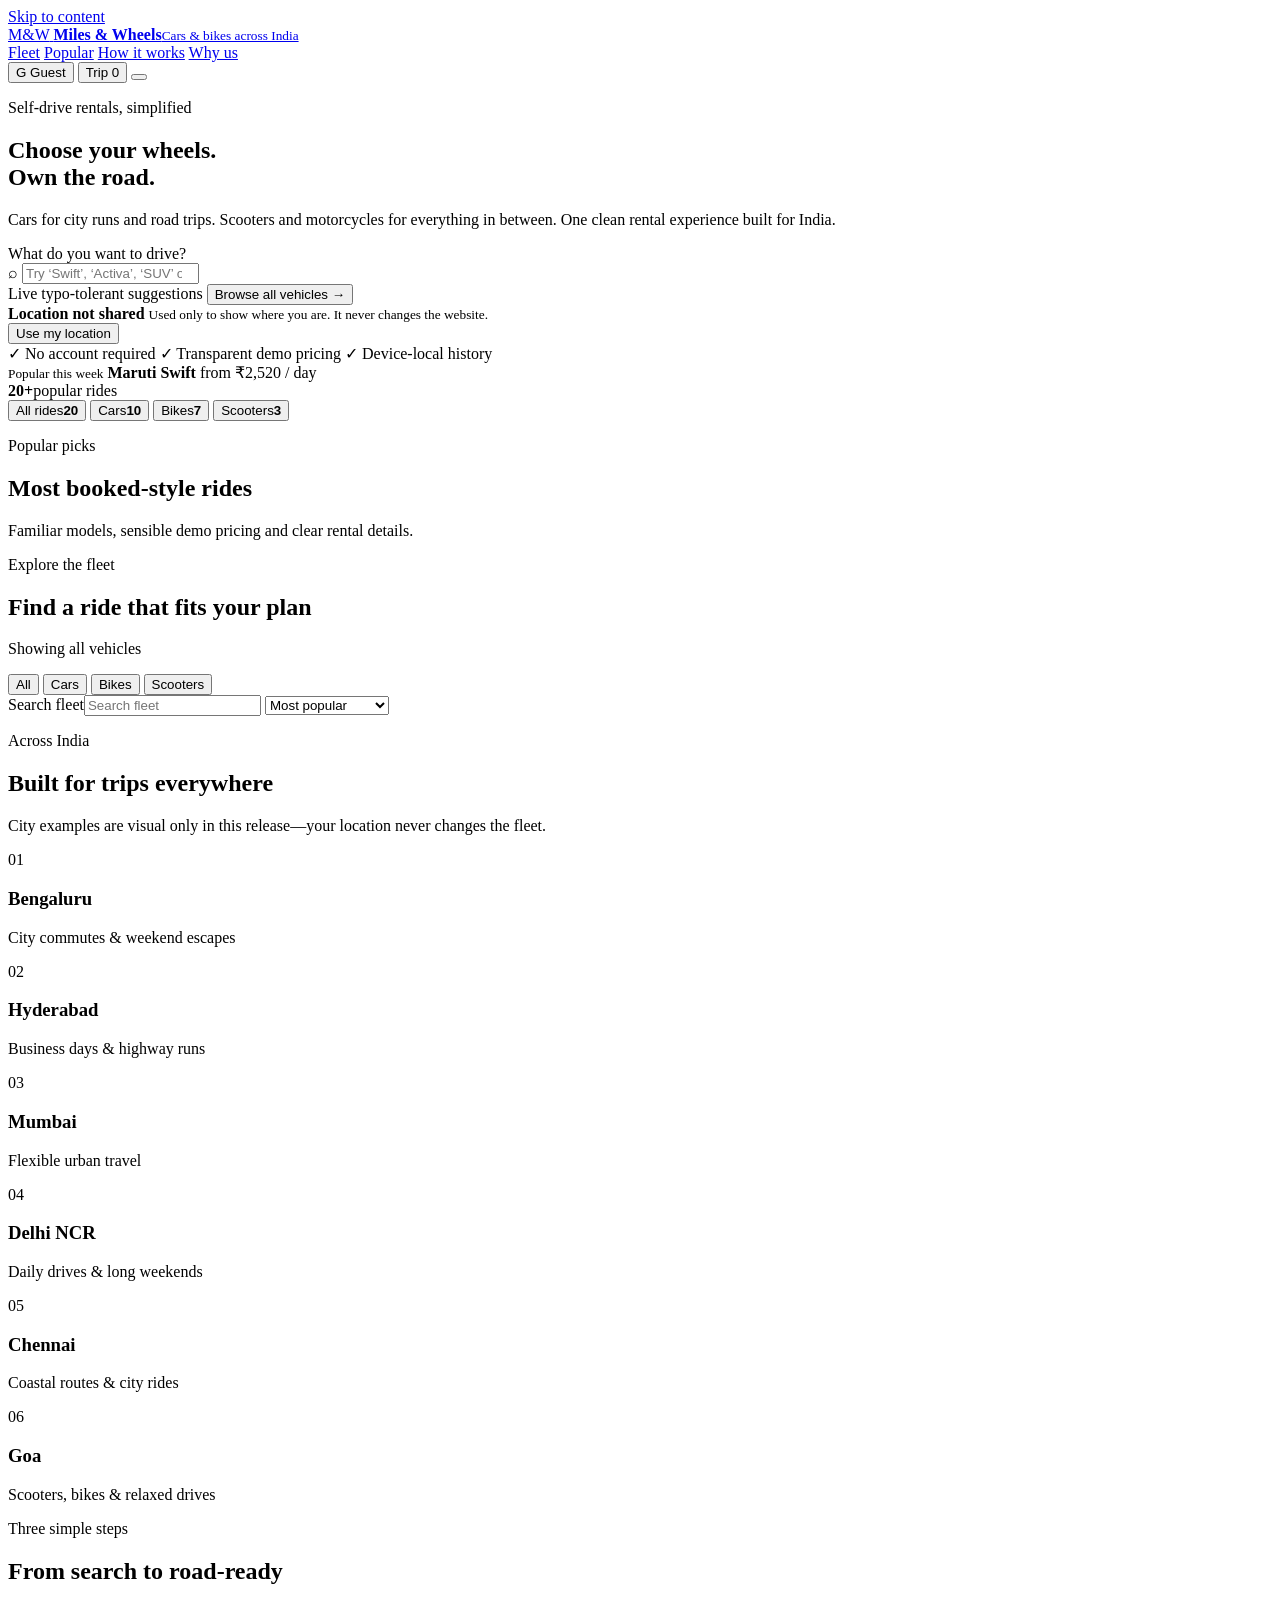
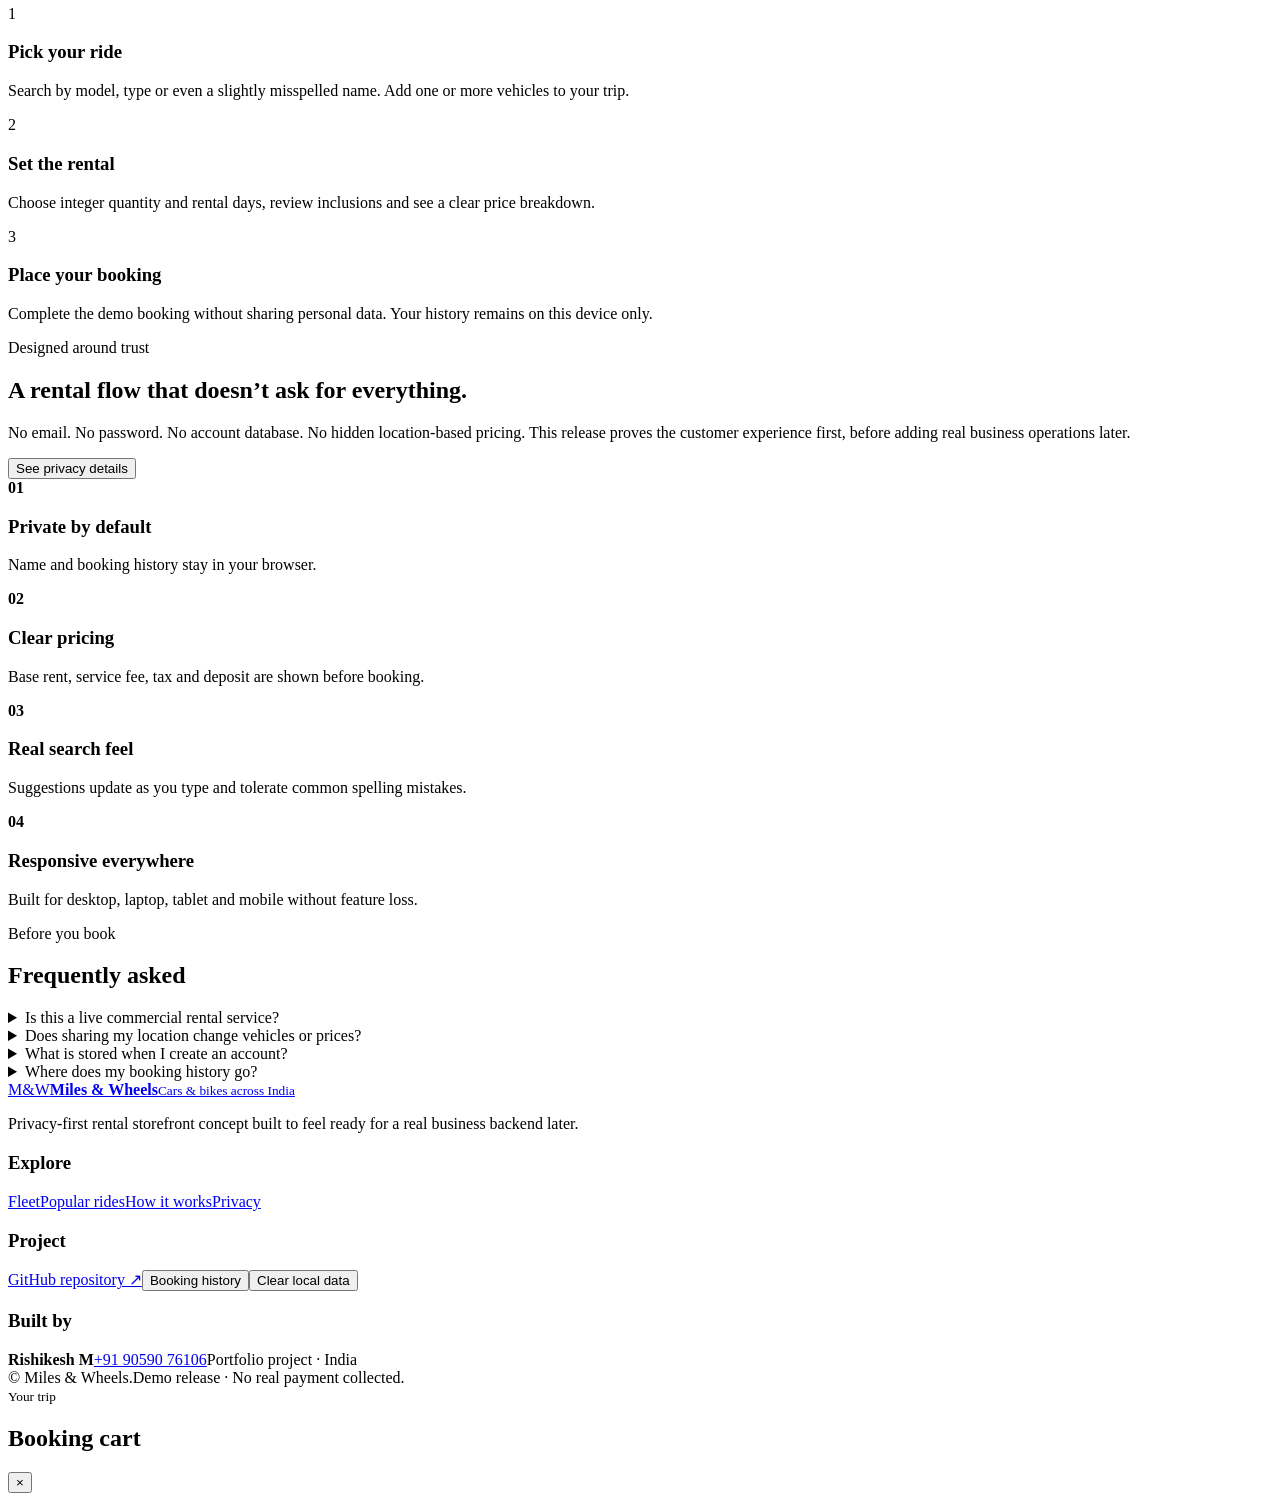
==== index.html @ 8c9ef912 "feat: add complete rental storefront markup" ====
<!doctype html>
<html lang="en">
<head>
  <meta charset="UTF-8" />
  <meta name="viewport" content="width=device-width, initial-scale=1.0" />
  <meta name="theme-color" content="#111827" />
  <meta name="description" content="Miles & Wheels — a privacy-first car and bike rental experience across India." />
  <meta property="og:title" content="Miles & Wheels — Cars & Bikes Across India" />
  <meta property="og:description" content="Browse popular cars and bikes, build your trip and place a private, device-local booking." />
  <meta property="og:type" content="website" />
  <title>Miles & Wheels — Car & Bike Rentals Across India</title>
  <link rel="icon" href="assets/favicon.svg" type="image/svg+xml" />
  <link rel="manifest" href="site.webmanifest" />
  <link rel="preconnect" href="https://images.unsplash.com" />
  <link rel="stylesheet" href="styles.css" />
</head>
<body>
  <a class="skip-link" href="#main">Skip to content</a>

  <header class="site-header" id="top">
    <div class="container nav-wrap">
      <a class="brand" href="#top" aria-label="Miles & Wheels home">
        <span class="brand-mark" aria-hidden="true">M&amp;W</span>
        <span class="brand-copy"><strong>Miles &amp; Wheels</strong><small>Cars &amp; bikes across India</small></span>
      </a>

      <nav class="desktop-nav" aria-label="Primary navigation">
        <a href="#fleet">Fleet</a>
        <a href="#popular">Popular</a>
        <a href="#how-it-works">How it works</a>
        <a href="#why-us">Why us</a>
      </nav>

      <div class="nav-actions">
        <button class="icon-btn account-btn" id="accountButton" type="button" aria-label="Open account menu">
          <span class="avatar" id="accountAvatar">G</span>
          <span class="account-label" id="accountLabel">Guest</span>
        </button>
        <button class="cart-btn" id="cartButton" type="button" aria-label="Open booking cart">
          <span aria-hidden="true">Trip</span>
          <span class="cart-count" id="cartCount">0</span>
        </button>
        <button class="menu-btn" id="menuButton" type="button" aria-label="Open menu" aria-expanded="false"><span></span><span></span></button>
      </div>
    </div>

    <div class="mobile-menu" id="mobileMenu" hidden>
      <a href="#fleet">Fleet</a><a href="#popular">Popular</a><a href="#how-it-works">How it works</a><a href="#why-us">Why us</a>
    </div>
  </header>

  <main id="main">
    <section class="hero section-pad">
      <div class="container hero-grid">
        <div class="hero-copy">
          <p class="eyebrow">Self-drive rentals, simplified</p>
          <h1>Choose your wheels.<br><span>Own the road.</span></h1>
          <p class="hero-lead">Cars for city runs and road trips. Scooters and motorcycles for everything in between. One clean rental experience built for India.</p>

          <div class="hero-search-card">
            <label class="search-label" for="heroSearch">What do you want to drive?</label>
            <div class="search-box-wrap">
              <span class="search-icon" aria-hidden="true">⌕</span>
              <input id="heroSearch" class="search-input" type="search" autocomplete="off" placeholder="Try ‘Swift’, ‘Activa’, ‘SUV’ or even ‘swft’" aria-controls="searchSuggestions" />
              <button class="clear-search" id="clearSearch" type="button" aria-label="Clear search" hidden>×</button>
            </div>
            <div class="search-suggestions" id="searchSuggestions" role="listbox" hidden></div>
            <div class="hero-search-meta">
              <span>Live typo-tolerant suggestions</span>
              <button class="text-link" id="browseAllButton" type="button">Browse all vehicles →</button>
            </div>
          </div>

          <div class="location-pill" id="locationPill">
            <span class="location-dot" aria-hidden="true"></span>
            <div>
              <strong id="locationTitle">Location not shared</strong>
              <small id="locationSubtitle">Used only to show where you are. It never changes the website.</small>
            </div>
            <button id="detectLocationButton" type="button">Use my location</button>
          </div>

          <div class="trust-row" aria-label="Service highlights">
            <span>✓ No account required</span>
            <span>✓ Transparent demo pricing</span>
            <span>✓ Device-local history</span>
          </div>
        </div>

        <div class="hero-visual" aria-label="Premium rental car on an open road">
          <div class="hero-image"></div>
          <div class="hero-price-card">
            <small>Popular this week</small>
            <strong>Maruti Swift</strong>
            <span>from ₹2,520 / day</span>
          </div>
          <div class="hero-stat-card"><strong>20+</strong><span>popular rides</span></div>
        </div>
      </div>
    </section>

    <section class="quick-categories">
      <div class="container category-strip">
        <button class="category-chip active" data-filter="all" type="button"><span>All rides</span><strong>20</strong></button>
        <button class="category-chip" data-filter="car" type="button"><span>Cars</span><strong>10</strong></button>
        <button class="category-chip" data-filter="bike" type="button"><span>Bikes</span><strong>7</strong></button>
        <button class="category-chip" data-filter="scooter" type="button"><span>Scooters</span><strong>3</strong></button>
      </div>
    </section>

    <section class="section-pad" id="popular">
      <div class="container">
        <div class="section-heading split-heading">
          <div><p class="eyebrow">Popular picks</p><h2>Most booked-style rides</h2></div>
          <p>Familiar models, sensible demo pricing and clear rental details.</p>
        </div>
        <div class="popular-grid" id="popularGrid"></div>
      </div>
    </section>

    <section class="fleet-section section-pad" id="fleet">
      <div class="container">
        <div class="section-heading split-heading">
          <div><p class="eyebrow">Explore the fleet</p><h2>Find a ride that fits your plan</h2></div>
          <p id="fleetCountText">Showing all vehicles</p>
        </div>

        <div class="fleet-toolbar">
          <div class="type-tabs" role="tablist" aria-label="Vehicle type">
            <button class="type-tab active" data-type="all" role="tab" type="button">All</button>
            <button class="type-tab" data-type="car" role="tab" type="button">Cars</button>
            <button class="type-tab" data-type="bike" role="tab" type="button">Bikes</button>
            <button class="type-tab" data-type="scooter" role="tab" type="button">Scooters</button>
          </div>
          <div class="toolbar-right">
            <label class="compact-search"><span class="sr-only">Search fleet</span><input id="fleetSearch" type="search" placeholder="Search fleet" autocomplete="off" /></label>
            <select id="sortSelect" aria-label="Sort vehicles">
              <option value="popular">Most popular</option>
              <option value="low">Price: low to high</option>
              <option value="high">Price: high to low</option>
              <option value="name">Name A–Z</option>
            </select>
          </div>
        </div>

        <div class="fleet-grid" id="fleetGrid"></div>
        <div class="empty-state" id="emptyState" hidden>
          <div class="empty-icon">⌕</div><h3>No exact match</h3><p>Try a model, brand, category, fuel type or a close spelling.</p><button class="secondary-btn" id="resetFiltersButton" type="button">Reset search</button>
        </div>
      </div>
    </section>

    <section class="cities-section section-pad">
      <div class="container">
        <div class="section-heading split-heading">
          <div><p class="eyebrow">Across India</p><h2>Built for trips everywhere</h2></div>
          <p>City examples are visual only in this release—your location never changes the fleet.</p>
        </div>
        <div class="city-grid">
          <article><span>01</span><h3>Bengaluru</h3><p>City commutes & weekend escapes</p></article>
          <article><span>02</span><h3>Hyderabad</h3><p>Business days & highway runs</p></article>
          <article><span>03</span><h3>Mumbai</h3><p>Flexible urban travel</p></article>
          <article><span>04</span><h3>Delhi NCR</h3><p>Daily drives & long weekends</p></article>
          <article><span>05</span><h3>Chennai</h3><p>Coastal routes & city rides</p></article>
          <article><span>06</span><h3>Goa</h3><p>Scooters, bikes & relaxed drives</p></article>
        </div>
      </div>
    </section>

    <section class="how-section section-pad" id="how-it-works">
      <div class="container">
        <div class="section-heading centered"><p class="eyebrow">Three simple steps</p><h2>From search to road-ready</h2></div>
        <div class="steps-grid">
          <article><span>1</span><h3>Pick your ride</h3><p>Search by model, type or even a slightly misspelled name. Add one or more vehicles to your trip.</p></article>
          <article><span>2</span><h3>Set the rental</h3><p>Choose integer quantity and rental days, review inclusions and see a clear price breakdown.</p></article>
          <article><span>3</span><h3>Place your booking</h3><p>Complete the demo booking without sharing personal data. Your history remains on this device only.</p></article>
        </div>
      </div>
    </section>

    <section class="why-section section-pad" id="why-us">
      <div class="container why-grid">
        <div class="why-copy"><p class="eyebrow">Designed around trust</p><h2>A rental flow that doesn’t ask for everything.</h2><p>No email. No password. No account database. No hidden location-based pricing. This release proves the customer experience first, before adding real business operations later.</p><button class="primary-btn" id="privacyButton" type="button">See privacy details</button></div>
        <div class="benefit-grid">
          <article><strong>01</strong><h3>Private by default</h3><p>Name and booking history stay in your browser.</p></article>
          <article><strong>02</strong><h3>Clear pricing</h3><p>Base rent, service fee, tax and deposit are shown before booking.</p></article>
          <article><strong>03</strong><h3>Real search feel</h3><p>Suggestions update as you type and tolerate common spelling mistakes.</p></article>
          <article><strong>04</strong><h3>Responsive everywhere</h3><p>Built for desktop, laptop, tablet and mobile without feature loss.</p></article>
        </div>
      </div>
    </section>

    <section class="faq-section section-pad">
      <div class="container narrow">
        <div class="section-heading centered"><p class="eyebrow">Before you book</p><h2>Frequently asked</h2></div>
        <div class="faq-list">
          <details><summary>Is this a live commercial rental service?</summary><p>Not yet. This release is a production-style product demo. It does not collect payment or reserve real inventory.</p></details>
          <details><summary>Does sharing my location change vehicles or prices?</summary><p>No. Location is shown only as a convenience label. The same vehicles, prices and sections remain visible.</p></details>
          <details><summary>What is stored when I create an account?</summary><p>Only the display name you enter, and only in this browser. There is no server-side user account in this release.</p></details>
          <details><summary>Where does my booking history go?</summary><p>Booking history is saved locally on this device so the History screen works without a database.</p></details>
        </div>
      </div>
    </section>
  </main>

  <footer class="site-footer">
    <div class="container footer-grid">
      <div><a class="brand footer-brand" href="#top"><span class="brand-mark">M&amp;W</span><span class="brand-copy"><strong>Miles &amp; Wheels</strong><small>Cars &amp; bikes across India</small></span></a><p>Privacy-first rental storefront concept built to feel ready for a real business backend later.</p></div>
      <div><h3>Explore</h3><a href="#fleet">Fleet</a><a href="#popular">Popular rides</a><a href="#how-it-works">How it works</a><a href="#why-us">Privacy</a></div>
      <div><h3>Project</h3><a href="https://github.com/Rishikeshsanin/miles-and-wheels" target="_blank" rel="noreferrer">GitHub repository ↗</a><button class="footer-link" id="historyFooterButton" type="button">Booking history</button><button class="footer-link" id="clearDataButton" type="button">Clear local data</button></div>
      <div class="credits"><h3>Built by</h3><strong>Rishikesh M</strong><a href="tel:+919059076106">+91 90590 76106</a><span>Portfolio project · India</span></div>
    </div>
    <div class="container footer-bottom"><span>© <span id="year"></span> Miles &amp; Wheels.</span><span>Demo release · No real payment collected.</span></div>
  </footer>

  <div class="scrim" id="scrim" hidden></div>

  <aside class="drawer" id="cartDrawer" aria-labelledby="cartDrawerTitle" aria-hidden="true">
    <div class="drawer-header"><div><small>Your trip</small><h2 id="cartDrawerTitle">Booking cart</h2></div><button class="close-btn" data-close="drawer" type="button" aria-label="Close cart">×</button></div>
    <div class="drawer-body" id="cartItems"></div>
    <div class="drawer-footer" id="cartFooter"></div>
  </aside>

  <div class="modal" id="accountModal" role="dialog" aria-modal="true" aria-labelledby="accountModalTitle" hidden>
    <div class="modal-card small-modal">
      <button class="close-btn modal-close" type="button" aria-label="Close">×</button>
      <p class="eyebrow">Device-only profile</p><h2 id="accountModalTitle">Create account or sign in</h2>
      <p>No email or password. Your name is stored only in this browser for display.</p>
      <form id="accountForm">
        <label for="nameInput">Your name</label><input id="nameInput" name="name" maxlength="40" required placeholder="e.g. Rishi" autocomplete="name" />
        <button class="primary-btn full-btn" type="submit">Continue</button>
      </form>
      <button class="secondary-btn full-btn" id="showHistoryButton" type="button">View local booking history</button>
      <button class="text-danger full-btn" id="signOutButton" type="button" hidden>Sign out</button>
    </div>
  </div>

  <div class="modal" id="checkoutModal" role="dialog" aria-modal="true" aria-labelledby="checkoutTitle" hidden>
    <div class="modal-card checkout-card">
      <button class="close-btn modal-close" type="button" aria-label="Close">×</button>
      <div class="checkout-grid">
        <div>
          <p class="eyebrow">Final review</p><h2 id="checkoutTitle">Complete your booking</h2>
          <p>Nothing is transmitted or charged. This creates a local demo order on this device.</p>
          <form id="checkoutForm" class="checkout-form">
            <div class="field-grid">
              <label>Pickup date<input id="pickupDate" type="date" required /></label>
              <label>Pickup time<input id="pickupTime" type="time" required value="10:00" /></label>
            </div>
            <label>Pickup note / area<input id="pickupArea" maxlength="80" placeholder="e.g. Koramangala, Bengaluru" required /></label>
            <label class="check-row"><input id="licenseCheck" type="checkbox" required /><span>I understand a valid driving licence and original ID would be required for a real rental.</span></label>
            <button class="primary-btn full-btn" type="submit">Place demo booking</button>
          </form>
        </div>
        <div class="checkout-summary" id="checkoutSummary"></div>
      </div>
    </div>
  </div>

  <div class="modal" id="historyModal" role="dialog" aria-modal="true" aria-labelledby="historyTitle" hidden>
    <div class="modal-card history-card">
      <button class="close-btn modal-close" type="button" aria-label="Close">×</button>
      <p class="eyebrow">Stored on this device</p><h2 id="historyTitle">Booking history</h2>
      <div id="historyList"></div>
    </div>
  </div>

  <div class="modal" id="successModal" role="dialog" aria-modal="true" aria-labelledby="successTitle" hidden>
    <div class="modal-card success-card">
      <div class="success-mark">✓</div><p class="eyebrow">Booking placed</p><h2 id="successTitle">Your trip is in the books.</h2>
      <p id="successCopy">Your demo booking has been stored locally on this device.</p>
      <div class="success-details" id="successDetails"></div>
      <button class="primary-btn full-btn" id="successDoneButton" type="button">Back to fleet</button>
      <button class="secondary-btn full-btn" id="successHistoryButton" type="button">View booking history</button>
    </div>
  </div>

  <div class="modal" id="privacyModal" role="dialog" aria-modal="true" aria-labelledby="privacyTitle" hidden>
    <div class="modal-card small-modal">
      <button class="close-btn modal-close" type="button" aria-label="Close">×</button>
      <p class="eyebrow">Privacy in v1</p><h2 id="privacyTitle">What stays on your device</h2>
      <ul class="privacy-list"><li>Display name</li><li>Cart contents</li><li>Booking history</li><li>Location label, if you choose to save it during the session</li></ul>
      <p>No password, email, phone number, payment details or account record is sent to a backend in this release.</p>
      <button class="secondary-btn full-btn" id="privacyDoneButton" type="button">Got it</button>
    </div>
  </div>

  <div class="toast-stack" id="toastStack" aria-live="polite"></div>

  <script src="app.js" defer></script>
</body>
</html>
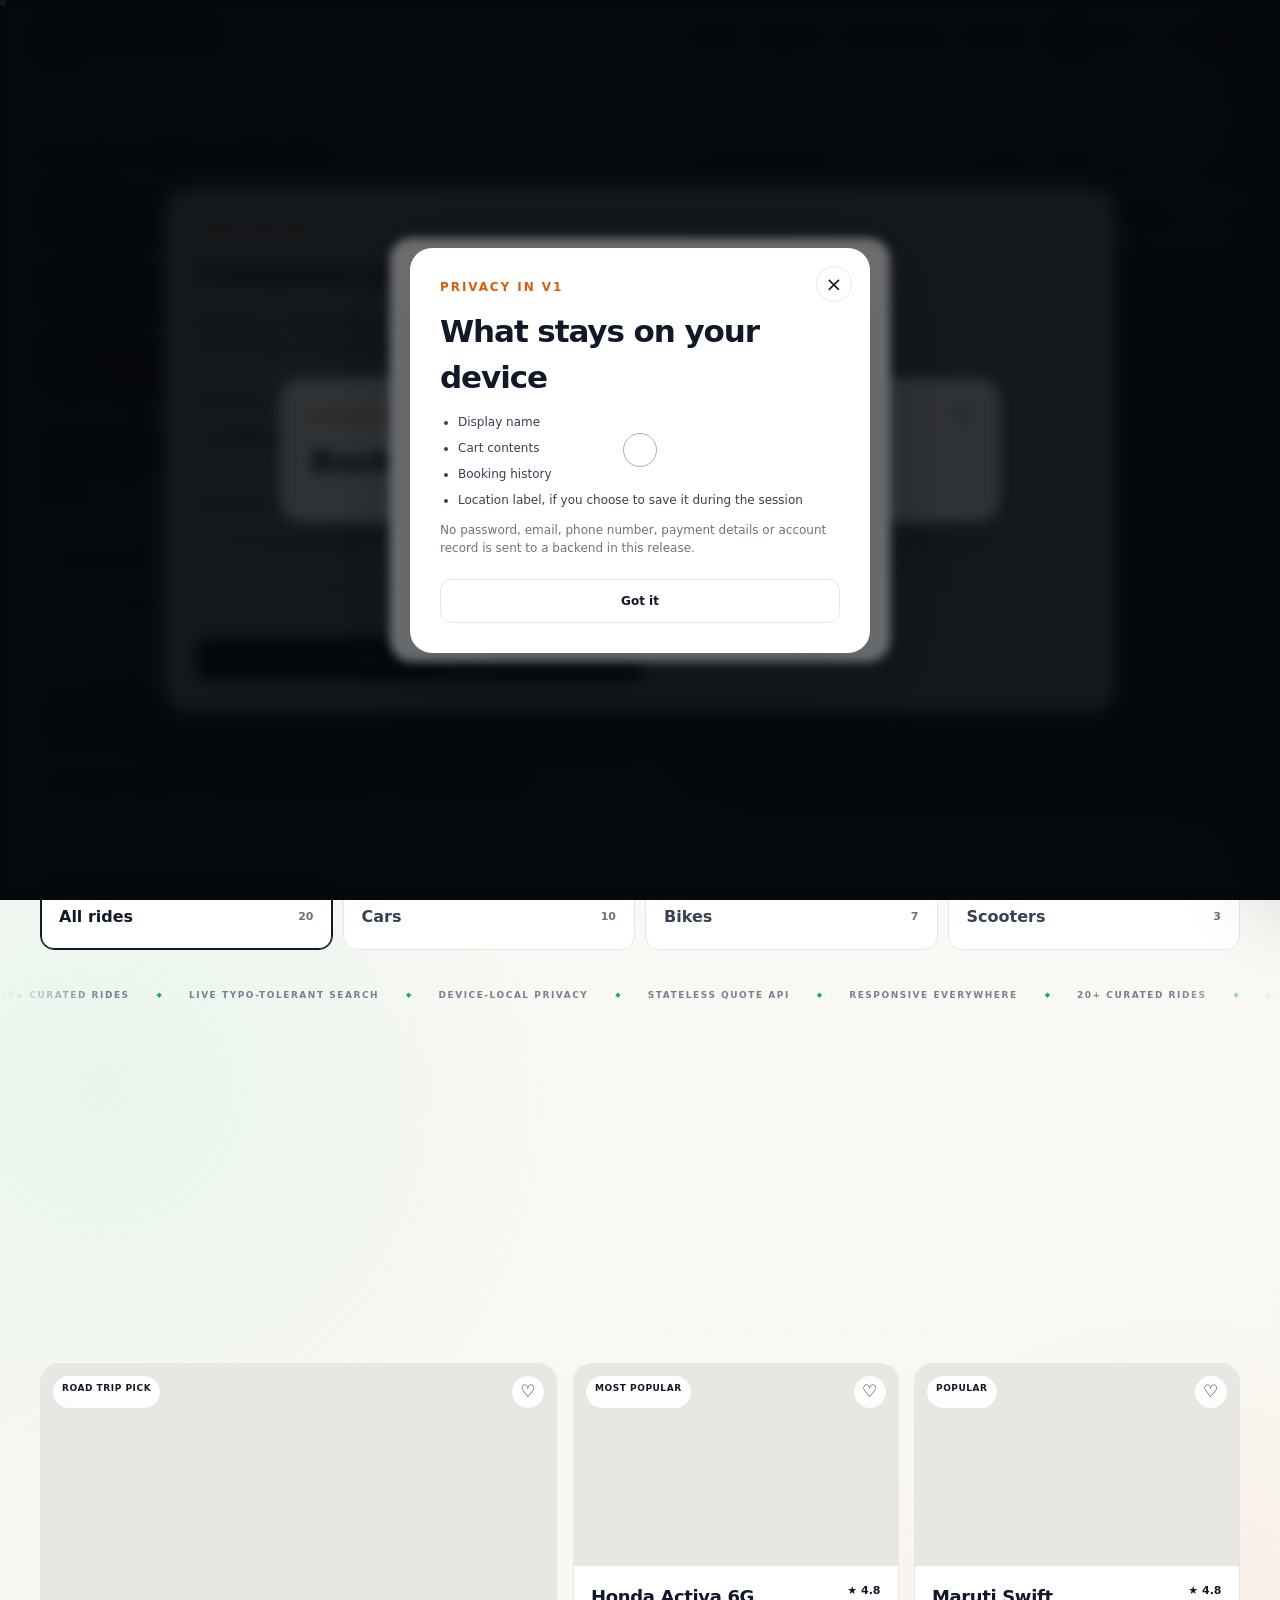
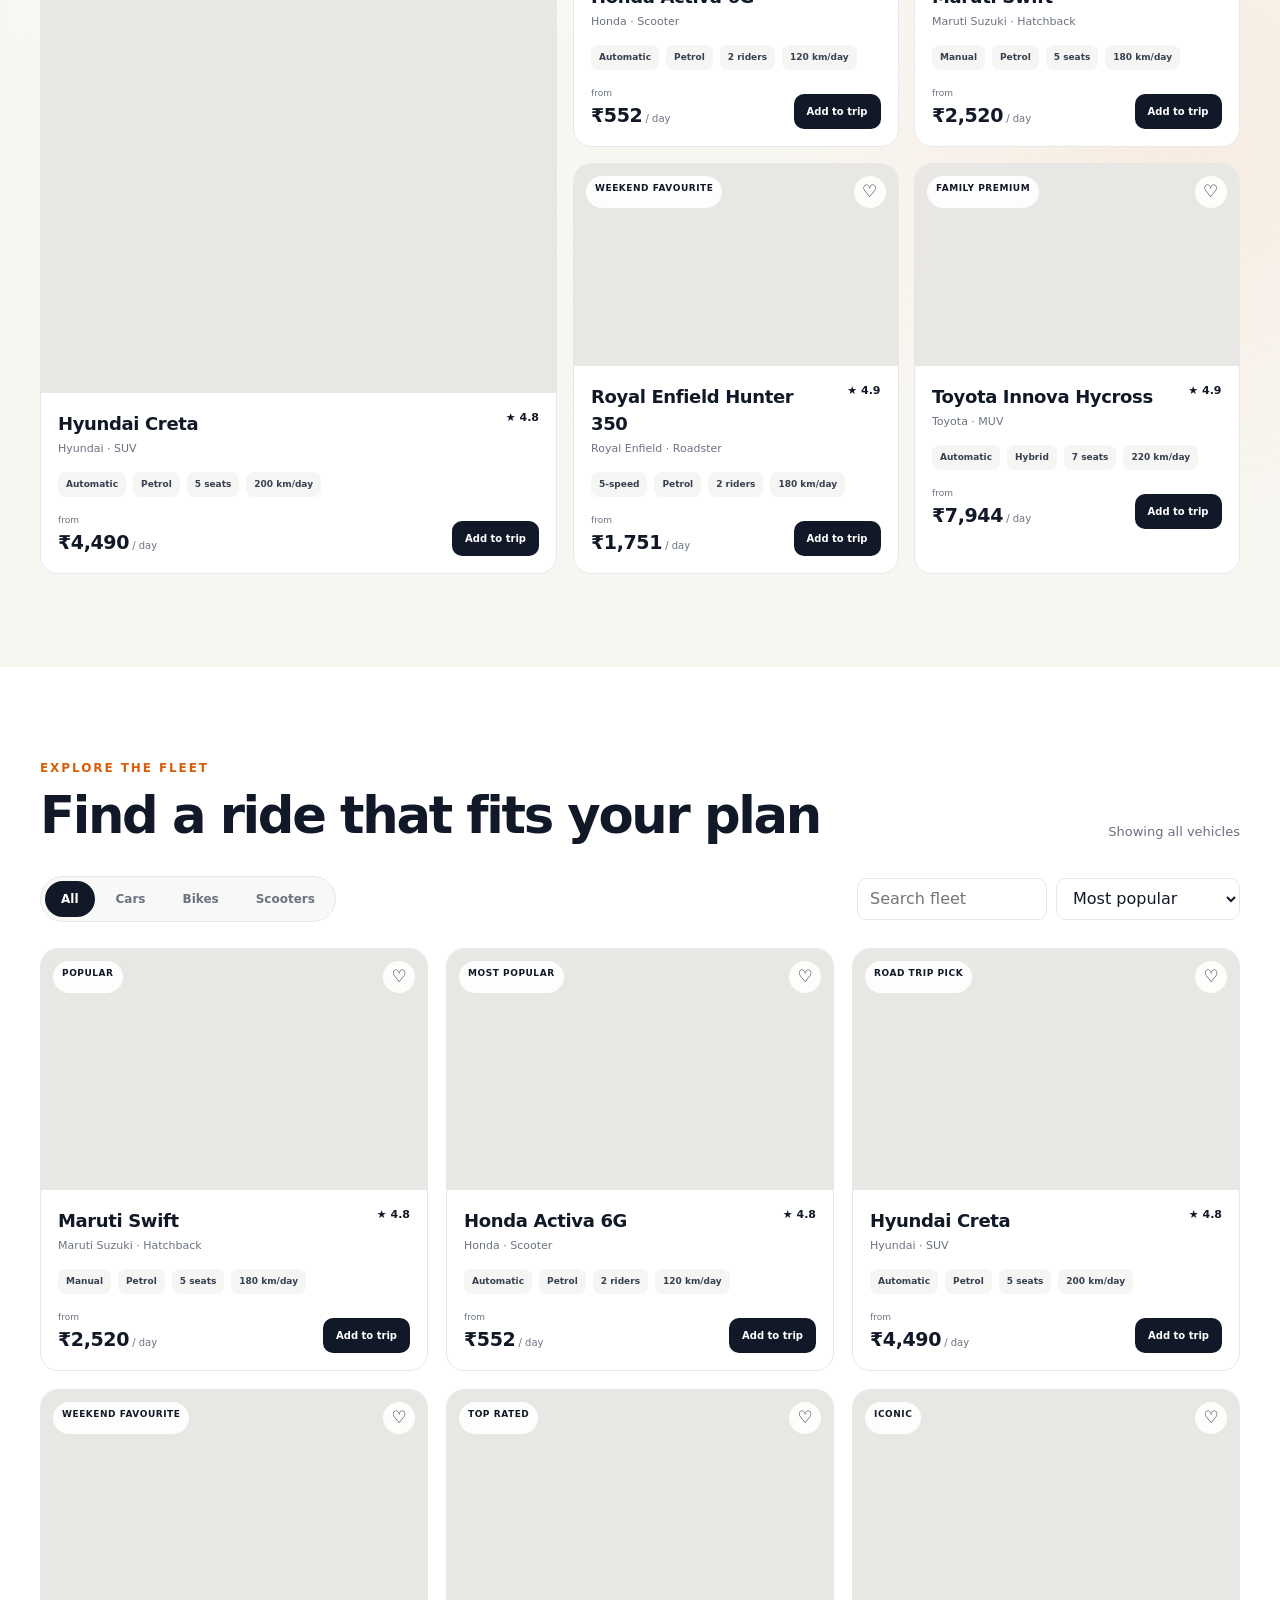
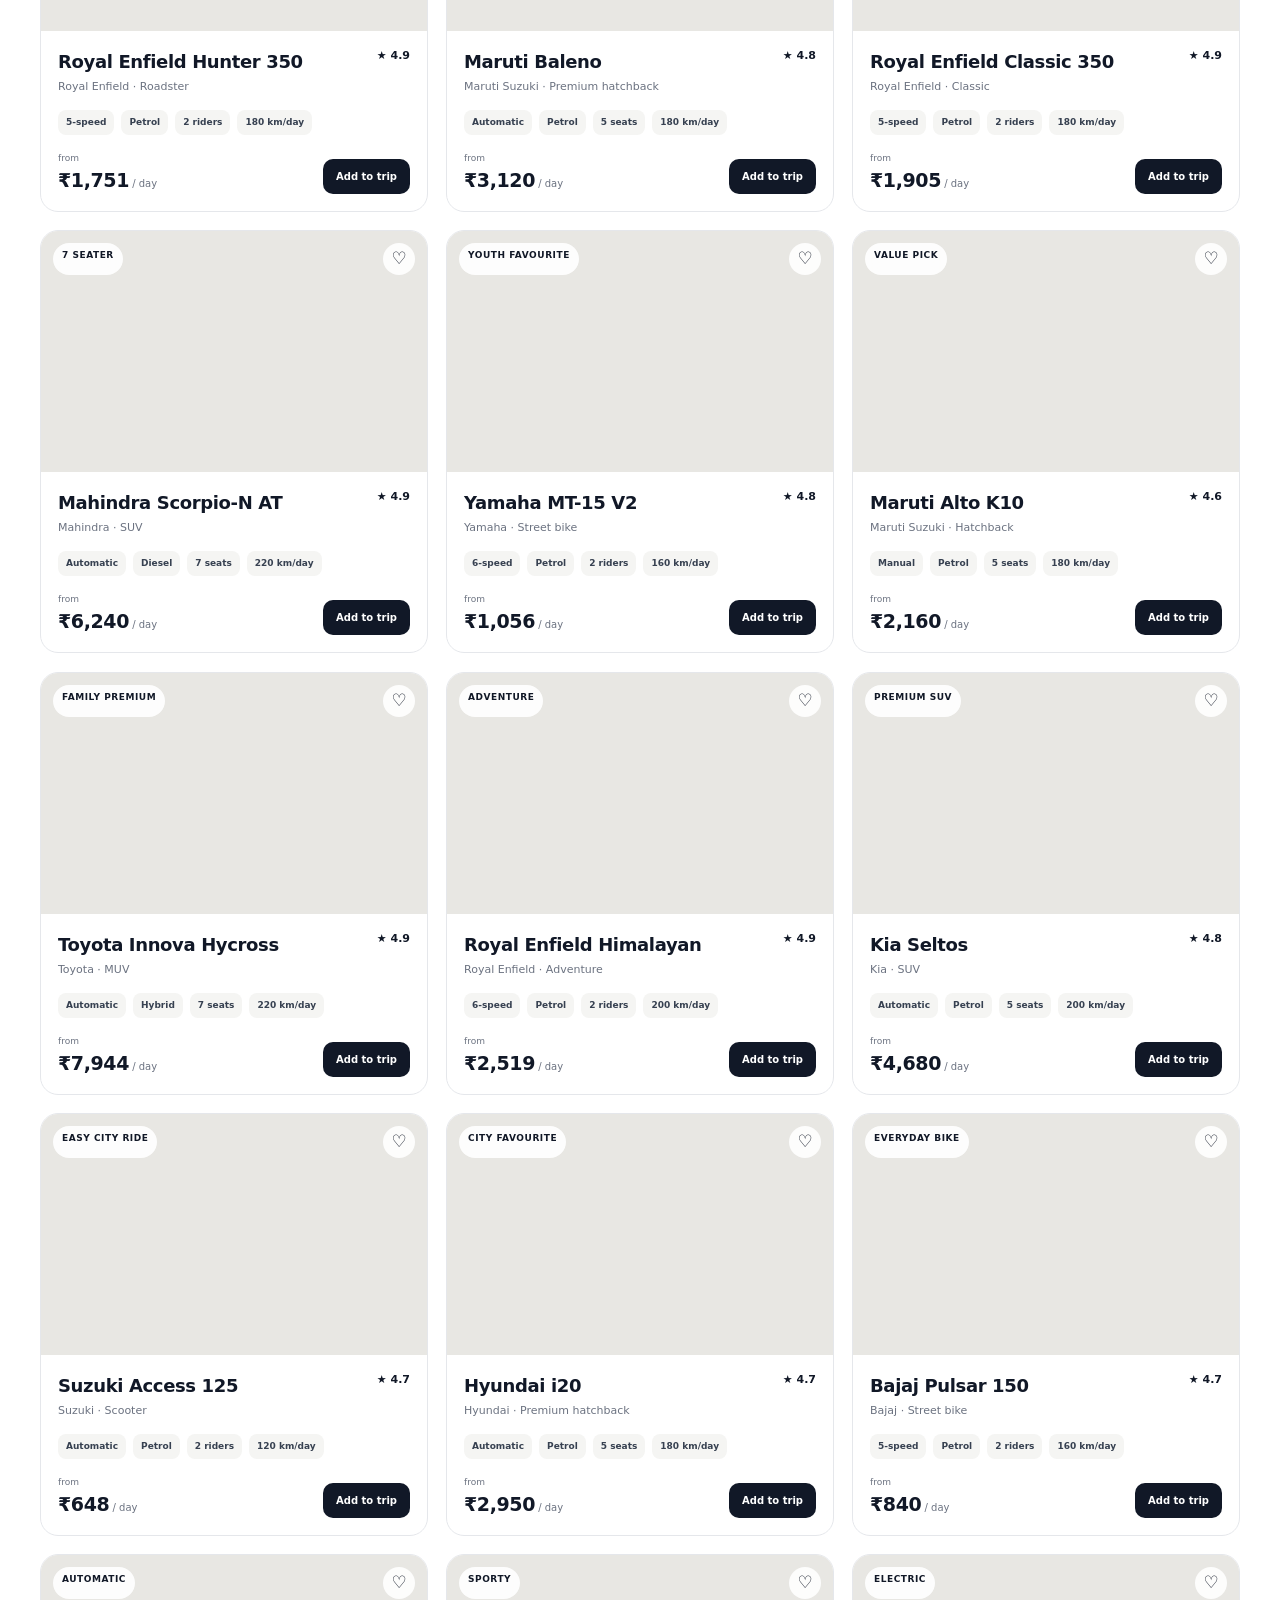
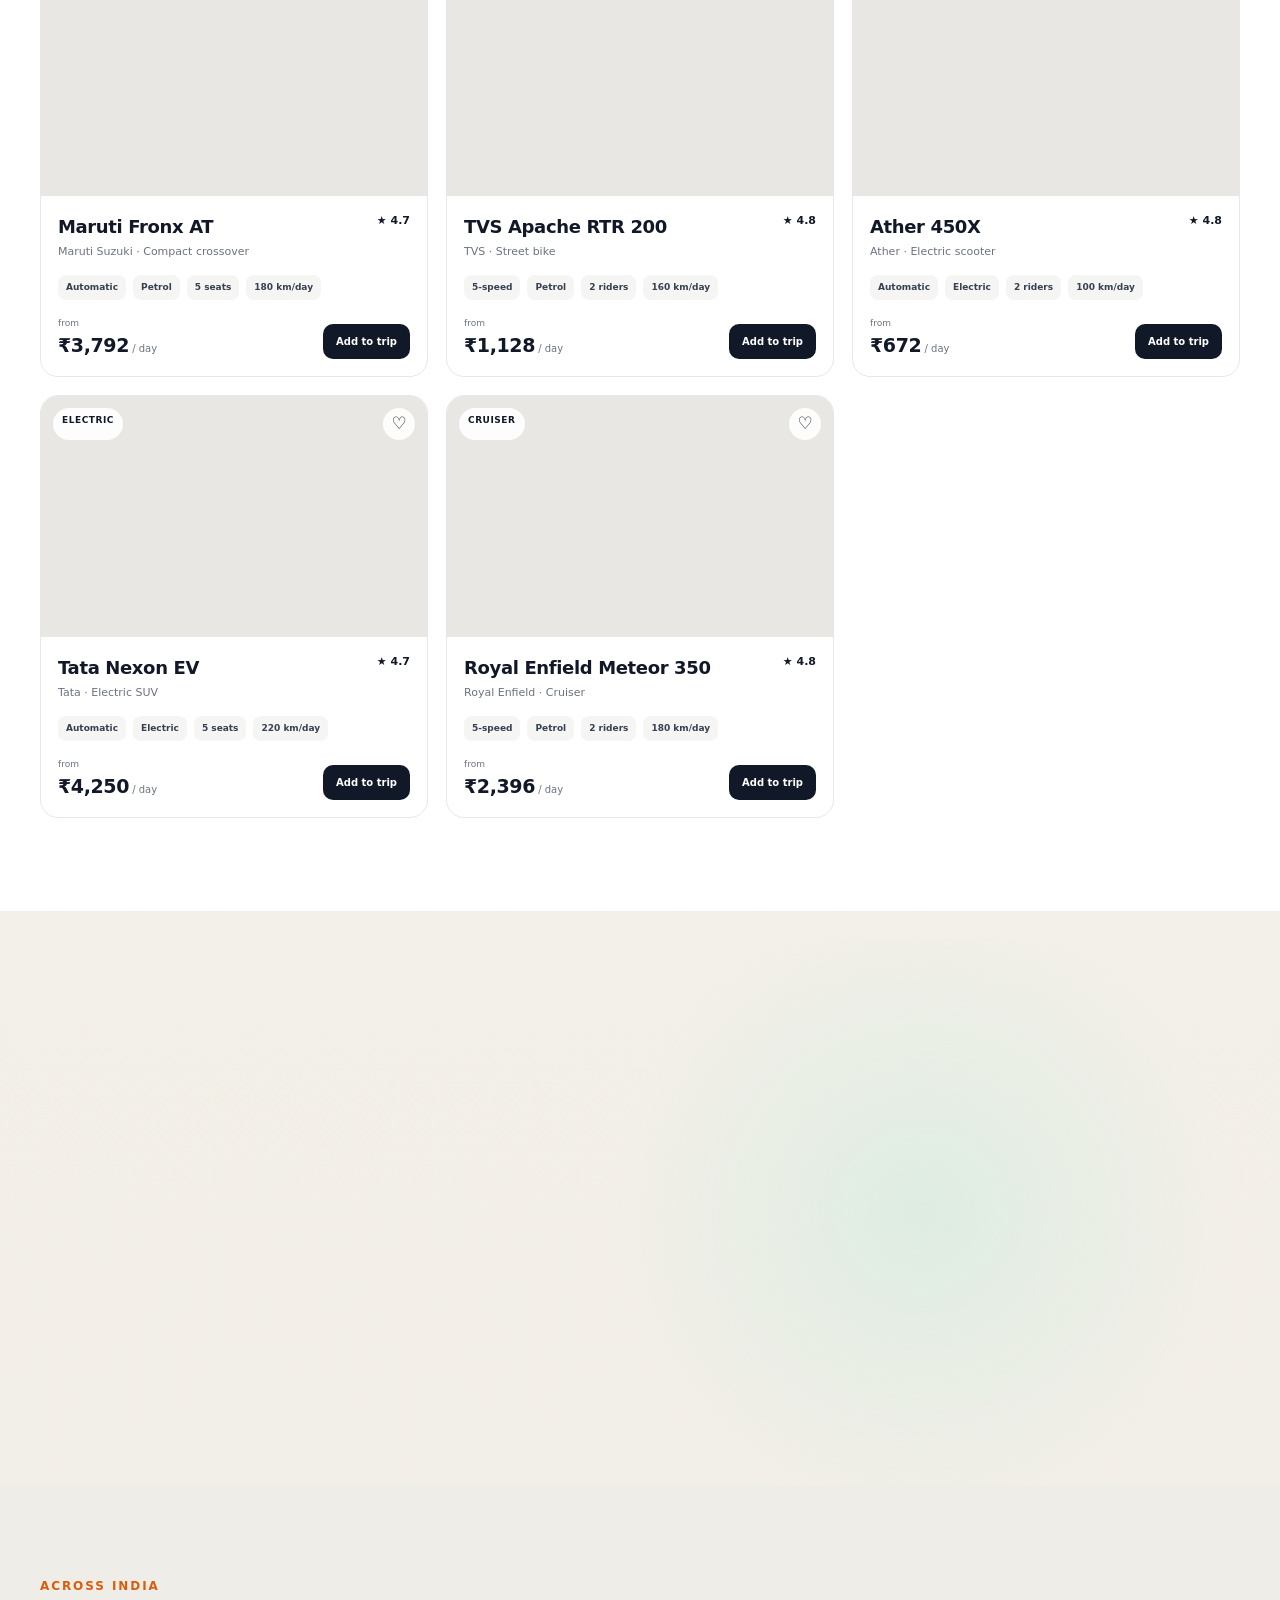
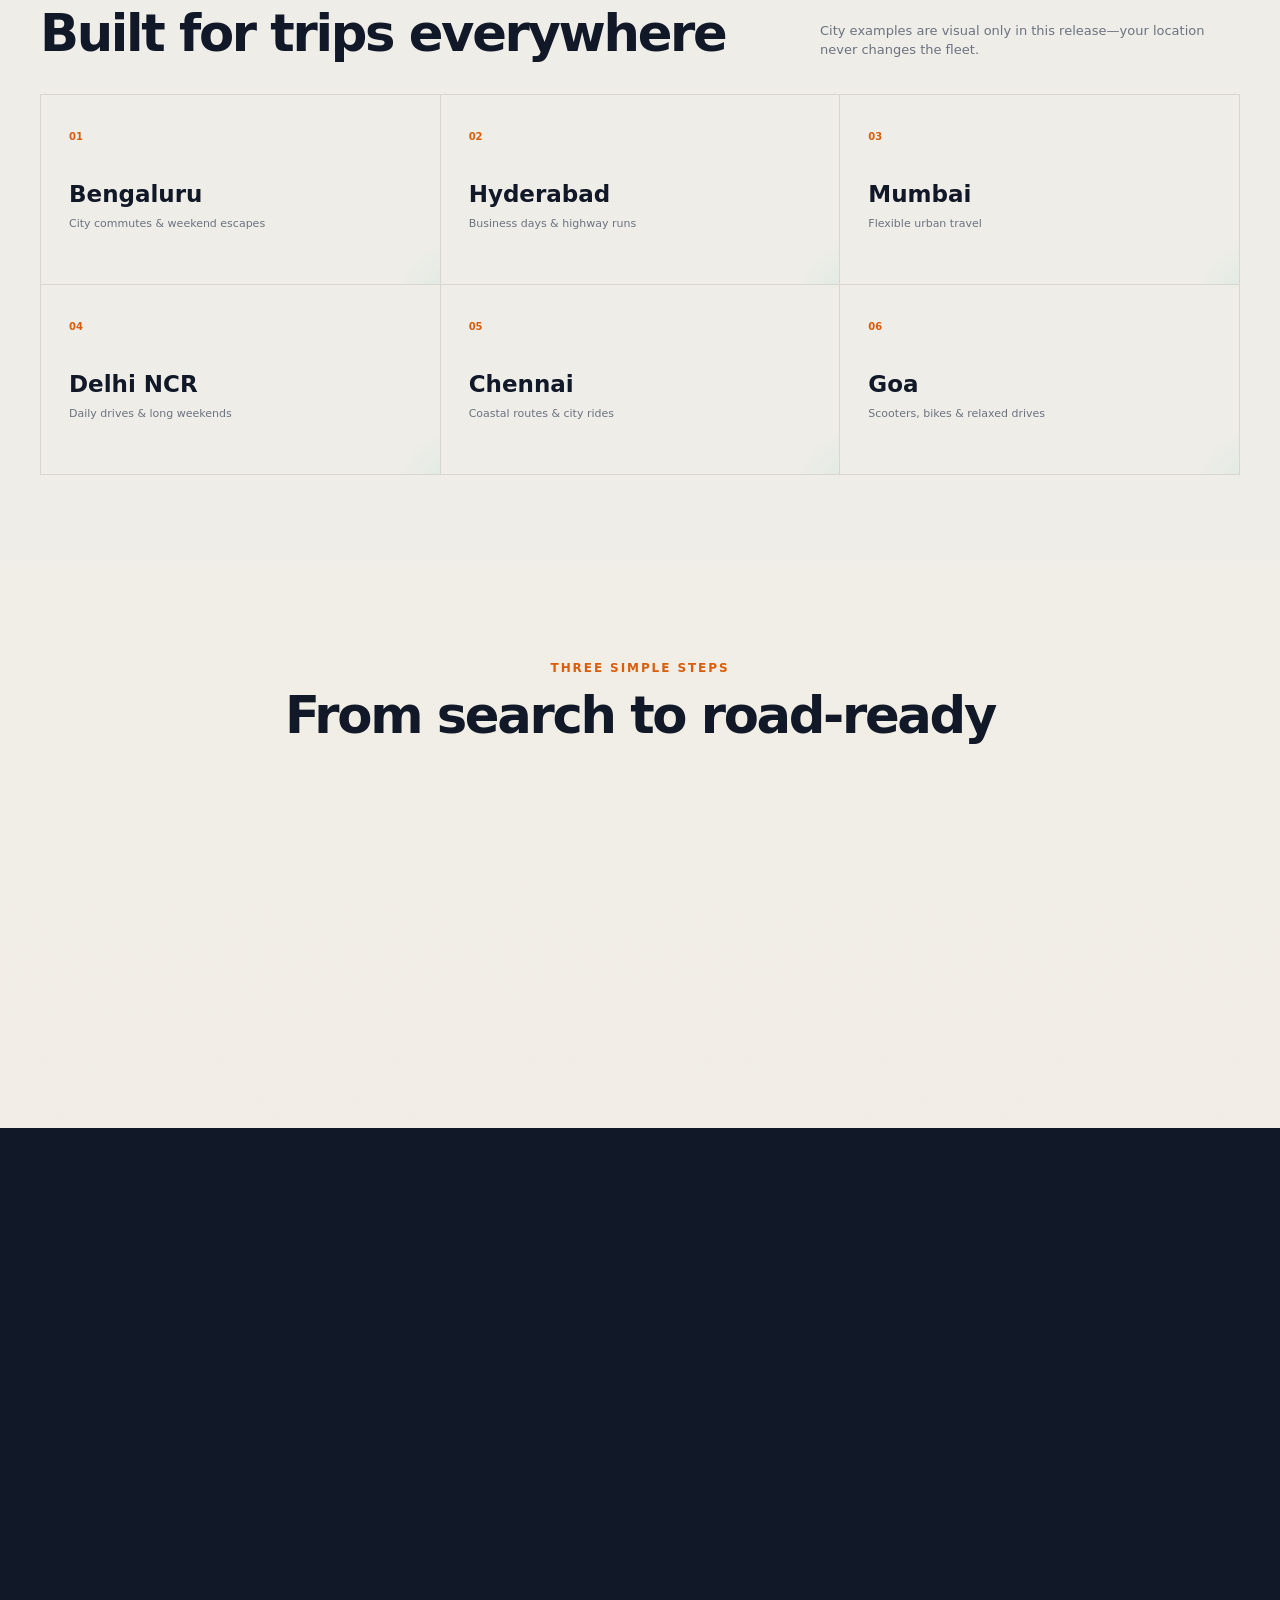
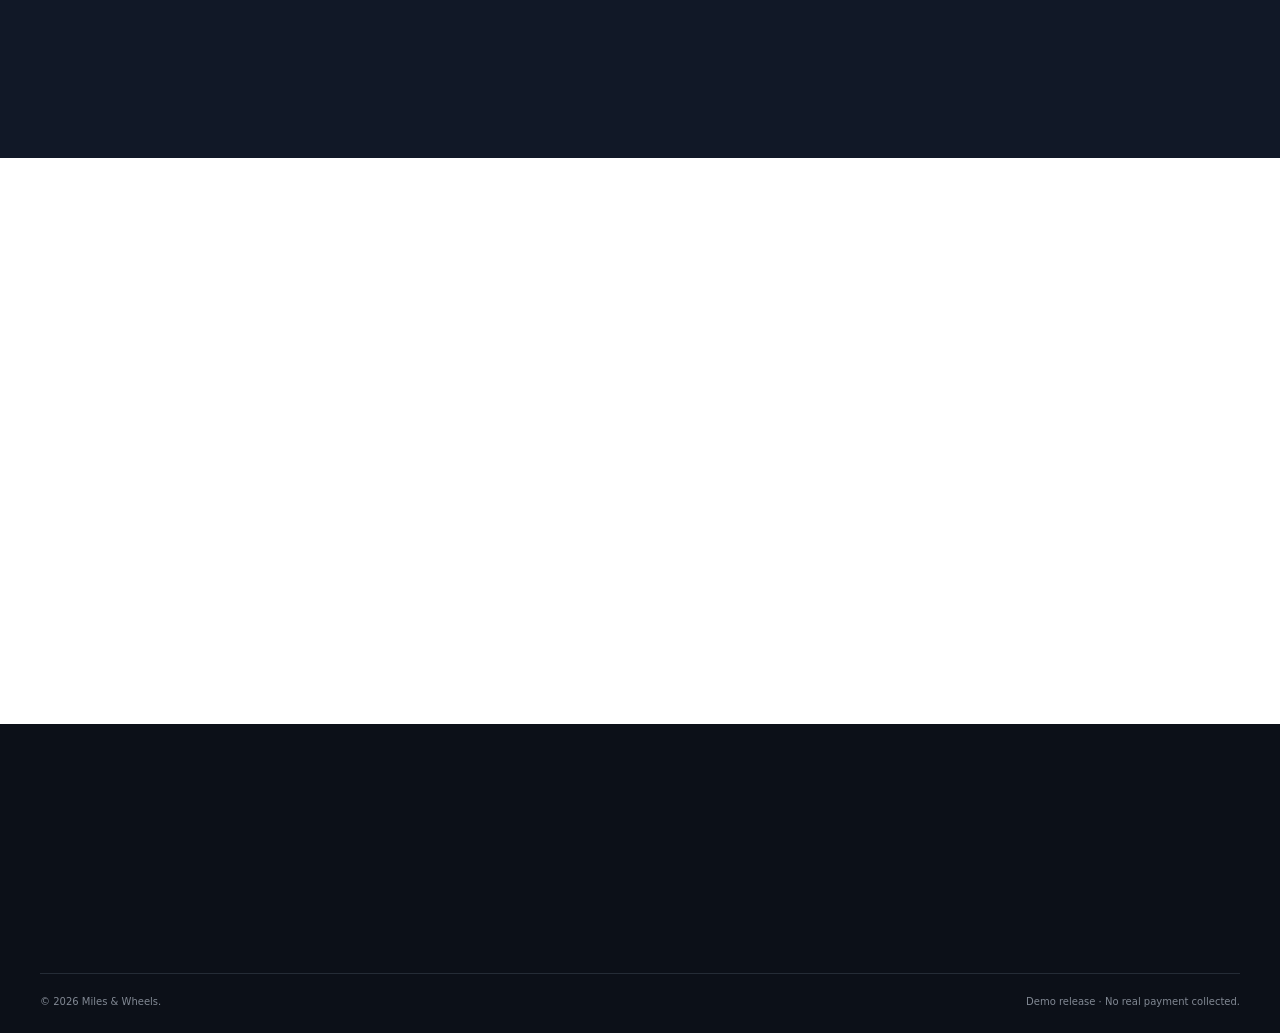
==== commit 09089488: "feat: load motion and interaction experience" ====
--- a/index.html
+++ b/index.html
@@ -13,6 +13,7 @@
   <link rel="manifest" href="site.webmanifest" />
   <link rel="preconnect" href="https://images.unsplash.com" />
   <link rel="stylesheet" href="styles.css" />
+  <link rel="stylesheet" href="motion.css" />
 </head>
 <body>
   <a class="skip-link" href="#main">Skip to content</a>
@@ -288,5 +289,6 @@
   <div class="toast-stack" id="toastStack" aria-live="polite"></div>
 
   <script src="app.js" defer></script>
+  <script src="motion.js" defer></script>
 </body>
 </html>
--- a/styles.css
+++ b/styles.css
@@ -0,0 +1,160 @@
+:root {
+  --ink: #111827;
+  --ink-soft: #374151;
+  --muted: #6b7280;
+  --line: #e5e7eb;
+  --paper: #ffffff;
+  --canvas: #f6f5f2;
+  --canvas-2: #efede8;
+  --accent: #f97316;
+  --accent-dark: #d95d0b;
+  --accent-soft: #fff1e8;
+  --green: #0f766e;
+  --green-soft: #e8f7f4;
+  --danger: #b42318;
+  --radius-sm: 12px;
+  --radius: 20px;
+  --radius-lg: 30px;
+  --shadow-sm: 0 8px 30px rgba(17, 24, 39, .07);
+  --shadow: 0 24px 70px rgba(17, 24, 39, .13);
+  --max: 1200px;
+}
+* { box-sizing: border-box; }
+html { scroll-behavior: smooth; }
+body { margin: 0; color: var(--ink); background: var(--canvas); font-family: Inter, ui-sans-serif, system-ui, -apple-system, BlinkMacSystemFont, "Segoe UI", sans-serif; line-height: 1.5; -webkit-font-smoothing: antialiased; }
+button, input, select { font: inherit; }
+button { cursor: pointer; }
+a { color: inherit; text-decoration: none; }
+img { display: block; max-width: 100%; }
+.sr-only { position: absolute; width: 1px; height: 1px; padding: 0; margin: -1px; overflow: hidden; clip: rect(0,0,0,0); white-space: nowrap; border: 0; }
+.skip-link { position: fixed; left: 16px; top: -80px; z-index: 1000; background: var(--ink); color: white; padding: 10px 14px; border-radius: 8px; }
+.skip-link:focus { top: 16px; }
+.container { width: min(var(--max), calc(100% - 40px)); margin: 0 auto; }
+.narrow { max-width: 880px; }
+.section-pad { padding: 92px 0; }
+.eyebrow { margin: 0 0 12px; color: var(--accent-dark); font-size: 12px; font-weight: 800; letter-spacing: .16em; text-transform: uppercase; }
+.site-header { position: sticky; top: 0; z-index: 80; background: rgba(246,245,242,.92); border-bottom: 1px solid rgba(229,231,235,.86); backdrop-filter: blur(18px); }
+.nav-wrap { min-height: 74px; display: flex; align-items: center; justify-content: space-between; gap: 26px; }
+.brand { display: inline-flex; align-items: center; gap: 11px; flex: 0 0 auto; }
+.brand-mark { display: grid; place-items: center; width: 42px; height: 42px; border-radius: 13px; background: var(--ink); color: white; font-size: 11px; font-weight: 900; letter-spacing: -.02em; }
+.brand-copy { display: grid; }
+.brand-copy strong { font-size: 15px; letter-spacing: -.02em; }
+.brand-copy small { color: var(--muted); font-size: 10px; }
+.desktop-nav { display: flex; gap: 28px; margin-left: auto; }
+.desktop-nav a { font-size: 13px; font-weight: 700; color: var(--ink-soft); }
+.desktop-nav a:hover { color: var(--accent-dark); }
+.nav-actions { display: flex; align-items: center; gap: 9px; }
+.icon-btn, .cart-btn, .menu-btn { border: 1px solid var(--line); background: rgba(255,255,255,.85); color: var(--ink); border-radius: 999px; min-height: 42px; }
+.account-btn { display: inline-flex; align-items: center; gap: 8px; padding: 5px 12px 5px 5px; }
+.avatar { display: grid; place-items: center; width: 30px; height: 30px; border-radius: 50%; color: white; background: var(--ink); font-size: 11px; font-weight: 800; }
+.account-label { max-width: 94px; overflow: hidden; text-overflow: ellipsis; white-space: nowrap; font-size: 12px; font-weight: 700; }
+.cart-btn { display: inline-flex; align-items: center; gap: 8px; padding: 0 6px 0 14px; font-size: 12px; font-weight: 800; }
+.cart-count { display: grid; place-items: center; min-width: 30px; height: 30px; padding: 0 7px; border-radius: 999px; background: var(--accent); color: white; }
+.menu-btn { width: 42px; padding: 0; display: none; place-items: center; }
+.menu-btn span { position: absolute; width: 16px; height: 1.5px; background: var(--ink); transform: translateY(-3px); }
+.menu-btn span + span { transform: translateY(3px); }
+.mobile-menu { border-top: 1px solid var(--line); padding: 16px 20px 22px; background: var(--paper); }
+.mobile-menu a { display: block; padding: 10px 0; font-weight: 750; }
+.hero { padding-top: 72px; }
+.hero-grid { display: grid; grid-template-columns: 1.05fr .95fr; align-items: center; gap: 72px; }
+.hero-copy h1 { margin: 0; max-width: 760px; font-size: clamp(48px, 6vw, 84px); line-height: .97; letter-spacing: -.055em; font-weight: 850; }
+.hero-copy h1 span { color: var(--accent); }
+.hero-lead { max-width: 650px; color: var(--ink-soft); font-size: 18px; margin: 24px 0 30px; }
+.hero-search-card { position: relative; max-width: 690px; padding: 16px; background: var(--paper); border: 1px solid var(--line); border-radius: 18px; box-shadow: var(--shadow-sm); }
+.search-label { display: block; margin: 0 0 8px 3px; font-size: 11px; font-weight: 800; color: var(--ink-soft); text-transform: uppercase; letter-spacing: .08em; }
+.search-box-wrap { display: flex; align-items: center; min-height: 54px; border: 1px solid #d6d8dd; border-radius: 12px; background: #fbfbfa; }
+.search-icon { padding-left: 17px; color: var(--muted); font-size: 22px; }
+.search-input { flex: 1; width: 100%; border: 0; outline: 0; background: transparent; padding: 0 12px; color: var(--ink); font-size: 15px; }
+.search-input::placeholder { color: #9ca3af; }
+.clear-search { width: 34px; height: 34px; margin-right: 8px; border: 0; border-radius: 50%; background: #ececec; color: var(--ink); font-size: 20px; }
+.hero-search-meta { display: flex; align-items: center; justify-content: space-between; gap: 12px; padding: 11px 3px 0; color: var(--muted); font-size: 11px; }
+.text-link { padding: 0; border: 0; background: transparent; color: var(--ink); font-weight: 800; }
+.search-suggestions { position: absolute; z-index: 30; left: 16px; right: 16px; top: 96px; padding: 8px; border: 1px solid var(--line); border-radius: 14px; background: var(--paper); box-shadow: var(--shadow); max-height: 360px; overflow: auto; }
+.suggestion { display: grid; grid-template-columns: 54px 1fr auto; align-items: center; gap: 12px; width: 100%; padding: 9px; border: 0; border-radius: 10px; background: transparent; text-align: left; }
+.suggestion:hover, .suggestion:focus { background: #f5f5f4; outline: none; }
+.suggestion img { width: 54px; height: 42px; object-fit: cover; border-radius: 8px; background: #eee; }
+.suggestion strong { display: block; font-size: 13px; }
+.suggestion small { color: var(--muted); }
+.suggestion-price { font-size: 12px; font-weight: 800; }
+.location-pill { max-width: 690px; margin-top: 14px; min-height: 66px; padding: 10px 10px 10px 15px; display: grid; grid-template-columns: 10px 1fr auto; align-items: center; gap: 10px; background: #eeece7; border-radius: 15px; }
+.location-dot { width: 8px; height: 8px; border-radius: 50%; background: #9ca3af; box-shadow: 0 0 0 4px rgba(156,163,175,.14); }
+.location-pill.detected .location-dot { background: var(--green); box-shadow: 0 0 0 4px rgba(15,118,110,.15); }
+.location-pill strong { display: block; font-size: 12px; }
+.location-pill small { display: block; color: var(--muted); font-size: 10px; }
+.location-pill button { border: 1px solid #d2d0ca; background: var(--paper); border-radius: 10px; padding: 10px 12px; color: var(--ink); font-size: 11px; font-weight: 800; }
+.trust-row { display: flex; flex-wrap: wrap; gap: 18px; margin-top: 20px; color: var(--ink-soft); font-size: 11px; font-weight: 700; }
+.hero-visual { min-height: 620px; position: relative; }
+.hero-image { position: absolute; inset: 0; border-radius: var(--radius-lg); background: linear-gradient(180deg, rgba(17,24,39,.02), rgba(17,24,39,.25)), url('https://images.unsplash.com/photo-1494976388531-d1058494cdd8?auto=format&fit=crop&w=1400&q=88') center/cover no-repeat; box-shadow: var(--shadow); }
+.hero-price-card, .hero-stat-card { position: absolute; background: rgba(255,255,255,.94); backdrop-filter: blur(12px); border: 1px solid rgba(255,255,255,.65); box-shadow: var(--shadow-sm); }
+.hero-price-card { left: -32px; bottom: 36px; width: 215px; padding: 17px; border-radius: 18px; }
+.hero-price-card small { color: var(--muted); font-size: 10px; }
+.hero-price-card strong { display: block; margin-top: 3px; }
+.hero-price-card span { display: block; margin-top: 9px; color: var(--accent-dark); font-size: 12px; font-weight: 800; }
+.hero-stat-card { top: 28px; right: -24px; border-radius: 999px; padding: 12px 18px; display: flex; gap: 8px; align-items: baseline; }
+.hero-stat-card strong { font-size: 22px; }.hero-stat-card span { color: var(--muted); font-size: 10px; }
+.quick-categories { padding: 0 0 12px; }
+.category-strip { display: grid; grid-template-columns: repeat(4, 1fr); gap: 10px; }
+.category-chip { min-height: 66px; padding: 0 18px; border: 1px solid var(--line); border-radius: 14px; background: var(--paper); display: flex; justify-content: space-between; align-items: center; color: var(--ink-soft); font-weight: 750; }
+.category-chip strong { font-size: 11px; color: var(--muted); }
+.category-chip.active { border-color: var(--ink); color: var(--ink); box-shadow: inset 0 0 0 1px var(--ink); }
+.section-heading { margin-bottom: 34px; }
+.section-heading h2 { margin: 0; font-size: clamp(34px, 4vw, 54px); line-height: 1.04; letter-spacing: -.045em; }
+.split-heading { display: flex; justify-content: space-between; gap: 40px; align-items: end; }
+.split-heading > p { max-width: 420px; margin: 0; color: var(--muted); font-size: 13px; }
+.centered { text-align: center; }
+.popular-grid { display: grid; grid-template-columns: 1.35fr .85fr .85fr; gap: 16px; }
+.popular-grid .vehicle-card:first-child { grid-row: span 2; }
+.fleet-section { background: var(--paper); }
+.fleet-toolbar { margin-bottom: 26px; display: flex; justify-content: space-between; align-items: center; gap: 16px; }
+.type-tabs { display: inline-flex; gap: 5px; padding: 4px; border: 1px solid var(--line); border-radius: 999px; background: #f8f8f7; }
+.type-tab { border: 0; background: transparent; border-radius: 999px; padding: 9px 16px; color: var(--muted); font-size: 12px; font-weight: 800; }
+.type-tab.active { background: var(--ink); color: white; }
+.toolbar-right { display: flex; gap: 9px; }
+.compact-search input, .toolbar-right select { height: 42px; border: 1px solid var(--line); border-radius: 10px; background: white; padding: 0 12px; color: var(--ink); outline: none; }
+.compact-search input { width: 190px; }
+.toolbar-right select { min-width: 170px; }
+.fleet-grid { display: grid; grid-template-columns: repeat(3, minmax(0, 1fr)); gap: 18px; }
+.vehicle-card { position: relative; overflow: hidden; display: flex; flex-direction: column; min-width: 0; border: 1px solid var(--line); border-radius: 18px; background: var(--paper); transition: transform .2s ease, box-shadow .2s ease; }
+.vehicle-card:hover { transform: translateY(-3px); box-shadow: var(--shadow-sm); }
+.vehicle-media { position: relative; aspect-ratio: 16/10; overflow: hidden; background: #e8e7e3; }
+.vehicle-card.featured .vehicle-media { aspect-ratio: auto; flex: 1; min-height: 420px; }
+.vehicle-media img { width: 100%; height: 100%; object-fit: cover; transition: transform .35s ease; }
+.vehicle-card:hover .vehicle-media img { transform: scale(1.025); }
+.media-top { position: absolute; inset: 12px 12px auto; display: flex; justify-content: space-between; gap: 8px; }
+.badge { padding: 6px 9px; border-radius: 999px; background: rgba(255,255,255,.9); backdrop-filter: blur(7px); color: var(--ink); font-size: 9px; font-weight: 900; letter-spacing: .06em; text-transform: uppercase; }
+.fav-btn { width: 32px; height: 32px; border: 0; border-radius: 50%; background: rgba(255,255,255,.9); color: var(--ink); font-size: 17px; }
+.fav-btn.active { color: #e11d48; }
+.vehicle-body { padding: 17px; }
+.vehicle-title-row { display: flex; justify-content: space-between; gap: 15px; align-items: start; }
+.vehicle-title-row h3 { margin: 0; font-size: 18px; letter-spacing: -.02em; }
+.rating { white-space: nowrap; font-size: 11px; font-weight: 800; }
+.vehicle-sub { margin: 4px 0 14px; color: var(--muted); font-size: 11px; }
+.spec-row { display: flex; flex-wrap: wrap; gap: 7px; margin-bottom: 17px; }
+.spec { padding: 6px 8px; border-radius: 8px; background: #f5f5f3; color: var(--ink-soft); font-size: 9px; font-weight: 750; }
+.vehicle-bottom { display: flex; justify-content: space-between; gap: 14px; align-items: end; }
+.price-block small { display: block; color: var(--muted); font-size: 9px; }.price-block strong { font-size: 19px; letter-spacing: -.02em; }.price-block span { color: var(--muted); font-size: 10px; }
+.rent-btn { border: 0; border-radius: 10px; background: var(--ink); color: white; padding: 10px 13px; font-size: 10px; font-weight: 850; }
+.rent-btn:hover { background: var(--accent); }
+.empty-state { text-align: center; padding: 70px 20px; border: 1px dashed var(--line); border-radius: 18px; background: #fafaf9; }.empty-state h3 { margin-bottom: 5px; }.empty-state p { color: var(--muted); }.empty-icon { font-size: 34px; }
+.secondary-btn, .primary-btn { border-radius: 11px; padding: 12px 16px; font-weight: 850; font-size: 12px; }
+.primary-btn { border: 1px solid var(--ink); background: var(--ink); color: white; }.primary-btn:hover { background: var(--accent); border-color: var(--accent); }.secondary-btn { border: 1px solid var(--line); background: white; color: var(--ink); }
+.cities-section { background: var(--canvas-2); }
+.city-grid { display: grid; grid-template-columns: repeat(3, 1fr); border-top: 1px solid #d9d6cf; border-left: 1px solid #d9d6cf; }
+.city-grid article { min-height: 190px; padding: 28px; border-right: 1px solid #d9d6cf; border-bottom: 1px solid #d9d6cf; }.city-grid span { color: var(--accent-dark); font-size: 10px; font-weight: 900; }.city-grid h3 { margin: 30px 0 5px; font-size: 23px; }.city-grid p { margin: 0; color: var(--muted); font-size: 11px; }
+.steps-grid { display: grid; grid-template-columns: repeat(3, 1fr); gap: 18px; margin-top: 44px; }.steps-grid article { min-height: 250px; padding: 28px; border: 1px solid var(--line); border-radius: 18px; background: var(--paper); }.steps-grid span { display: grid; place-items: center; width: 36px; height: 36px; border-radius: 50%; background: var(--accent-soft); color: var(--accent-dark); font-size: 11px; font-weight: 900; }.steps-grid h3 { margin: 62px 0 8px; }.steps-grid p { color: var(--muted); font-size: 12px; }
+.why-section { color: white; background: var(--ink); }.why-section .eyebrow { color: #fb923c; }.why-grid { display: grid; grid-template-columns: .9fr 1.1fr; gap: 70px; align-items: center; }.why-copy h2 { margin: 0; font-size: clamp(40px, 5vw, 64px); line-height: 1.02; letter-spacing: -.05em; }.why-copy > p:not(.eyebrow) { color: #c6c9cf; font-size: 14px; margin: 22px 0 26px; }.why-copy .primary-btn { background: white; border-color: white; color: var(--ink); }.benefit-grid { display: grid; grid-template-columns: 1fr 1fr; gap: 1px; background: #303846; border: 1px solid #303846; }.benefit-grid article { min-height: 215px; background: #172031; padding: 24px; }.benefit-grid strong { color: #fb923c; font-size: 10px; }.benefit-grid h3 { margin: 66px 0 7px; }.benefit-grid p { color: #adb4be; font-size: 11px; margin: 0; }
+.faq-section { background: var(--paper); }.faq-list { border-top: 1px solid var(--line); }.faq-list details { border-bottom: 1px solid var(--line); padding: 0; }.faq-list summary { list-style: none; cursor: pointer; padding: 22px 4px; font-weight: 800; font-size: 14px; }.faq-list summary::-webkit-details-marker { display: none; }.faq-list summary::after { content: '+'; float: right; color: var(--muted); font-size: 19px; }.faq-list details[open] summary::after { content: '−'; }.faq-list p { max-width: 720px; margin: -4px 0 22px 4px; color: var(--muted); font-size: 12px; }
+.site-footer { padding: 64px 0 24px; background: #0c1018; color: white; }.footer-grid { display: grid; grid-template-columns: 1.5fr .7fr .8fr .9fr; gap: 45px; }.footer-grid > div:first-child > p { max-width: 330px; color: #949ba5; font-size: 11px; }.footer-brand .brand-mark { background: white; color: var(--ink); }.footer-brand .brand-copy small { color: #949ba5; }.footer-grid h3 { margin: 2px 0 14px; color: #b9bec6; font-size: 10px; letter-spacing: .12em; text-transform: uppercase; }.footer-grid > div:not(:first-child) a, .footer-link, .credits span { display: block; margin: 9px 0; color: #d8dbe0; font-size: 11px; }.footer-link { padding: 0; border: 0; background: transparent; text-align: left; }.credits strong { display: block; font-size: 16px; }.credits a { color: #fb923c !important; }.footer-bottom { margin-top: 52px; padding-top: 20px; border-top: 1px solid #252c36; display: flex; justify-content: space-between; gap: 20px; color: #818893; font-size: 10px; }
+.scrim { position: fixed; inset: 0; z-index: 100; background: rgba(5,8,12,.56); backdrop-filter: blur(2px); }
+.drawer { position: fixed; z-index: 110; top: 0; right: 0; width: min(440px, 100%); height: 100dvh; display: flex; flex-direction: column; background: var(--paper); box-shadow: -30px 0 80px rgba(0,0,0,.18); transform: translateX(102%); transition: transform .25s ease; }.drawer.open { transform: translateX(0); }.drawer-header { padding: 22px 22px 18px; border-bottom: 1px solid var(--line); display: flex; justify-content: space-between; align-items: start; }.drawer-header small { color: var(--muted); font-size: 10px; }.drawer-header h2 { margin: 2px 0 0; font-size: 25px; letter-spacing: -.03em; }.close-btn { display: grid; place-items: center; width: 36px; height: 36px; border: 1px solid var(--line); border-radius: 50%; background: white; color: var(--ink); font-size: 20px; }.drawer-body { flex: 1; overflow: auto; padding: 18px 22px; }.drawer-footer { border-top: 1px solid var(--line); padding: 18px 22px 24px; background: #fafaf9; }
+.cart-empty { text-align: center; padding: 70px 18px; }.cart-empty strong { display: block; margin-top: 10px; }.cart-empty p { color: var(--muted); font-size: 11px; }.cart-line { display: grid; grid-template-columns: 76px 1fr; gap: 12px; padding: 14px 0; border-bottom: 1px solid var(--line); }.cart-line img { width: 76px; height: 62px; object-fit: cover; border-radius: 10px; }.cart-line h4 { margin: 0; font-size: 13px; }.cart-line .line-price { font-size: 11px; font-weight: 850; }.cart-line-top { display: flex; justify-content: space-between; gap: 8px; }.remove-line { border: 0; padding: 0; background: transparent; color: var(--muted); font-size: 16px; }.line-controls { display: grid; grid-template-columns: 1fr 1fr; gap: 8px; margin-top: 9px; }.line-control { padding: 7px; border: 1px solid var(--line); border-radius: 9px; }.line-control label { display: block; margin-bottom: 4px; color: var(--muted); font-size: 8px; font-weight: 800; text-transform: uppercase; }.stepper { display: flex; justify-content: space-between; align-items: center; }.stepper button { width: 24px; height: 24px; border: 0; border-radius: 6px; background: #f0f0ee; }.stepper span { font-size: 10px; font-weight: 850; }.summary-row { display: flex; justify-content: space-between; gap: 14px; margin: 7px 0; color: var(--ink-soft); font-size: 11px; }.summary-row.total { margin-top: 12px; padding-top: 12px; border-top: 1px solid var(--line); color: var(--ink); font-size: 14px; font-weight: 900; }.deposit-note { margin: 11px 0 14px; padding: 10px; border-radius: 9px; background: var(--green-soft); color: #0a5d56; font-size: 9px; }
+.modal { position: fixed; inset: 0; z-index: 120; display: grid; place-items: center; padding: 24px; background: rgba(5,8,12,.58); backdrop-filter: blur(5px); overflow: auto; }.modal-card { position: relative; width: min(950px, 100%); max-height: calc(100dvh - 48px); overflow: auto; border-radius: 22px; background: var(--paper); box-shadow: var(--shadow); padding: 30px; }.small-modal { width: min(460px, 100%); }.modal-card > .close-btn { position: absolute; right: 18px; top: 18px; }.modal-card h2 { margin: 0 48px 8px 0; font-size: 31px; letter-spacing: -.035em; }.modal-card > p:not(.eyebrow) { color: var(--muted); font-size: 12px; }.modal-card form label:not(.check-row) { display: grid; gap: 6px; margin: 18px 0; color: var(--ink-soft); font-size: 10px; font-weight: 800; }.modal-card input[type="text"], .modal-card input[type="date"], .modal-card input[type="time"], .modal-card input:not([type]) { width: 100%; height: 46px; border: 1px solid var(--line); border-radius: 10px; padding: 0 12px; outline: none; }.modal-card input:focus { border-color: var(--ink); box-shadow: 0 0 0 3px rgba(17,24,39,.07); }.full-btn { width: 100%; margin-top: 10px; }.text-danger { border: 0; background: transparent; color: var(--danger); padding: 10px; font-size: 11px; font-weight: 800; }
+.checkout-grid { display: grid; grid-template-columns: 1.05fr .95fr; gap: 34px; }.field-grid { display: grid; grid-template-columns: 1fr 1fr; gap: 12px; }.checkout-form .check-row { display: flex; gap: 10px; align-items: start; margin: 16px 0; color: var(--muted); font-size: 10px; }.checkout-form .check-row input { margin-top: 2px; }.checkout-summary { padding: 22px; border-radius: 16px; background: #f6f5f2; }.checkout-summary h3 { margin-top: 0; }.checkout-item { display: flex; gap: 10px; padding: 11px 0; border-bottom: 1px solid #dfddd7; }.checkout-item img { width: 56px; height: 44px; object-fit: cover; border-radius: 8px; }.checkout-item strong { display: block; font-size: 11px; }.checkout-item small { color: var(--muted); font-size: 9px; }
+.history-card { width: min(720px, 100%); }.history-empty { padding: 40px 0 18px; text-align: center; color: var(--muted); }.history-order { padding: 16px; margin-top: 12px; border: 1px solid var(--line); border-radius: 14px; }.history-order header { display: flex; justify-content: space-between; gap: 12px; }.history-order h3 { margin: 0; font-size: 14px; }.history-order header span { color: var(--green); font-size: 9px; font-weight: 900; text-transform: uppercase; }.history-order p { color: var(--muted); font-size: 10px; }.history-order .history-total { display: flex; justify-content: space-between; padding-top: 10px; border-top: 1px solid var(--line); font-size: 11px; font-weight: 850; }
+.success-card { width: min(500px, 100%); text-align: center; }.success-mark { display: grid; place-items: center; width: 62px; height: 62px; margin: 0 auto 18px; border-radius: 50%; background: var(--green-soft); color: var(--green); font-size: 26px; font-weight: 900; }.success-card h2 { margin-right: 0; }.success-details { margin: 20px 0; padding: 15px; border-radius: 13px; background: #f6f5f2; text-align: left; }.success-details div { display: flex; justify-content: space-between; gap: 10px; margin: 6px 0; font-size: 10px; }.privacy-list { padding-left: 18px; color: var(--ink-soft); font-size: 12px; }.privacy-list li { margin: 8px 0; }
+.toast-stack { position: fixed; z-index: 160; right: 20px; bottom: 20px; display: grid; gap: 8px; }.toast { min-width: 250px; max-width: 340px; padding: 12px 14px; border-radius: 12px; background: var(--ink); color: white; box-shadow: var(--shadow); font-size: 10px; animation: toastIn .22s ease; }.toast strong { display: block; margin-bottom: 2px; font-size: 11px; }.toast span { color: #cfd3d9; }@keyframes toastIn { from { opacity: 0; transform: translateY(8px); } to { opacity: 1; transform: translateY(0); } }
+body.no-scroll { overflow: hidden; }
+@media (max-width: 1050px) { .desktop-nav { display: none; }.menu-btn { display: grid; }.hero-grid { grid-template-columns: 1fr; gap: 38px; }.hero-visual { min-height: 520px; }.hero-price-card { left: 24px; }.hero-stat-card { right: 24px; }.popular-grid { grid-template-columns: 1fr 1fr; }.popular-grid .vehicle-card:first-child { grid-row: auto; grid-column: span 2; }.popular-grid .vehicle-card:first-child .vehicle-media { min-height: 390px; }.fleet-grid { grid-template-columns: 1fr 1fr; }.why-grid { grid-template-columns: 1fr; }.footer-grid { grid-template-columns: 1.4fr 1fr 1fr; }.footer-grid .credits { grid-column: 2 / span 2; }.city-grid { grid-template-columns: 1fr 1fr; } }
+@media (max-width: 760px) { .container { width: min(100% - 28px, var(--max)); }.section-pad { padding: 68px 0; }.brand-copy small { display: none; }.account-label { display: none; }.account-btn { padding-right: 5px; }.hero { padding-top: 44px; }.hero-copy h1 { font-size: clamp(48px, 15vw, 68px); }.hero-lead { font-size: 15px; }.hero-grid { gap: 30px; }.hero-search-meta { align-items: flex-start; }.location-pill { grid-template-columns: 10px 1fr; }.location-pill button { grid-column: 1 / -1; width: 100%; }.hero-visual { min-height: 410px; }.hero-price-card { left: 14px; bottom: 14px; }.hero-stat-card { right: 14px; top: 14px; }.category-strip { grid-template-columns: 1fr 1fr; }.split-heading { display: block; }.split-heading > p { margin-top: 12px; }.popular-grid, .fleet-grid { grid-template-columns: 1fr; }.popular-grid .vehicle-card:first-child { grid-column: auto; }.popular-grid .vehicle-card:first-child .vehicle-media { min-height: 280px; }.fleet-toolbar { align-items: stretch; flex-direction: column; }.toolbar-right { width: 100%; }.compact-search { flex: 1; }.compact-search input { width: 100%; }.toolbar-right select { min-width: 145px; }.type-tabs { width: 100%; overflow-x: auto; justify-content: space-between; }.type-tab { flex: 1; padding-inline: 12px; }.city-grid, .steps-grid, .benefit-grid { grid-template-columns: 1fr; }.steps-grid article { min-height: 210px; }.steps-grid h3 { margin-top: 44px; }.why-grid { gap: 40px; }.benefit-grid article { min-height: 185px; }.benefit-grid h3 { margin-top: 46px; }.footer-grid { grid-template-columns: 1fr 1fr; }.footer-grid > div:first-child { grid-column: span 2; }.footer-grid .credits { grid-column: auto; }.footer-bottom { display: grid; }.checkout-grid { grid-template-columns: 1fr; }.field-grid { grid-template-columns: 1fr; }.modal { padding: 12px; align-items: end; }.modal-card { max-height: calc(100dvh - 24px); border-radius: 22px 22px 14px 14px; padding: 24px 18px; }.modal-card h2 { font-size: 27px; }.toast-stack { left: 14px; right: 14px; bottom: 14px; }.toast { min-width: 0; max-width: none; }.search-suggestions { top: 98px; } }
+@media (max-width: 480px) { .nav-wrap { min-height: 66px; }.brand-mark { width: 38px; height: 38px; }.cart-btn > span:first-child { display: none; }.cart-btn { padding-left: 6px; }.hero-copy h1 { font-size: 50px; }.hero-visual { min-height: 360px; }.hero-price-card { width: 190px; }.hero-stat-card { padding: 9px 13px; }.hero-stat-card strong { font-size: 18px; }.category-chip { padding: 0 13px; }.toolbar-right { flex-direction: column; }.toolbar-right select { width: 100%; }.vehicle-body { padding: 15px; }.footer-grid { grid-template-columns: 1fr; }.footer-grid > div:first-child { grid-column: auto; }.cart-line { grid-template-columns: 64px 1fr; }.cart-line img { width: 64px; height: 56px; }.line-controls { grid-template-columns: 1fr; } }
+@media (prefers-reduced-motion: reduce) { * { scroll-behavior: auto !important; transition: none !important; animation: none !important; } }
--- a/motion.css
+++ b/motion.css
@@ -0,0 +1,432 @@
+:root {
+  --fx-green:#0c7c66;
+  --fx-green-2:#13a986;
+  --fx-mint:#7ce2c5;
+  --fx-warm:#e98a4e;
+  --fx-gold:#f1b94e;
+  --fx-dark:#0d141b;
+  --fx-x:50vw;
+  --fx-y:20vh;
+  --fx-scroll:0;
+  --fx-ease:cubic-bezier(.16,1,.3,1);
+  --fx-spring:cubic-bezier(.2,.85,.25,1.25);
+}
+
+body {
+  background-image:
+    radial-gradient(circle at 8% 12%, rgba(124,226,197,.14), transparent 28rem),
+    radial-gradient(circle at 92% 19%, rgba(233,138,78,.1), transparent 25rem),
+    linear-gradient(180deg,#fbfaf6 0%,#f4f1ea 54%,#efebe3 100%) !important;
+}
+body::after {
+  content:"";
+  position:fixed;
+  inset:0;
+  z-index:-2;
+  pointer-events:none;
+  background-image:
+    linear-gradient(rgba(16,24,40,.018) 1px,transparent 1px),
+    linear-gradient(90deg,rgba(16,24,40,.018) 1px,transparent 1px);
+  background-size:34px 34px;
+  -webkit-mask-image:linear-gradient(to bottom,#000,transparent 82%);
+  mask-image:linear-gradient(to bottom,#000,transparent 82%);
+}
+::selection { background:rgba(19,169,134,.2); color:#071710; }
+
+.fx-pointer-glow {
+  position:fixed;
+  width:520px;
+  height:520px;
+  left:calc(var(--fx-x) - 260px);
+  top:calc(var(--fx-y) - 260px);
+  z-index:-1;
+  pointer-events:none;
+  border-radius:50%;
+  background:radial-gradient(circle,rgba(124,226,197,.18),rgba(124,226,197,0) 68%);
+  opacity:.38;
+}
+.fx-progress {
+  position:fixed;
+  top:0;
+  left:0;
+  z-index:5000;
+  width:0;
+  height:3px;
+  pointer-events:none;
+  background:linear-gradient(90deg,var(--fx-green),var(--fx-mint),var(--fx-warm));
+  box-shadow:0 0 18px rgba(19,169,134,.4);
+}
+
+.fx-loader {
+  position:fixed;
+  inset:0;
+  z-index:9999;
+  display:grid;
+  place-items:center;
+  align-content:center;
+  gap:17px;
+  color:white;
+  background:
+    radial-gradient(circle at 50% 42%,rgba(19,169,134,.16),transparent 23rem),
+    #0b1117;
+  transition:opacity .68s var(--fx-ease),visibility .68s var(--fx-ease);
+}
+.fx-loader.is-done { opacity:0; visibility:hidden; }
+.fx-loader-logo {
+  width:92px;
+  aspect-ratio:1;
+  display:grid;
+  place-items:center;
+  border:1px solid rgba(255,255,255,.16);
+  border-radius:30px;
+  background:linear-gradient(145deg,rgba(255,255,255,.11),rgba(255,255,255,.025));
+  box-shadow:0 25px 80px rgba(0,0,0,.38),inset 0 0 40px rgba(124,226,197,.07);
+  font-size:24px;
+  font-weight:900;
+  letter-spacing:-.065em;
+  animation:fxLoaderFloat 1.8s ease-in-out infinite;
+}
+.fx-loader-track { width:min(240px,58vw); height:2px; overflow:hidden; border-radius:999px; background:rgba(255,255,255,.1); }
+.fx-loader-track span { display:block; width:43%; height:100%; background:linear-gradient(90deg,transparent,var(--fx-mint),white,transparent); animation:fxLoaderSweep 1.15s ease-in-out infinite; }
+.fx-loader p { margin:0; color:rgba(255,255,255,.48); font-size:9px; font-weight:750; letter-spacing:.17em; text-transform:uppercase; }
+@keyframes fxLoaderFloat { 50% { transform:translateY(-8px) rotate(-2deg); } }
+@keyframes fxLoaderSweep { from { transform:translateX(-130%); } to { transform:translateX(320%); } }
+
+.site-header {
+  transition:height .35s var(--fx-ease),background .35s ease,border-color .35s ease,box-shadow .35s ease,backdrop-filter .35s ease !important;
+}
+.site-header.fx-scrolled {
+  background:rgba(249,247,242,.84) !important;
+  -webkit-backdrop-filter:blur(20px) saturate(135%);
+  backdrop-filter:blur(20px) saturate(135%);
+  border-bottom-color:rgba(16,24,40,.08) !important;
+  box-shadow:0 12px 40px rgba(16,24,40,.055);
+}
+.brand-mark { transition:transform .35s var(--fx-spring),box-shadow .35s ease !important; }
+.brand:hover .brand-mark { transform:rotate(-7deg) scale(1.08); box-shadow:0 15px 32px rgba(12,124,102,.22) !important; }
+.desktop-nav a { position:relative; }
+.desktop-nav a::after {
+  content:"";
+  position:absolute;
+  left:0;
+  right:0;
+  bottom:-8px;
+  height:2px;
+  border-radius:999px;
+  background:var(--fx-green);
+  transform:scaleX(0);
+  transform-origin:right;
+  transition:transform .3s var(--fx-ease);
+}
+.desktop-nav a:hover::after { transform:scaleX(1); transform-origin:left; }
+
+.fx-cursor-dot,.fx-cursor-ring {
+  display:none;
+  position:fixed;
+  left:0;
+  top:0;
+  z-index:9000;
+  pointer-events:none;
+  border-radius:50%;
+}
+.fx-cursor-dot { width:6px; height:6px; background:#101828; }
+.fx-cursor-ring { width:34px; height:34px; border:1px solid rgba(16,24,40,.34); transition:width .18s ease,height .18s ease,border-color .18s ease,background .18s ease; }
+.fx-cursor-ring.is-hover { width:54px; height:54px; border-color:rgba(12,124,102,.42); background:rgba(124,226,197,.1); }
+
+.fx-reveal {
+  opacity:0;
+  transform:translateY(34px);
+  transition:opacity .78s var(--fx-ease),transform .78s var(--fx-ease);
+}
+.fx-reveal.is-visible { opacity:1; transform:none; }
+.fx-reveal.is-visible > * { animation:fxChildIn .65s var(--fx-ease) both; animation-delay:var(--fx-delay,0ms); }
+@keyframes fxChildIn { from { opacity:0; transform:translateY(14px); } to { opacity:1; transform:none; } }
+
+.hero { overflow:clip; }
+.hero::before {
+  content:"";
+  position:absolute;
+  width:350px;
+  height:350px;
+  right:-120px;
+  top:6%;
+  border:1px solid rgba(12,124,102,.12);
+  border-radius:50%;
+  box-shadow:inset 0 0 80px rgba(124,226,197,.05);
+  animation:fxSlowSpin 26s linear infinite;
+  pointer-events:none;
+}
+.hero::after {
+  content:"";
+  position:absolute;
+  width:180px;
+  height:180px;
+  left:-72px;
+  bottom:8%;
+  border:1px dashed rgba(233,138,78,.18);
+  border-radius:50%;
+  animation:fxSlowSpin 18s linear infinite reverse;
+  pointer-events:none;
+}
+@keyframes fxSlowSpin { to { transform:rotate(360deg); } }
+.hero-copy h1 span { position:relative; }
+.hero-copy h1 span::after {
+  content:"";
+  position:absolute;
+  left:3%;
+  right:3%;
+  bottom:-9px;
+  height:8px;
+  border-radius:50%;
+  background:radial-gradient(ellipse,rgba(12,124,102,.34),transparent 70%);
+  transform:scaleX(0);
+  animation:fxHeroUnderline 1s .9s var(--fx-ease) forwards;
+}
+@keyframes fxHeroUnderline { to { transform:scaleX(1); } }
+.hero-search-card {
+  transition:transform .35s var(--fx-ease),box-shadow .35s ease,border-color .35s ease !important;
+  -webkit-backdrop-filter:blur(18px) saturate(125%);
+  backdrop-filter:blur(18px) saturate(125%);
+}
+.hero-search-card:focus-within {
+  transform:translateY(-4px);
+  box-shadow:0 28px 90px rgba(12,124,102,.15) !important;
+  border-color:rgba(12,124,102,.2) !important;
+}
+.hero-visual { perspective:1200px; isolation:isolate; }
+.hero-image {
+  transform:translate3d(var(--fx-hero-x,0),var(--fx-hero-y,0),0) rotateY(var(--fx-hero-ry,0deg)) rotateX(var(--fx-hero-rx,0deg));
+  transform-style:preserve-3d;
+  transition:transform .2s ease-out !important;
+  overflow:hidden;
+}
+.hero-image::after {
+  content:"";
+  position:absolute;
+  inset:0;
+  background:linear-gradient(115deg,rgba(255,255,255,.22),transparent 22%,transparent 72%,rgba(124,226,197,.13));
+  mix-blend-mode:screen;
+  transform:translateX(-130%);
+  animation:fxHeroShine 5.8s 1.4s ease-in-out infinite;
+  pointer-events:none;
+}
+@keyframes fxHeroShine { 0%,70%,100% { transform:translateX(-130%); } 84% { transform:translateX(130%); } }
+.fx-orbit { position:absolute; z-index:-1; border-radius:50%; border:1px solid rgba(12,124,102,.18); pointer-events:none; }
+.fx-orbit-a { width:480px; height:480px; right:-95px; top:-20px; animation:fxOrbit 23s linear infinite; }
+.fx-orbit-b { width:280px; height:280px; left:-62px; bottom:-20px; border-style:dashed; border-color:rgba(233,138,78,.22); animation:fxOrbit 15s linear infinite reverse; }
+.fx-orbit::before { content:""; position:absolute; top:50%; left:-5px; width:10px; height:10px; border-radius:50%; background:var(--fx-green-2); box-shadow:0 0 25px rgba(19,169,134,.55); }
+.fx-orbit-b::before { background:var(--fx-warm); box-shadow:0 0 25px rgba(233,138,78,.45); }
+@keyframes fxOrbit { to { transform:rotate(360deg); } }
+.fx-scan { position:absolute; inset:48px 38px; z-index:3; overflow:hidden; border-radius:34px; pointer-events:none; }
+.fx-scan::after { content:""; position:absolute; left:0; right:0; height:1px; background:linear-gradient(90deg,transparent,rgba(124,226,197,.9),transparent); box-shadow:0 0 16px rgba(124,226,197,.6); animation:fxScan 4.2s ease-in-out infinite; }
+@keyframes fxScan { 0%,100% { top:8%; opacity:0; } 15%,85% { opacity:1; } 50% { top:92%; } }
+.fx-particles { position:absolute; inset:5% 3%; pointer-events:none; z-index:4; overflow:hidden; border-radius:40px; }
+.fx-particles i { position:absolute; left:var(--x); top:var(--y); width:3px; height:3px; border-radius:50%; background:rgba(255,255,255,.72); box-shadow:0 0 10px rgba(124,226,197,.6); animation:fxParticle var(--duration) var(--delay) ease-in-out infinite; }
+@keyframes fxParticle { 0%,100% { transform:translateY(0) scale(.7); opacity:.15; } 50% { transform:translateY(-18px) scale(1.2); opacity:.8; } }
+.hero-price-card,.hero-stat-card { animation:fxFloat 5.4s ease-in-out infinite; }
+.hero-stat-card { animation-delay:1s; animation-direction:reverse; }
+@keyframes fxFloat { 50% { transform:translateY(-11px) rotate(.7deg); } }
+
+button { position:relative; overflow:hidden; }
+.fx-ripple { position:absolute; z-index:20; border-radius:50%; background:rgba(255,255,255,.36); transform:scale(0); pointer-events:none; animation:fxRipple .62s linear; }
+@keyframes fxRipple { to { transform:scale(4.3); opacity:0; } }
+.fx-magnetic { transform:translate(var(--fx-mx,0),var(--fx-my,0)); transition:transform .18s ease-out,box-shadow .25s ease,background .25s ease !important; }
+.cart-count.fx-bump { animation:fxCountBump .45s var(--fx-spring); }
+@keyframes fxCountBump { 50% { transform:scale(1.38) rotate(-8deg); } }
+.location-pill.fx-location-active .location-dot { background:var(--fx-green-2) !important; box-shadow:0 0 0 5px rgba(19,169,134,.12); animation:fxLocationPulse 1.8s ease infinite; }
+@keyframes fxLocationPulse { 50% { box-shadow:0 0 0 10px rgba(19,169,134,0); } }
+.category-chip,.type-tab,.primary-btn,.secondary-btn,.cart-btn,.account-btn,.icon-btn { transition:transform .25s var(--fx-spring),box-shadow .25s ease,border-color .25s ease,background .25s ease,color .25s ease !important; }
+.category-chip:hover,.type-tab:hover,.secondary-btn:hover,.account-btn:hover,.cart-btn:hover { transform:translateY(-2px); }
+.primary-btn:hover { transform:translateY(-3px); box-shadow:0 16px 36px rgba(12,124,102,.2) !important; }
+
+.vehicle-card.fx-card {
+  --fx-tilt-x:0deg;
+  --fx-tilt-y:0deg;
+  position:relative;
+  isolation:isolate;
+  transform:perspective(1000px) rotateX(var(--fx-tilt-x)) rotateY(var(--fx-tilt-y));
+  transform-style:preserve-3d;
+  transition:transform .2s ease-out,box-shadow .35s ease,border-color .35s ease !important;
+}
+.vehicle-card.fx-card::after {
+  content:"";
+  position:absolute;
+  inset:0;
+  z-index:-1;
+  border-radius:inherit;
+  opacity:0;
+  pointer-events:none;
+  background:radial-gradient(380px circle at var(--fx-card-x,50%) var(--fx-card-y,50%),rgba(124,226,197,.18),transparent 44%);
+  transition:opacity .25s ease;
+}
+.vehicle-card.fx-card:hover::after { opacity:1; }
+.vehicle-card.fx-card:hover { box-shadow:0 28px 72px rgba(16,24,40,.15) !important; border-color:rgba(12,124,102,.22) !important; }
+.vehicle-card .vehicle-media img { transition:transform .7s var(--fx-ease),filter .45s ease !important; }
+.vehicle-card:hover .vehicle-media img { transform:scale(1.065); filter:saturate(1.06) contrast(1.025); }
+.fav-btn { transition:transform .3s var(--fx-spring),background .2s ease,color .2s ease !important; }
+.fav-btn:hover { transform:scale(1.14) rotate(-9deg); }
+.fav-btn.active { animation:fxHeart .4s var(--fx-spring); }
+@keyframes fxHeart { 50% { transform:scale(1.34); } }
+.add-btn { transition:transform .2s var(--fx-spring),background .2s ease,box-shadow .2s ease !important; }
+.add-btn:hover { transform:translateY(-2px); box-shadow:0 8px 20px rgba(12,124,102,.2); }
+
+.fx-marquee { overflow:hidden; padding:27px 0 10px; -webkit-mask-image:linear-gradient(90deg,transparent,#000 8%,#000 92%,transparent); mask-image:linear-gradient(90deg,transparent,#000 8%,#000 92%,transparent); }
+.fx-marquee-track { width:max-content; display:flex; align-items:center; gap:27px; color:#778190; animation:fxMarquee 28s linear infinite; }
+.fx-marquee-track span { white-space:nowrap; font-size:9px; font-weight:900; letter-spacing:.17em; }
+.fx-marquee-track i { color:var(--fx-green-2); font-style:normal; font-size:7px; }
+.fx-marquee:hover .fx-marquee-track { animation-play-state:paused; }
+@keyframes fxMarquee { to { transform:translateX(-50%); } }
+.fx-stats { padding:28px 0 0; }
+.fx-stat-grid { display:grid; grid-template-columns:repeat(4,1fr); border-top:1px solid rgba(16,24,40,.1); border-bottom:1px solid rgba(16,24,40,.1); }
+.fx-stat-grid article { padding:28px 20px; text-align:center; border-right:1px solid rgba(16,24,40,.1); }
+.fx-stat-grid article:last-child { border-right:0; }
+.fx-stat-grid strong { display:block; font-size:34px; line-height:1; letter-spacing:-.055em; }
+.fx-stat-grid strong::after { content:"+"; color:var(--fx-green); margin-left:2px; font-size:15px; vertical-align:top; }
+.fx-stat-grid article:nth-child(2) strong::after,.fx-stat-grid article:last-child strong::after { content:""; }
+.fx-stat-grid span { display:block; margin-top:8px; color:#667085; font-size:9px; }
+
+.fx-showcase { position:relative; overflow:hidden; }
+.fx-showcase::before { content:""; position:absolute; inset:5% -10% 0 34%; pointer-events:none; background:radial-gradient(circle,rgba(124,226,197,.17),transparent 55%); }
+.fx-showcase-grid { display:grid; grid-template-columns:1fr 1fr; align-items:center; gap:64px; }
+.fx-showcase-copy h2 { margin:0 0 18px; max-width:590px; font-size:clamp(40px,4.5vw,62px); line-height:1.01; letter-spacing:-.06em; }
+.fx-showcase-copy > p:not(.eyebrow) { max-width:580px; color:#667085; font-size:12px; line-height:1.85; }
+.fx-pill-row { display:flex; flex-wrap:wrap; gap:8px; margin-top:22px; }
+.fx-pill-row span { padding:8px 10px; border:1px solid rgba(16,24,40,.1); border-radius:999px; background:rgba(255,255,255,.65); color:#475467; font-size:8px; font-weight:800; }
+.fx-random-btn { margin-top:20px; min-height:43px; border:0; border-radius:13px; padding:0 15px; background:#111827; color:white; font-size:9px; font-weight:850; box-shadow:0 12px 26px rgba(17,24,39,.14); }
+.fx-random-btn span { color:var(--fx-mint); margin-right:5px; }
+.fx-console {
+  --fx-console-x:0deg;
+  --fx-console-y:0deg;
+  position:relative;
+  min-height:390px;
+  overflow:hidden;
+  border:1px solid rgba(255,255,255,.1);
+  border-radius:30px;
+  color:#d7e1e6;
+  background:radial-gradient(circle at 82% 12%,rgba(19,169,134,.2),transparent 28%),linear-gradient(145deg,#0d141b,#121d25 55%,#0b1318);
+  box-shadow:0 36px 92px rgba(17,24,39,.25),inset 0 1px rgba(255,255,255,.05);
+  transform:perspective(950px) rotateX(var(--fx-console-x)) rotateY(var(--fx-console-y));
+  transform-style:preserve-3d;
+  transition:transform .18s ease-out;
+}
+.fx-console::after { content:""; position:absolute; inset:-100% 40% auto -50%; height:260%; background:linear-gradient(90deg,transparent,rgba(255,255,255,.045),transparent); transform:translateX(-70%) rotate(30deg); animation:fxConsoleSheen 7s ease infinite; }
+@keyframes fxConsoleSheen { 0%,60%,100% { transform:translateX(-70%) rotate(30deg); } 80% { transform:translateX(250%) rotate(30deg); } }
+.fx-console-head { height:52px; display:flex; align-items:center; gap:7px; padding:0 17px; border-bottom:1px solid rgba(255,255,255,.07); }
+.fx-console-head i { width:8px; height:8px; border-radius:50%; background:#df6a6a; }
+.fx-console-head i:nth-child(2) { background:#e7b95d; }
+.fx-console-head i:nth-child(3) { background:#5bc895; }
+.fx-console-head small { margin-left:8px; color:rgba(255,255,255,.35); font-size:8px; }
+.fx-console-body { position:relative; z-index:2; padding:36px 28px; }
+.fx-console-body p { display:grid; grid-template-columns:35px 80px 1fr; gap:10px; align-items:center; margin:0; padding:14px 0; border-bottom:1px solid rgba(255,255,255,.06); font-size:9px; }
+.fx-console-body b { color:rgba(255,255,255,.28); font-weight:500; }
+.fx-console-body strong { color:var(--fx-mint); font-size:8px; letter-spacing:.12em; }
+.fx-console-body em { color:rgba(255,255,255,.6); font-style:normal; }
+.fx-console-ready { position:absolute; left:28px; bottom:22px; display:flex; align-items:center; gap:8px; color:rgba(255,255,255,.4); font-size:8px; letter-spacing:.1em; text-transform:uppercase; }
+.fx-console-ready span { width:7px; height:7px; border-radius:50%; background:#5bc895; animation:fxConsolePulse 1.8s ease infinite; }
+@keyframes fxConsolePulse { 50% { box-shadow:0 0 0 9px rgba(91,200,149,0); } 0%,100% { box-shadow:0 0 0 0 rgba(91,200,149,.45); } }
+
+.city-grid article,.steps-grid article,.benefit-grid article { position:relative; overflow:hidden; transition:transform .35s var(--fx-ease),background .35s ease,box-shadow .35s ease !important; }
+.city-grid article::after,.steps-grid article::after,.benefit-grid article::after { content:""; position:absolute; width:150px; height:150px; right:-85px; bottom:-85px; border-radius:50%; background:radial-gradient(circle,rgba(124,226,197,.15),transparent 70%); transform:scale(.7); transition:transform .45s var(--fx-ease); pointer-events:none; }
+.city-grid article:hover::after,.steps-grid article:hover::after,.benefit-grid article:hover::after { transform:scale(1.8); }
+.steps-grid article:hover { transform:translateY(-8px); box-shadow:0 24px 70px rgba(16,24,40,.12); }
+.steps-grid article > span { transition:transform .35s var(--fx-spring),background .35s ease !important; }
+.steps-grid article:hover > span { transform:rotate(-8deg) scale(1.08); background:var(--fx-green) !important; }
+.benefit-grid article:hover { transform:translateY(-3px); background:rgba(255,255,255,.72) !important; }
+
+.faq-list summary { position:relative; }
+.faq-list summary::after { transition:transform .3s var(--fx-spring),background .3s ease !important; }
+.faq-list details[open] summary::after { transform:rotate(45deg); }
+.faq-list details[open] p { animation:fxFaq .35s var(--fx-ease); }
+@keyframes fxFaq { from { opacity:0; transform:translateY(-7px); } }
+
+.scrim:not([hidden]) { animation:fxScrim .25s ease; -webkit-backdrop-filter:blur(4px); backdrop-filter:blur(4px); }
+@keyframes fxScrim { from { opacity:0; } }
+.drawer { transition:transform .48s var(--fx-ease) !important; }
+.modal:not([hidden]) { animation:fxModalBackdrop .26s ease; -webkit-backdrop-filter:blur(8px); backdrop-filter:blur(8px); }
+.modal:not([hidden]) .modal-card { animation:fxModalCard .44s var(--fx-ease); }
+@keyframes fxModalBackdrop { from { opacity:0; } }
+@keyframes fxModalCard { from { opacity:0; transform:translateY(22px) scale(.96); } to { opacity:1; transform:none; } }
+.close-btn { transition:transform .32s var(--fx-spring),background .2s ease !important; }
+.close-btn:hover { transform:rotate(90deg) scale(1.06); }
+.success-mark { animation:fxSuccess .7s var(--fx-spring); }
+@keyframes fxSuccess { from { transform:scale(0) rotate(-90deg); } }
+
+.fx-toast-item { animation:fxToastIn .42s var(--fx-ease) !important; }
+@keyframes fxToastIn { from { opacity:0; transform:translateX(24px) scale(.96); } }
+.fx-confetti { position:fixed; z-index:10000; width:8px; height:13px; border-radius:2px; pointer-events:none; animation:fxConfetti var(--time) var(--fx-ease) forwards; }
+@keyframes fxConfetti { to { transform:translate(var(--dx),var(--dy)) rotate(var(--rot)); opacity:0; } }
+
+.fx-back-top {
+  position:fixed;
+  right:20px;
+  bottom:20px;
+  z-index:1200;
+  width:46px;
+  height:46px;
+  border:1px solid rgba(255,255,255,.7);
+  border-radius:50%;
+  background:rgba(17,24,39,.92);
+  color:white;
+  box-shadow:0 12px 30px rgba(16,24,40,.16);
+  opacity:0;
+  pointer-events:none;
+  transform:translateY(16px) scale(.82);
+  transition:opacity .3s ease,transform .3s var(--fx-spring),background .2s ease;
+}
+.fx-back-top.is-visible { opacity:1; pointer-events:auto; transform:none; }
+.fx-back-top:hover { background:var(--fx-green); transform:translateY(-3px); }
+
+@media (max-width:1050px) {
+  .fx-showcase-grid { gap:40px; }
+  .fx-console { min-height:370px; }
+  .fx-orbit-a { width:390px; height:390px; }
+}
+@media (max-width:860px) {
+  .fx-stat-grid { grid-template-columns:1fr 1fr; }
+  .fx-stat-grid article:nth-child(2) { border-right:0; }
+  .fx-stat-grid article:nth-child(-n+2) { border-bottom:1px solid rgba(16,24,40,.1); }
+  .fx-showcase-grid { grid-template-columns:1fr; gap:38px; }
+  .fx-console { max-width:680px; }
+  .fx-pointer-glow { opacity:.25; }
+}
+@media (max-width:760px) {
+  .fx-marquee { padding-top:20px; }
+  .fx-showcase-copy h2 { font-size:clamp(36px,10vw,48px); }
+  .fx-console-body { padding:30px 20px; }
+  .fx-console-body p { grid-template-columns:30px 72px 1fr; gap:7px; font-size:8px; }
+  .fx-orbit-a { width:330px; height:330px; right:-130px; }
+  .fx-orbit-b { width:210px; height:210px; }
+}
+@media (max-width:600px) {
+  .fx-stat-grid article { padding:22px 8px; }
+  .fx-stat-grid strong { font-size:27px; }
+  .fx-stat-grid span { font-size:8px; }
+  .fx-showcase { padding-top:72px !important; padding-bottom:72px !important; }
+  .fx-console { min-height:350px; border-radius:24px; }
+  .fx-console-body p { grid-template-columns:25px 62px 1fr; }
+  .fx-pointer-glow,.fx-cursor-dot,.fx-cursor-ring { display:none !important; }
+}
+@media (max-width:480px) {
+  .fx-stat-grid strong { font-size:24px; }
+  .fx-random-btn { width:100%; }
+  .fx-console-body em { font-size:7px; }
+  .fx-back-top { right:14px; bottom:14px; }
+}
+
+@media (hover:hover) and (pointer:fine) and (min-width:861px) {
+  .fx-cursor-dot,.fx-cursor-ring { display:block; }
+  body.fx-cursor-ready, body.fx-cursor-ready a, body.fx-cursor-ready button, body.fx-cursor-ready input, body.fx-cursor-ready select, body.fx-cursor-ready summary { cursor:none; }
+}
+
+@media (prefers-reduced-motion:reduce) {
+  *,*::before,*::after {
+    scroll-behavior:auto !important;
+    animation-duration:.01ms !important;
+    animation-iteration-count:1 !important;
+    transition-duration:.01ms !important;
+  }
+  .fx-loader { display:none !important; }
+  .fx-reveal { opacity:1 !important; transform:none !important; }
+  .fx-pointer-glow,.fx-cursor-dot,.fx-cursor-ring { display:none !important; }
+  .vehicle-card.fx-card,.hero-image,.fx-console { transform:none !important; }
+}
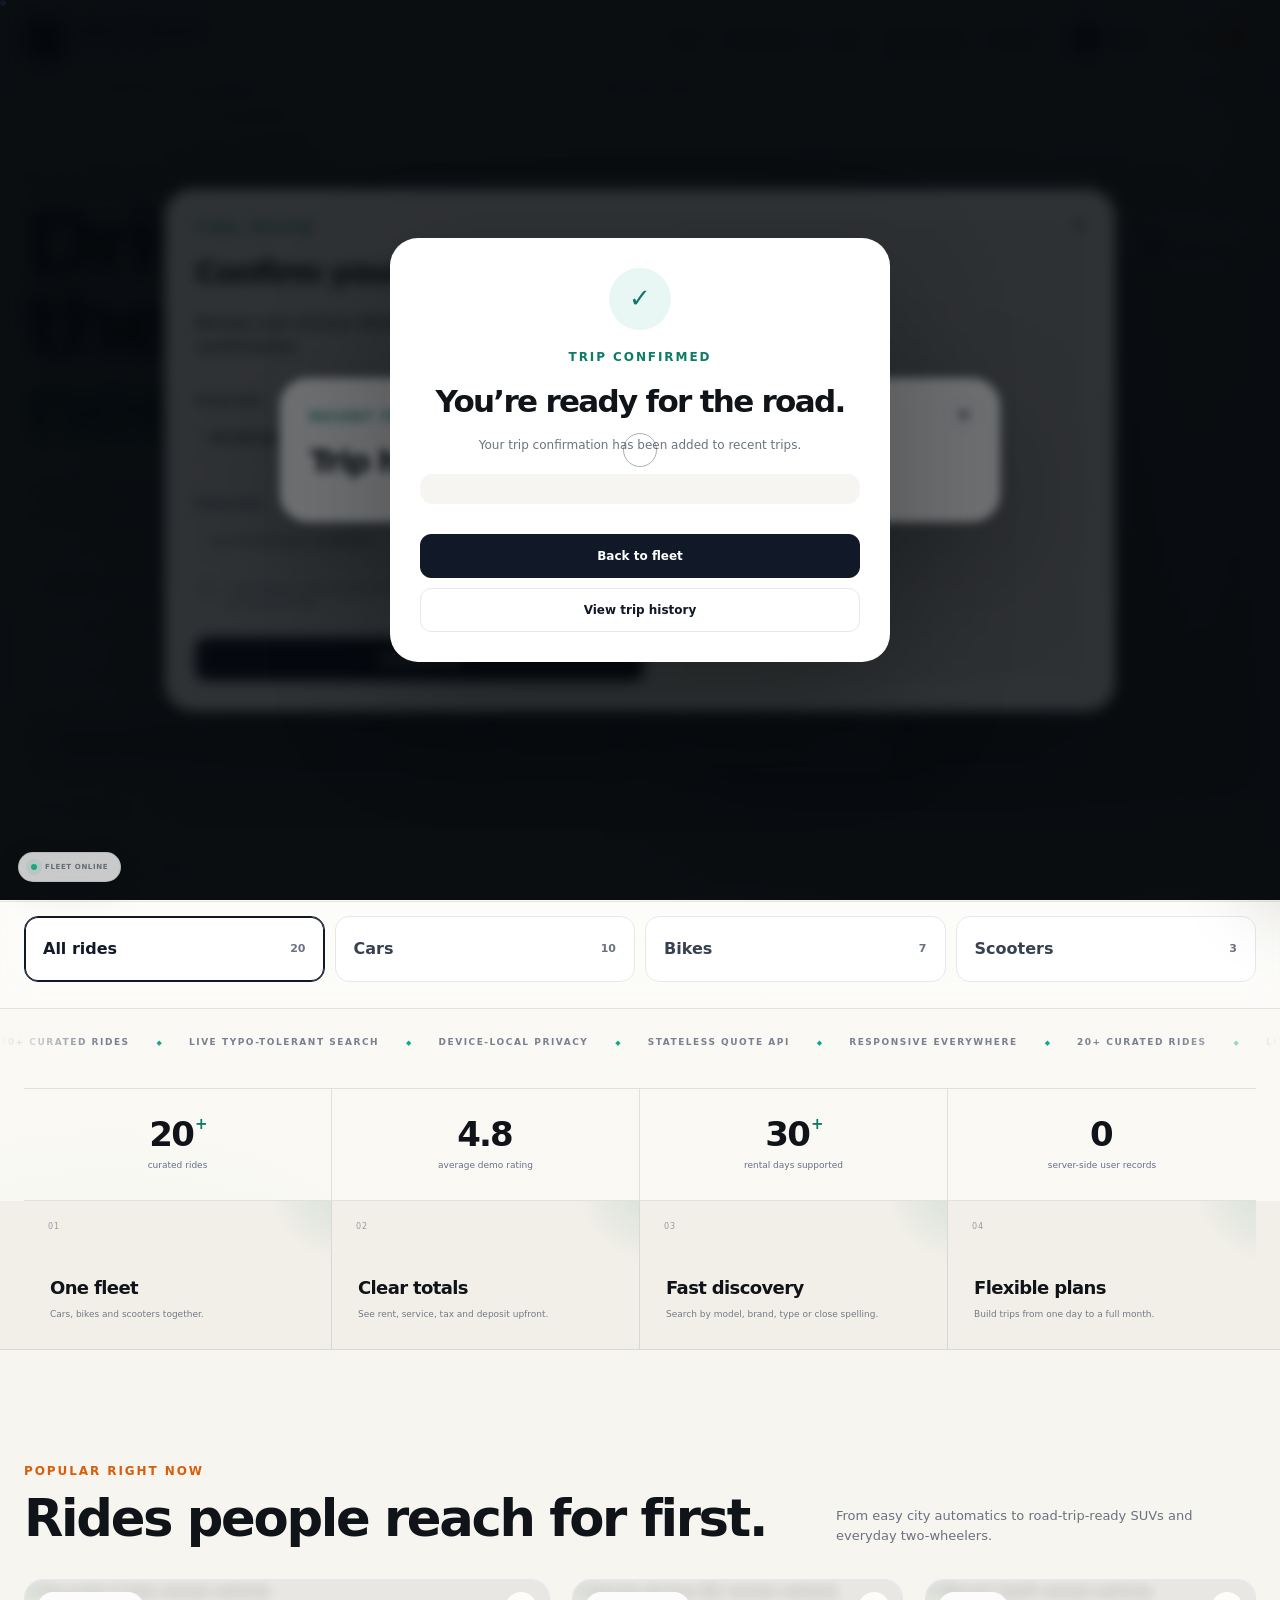
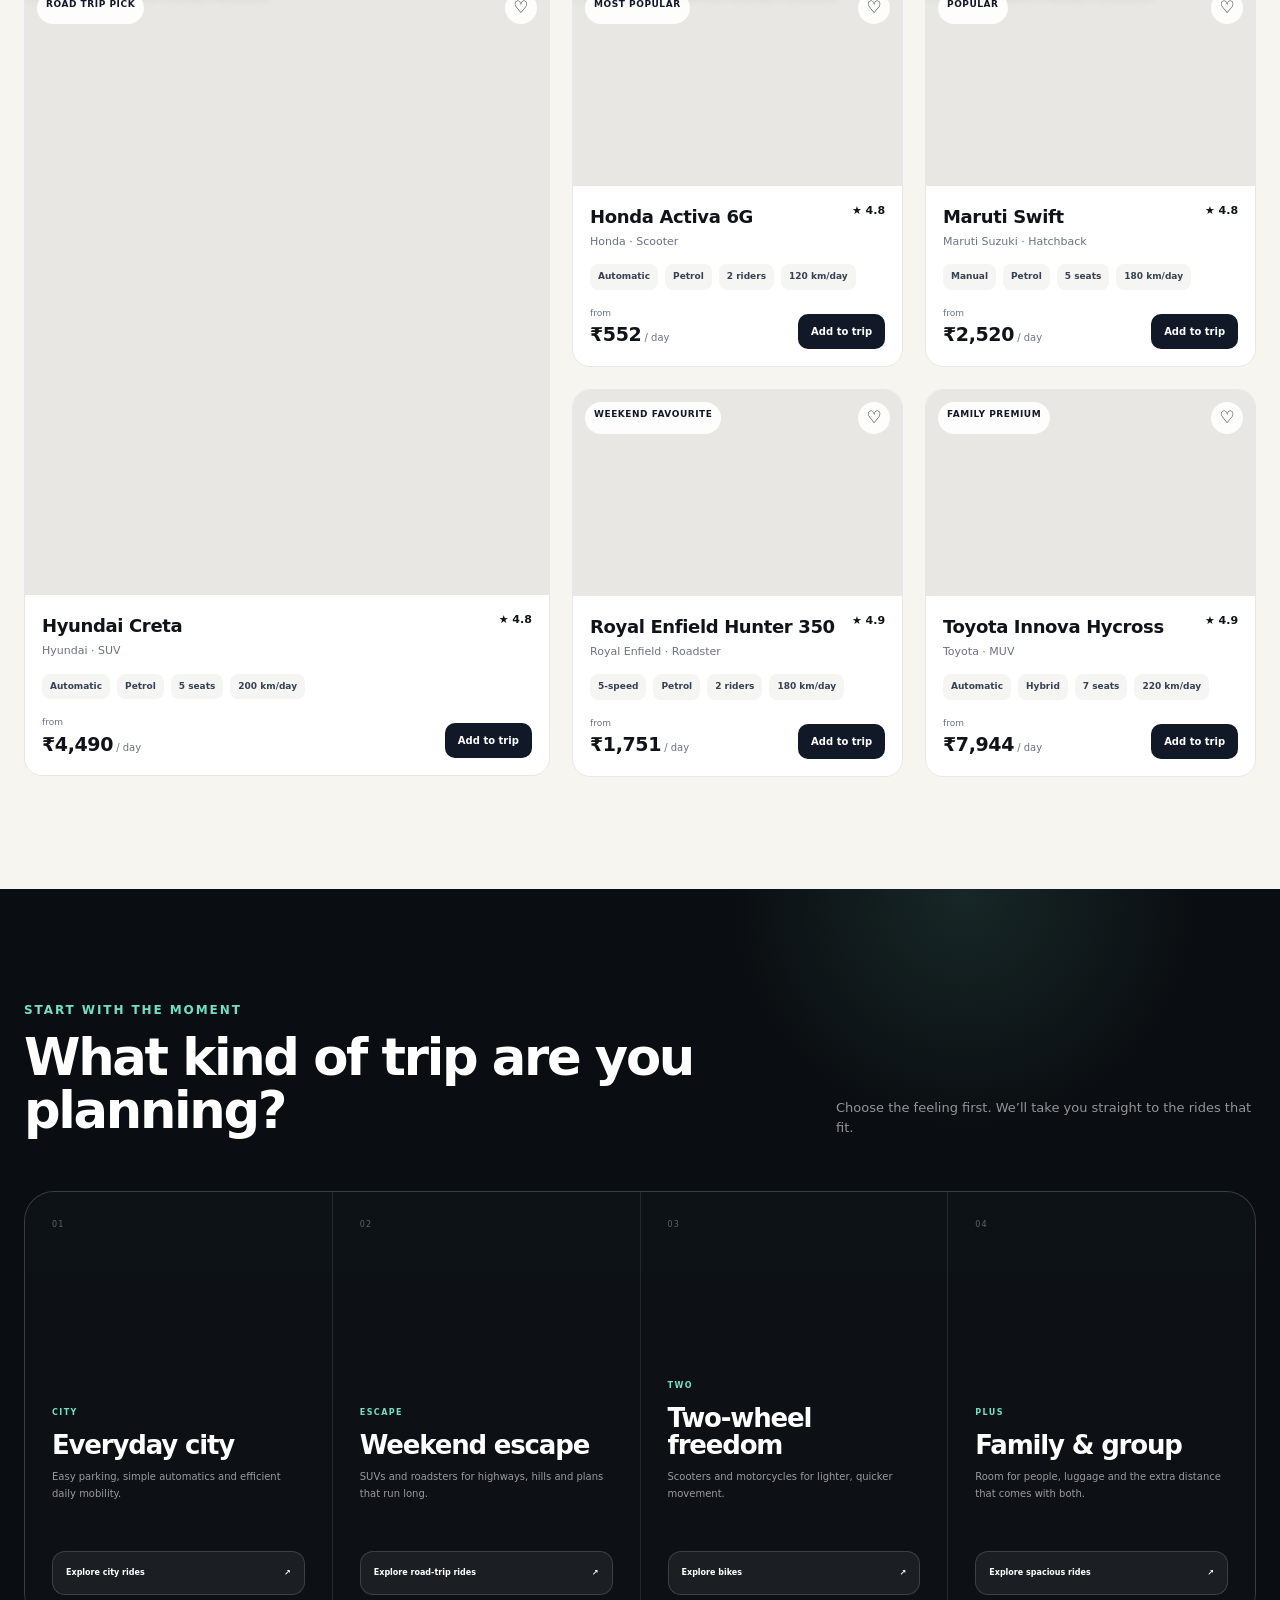
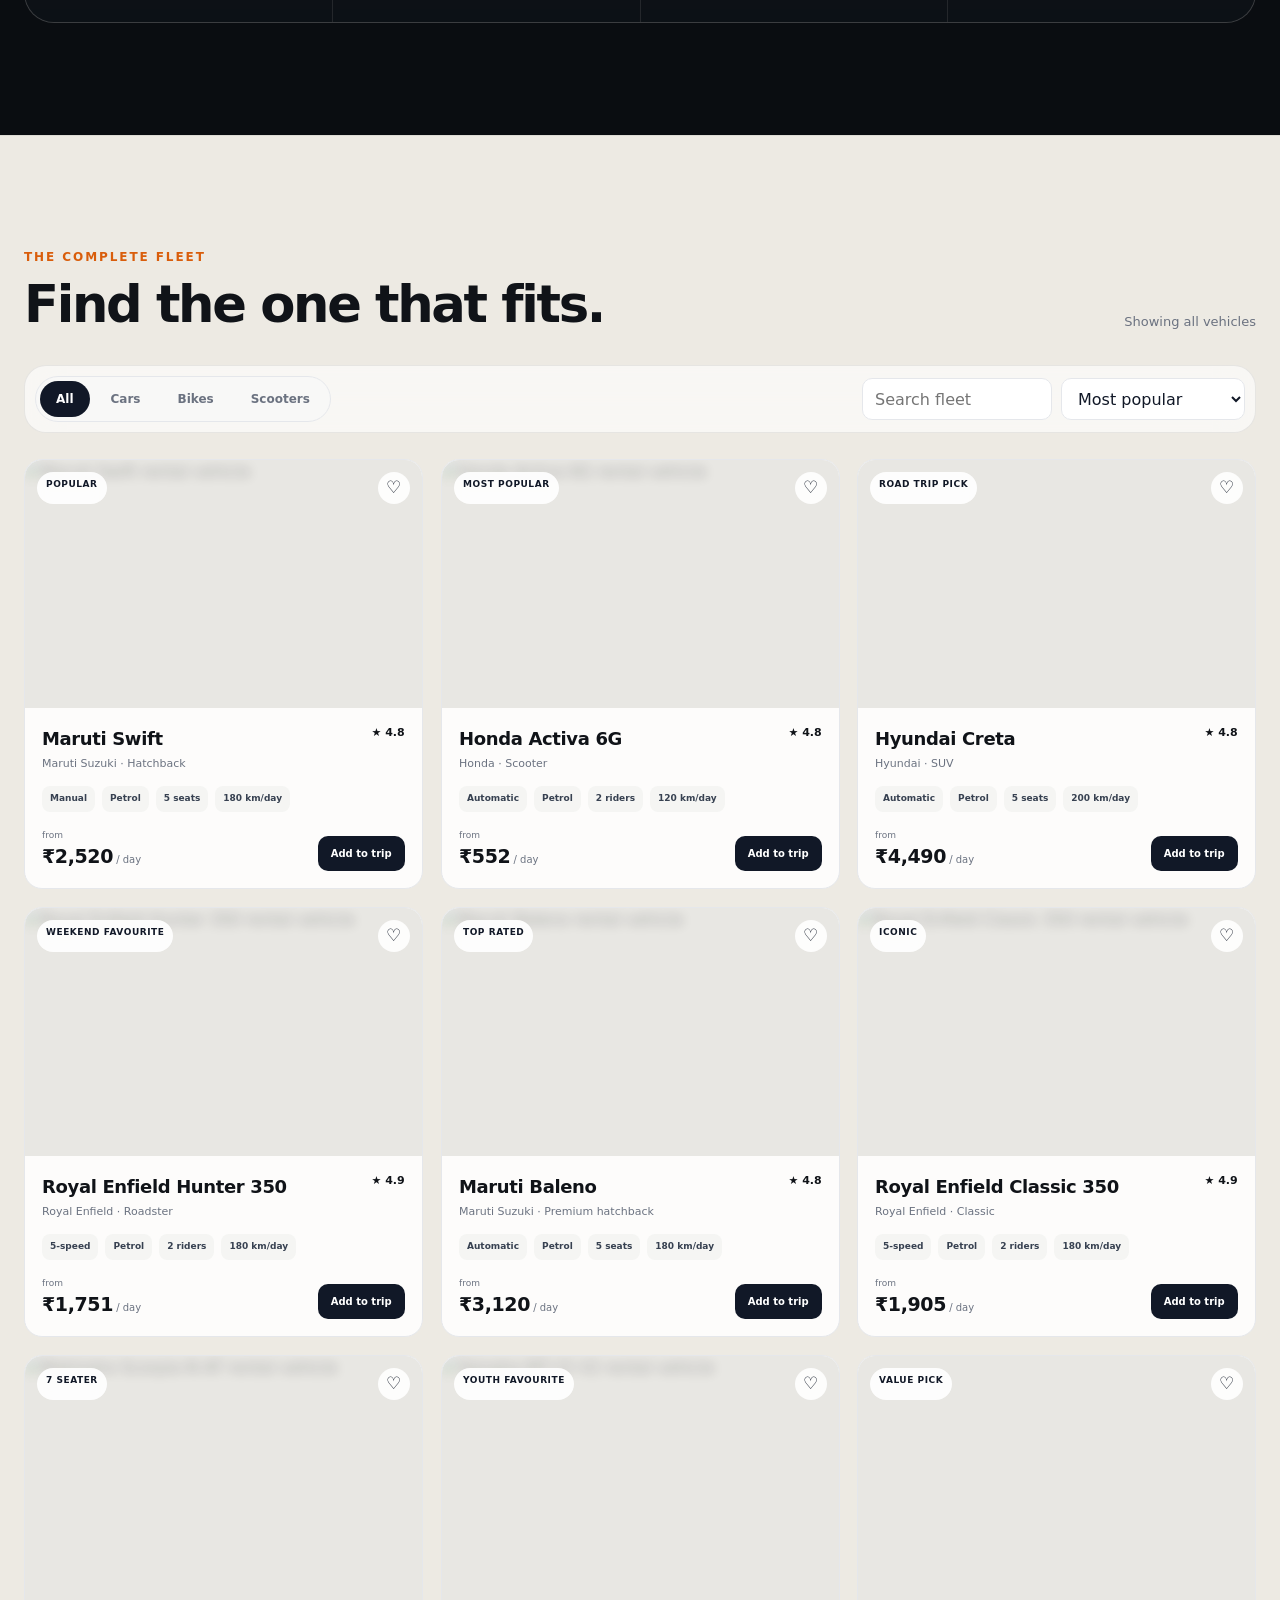
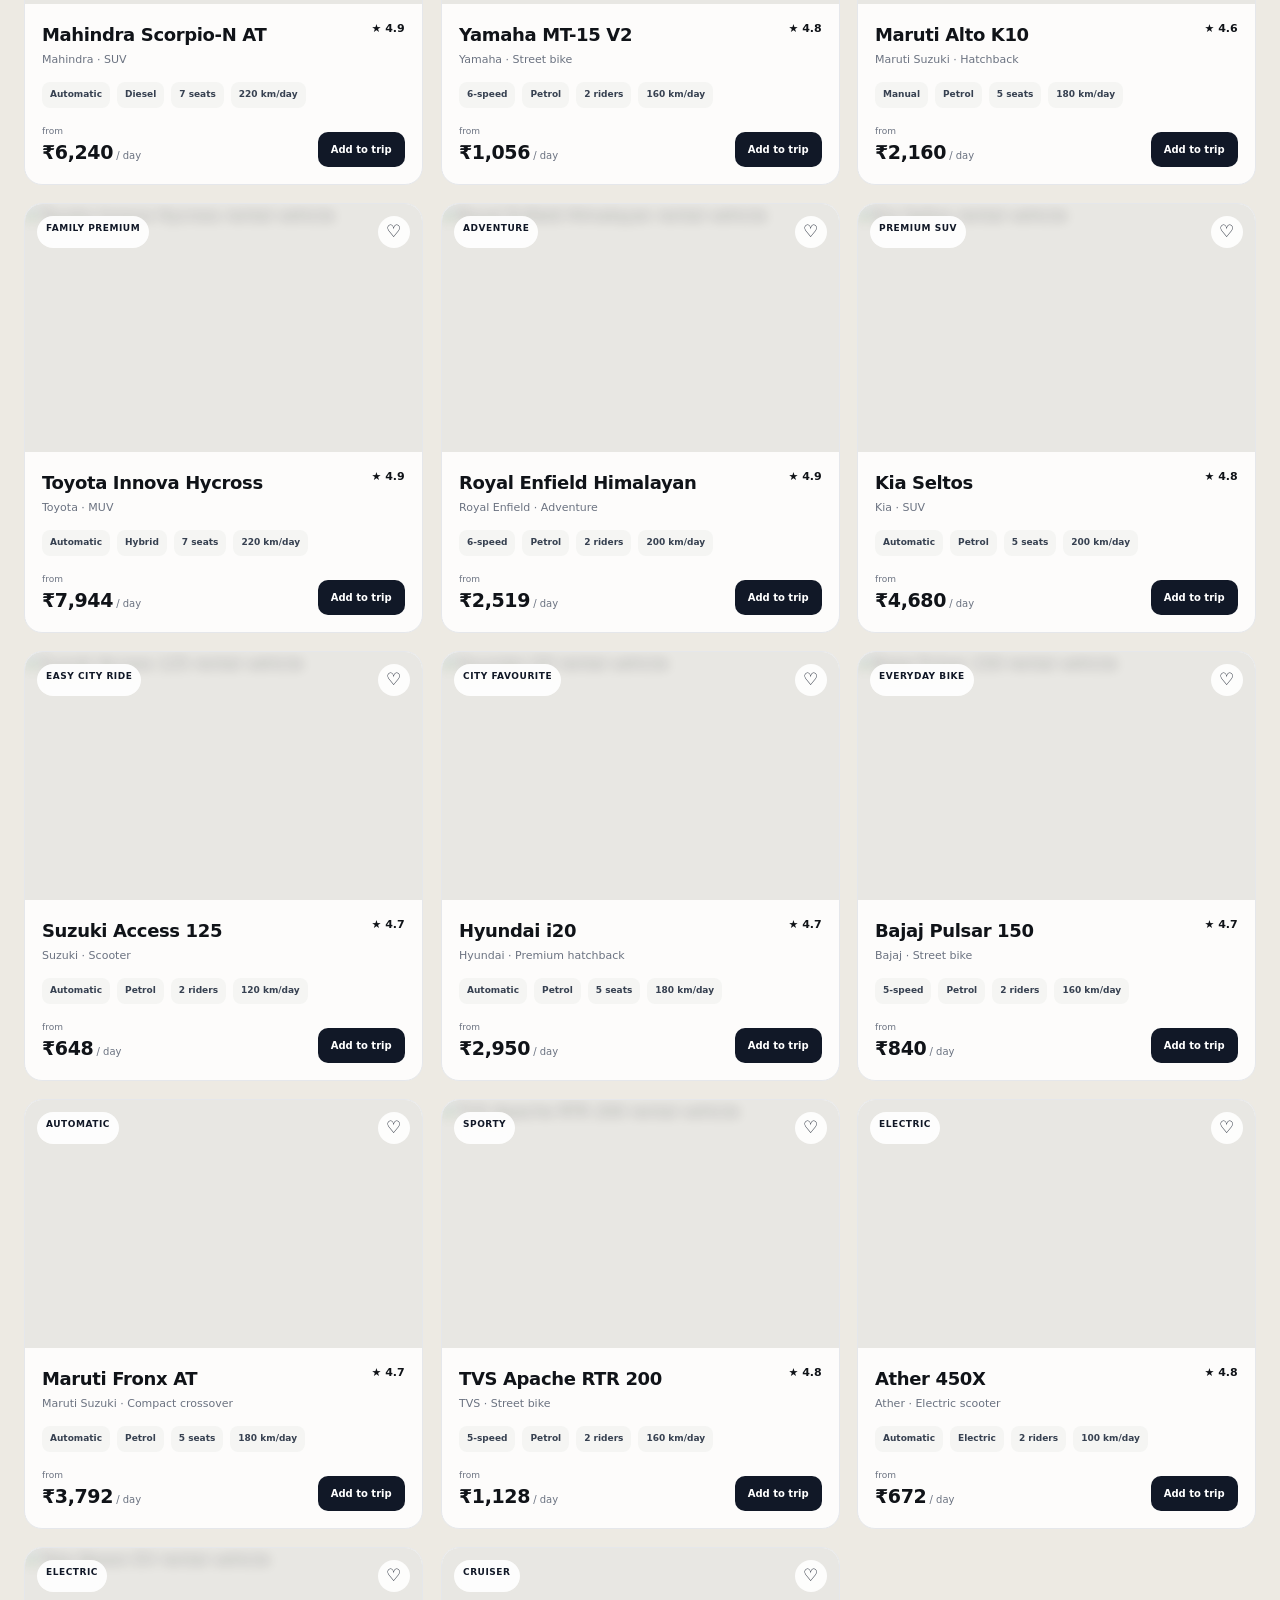
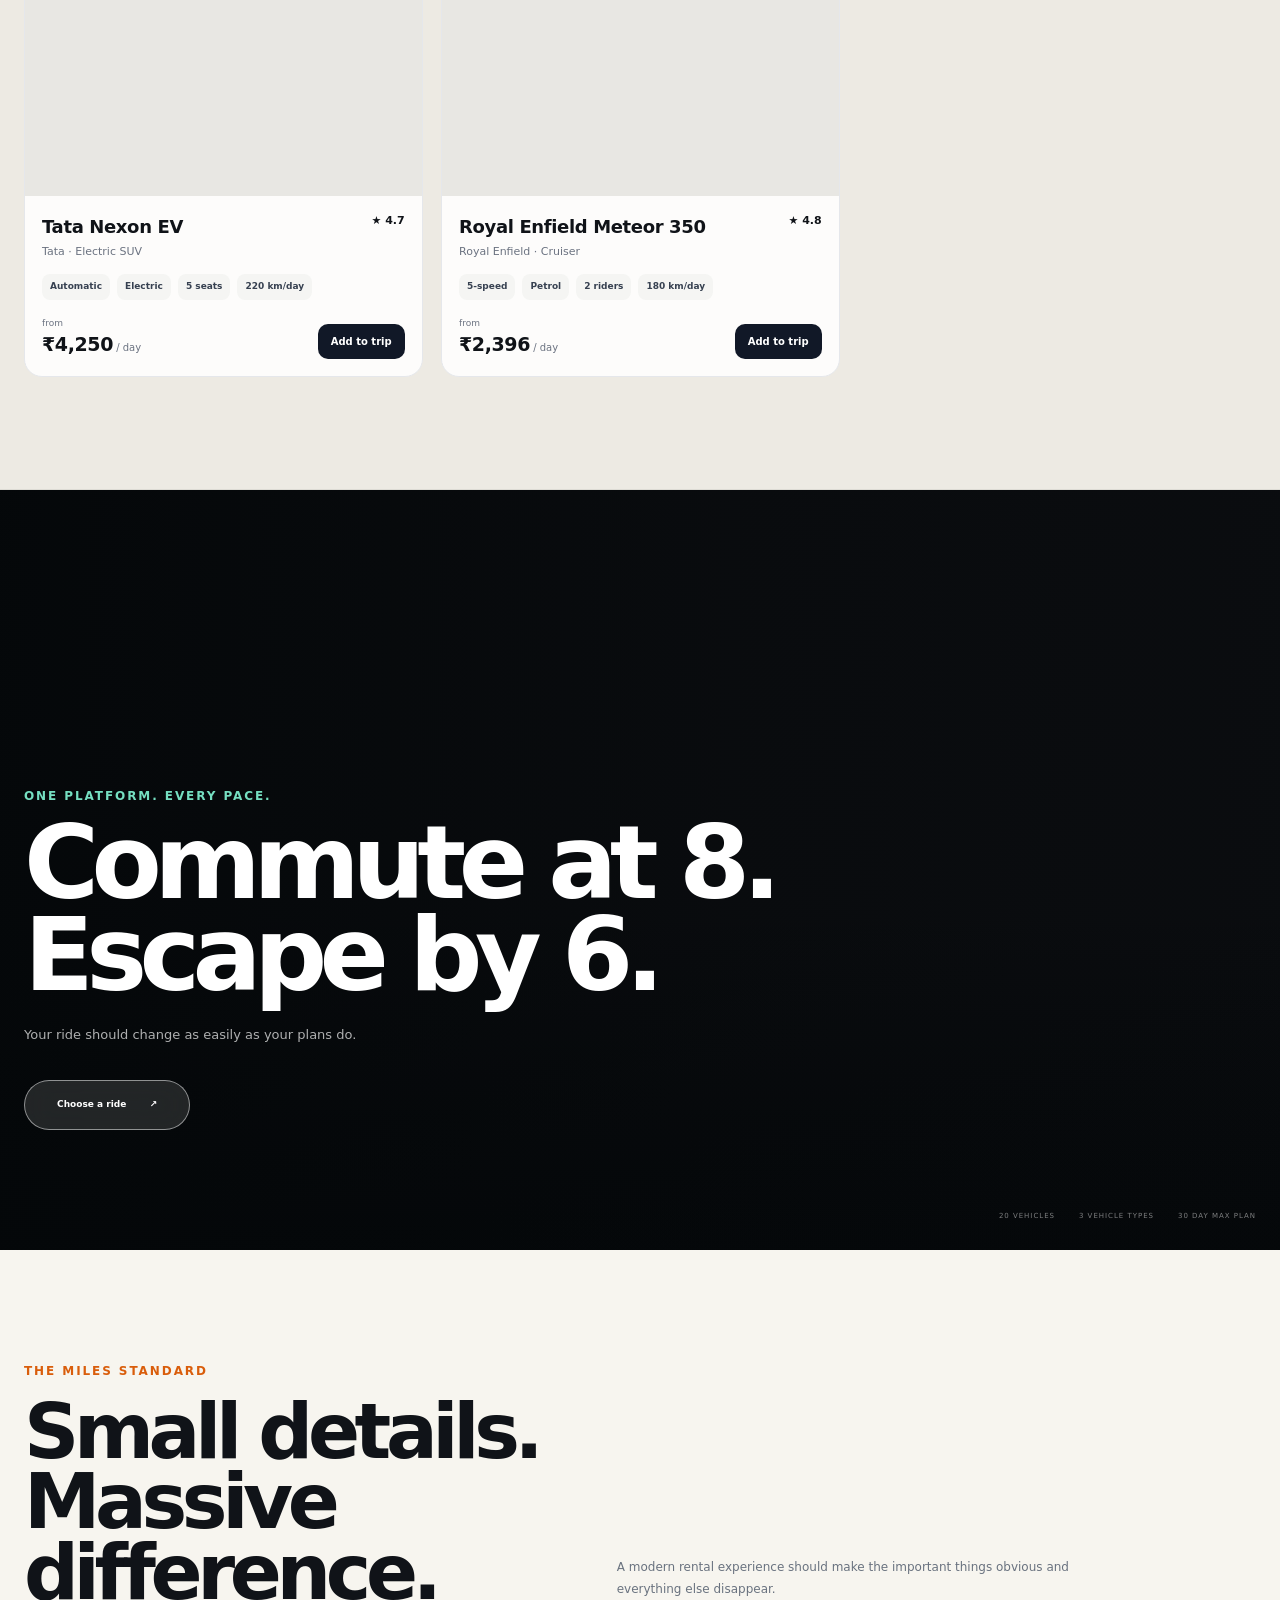
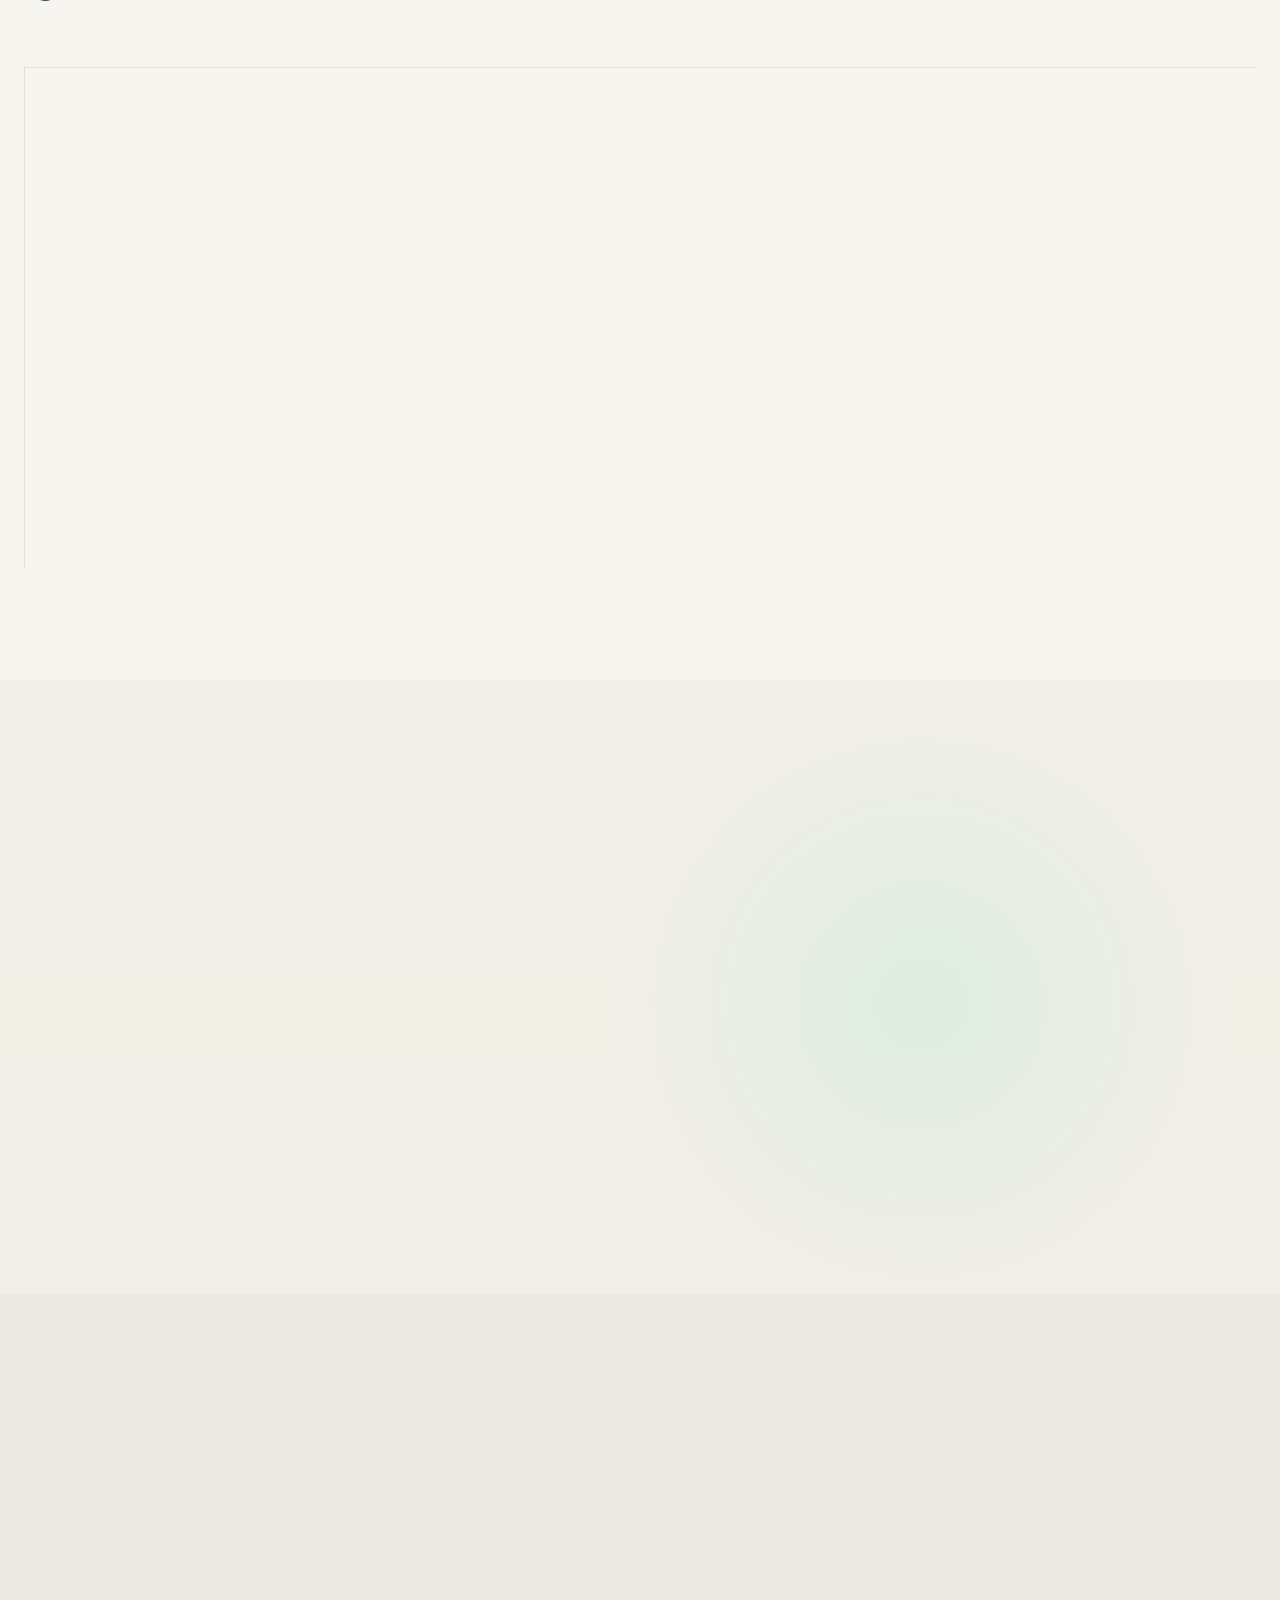
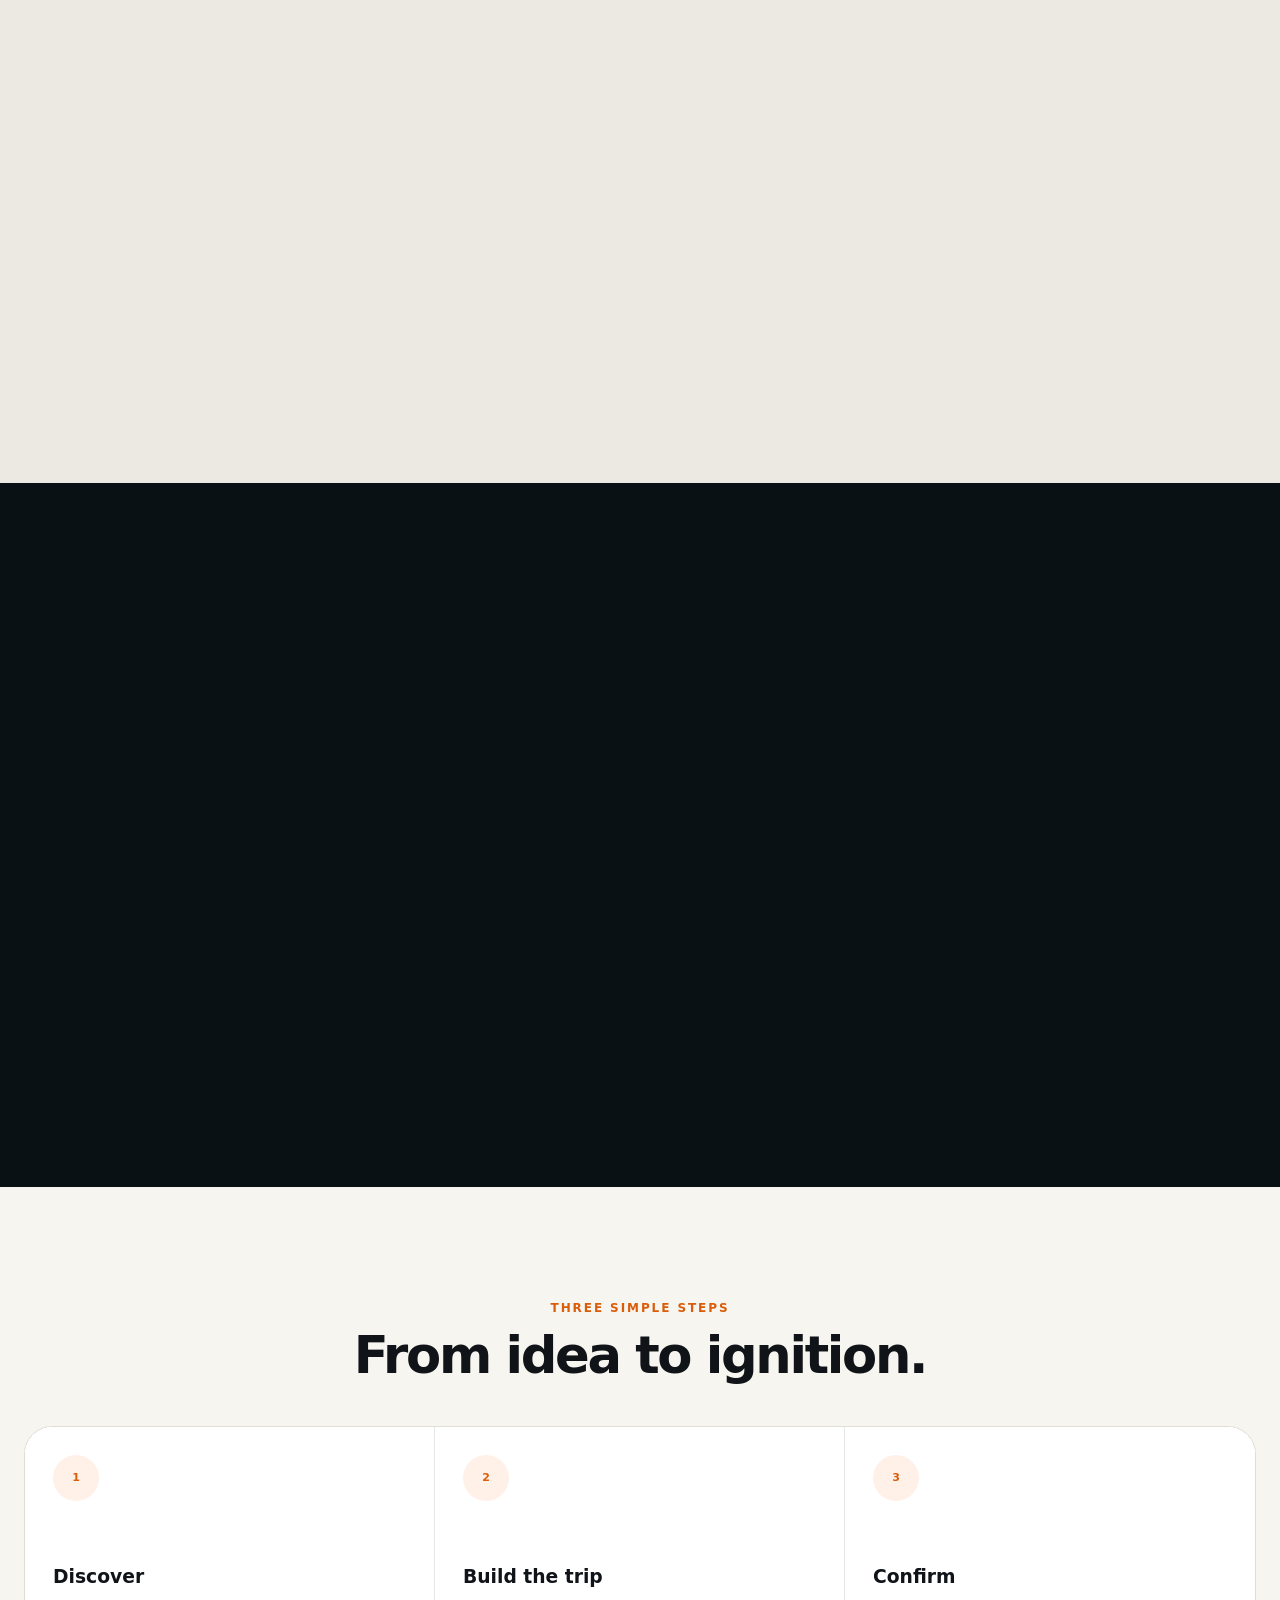
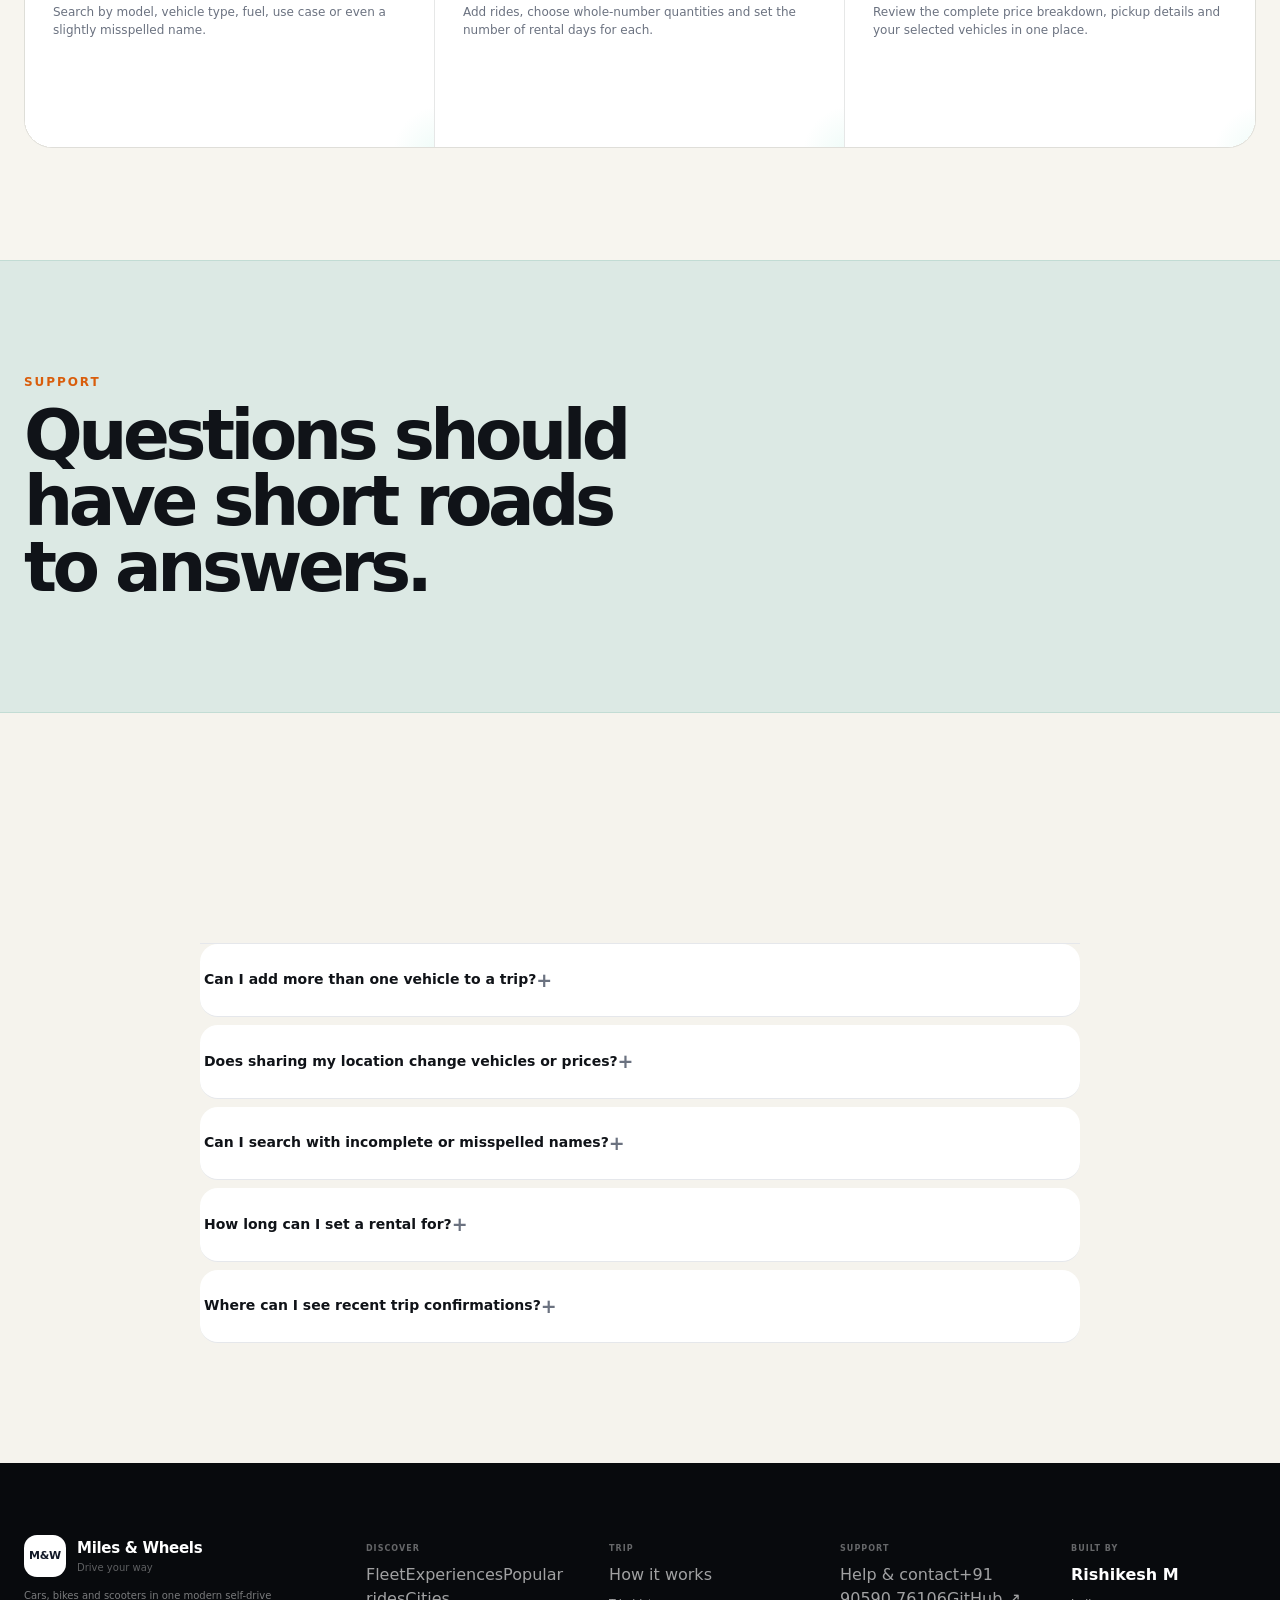
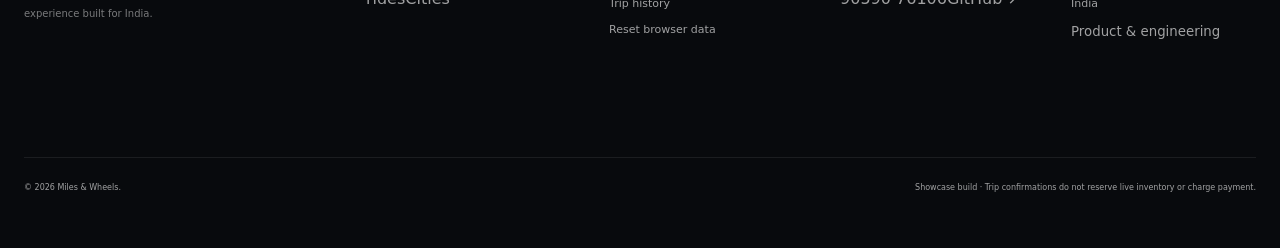
==== commit 68b300b4: "feat: rebuild customer experience as enterprise rental product" ====
--- a/index.html
+++ b/index.html
@@ -3,41 +3,43 @@
 <head>
   <meta charset="UTF-8" />
   <meta name="viewport" content="width=device-width, initial-scale=1.0" />
-  <meta name="theme-color" content="#111827" />
-  <meta name="description" content="Miles & Wheels — a privacy-first car and bike rental experience across India." />
-  <meta property="og:title" content="Miles & Wheels — Cars & Bikes Across India" />
-  <meta property="og:description" content="Browse popular cars and bikes, build your trip and place a private, device-local booking." />
+  <meta name="theme-color" content="#0b0d10" />
+  <meta name="description" content="Miles & Wheels — premium self-drive cars, bikes and scooters for every kind of trip across India." />
+  <meta property="og:title" content="Miles & Wheels — Drive your way" />
+  <meta property="og:description" content="Discover cars, bikes and scooters in one premium rental experience." />
   <meta property="og:type" content="website" />
-  <title>Miles & Wheels — Car & Bike Rentals Across India</title>
+  <title>Miles & Wheels — Premium Car & Bike Rentals Across India</title>
   <link rel="icon" href="assets/favicon.svg" type="image/svg+xml" />
   <link rel="manifest" href="site.webmanifest" />
   <link rel="preconnect" href="https://images.unsplash.com" />
   <link rel="stylesheet" href="styles.css" />
   <link rel="stylesheet" href="motion.css" />
+  <link rel="stylesheet" href="enterprise.css" />
 </head>
 <body>
   <a class="skip-link" href="#main">Skip to content</a>
 
-  <header class="site-header" id="top">
+  <header class="site-header enterprise-header" id="top">
     <div class="container nav-wrap">
       <a class="brand" href="#top" aria-label="Miles & Wheels home">
         <span class="brand-mark" aria-hidden="true">M&amp;W</span>
-        <span class="brand-copy"><strong>Miles &amp; Wheels</strong><small>Cars &amp; bikes across India</small></span>
+        <span class="brand-copy"><strong>Miles &amp; Wheels</strong><small>Drive your way</small></span>
       </a>
 
       <nav class="desktop-nav" aria-label="Primary navigation">
         <a href="#fleet">Fleet</a>
-        <a href="#popular">Popular</a>
+        <a href="#experiences">Experiences</a>
+        <a href="#cities">Cities</a>
         <a href="#how-it-works">How it works</a>
-        <a href="#why-us">Why us</a>
+        <a href="#support">Support</a>
       </nav>
 
       <div class="nav-actions">
-        <button class="icon-btn account-btn" id="accountButton" type="button" aria-label="Open account menu">
+        <button class="icon-btn account-btn" id="accountButton" type="button" aria-label="Open profile">
           <span class="avatar" id="accountAvatar">G</span>
           <span class="account-label" id="accountLabel">Guest</span>
         </button>
-        <button class="cart-btn" id="cartButton" type="button" aria-label="Open booking cart">
+        <button class="cart-btn" id="cartButton" type="button" aria-label="Open trip cart">
           <span aria-hidden="true">Trip</span>
           <span class="cart-count" id="cartCount">0</span>
         </button>
@@ -46,61 +48,63 @@
     </div>
 
     <div class="mobile-menu" id="mobileMenu" hidden>
-      <a href="#fleet">Fleet</a><a href="#popular">Popular</a><a href="#how-it-works">How it works</a><a href="#why-us">Why us</a>
+      <a href="#fleet">Fleet</a><a href="#experiences">Experiences</a><a href="#cities">Cities</a><a href="#how-it-works">How it works</a><a href="#support">Support</a>
     </div>
   </header>
 
   <main id="main">
-    <section class="hero section-pad">
+    <section class="hero enterprise-hero section-pad">
       <div class="container hero-grid">
         <div class="hero-copy">
-          <p class="eyebrow">Self-drive rentals, simplified</p>
-          <h1>Choose your wheels.<br><span>Own the road.</span></h1>
-          <p class="hero-lead">Cars for city runs and road trips. Scooters and motorcycles for everything in between. One clean rental experience built for India.</p>
-
-          <div class="hero-search-card">
-            <label class="search-label" for="heroSearch">What do you want to drive?</label>
+          <p class="eyebrow">Cars. Bikes. One seamless experience.</p>
+          <h1>Drive what the day <br><span>needs.</span></h1>
+          <p class="hero-lead">A city hatchback for Monday. A scooter for the evening. An SUV for the weekend. Miles & Wheels brings every kind of self-drive trip into one beautifully simple place.</p>
+
+          <div class="hero-search-card enterprise-search-card">
+            <label class="search-label" for="heroSearch">Find your next ride</label>
             <div class="search-box-wrap">
               <span class="search-icon" aria-hidden="true">⌕</span>
-              <input id="heroSearch" class="search-input" type="search" autocomplete="off" placeholder="Try ‘Swift’, ‘Activa’, ‘SUV’ or even ‘swft’" aria-controls="searchSuggestions" />
+              <input id="heroSearch" class="search-input" type="search" autocomplete="off" placeholder="Swift, Activa, SUV, electric… or even ‘swft’" aria-controls="searchSuggestions" />
               <button class="clear-search" id="clearSearch" type="button" aria-label="Clear search" hidden>×</button>
             </div>
             <div class="search-suggestions" id="searchSuggestions" role="listbox" hidden></div>
             <div class="hero-search-meta">
-              <span>Live typo-tolerant suggestions</span>
-              <button class="text-link" id="browseAllButton" type="button">Browse all vehicles →</button>
+              <span>Instant suggestions as you type</span>
+              <button class="text-link" id="browseAllButton" type="button">Explore all rides →</button>
             </div>
           </div>
 
           <div class="location-pill" id="locationPill">
             <span class="location-dot" aria-hidden="true"></span>
             <div>
-              <strong id="locationTitle">Location not shared</strong>
-              <small id="locationSubtitle">Used only to show where you are. It never changes the website.</small>
+              <strong id="locationTitle">Add your location</strong>
+              <small id="locationSubtitle">Shown for convenience only. Your fleet and pricing stay the same.</small>
             </div>
             <button id="detectLocationButton" type="button">Use my location</button>
           </div>
 
-          <div class="trust-row" aria-label="Service highlights">
-            <span>✓ No account required</span>
-            <span>✓ Transparent demo pricing</span>
-            <span>✓ Device-local history</span>
-          </div>
-        </div>
-
-        <div class="hero-visual" aria-label="Premium rental car on an open road">
+          <div class="trust-row enterprise-trust" aria-label="Service highlights">
+            <span>20 curated rides</span>
+            <span>1–30 day rentals</span>
+            <span>Transparent pricing</span>
+          </div>
+        </div>
+
+        <div class="hero-visual enterprise-hero-visual" aria-label="Premium rental car on an open road">
           <div class="hero-image"></div>
           <div class="hero-price-card">
-            <small>Popular this week</small>
+            <small>Trending now</small>
             <strong>Maruti Swift</strong>
             <span>from ₹2,520 / day</span>
           </div>
-          <div class="hero-stat-card"><strong>20+</strong><span>popular rides</span></div>
-        </div>
-      </div>
-    </section>
-
-    <section class="quick-categories">
+          <div class="hero-stat-card"><strong>20</strong><span>rides in one fleet</span></div>
+          <div class="enterprise-float-card"><span>Live search</span><strong>Typo-tolerant</strong></div>
+        </div>
+      </div>
+      <div class="enterprise-hero-index" aria-hidden="true"><span>01</span><i></i><span>MOVE FREELY</span></div>
+    </section>
+
+    <section class="quick-categories enterprise-categories" aria-label="Browse by vehicle type">
       <div class="container category-strip">
         <button class="category-chip active" data-filter="all" type="button"><span>All rides</span><strong>20</strong></button>
         <button class="category-chip" data-filter="car" type="button"><span>Cars</span><strong>10</strong></button>
@@ -109,24 +113,64 @@
       </div>
     </section>
 
-    <section class="section-pad" id="popular">
+    <section class="enterprise-proof-strip" aria-label="Miles and Wheels product promises">
+      <div class="container enterprise-proof-grid">
+        <article><span>01</span><strong>One fleet</strong><p>Cars, bikes and scooters together.</p></article>
+        <article><span>02</span><strong>Clear totals</strong><p>See rent, service, tax and deposit upfront.</p></article>
+        <article><span>03</span><strong>Fast discovery</strong><p>Search by model, brand, type or close spelling.</p></article>
+        <article><span>04</span><strong>Flexible plans</strong><p>Build trips from one day to a full month.</p></article>
+      </div>
+    </section>
+
+    <section class="section-pad enterprise-popular" id="popular">
       <div class="container">
         <div class="section-heading split-heading">
-          <div><p class="eyebrow">Popular picks</p><h2>Most booked-style rides</h2></div>
-          <p>Familiar models, sensible demo pricing and clear rental details.</p>
+          <div><p class="eyebrow">Popular right now</p><h2>Rides people reach for first.</h2></div>
+          <p>From easy city automatics to road-trip-ready SUVs and everyday two-wheelers.</p>
         </div>
         <div class="popular-grid" id="popularGrid"></div>
       </div>
     </section>
 
-    <section class="fleet-section section-pad" id="fleet">
+    <section class="enterprise-experiences section-pad" id="experiences">
+      <div class="container">
+        <div class="section-heading split-heading enterprise-heading-wide">
+          <div><p class="eyebrow">Start with the moment</p><h2>What kind of trip are you planning?</h2></div>
+          <p>Choose the feeling first. We’ll take you straight to the rides that fit.</p>
+        </div>
+        <div class="enterprise-journey-grid">
+          <article class="journey-card journey-city">
+            <div class="journey-number">01</div><div class="journey-icon">CITY</div>
+            <h3>Everyday city</h3><p>Easy parking, simple automatics and efficient daily mobility.</p>
+            <button type="button" data-journey-query="hatchback">Explore city rides <span>↗</span></button>
+          </article>
+          <article class="journey-card journey-weekend">
+            <div class="journey-number">02</div><div class="journey-icon">ESCAPE</div>
+            <h3>Weekend escape</h3><p>SUVs and roadsters for highways, hills and plans that run long.</p>
+            <button type="button" data-journey-query="SUV">Explore road-trip rides <span>↗</span></button>
+          </article>
+          <article class="journey-card journey-two">
+            <div class="journey-number">03</div><div class="journey-icon">TWO</div>
+            <h3>Two-wheel freedom</h3><p>Scooters and motorcycles for lighter, quicker movement.</p>
+            <button type="button" data-journey-type="bike">Explore bikes <span>↗</span></button>
+          </article>
+          <article class="journey-card journey-family">
+            <div class="journey-number">04</div><div class="journey-icon">PLUS</div>
+            <h3>Family & group</h3><p>Room for people, luggage and the extra distance that comes with both.</p>
+            <button type="button" data-journey-query="7 seater">Explore spacious rides <span>↗</span></button>
+          </article>
+        </div>
+      </div>
+    </section>
+
+    <section class="fleet-section section-pad enterprise-fleet" id="fleet">
       <div class="container">
         <div class="section-heading split-heading">
-          <div><p class="eyebrow">Explore the fleet</p><h2>Find a ride that fits your plan</h2></div>
+          <div><p class="eyebrow">The complete fleet</p><h2>Find the one that fits.</h2></div>
           <p id="fleetCountText">Showing all vehicles</p>
         </div>
 
-        <div class="fleet-toolbar">
+        <div class="fleet-toolbar enterprise-toolbar">
           <div class="type-tabs" role="tablist" aria-label="Vehicle type">
             <button class="type-tab active" data-type="all" role="tab" type="button">All</button>
             <button class="type-tab" data-type="car" role="tab" type="button">Cars</button>
@@ -151,106 +195,161 @@
       </div>
     </section>
 
-    <section class="cities-section section-pad">
+    <section class="enterprise-cinematic" aria-label="Miles and Wheels experience">
+      <div class="enterprise-cinematic-media"></div>
+      <div class="enterprise-cinematic-shade"></div>
+      <div class="container enterprise-cinematic-content">
+        <p class="eyebrow">One platform. Every pace.</p>
+        <h2>Commute at 8.<br>Escape by 6.</h2>
+        <p>Your ride should change as easily as your plans do.</p>
+        <button type="button" class="enterprise-light-btn" data-scroll-fleet>Choose a ride <span>↗</span></button>
+      </div>
+      <div class="enterprise-cinematic-meta"><span>20 VEHICLES</span><span>3 VEHICLE TYPES</span><span>30 DAY MAX PLAN</span></div>
+    </section>
+
+    <section class="enterprise-standard section-pad" id="why-us">
+      <div class="container">
+        <div class="enterprise-standard-head">
+          <p class="eyebrow">The Miles standard</p>
+          <h2>Small details.<br>Massive difference.</h2>
+          <p>A modern rental experience should make the important things obvious and everything else disappear.</p>
+        </div>
+        <div class="enterprise-standard-grid">
+          <article><span>01</span><h3>Prices you can read</h3><p>Rental amount, service charge, tax and refundable deposit are separated before confirmation.</p></article>
+          <article><span>02</span><h3>Search that understands</h3><p>Type a model, a category or a close spelling. Results update while you type.</p></article>
+          <article><span>03</span><h3>One trip, multiple rides</h3><p>Add more than one vehicle and configure quantity and rental duration independently.</p></article>
+          <article><span>04</span><h3>Built for every screen</h3><p>The same discovery and booking flow stays available from desktop to mobile.</p></article>
+          <article><span>05</span><h3>Location without lock-in</h3><p>Your detected location is informational. It never changes the fleet or price list.</p></article>
+          <article><span>06</span><h3>Fast return visits</h3><p>Your selected rides and recent trip confirmations remain available in the same browser.</p></article>
+        </div>
+      </div>
+    </section>
+
+    <section class="cities-section section-pad enterprise-cities" id="cities">
       <div class="container">
         <div class="section-heading split-heading">
-          <div><p class="eyebrow">Across India</p><h2>Built for trips everywhere</h2></div>
-          <p>City examples are visual only in this release—your location never changes the fleet.</p>
-        </div>
-        <div class="city-grid">
+          <div><p class="eyebrow">Across India</p><h2>Made for the way India moves.</h2></div>
+          <p>Your location can be displayed, but the same fleet remains open to explore.</p>
+        </div>
+        <div class="city-grid enterprise-city-grid">
           <article><span>01</span><h3>Bengaluru</h3><p>City commutes & weekend escapes</p></article>
           <article><span>02</span><h3>Hyderabad</h3><p>Business days & highway runs</p></article>
           <article><span>03</span><h3>Mumbai</h3><p>Flexible urban travel</p></article>
           <article><span>04</span><h3>Delhi NCR</h3><p>Daily drives & long weekends</p></article>
           <article><span>05</span><h3>Chennai</h3><p>Coastal routes & city rides</p></article>
           <article><span>06</span><h3>Goa</h3><p>Scooters, bikes & relaxed drives</p></article>
-        </div>
-      </div>
-    </section>
-
-    <section class="how-section section-pad" id="how-it-works">
-      <div class="container">
-        <div class="section-heading centered"><p class="eyebrow">Three simple steps</p><h2>From search to road-ready</h2></div>
-        <div class="steps-grid">
-          <article><span>1</span><h3>Pick your ride</h3><p>Search by model, type or even a slightly misspelled name. Add one or more vehicles to your trip.</p></article>
-          <article><span>2</span><h3>Set the rental</h3><p>Choose integer quantity and rental days, review inclusions and see a clear price breakdown.</p></article>
-          <article><span>3</span><h3>Place your booking</h3><p>Complete the demo booking without sharing personal data. Your history remains on this device only.</p></article>
-        </div>
-      </div>
-    </section>
-
-    <section class="why-section section-pad" id="why-us">
-      <div class="container why-grid">
-        <div class="why-copy"><p class="eyebrow">Designed around trust</p><h2>A rental flow that doesn’t ask for everything.</h2><p>No email. No password. No account database. No hidden location-based pricing. This release proves the customer experience first, before adding real business operations later.</p><button class="primary-btn" id="privacyButton" type="button">See privacy details</button></div>
-        <div class="benefit-grid">
-          <article><strong>01</strong><h3>Private by default</h3><p>Name and booking history stay in your browser.</p></article>
-          <article><strong>02</strong><h3>Clear pricing</h3><p>Base rent, service fee, tax and deposit are shown before booking.</p></article>
-          <article><strong>03</strong><h3>Real search feel</h3><p>Suggestions update as you type and tolerate common spelling mistakes.</p></article>
-          <article><strong>04</strong><h3>Responsive everywhere</h3><p>Built for desktop, laptop, tablet and mobile without feature loss.</p></article>
-        </div>
-      </div>
-    </section>
-
-    <section class="faq-section section-pad">
+          <article><span>07</span><h3>Pune</h3><p>Daily mobility & hill escapes</p></article>
+          <article><span>08</span><h3>Kochi</h3><p>City routes & coastal touring</p></article>
+          <article><span>09</span><h3>Jaipur</h3><p>Heritage drives & open roads</p></article>
+          <article><span>10</span><h3>Chandigarh</h3><p>Planned streets & mountain starts</p></article>
+        </div>
+      </div>
+    </section>
+
+    <section class="enterprise-work section-pad">
+      <div class="container enterprise-work-grid">
+        <div class="enterprise-work-copy">
+          <p class="eyebrow">Miles for Work</p>
+          <h2>When the trip is business.</h2>
+          <p>A cleaner way to assemble mobility for meetings, site visits, shoots, client days and multi-vehicle teams—using the same trip builder.</p>
+          <div class="enterprise-work-points"><span>Multi-vehicle carts</span><span>Clear trip totals</span><span>Flexible duration</span><span>Fast repeat discovery</span></div>
+          <button type="button" class="enterprise-dark-cta" data-scroll-fleet>Build a work trip <span>↗</span></button>
+        </div>
+        <div class="enterprise-work-visual" aria-hidden="true">
+          <div class="work-panel work-panel-a"><small>VEHICLES</small><strong>03</strong><span>One trip</span></div>
+          <div class="work-panel work-panel-b"><small>DURATION</small><strong>05</strong><span>Days</span></div>
+          <div class="work-panel work-panel-c"><small>QUOTE</small><strong>READY</strong><span>Verified total</span></div>
+          <div class="work-route"><i></i><i></i><i></i><b></b></div>
+        </div>
+      </div>
+    </section>
+
+    <section class="how-section section-pad enterprise-how" id="how-it-works">
+      <div class="container">
+        <div class="section-heading centered"><p class="eyebrow">Three simple steps</p><h2>From idea to ignition.</h2></div>
+        <div class="steps-grid enterprise-steps">
+          <article><span>1</span><h3>Discover</h3><p>Search by model, vehicle type, fuel, use case or even a slightly misspelled name.</p></article>
+          <article><span>2</span><h3>Build the trip</h3><p>Add rides, choose whole-number quantities and set the number of rental days for each.</p></article>
+          <article><span>3</span><h3>Confirm</h3><p>Review the complete price breakdown, pickup details and your selected vehicles in one place.</p></article>
+        </div>
+      </div>
+    </section>
+
+    <section class="enterprise-support section-pad" id="support">
+      <div class="container enterprise-support-grid">
+        <div>
+          <p class="eyebrow">Support</p>
+          <h2>Questions should have short roads to answers.</h2>
+        </div>
+        <div class="enterprise-support-actions">
+          <a href="tel:+919059076106"><span>Call</span><strong>+91 90590 76106</strong><i>↗</i></a>
+          <a href="https://github.com/Rishikeshsanin/miles-and-wheels" target="_blank" rel="noreferrer"><span>Project</span><strong>View on GitHub</strong><i>↗</i></a>
+        </div>
+      </div>
+    </section>
+
+    <section class="faq-section section-pad enterprise-faq">
       <div class="container narrow">
-        <div class="section-heading centered"><p class="eyebrow">Before you book</p><h2>Frequently asked</h2></div>
+        <div class="section-heading centered"><p class="eyebrow">Good to know</p><h2>Frequently asked.</h2></div>
         <div class="faq-list">
-          <details><summary>Is this a live commercial rental service?</summary><p>Not yet. This release is a production-style product demo. It does not collect payment or reserve real inventory.</p></details>
-          <details><summary>Does sharing my location change vehicles or prices?</summary><p>No. Location is shown only as a convenience label. The same vehicles, prices and sections remain visible.</p></details>
-          <details><summary>What is stored when I create an account?</summary><p>Only the display name you enter, and only in this browser. There is no server-side user account in this release.</p></details>
-          <details><summary>Where does my booking history go?</summary><p>Booking history is saved locally on this device so the History screen works without a database.</p></details>
+          <details><summary>Can I add more than one vehicle to a trip?</summary><p>Yes. Add multiple rides and configure quantity and rental days independently before reviewing the total.</p></details>
+          <details><summary>Does sharing my location change vehicles or prices?</summary><p>No. Location is only displayed as a convenience. The fleet, ordering and prices stay the same.</p></details>
+          <details><summary>Can I search with incomplete or misspelled names?</summary><p>Yes. Search suggestions update on every character and tolerate common typing mistakes such as “swft” for Swift.</p></details>
+          <details><summary>How long can I set a rental for?</summary><p>Each vehicle can be configured from 1 to 30 rental days in this release.</p></details>
+          <details><summary>Where can I see recent trip confirmations?</summary><p>Open your profile or use Trip history in the footer to revisit confirmations saved in this browser.</p></details>
         </div>
       </div>
     </section>
   </main>
 
-  <footer class="site-footer">
-    <div class="container footer-grid">
-      <div><a class="brand footer-brand" href="#top"><span class="brand-mark">M&amp;W</span><span class="brand-copy"><strong>Miles &amp; Wheels</strong><small>Cars &amp; bikes across India</small></span></a><p>Privacy-first rental storefront concept built to feel ready for a real business backend later.</p></div>
-      <div><h3>Explore</h3><a href="#fleet">Fleet</a><a href="#popular">Popular rides</a><a href="#how-it-works">How it works</a><a href="#why-us">Privacy</a></div>
-      <div><h3>Project</h3><a href="https://github.com/Rishikeshsanin/miles-and-wheels" target="_blank" rel="noreferrer">GitHub repository ↗</a><button class="footer-link" id="historyFooterButton" type="button">Booking history</button><button class="footer-link" id="clearDataButton" type="button">Clear local data</button></div>
-      <div class="credits"><h3>Built by</h3><strong>Rishikesh M</strong><a href="tel:+919059076106">+91 90590 76106</a><span>Portfolio project · India</span></div>
-    </div>
-    <div class="container footer-bottom"><span>© <span id="year"></span> Miles &amp; Wheels.</span><span>Demo release · No real payment collected.</span></div>
+  <footer class="site-footer enterprise-footer">
+    <div class="container enterprise-footer-top">
+      <div class="enterprise-footer-brand"><a class="brand footer-brand" href="#top"><span class="brand-mark">M&amp;W</span><span class="brand-copy"><strong>Miles &amp; Wheels</strong><small>Drive your way</small></span></a><p>Cars, bikes and scooters in one modern self-drive experience built for India.</p></div>
+      <div><h3>Discover</h3><a href="#fleet">Fleet</a><a href="#experiences">Experiences</a><a href="#popular">Popular rides</a><a href="#cities">Cities</a></div>
+      <div><h3>Trip</h3><a href="#how-it-works">How it works</a><button class="footer-link" id="historyFooterButton" type="button">Trip history</button><button class="footer-link" id="clearDataButton" type="button">Reset browser data</button></div>
+      <div><h3>Support</h3><a href="#support">Help & contact</a><a href="tel:+919059076106">+91 90590 76106</a><a href="https://github.com/Rishikeshsanin/miles-and-wheels" target="_blank" rel="noreferrer">GitHub ↗</a></div>
+      <div class="credits"><h3>Built by</h3><strong>Rishikesh M</strong><span>India</span><small>Product & engineering</small></div>
+    </div>
+    <div class="container footer-bottom enterprise-footer-bottom"><span>© <span id="year"></span> Miles &amp; Wheels.</span><span>Showcase build · Trip confirmations do not reserve live inventory or charge payment.</span></div>
   </footer>
 
   <div class="scrim" id="scrim" hidden></div>
 
   <aside class="drawer" id="cartDrawer" aria-labelledby="cartDrawerTitle" aria-hidden="true">
-    <div class="drawer-header"><div><small>Your trip</small><h2 id="cartDrawerTitle">Booking cart</h2></div><button class="close-btn" data-close="drawer" type="button" aria-label="Close cart">×</button></div>
+    <div class="drawer-header"><div><small>Your trip</small><h2 id="cartDrawerTitle">Trip builder</h2></div><button class="close-btn" data-close="drawer" type="button" aria-label="Close trip">×</button></div>
     <div class="drawer-body" id="cartItems"></div>
     <div class="drawer-footer" id="cartFooter"></div>
   </aside>
 
   <div class="modal" id="accountModal" role="dialog" aria-modal="true" aria-labelledby="accountModalTitle" hidden>
-    <div class="modal-card small-modal">
-      <button class="close-btn modal-close" type="button" aria-label="Close">×</button>
-      <p class="eyebrow">Device-only profile</p><h2 id="accountModalTitle">Create account or sign in</h2>
-      <p>No email or password. Your name is stored only in this browser for display.</p>
+    <div class="modal-card small-modal enterprise-modal-card">
+      <button class="close-btn modal-close" type="button" aria-label="Close profile">×</button>
+      <p class="eyebrow">Your profile</p><h2 id="accountModalTitle">Make it yours.</h2>
+      <p>Add a display name for this browser. No email or password is required.</p>
       <form id="accountForm">
-        <label for="nameInput">Your name</label><input id="nameInput" name="name" maxlength="40" required placeholder="e.g. Rishi" autocomplete="name" />
+        <label for="nameInput">Display name</label><input id="nameInput" name="name" maxlength="40" required placeholder="e.g. Rishi" autocomplete="name" />
         <button class="primary-btn full-btn" type="submit">Continue</button>
       </form>
-      <button class="secondary-btn full-btn" id="showHistoryButton" type="button">View local booking history</button>
+      <button class="secondary-btn full-btn" id="showHistoryButton" type="button">View trip history</button>
       <button class="text-danger full-btn" id="signOutButton" type="button" hidden>Sign out</button>
     </div>
   </div>
 
   <div class="modal" id="checkoutModal" role="dialog" aria-modal="true" aria-labelledby="checkoutTitle" hidden>
-    <div class="modal-card checkout-card">
-      <button class="close-btn modal-close" type="button" aria-label="Close">×</button>
+    <div class="modal-card checkout-card enterprise-modal-card">
+      <button class="close-btn modal-close" type="button" aria-label="Close checkout">×</button>
       <div class="checkout-grid">
         <div>
-          <p class="eyebrow">Final review</p><h2 id="checkoutTitle">Complete your booking</h2>
-          <p>Nothing is transmitted or charged. This creates a local demo order on this device.</p>
+          <p class="eyebrow">Final review</p><h2 id="checkoutTitle">Confirm your trip.</h2>
+          <p>Review your pickup details and complete the trip confirmation.</p>
           <form id="checkoutForm" class="checkout-form">
             <div class="field-grid">
               <label>Pickup date<input id="pickupDate" type="date" required /></label>
               <label>Pickup time<input id="pickupTime" type="time" required value="10:00" /></label>
             </div>
-            <label>Pickup note / area<input id="pickupArea" maxlength="80" placeholder="e.g. Koramangala, Bengaluru" required /></label>
-            <label class="check-row"><input id="licenseCheck" type="checkbox" required /><span>I understand a valid driving licence and original ID would be required for a real rental.</span></label>
-            <button class="primary-btn full-btn" type="submit">Place demo booking</button>
+            <label>Pickup area<input id="pickupArea" maxlength="80" placeholder="e.g. Koramangala, Bengaluru" required /></label>
+            <label class="check-row"><input id="licenseCheck" type="checkbox" required /><span>I understand a valid driving licence and original ID would be required for a commercial rental.</span></label>
+            <button class="primary-btn full-btn" type="submit">Confirm trip</button>
           </form>
         </div>
         <div class="checkout-summary" id="checkoutSummary"></div>
@@ -259,36 +358,31 @@
   </div>
 
   <div class="modal" id="historyModal" role="dialog" aria-modal="true" aria-labelledby="historyTitle" hidden>
-    <div class="modal-card history-card">
-      <button class="close-btn modal-close" type="button" aria-label="Close">×</button>
-      <p class="eyebrow">Stored on this device</p><h2 id="historyTitle">Booking history</h2>
+    <div class="modal-card history-card enterprise-modal-card">
+      <button class="close-btn modal-close" type="button" aria-label="Close trip history">×</button>
+      <p class="eyebrow">Recent trips</p><h2 id="historyTitle">Trip history</h2>
       <div id="historyList"></div>
     </div>
   </div>
 
   <div class="modal" id="successModal" role="dialog" aria-modal="true" aria-labelledby="successTitle" hidden>
-    <div class="modal-card success-card">
-      <div class="success-mark">✓</div><p class="eyebrow">Booking placed</p><h2 id="successTitle">Your trip is in the books.</h2>
-      <p id="successCopy">Your demo booking has been stored locally on this device.</p>
+    <div class="modal-card success-card enterprise-modal-card">
+      <div class="success-mark">✓</div><p class="eyebrow">Trip confirmed</p><h2 id="successTitle">You’re ready for the road.</h2>
+      <p id="successCopy">Your trip confirmation has been added to recent trips.</p>
       <div class="success-details" id="successDetails"></div>
       <button class="primary-btn full-btn" id="successDoneButton" type="button">Back to fleet</button>
-      <button class="secondary-btn full-btn" id="successHistoryButton" type="button">View booking history</button>
+      <button class="secondary-btn full-btn" id="successHistoryButton" type="button">View trip history</button>
     </div>
   </div>
 
-  <div class="modal" id="privacyModal" role="dialog" aria-modal="true" aria-labelledby="privacyTitle" hidden>
-    <div class="modal-card small-modal">
-      <button class="close-btn modal-close" type="button" aria-label="Close">×</button>
-      <p class="eyebrow">Privacy in v1</p><h2 id="privacyTitle">What stays on your device</h2>
-      <ul class="privacy-list"><li>Display name</li><li>Cart contents</li><li>Booking history</li><li>Location label, if you choose to save it during the session</li></ul>
-      <p>No password, email, phone number, payment details or account record is sent to a backend in this release.</p>
-      <button class="secondary-btn full-btn" id="privacyDoneButton" type="button">Got it</button>
-    </div>
-  </div>
+  <!-- Compatibility hooks for the legacy app binding. Removed immediately by enterprise.js and never rendered. -->
+  <button id="privacyButton" type="button" hidden aria-hidden="true" tabindex="-1"></button>
+  <div class="modal" id="privacyModal" hidden aria-hidden="true" data-compat-only="true"><button id="privacyDoneButton" type="button" hidden tabindex="-1"></button></div>
 
   <div class="toast-stack" id="toastStack" aria-live="polite"></div>
 
   <script src="app.js" defer></script>
   <script src="motion.js" defer></script>
+  <script src="enterprise.js" defer></script>
 </body>
 </html>
--- a/enterprise.css
+++ b/enterprise.css
@@ -0,0 +1,275 @@
+/* Miles & Wheels — enterprise product layer
+   Customer-facing polish only. Core booking/search logic remains in app.js. */
+
+:root {
+  --ent-black:#090b0e;
+  --ent-ink:#101318;
+  --ent-paper:#f4f2ec;
+  --ent-white:#fff;
+  --ent-line:rgba(16,19,24,.1);
+  --ent-soft:#ece9e1;
+  --ent-green:#0c7c66;
+  --ent-mint:#75dfc1;
+  --ent-orange:#d96c34;
+  --ent-muted:#69727f;
+  --ent-radius:28px;
+  --ent-shadow:0 30px 100px rgba(11,14,18,.12);
+  --ent-ease:cubic-bezier(.16,1,.3,1);
+}
+
+html { scroll-padding-top:88px; }
+body { background:#f5f3ed; color:var(--ent-ink); }
+.container { width:min(1240px, calc(100% - 48px)); }
+.section-pad { padding-top:112px; padding-bottom:112px; }
+
+.enterprise-header .nav-wrap { min-height:78px; }
+.enterprise-header .brand-copy small { letter-spacing:.045em; color:#7a818a; }
+.enterprise-header .desktop-nav { gap:26px; }
+.enterprise-header .desktop-nav a { font-size:10px; letter-spacing:.04em; }
+.enterprise-header .cart-btn { min-width:80px; justify-content:center; }
+.enterprise-header.is-enterprise-active { box-shadow:0 14px 45px rgba(9,11,14,.07); }
+.enterprise-header .desktop-nav a.enterprise-active { color:var(--ent-green); }
+.enterprise-header .desktop-nav a.enterprise-active::after { transform:scaleX(1); transform-origin:left; }
+
+.enterprise-hero { position:relative; min-height:calc(100vh - 78px); display:flex; align-items:center; padding-top:94px; padding-bottom:84px; overflow:hidden; }
+.enterprise-hero::before { content:""; position:absolute; inset:0; background:radial-gradient(circle at 74% 28%,rgba(117,223,193,.14),transparent 24rem),linear-gradient(120deg,rgba(255,255,255,.58),transparent 42%); pointer-events:none; }
+.enterprise-hero .hero-grid { gap:72px; align-items:center; position:relative; z-index:2; }
+.enterprise-hero .hero-copy h1 { max-width:760px; font-size:clamp(62px,7vw,108px); line-height:.91; letter-spacing:-.075em; margin-top:10px; margin-bottom:28px; }
+.enterprise-hero .hero-copy h1 span { color:var(--ent-green); }
+.enterprise-hero .hero-lead { max-width:660px; font-size:14px; line-height:1.8; color:#5d6672; }
+.enterprise-search-card { max-width:680px; margin-top:34px; border-radius:24px !important; box-shadow:0 24px 80px rgba(16,19,24,.09) !important; }
+.enterprise-search-card .search-input { font-size:13px; }
+.enterprise-trust { gap:22px !important; }
+.enterprise-trust span { color:#5e6672 !important; font-size:9px !important; font-weight:800; letter-spacing:.03em; }
+.enterprise-trust span::before { content:"•"; color:var(--ent-green); margin-right:8px; }
+.enterprise-hero-visual { min-height:610px; }
+.enterprise-hero-visual .hero-image { border-radius:40px !important; box-shadow:0 44px 120px rgba(8,14,16,.2); }
+.enterprise-float-card { position:absolute; left:-28px; top:116px; z-index:5; display:flex; flex-direction:column; gap:5px; padding:15px 17px; border:1px solid rgba(255,255,255,.56); border-radius:17px; background:rgba(255,255,255,.76); backdrop-filter:blur(16px); box-shadow:0 18px 55px rgba(10,16,18,.12); animation:entFloat 5.7s ease-in-out infinite; }
+.enterprise-float-card span { font-size:8px; color:#76808c; text-transform:uppercase; letter-spacing:.12em; }
+.enterprise-float-card strong { font-size:11px; }
+.enterprise-hero-index { position:absolute; left:max(24px,calc((100vw - 1240px)/2)); bottom:22px; z-index:3; display:flex; align-items:center; gap:12px; color:#818892; font-size:8px; letter-spacing:.15em; }
+.enterprise-hero-index i { width:62px; height:1px; background:#aeb4bc; }
+@keyframes entFloat { 50% { transform:translateY(-12px) rotate(-1deg); } }
+
+.enterprise-categories { border-top:1px solid var(--ent-line); border-bottom:1px solid var(--ent-line); background:rgba(255,255,255,.46); backdrop-filter:blur(16px); }
+.enterprise-categories .category-strip { padding:14px 0; }
+.enterprise-proof-strip { border-bottom:1px solid var(--ent-line); background:#f1efe8; }
+.enterprise-proof-grid { display:grid; grid-template-columns:repeat(4,1fr); }
+.enterprise-proof-grid article { min-height:148px; padding:27px 26px; border-right:1px solid var(--ent-line); display:flex; flex-direction:column; justify-content:flex-end; position:relative; overflow:hidden; }
+.enterprise-proof-grid article:last-child { border-right:0; }
+.enterprise-proof-grid article::before { content:""; position:absolute; width:160px; height:160px; border-radius:50%; right:-95px; top:-95px; background:radial-gradient(circle,rgba(12,124,102,.12),transparent 68%); transition:transform .5s var(--ent-ease); }
+.enterprise-proof-grid article:hover::before { transform:scale(1.6); }
+.enterprise-proof-grid article > span { position:absolute; top:20px; left:24px; color:#959ca5; font-size:8px; letter-spacing:.12em; }
+.enterprise-proof-grid strong { font-size:18px; letter-spacing:-.035em; }
+.enterprise-proof-grid p { margin:7px 0 0; color:#737b86; font-size:9px; line-height:1.55; }
+
+.enterprise-popular { background:#f7f5ef; }
+.enterprise-popular .popular-grid { gap:22px; }
+.enterprise-heading-wide h2 { max-width:760px; }
+.enterprise-fleet { background:#edeae3; border-top:1px solid rgba(16,19,24,.07); border-bottom:1px solid rgba(16,19,24,.07); }
+.enterprise-toolbar { border:1px solid rgba(16,19,24,.08); border-radius:22px; padding:10px; background:rgba(255,255,255,.62); backdrop-filter:blur(18px); }
+.enterprise-fleet .vehicle-card { background:rgba(255,255,255,.86); }
+
+.enterprise-experiences { background:#0a0d11; color:white; position:relative; overflow:hidden; }
+.enterprise-experiences::before { content:""; position:absolute; inset:-30% auto auto 55%; width:520px; height:520px; border-radius:50%; background:radial-gradient(circle,rgba(117,223,193,.12),transparent 66%); pointer-events:none; }
+.enterprise-experiences .section-heading p { color:rgba(255,255,255,.56); }
+.enterprise-experiences .section-heading h2 { color:white; }
+.enterprise-experiences .eyebrow { color:var(--ent-mint) !important; }
+.enterprise-journey-grid { display:grid; grid-template-columns:repeat(4,1fr); gap:1px; background:rgba(255,255,255,.11); border:1px solid rgba(255,255,255,.1); border-radius:30px; overflow:hidden; margin-top:54px; }
+.journey-card { min-height:430px; padding:27px; background:#0e1318; display:flex; flex-direction:column; position:relative; isolation:isolate; transition:background .45s ease,transform .45s var(--ent-ease); }
+.journey-card::before { content:""; position:absolute; inset:0; z-index:-1; opacity:.12; background-size:cover; background-position:center; filter:saturate(.7); transition:opacity .5s ease,transform .7s var(--ent-ease); }
+.journey-city::before { background-image:linear-gradient(#0006,#0009),url('https://images.unsplash.com/photo-1519501025264-65ba15a82390?auto=format&fit=crop&w=1000&q=80'); }
+.journey-weekend::before { background-image:linear-gradient(#0006,#0009),url('https://images.unsplash.com/photo-1500534623283-312aade485b7?auto=format&fit=crop&w=1000&q=80'); }
+.journey-two::before { background-image:linear-gradient(#0006,#0009),url('https://images.unsplash.com/photo-1558981806-ec527fa84c39?auto=format&fit=crop&w=1000&q=80'); }
+.journey-family::before { background-image:linear-gradient(#0006,#0009),url('https://images.unsplash.com/photo-1533473359331-0135ef1b58bf?auto=format&fit=crop&w=1000&q=80'); }
+.journey-card:hover::before { opacity:.42; transform:scale(1.045); }
+.journey-card:hover { background:#121820; }
+.journey-number { color:rgba(255,255,255,.34); font-size:8px; letter-spacing:.13em; }
+.journey-icon { margin-top:auto; color:var(--ent-mint); font-size:8px; font-weight:900; letter-spacing:.18em; }
+.journey-card h3 { margin:13px 0 10px; font-size:26px; line-height:1.05; letter-spacing:-.045em; }
+.journey-card p { min-height:58px; margin:0; color:rgba(255,255,255,.58); font-size:10px; line-height:1.65; }
+.journey-card button { margin-top:24px; min-height:44px; display:flex; align-items:center; justify-content:space-between; border:1px solid rgba(255,255,255,.15); border-radius:13px; background:rgba(255,255,255,.06); color:white; padding:0 13px; font-size:8px; font-weight:800; }
+.journey-card button:hover { background:white; color:#0b0d10; transform:translateY(-2px); }
+
+.enterprise-cinematic { position:relative; min-height:760px; display:flex; align-items:flex-end; overflow:hidden; color:white; background:#0b0d10; }
+.enterprise-cinematic-media { position:absolute; inset:0; background:url('https://images.unsplash.com/photo-1503376780353-7e6692767b70?auto=format&fit=crop&w=2200&q=88') center/cover no-repeat; transform:scale(1.035); transition:transform 2s var(--ent-ease); }
+.enterprise-cinematic:hover .enterprise-cinematic-media { transform:scale(1); }
+.enterprise-cinematic-shade { position:absolute; inset:0; background:linear-gradient(90deg,rgba(4,7,9,.9),rgba(4,7,9,.28) 58%,rgba(4,7,9,.12)),linear-gradient(0deg,rgba(4,7,9,.85),transparent 45%); }
+.enterprise-cinematic-content { position:relative; z-index:2; padding-bottom:120px; }
+.enterprise-cinematic-content .eyebrow { color:var(--ent-mint); }
+.enterprise-cinematic-content h2 { margin:8px 0 24px; max-width:760px; font-size:clamp(64px,8vw,118px); line-height:.9; letter-spacing:-.075em; color:white; }
+.enterprise-cinematic-content p:not(.eyebrow) { color:rgba(255,255,255,.68); font-size:13px; }
+.enterprise-light-btn { margin-top:22px; min-height:50px; min-width:166px; border:1px solid rgba(255,255,255,.5); border-radius:999px; background:rgba(255,255,255,.12); backdrop-filter:blur(16px); color:white; font-size:9px; font-weight:850; }
+.enterprise-light-btn span { margin-left:20px; }
+.enterprise-light-btn:hover { background:white; color:#0b0d10; transform:translateY(-3px); }
+.enterprise-cinematic-meta { position:absolute; z-index:2; right:max(24px,calc((100vw - 1240px)/2)); bottom:28px; display:flex; gap:24px; color:rgba(255,255,255,.48); font-size:7px; letter-spacing:.14em; }
+
+.enterprise-standard { background:#f7f5ef; }
+.enterprise-standard-head { display:grid; grid-template-columns:1fr 1.2fr; column-gap:60px; align-items:end; margin-bottom:58px; }
+.enterprise-standard-head .eyebrow { grid-column:1 / -1; }
+.enterprise-standard-head h2 { margin:5px 0 0; font-size:clamp(54px,6vw,86px); line-height:.92; letter-spacing:-.07em; }
+.enterprise-standard-head > p:last-child { max-width:460px; margin:0 0 8px; color:#69727f; font-size:12px; line-height:1.8; }
+.enterprise-standard-grid { display:grid; grid-template-columns:repeat(3,1fr); border-top:1px solid var(--ent-line); border-left:1px solid var(--ent-line); }
+.enterprise-standard-grid article { min-height:250px; padding:27px; border-right:1px solid var(--ent-line); border-bottom:1px solid var(--ent-line); position:relative; transition:background .35s ease,transform .35s var(--ent-ease); }
+.enterprise-standard-grid article:hover { background:white; transform:translateY(-4px); box-shadow:0 24px 65px rgba(13,17,20,.08); z-index:2; }
+.enterprise-standard-grid article span { color:#9ba1a9; font-size:8px; }
+.enterprise-standard-grid article h3 { margin:82px 0 12px; font-size:22px; letter-spacing:-.04em; }
+.enterprise-standard-grid article p { margin:0; color:#69727f; font-size:10px; line-height:1.7; }
+
+.enterprise-cities { background:#ece9e2; }
+.enterprise-city-grid { grid-template-columns:repeat(5,1fr) !important; gap:1px !important; background:rgba(16,19,24,.08); border:1px solid rgba(16,19,24,.08); border-radius:26px; overflow:hidden; }
+.enterprise-city-grid article { min-height:196px; background:#f7f5ef !important; border:0 !important; border-radius:0 !important; }
+.enterprise-city-grid article:hover { background:#fff !important; transform:translateY(-2px); }
+
+.enterprise-work { background:#091115; color:white; overflow:hidden; }
+.enterprise-work-grid { display:grid; grid-template-columns:1fr 1fr; gap:74px; align-items:center; }
+.enterprise-work-copy .eyebrow { color:var(--ent-mint); }
+.enterprise-work-copy h2 { margin:8px 0 22px; font-size:clamp(60px,6vw,88px); line-height:.93; letter-spacing:-.07em; color:white; }
+.enterprise-work-copy > p:not(.eyebrow) { max-width:630px; color:rgba(255,255,255,.58); font-size:12px; line-height:1.8; }
+.enterprise-work-points { display:flex; flex-wrap:wrap; gap:8px; margin-top:25px; }
+.enterprise-work-points span { padding:8px 10px; border:1px solid rgba(255,255,255,.13); border-radius:999px; color:rgba(255,255,255,.65); font-size:8px; }
+.enterprise-dark-cta { margin-top:28px; min-height:48px; padding:0 18px; border:1px solid rgba(255,255,255,.2); border-radius:13px; background:white; color:#0b0d10; font-size:9px; font-weight:850; }
+.enterprise-dark-cta span { margin-left:24px; }
+.enterprise-work-visual { position:relative; min-height:480px; border:1px solid rgba(255,255,255,.08); border-radius:34px; background:radial-gradient(circle at 50% 50%,rgba(117,223,193,.1),transparent 38%),linear-gradient(145deg,#0d171c,#071014); overflow:hidden; box-shadow:0 40px 100px rgba(0,0,0,.2); }
+.enterprise-work-visual::before { content:""; position:absolute; inset:0; background-image:linear-gradient(rgba(255,255,255,.04) 1px,transparent 1px),linear-gradient(90deg,rgba(255,255,255,.04) 1px,transparent 1px); background-size:34px 34px; mask-image:radial-gradient(circle,#000,transparent 78%); }
+.work-panel { position:absolute; z-index:2; min-width:160px; padding:19px; border:1px solid rgba(255,255,255,.11); border-radius:20px; background:rgba(9,17,21,.7); backdrop-filter:blur(15px); box-shadow:0 22px 50px rgba(0,0,0,.18); }
+.work-panel small { display:block; color:rgba(255,255,255,.35); font-size:7px; letter-spacing:.14em; }
+.work-panel strong { display:block; margin-top:8px; color:white; font-size:30px; letter-spacing:-.05em; }
+.work-panel span { color:rgba(255,255,255,.5); font-size:8px; }
+.work-panel-a { left:8%; top:14%; animation:entPanelA 7s ease-in-out infinite; }
+.work-panel-b { right:8%; top:36%; animation:entPanelB 6s ease-in-out infinite; }
+.work-panel-c { left:22%; bottom:10%; animation:entPanelA 8s 1s ease-in-out infinite reverse; }
+.work-panel-c strong { color:var(--ent-mint); font-size:22px; }
+.work-route { position:absolute; inset:0; }
+.work-route i { position:absolute; width:8px; height:8px; border-radius:50%; background:var(--ent-mint); box-shadow:0 0 0 8px rgba(117,223,193,.08),0 0 24px rgba(117,223,193,.4); }
+.work-route i:nth-child(1){ left:23%; top:52%; }.work-route i:nth-child(2){ left:53%; top:24%; }.work-route i:nth-child(3){ right:17%; bottom:18%; }
+.work-route b { position:absolute; left:23%; top:25%; width:60%; height:55%; border:1px dashed rgba(117,223,193,.22); border-radius:50%; transform:rotate(-18deg); animation:entRoute 9s linear infinite; }
+@keyframes entPanelA { 50% { transform:translateY(-14px) rotate(-1deg); } }
+@keyframes entPanelB { 50% { transform:translateY(12px) rotate(1deg); } }
+@keyframes entRoute { to { transform:rotate(342deg); } }
+
+.enterprise-how { background:#f7f5ef; }
+.enterprise-steps { gap:0 !important; border:1px solid var(--ent-line); border-radius:28px; overflow:hidden; }
+.enterprise-steps article { border-radius:0 !important; border:0 !important; border-right:1px solid var(--ent-line) !important; min-height:320px; }
+.enterprise-steps article:last-child { border-right:0 !important; }
+.enterprise-steps article > span { width:46px !important; height:46px !important; }
+
+.enterprise-support { background:#dce9e4; border-top:1px solid rgba(12,124,102,.12); border-bottom:1px solid rgba(12,124,102,.12); }
+.enterprise-support-grid { display:grid; grid-template-columns:1.2fr 1fr; gap:70px; align-items:end; }
+.enterprise-support h2 { margin:8px 0 0; max-width:700px; font-size:clamp(48px,5.4vw,74px); line-height:.95; letter-spacing:-.065em; }
+.enterprise-support-actions { display:grid; gap:10px; }
+.enterprise-support-actions a { min-height:82px; display:grid; grid-template-columns:80px 1fr 24px; align-items:center; gap:12px; padding:0 18px; border:1px solid rgba(12,124,102,.14); border-radius:18px; background:rgba(255,255,255,.46); color:#0e1518; transition:transform .3s var(--ent-ease),background .3s ease; }
+.enterprise-support-actions a:hover { background:white; transform:translateX(6px); }
+.enterprise-support-actions span { color:#718078; font-size:8px; text-transform:uppercase; letter-spacing:.12em; }
+.enterprise-support-actions strong { font-size:13px; }
+.enterprise-support-actions i { font-style:normal; }
+
+.enterprise-faq { background:#f5f3ed; }
+.enterprise-faq .faq-list details { border-radius:18px !important; background:white; margin-bottom:8px; }
+.enterprise-faq .faq-list summary { min-height:70px; display:flex; align-items:center; }
+
+.enterprise-footer { background:#080a0d !important; color:white; padding-top:72px; }
+.enterprise-footer-top { display:grid; grid-template-columns:1.6fr repeat(4,1fr); gap:46px; padding-bottom:58px; }
+.enterprise-footer h3 { color:rgba(255,255,255,.38) !important; font-size:8px !important; letter-spacing:.13em !important; text-transform:uppercase; }
+.enterprise-footer a,.enterprise-footer button,.enterprise-footer span,.enterprise-footer small { color:rgba(255,255,255,.62); }
+.enterprise-footer a:hover,.enterprise-footer button:hover { color:white; }
+.enterprise-footer-brand p { max-width:330px; color:rgba(255,255,255,.46); font-size:10px; line-height:1.75; }
+.enterprise-footer .brand-copy strong { color:white; }
+.enterprise-footer .brand-copy small { color:rgba(255,255,255,.35); }
+.enterprise-footer .credits strong { color:white; font-size:16px; }
+.enterprise-footer .credits small { display:block; margin-top:8px; }
+.enterprise-footer-bottom { padding:24px 0 30px !important; border-top:1px solid rgba(255,255,255,.08) !important; color:rgba(255,255,255,.35) !important; font-size:8px !important; }
+
+.enterprise-modal-card { border-radius:28px !important; box-shadow:0 45px 120px rgba(0,0,0,.28) !important; }
+.enterprise-modal-card .eyebrow { color:var(--ent-green); }
+.enterprise-modal-card h2 { letter-spacing:-.055em; }
+.enterprise-modal-card .close-btn { z-index:20; pointer-events:auto !important; }
+
+.enterprise-pulse { animation:entPulse .85s var(--ent-ease); }
+@keyframes entPulse { 0% { box-shadow:0 0 0 0 rgba(12,124,102,.35); } 100% { box-shadow:0 0 0 28px rgba(12,124,102,0); } }
+.enterprise-flash { animation:entFlash 1s var(--ent-ease); }
+@keyframes entFlash { 50% { background:#d8eee7 !important; transform:scale(1.012); } }
+
+.enterprise-reveal { opacity:0; transform:translateY(24px); transition:opacity .72s var(--ent-ease),transform .72s var(--ent-ease); transition-delay:var(--enterprise-delay,0ms); }
+.enterprise-reveal.enterprise-visible { opacity:1; transform:none; }
+.enterprise-search-card kbd { margin-left:7px; min-width:18px; height:18px; display:inline-grid; place-items:center; border:1px solid rgba(16,19,24,.12); border-bottom-width:2px; border-radius:5px; background:#f8f7f3; color:#7a818a; font:700 8px/1 system-ui; }
+.enterprise-image-loading { opacity:.3; filter:blur(6px); transition:opacity .55s ease,filter .55s ease,transform .7s var(--ent-ease) !important; }
+.enterprise-image-ready { opacity:1; filter:blur(0); }
+.enterprise-status { position:fixed; left:18px; bottom:18px; z-index:1150; display:flex; align-items:center; gap:8px; padding:9px 12px; border:1px solid rgba(16,19,24,.09); border-radius:999px; background:rgba(255,255,255,.78); backdrop-filter:blur(16px); box-shadow:0 10px 35px rgba(12,15,18,.09); color:#626b75; font-size:7px; font-weight:850; letter-spacing:.09em; text-transform:uppercase; opacity:0; transform:translateY(10px); transition:opacity .5s ease,transform .5s var(--ent-ease); }
+.enterprise-status-ready { opacity:1; transform:none; }
+.enterprise-status i { width:6px; height:6px; border-radius:50%; background:#18a77f; box-shadow:0 0 0 5px rgba(24,167,127,.09); animation:enterpriseStatusPulse 2s ease infinite; }
+@keyframes enterpriseStatusPulse { 50% { box-shadow:0 0 0 9px rgba(24,167,127,0); } }
+
+@media (max-width:1100px) {
+  .enterprise-hero .hero-grid { gap:40px; }
+  .enterprise-hero .hero-copy h1 { font-size:clamp(58px,8vw,82px); }
+  .enterprise-hero-visual { min-height:520px; }
+  .enterprise-journey-grid { grid-template-columns:1fr 1fr; }
+  .journey-card { min-height:350px; }
+  .enterprise-city-grid { grid-template-columns:repeat(3,1fr) !important; }
+  .enterprise-footer-top { grid-template-columns:1.5fr repeat(2,1fr); }
+}
+
+@media (max-width:860px) {
+  .container { width:min(100% - 32px,1240px); }
+  .section-pad { padding-top:86px; padding-bottom:86px; }
+  .enterprise-hero { min-height:auto; padding-top:88px; }
+  .enterprise-hero .hero-grid { grid-template-columns:1fr; }
+  .enterprise-hero .hero-copy h1 { font-size:clamp(56px,12vw,84px); }
+  .enterprise-hero-visual { min-height:520px; }
+  .enterprise-float-card { left:14px; top:82px; }
+  .enterprise-proof-grid { grid-template-columns:1fr 1fr; }
+  .enterprise-proof-grid article:nth-child(2) { border-right:0; }
+  .enterprise-proof-grid article:nth-child(-n+2) { border-bottom:1px solid var(--ent-line); }
+  .enterprise-standard-head { grid-template-columns:1fr; gap:22px; }
+  .enterprise-standard-grid { grid-template-columns:1fr 1fr; }
+  .enterprise-city-grid { grid-template-columns:1fr 1fr !important; }
+  .enterprise-work-grid { grid-template-columns:1fr; }
+  .enterprise-work-visual { min-height:430px; }
+  .enterprise-support-grid { grid-template-columns:1fr; gap:38px; }
+  .enterprise-footer-top { grid-template-columns:1.4fr 1fr 1fr; }
+}
+
+@media (max-width:640px) {
+  .container { width:calc(100% - 24px); }
+  .section-pad { padding-top:70px; padding-bottom:70px; }
+  .enterprise-hero { padding-top:72px; }
+  .enterprise-hero .hero-copy h1 { font-size:clamp(48px,15vw,68px); }
+  .enterprise-hero .hero-lead { font-size:12px; }
+  .enterprise-hero-visual { min-height:410px; }
+  .enterprise-float-card { display:none; }
+  .enterprise-hero-index { display:none; }
+  .enterprise-proof-grid { grid-template-columns:1fr; }
+  .enterprise-proof-grid article { border-right:0; border-bottom:1px solid var(--ent-line); min-height:122px; }
+  .enterprise-journey-grid { grid-template-columns:1fr; border-radius:22px; }
+  .journey-card { min-height:310px; }
+  .enterprise-cinematic { min-height:620px; }
+  .enterprise-cinematic-content { padding-bottom:92px; }
+  .enterprise-cinematic-content h2 { font-size:clamp(52px,16vw,76px); }
+  .enterprise-cinematic-meta { left:14px; right:auto; bottom:20px; gap:12px; }
+  .enterprise-cinematic-meta span:nth-child(3) { display:none; }
+  .enterprise-standard-head h2 { font-size:clamp(48px,14vw,68px); }
+  .enterprise-standard-grid { grid-template-columns:1fr; }
+  .enterprise-standard-grid article { min-height:210px; }
+  .enterprise-standard-grid article h3 { margin-top:62px; }
+  .enterprise-city-grid { grid-template-columns:1fr !important; border-radius:20px; }
+  .enterprise-work-copy h2 { font-size:clamp(48px,14vw,68px); }
+  .enterprise-work-visual { min-height:390px; }
+  .work-panel { min-width:130px; padding:15px; }
+  .work-panel strong { font-size:24px; }
+  .enterprise-steps { border-radius:20px; }
+  .enterprise-steps article { border-right:0 !important; border-bottom:1px solid var(--ent-line) !important; min-height:240px; }
+  .enterprise-steps article:last-child { border-bottom:0 !important; }
+  .enterprise-support h2 { font-size:clamp(44px,13vw,62px); }
+  .enterprise-support-actions a { grid-template-columns:60px 1fr 20px; min-height:72px; }
+  .enterprise-footer-top { grid-template-columns:1fr 1fr; gap:34px 18px; }
+  .enterprise-footer-brand { grid-column:1 / -1; }
+  .enterprise-footer-bottom { flex-direction:column; gap:7px; align-items:flex-start !important; }
+  .enterprise-status { left:12px; bottom:12px; padding:8px 10px; }
+}
+
+@media (prefers-reduced-motion:reduce) {
+  .enterprise-float-card,.work-panel,.work-route b,.enterprise-status i { animation:none !important; }
+  .journey-card::before,.enterprise-cinematic-media { transition:none !important; }
+  .enterprise-reveal { opacity:1 !important; transform:none !important; transition:none !important; }
+}
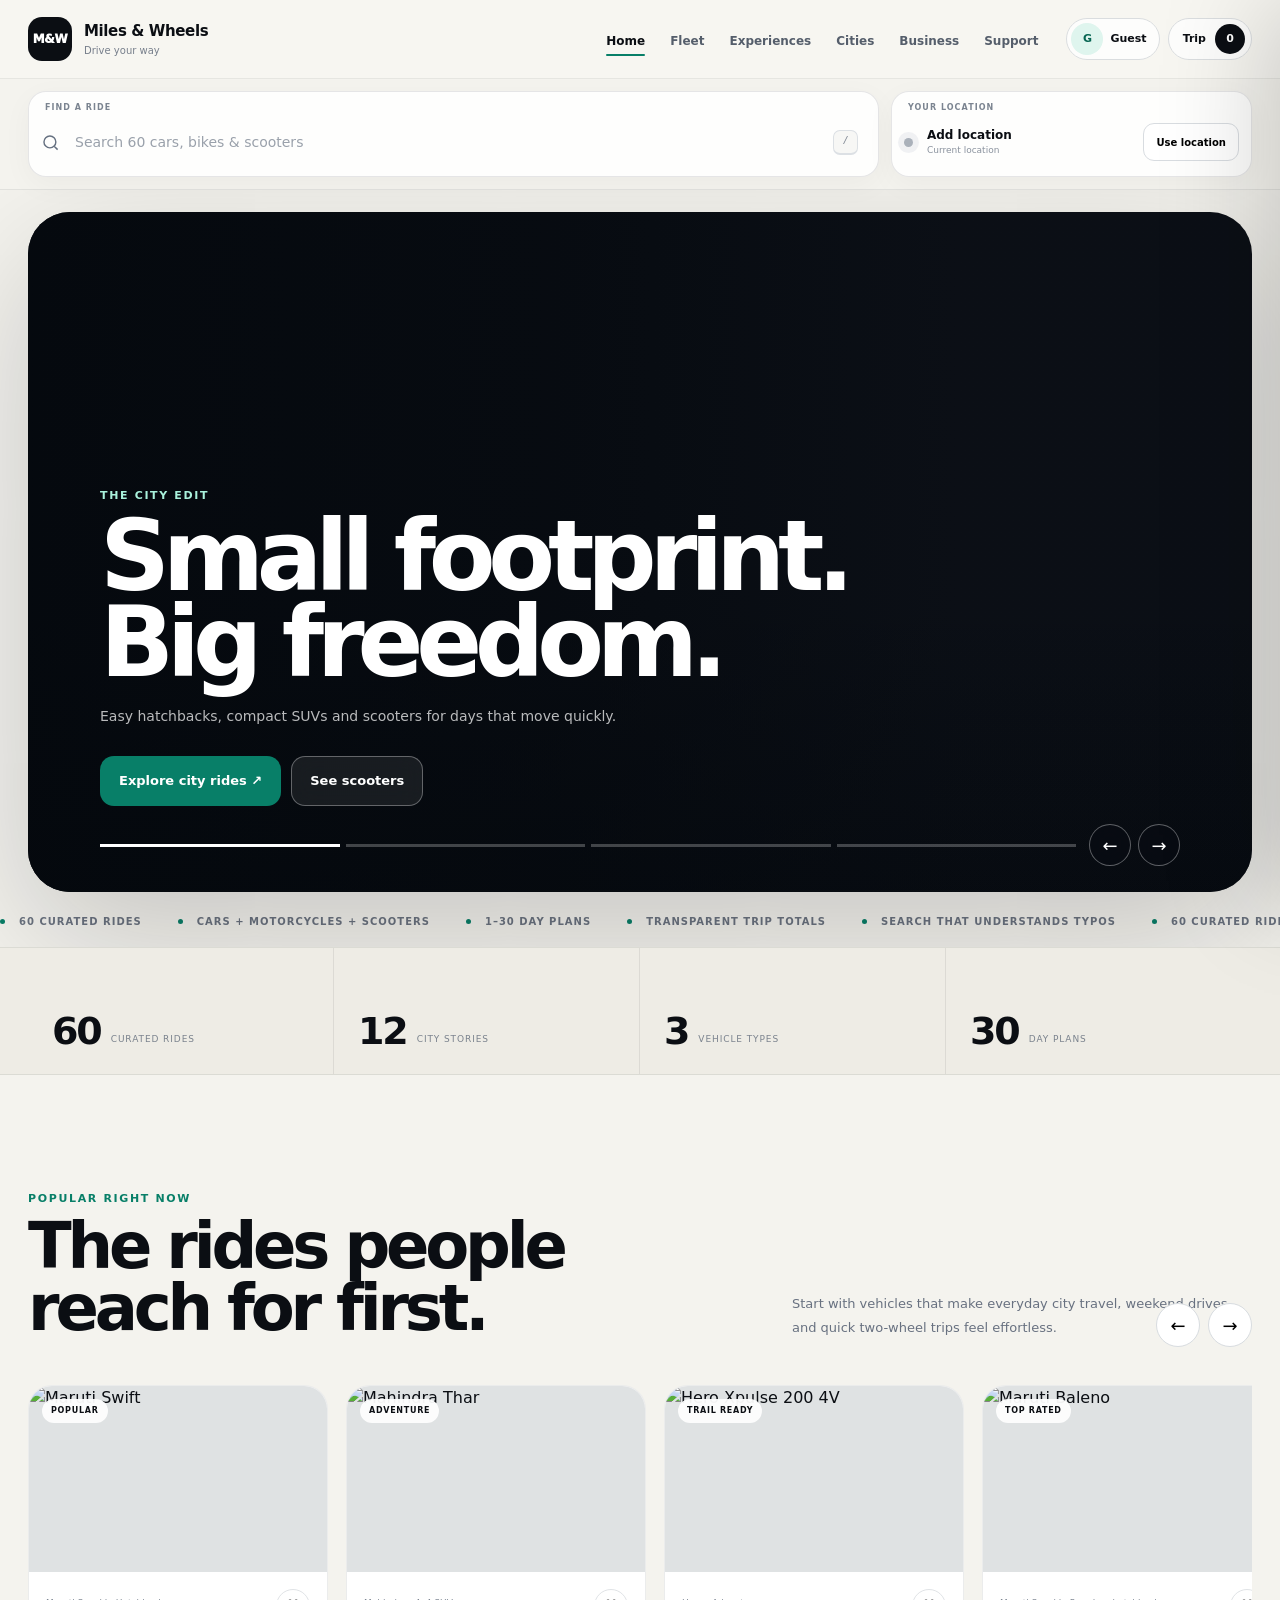
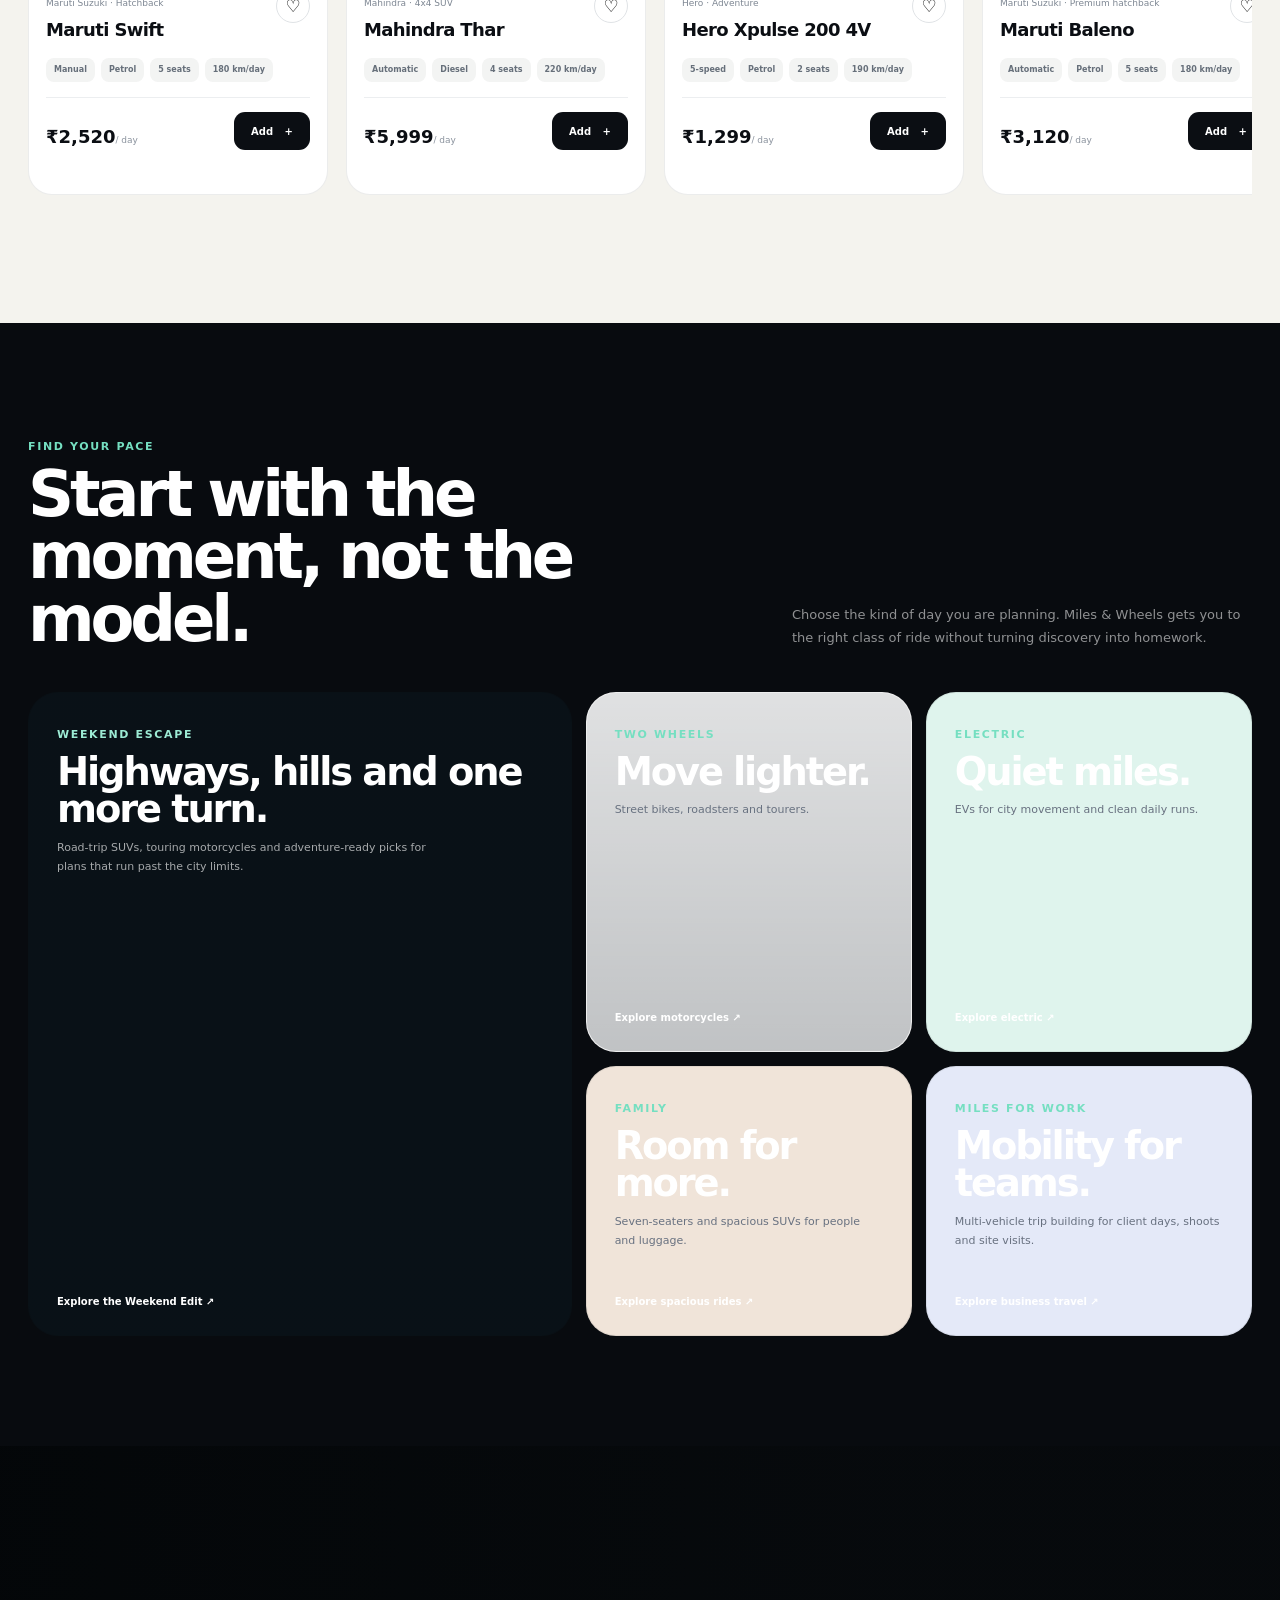
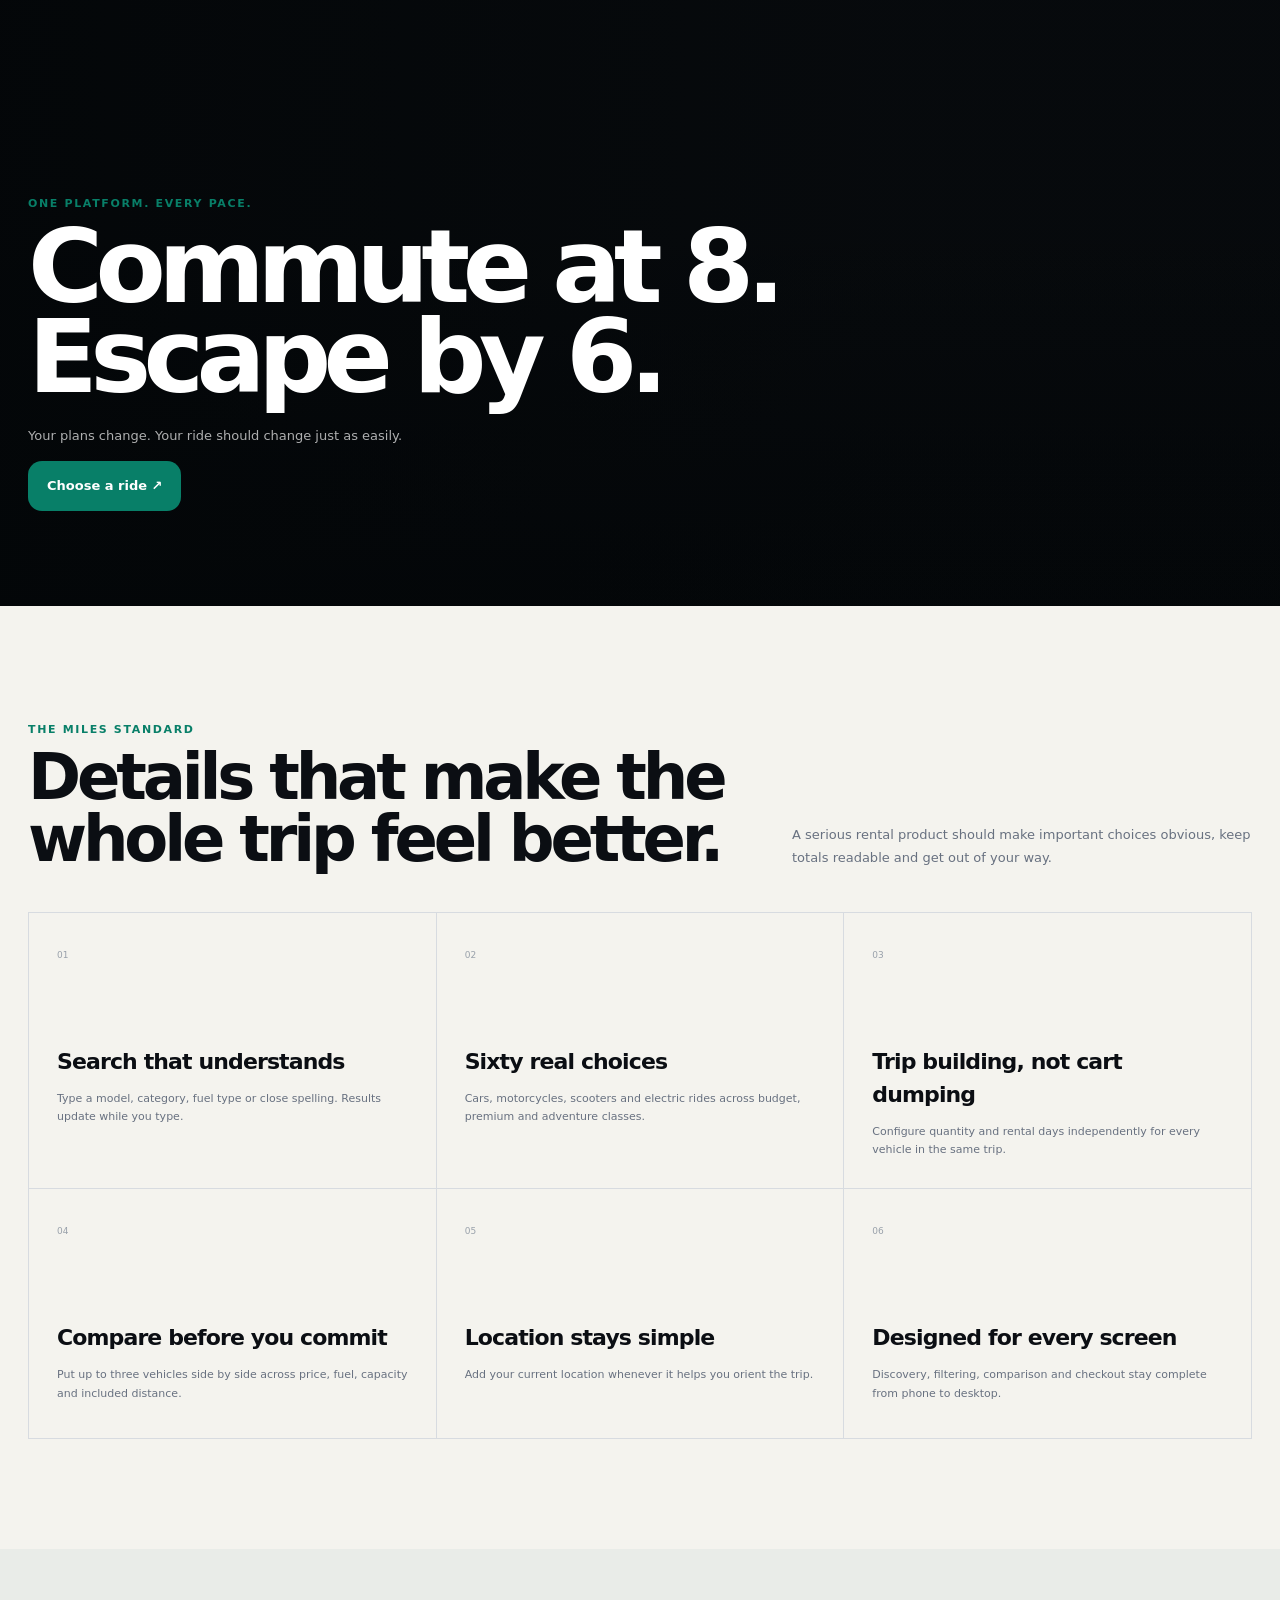
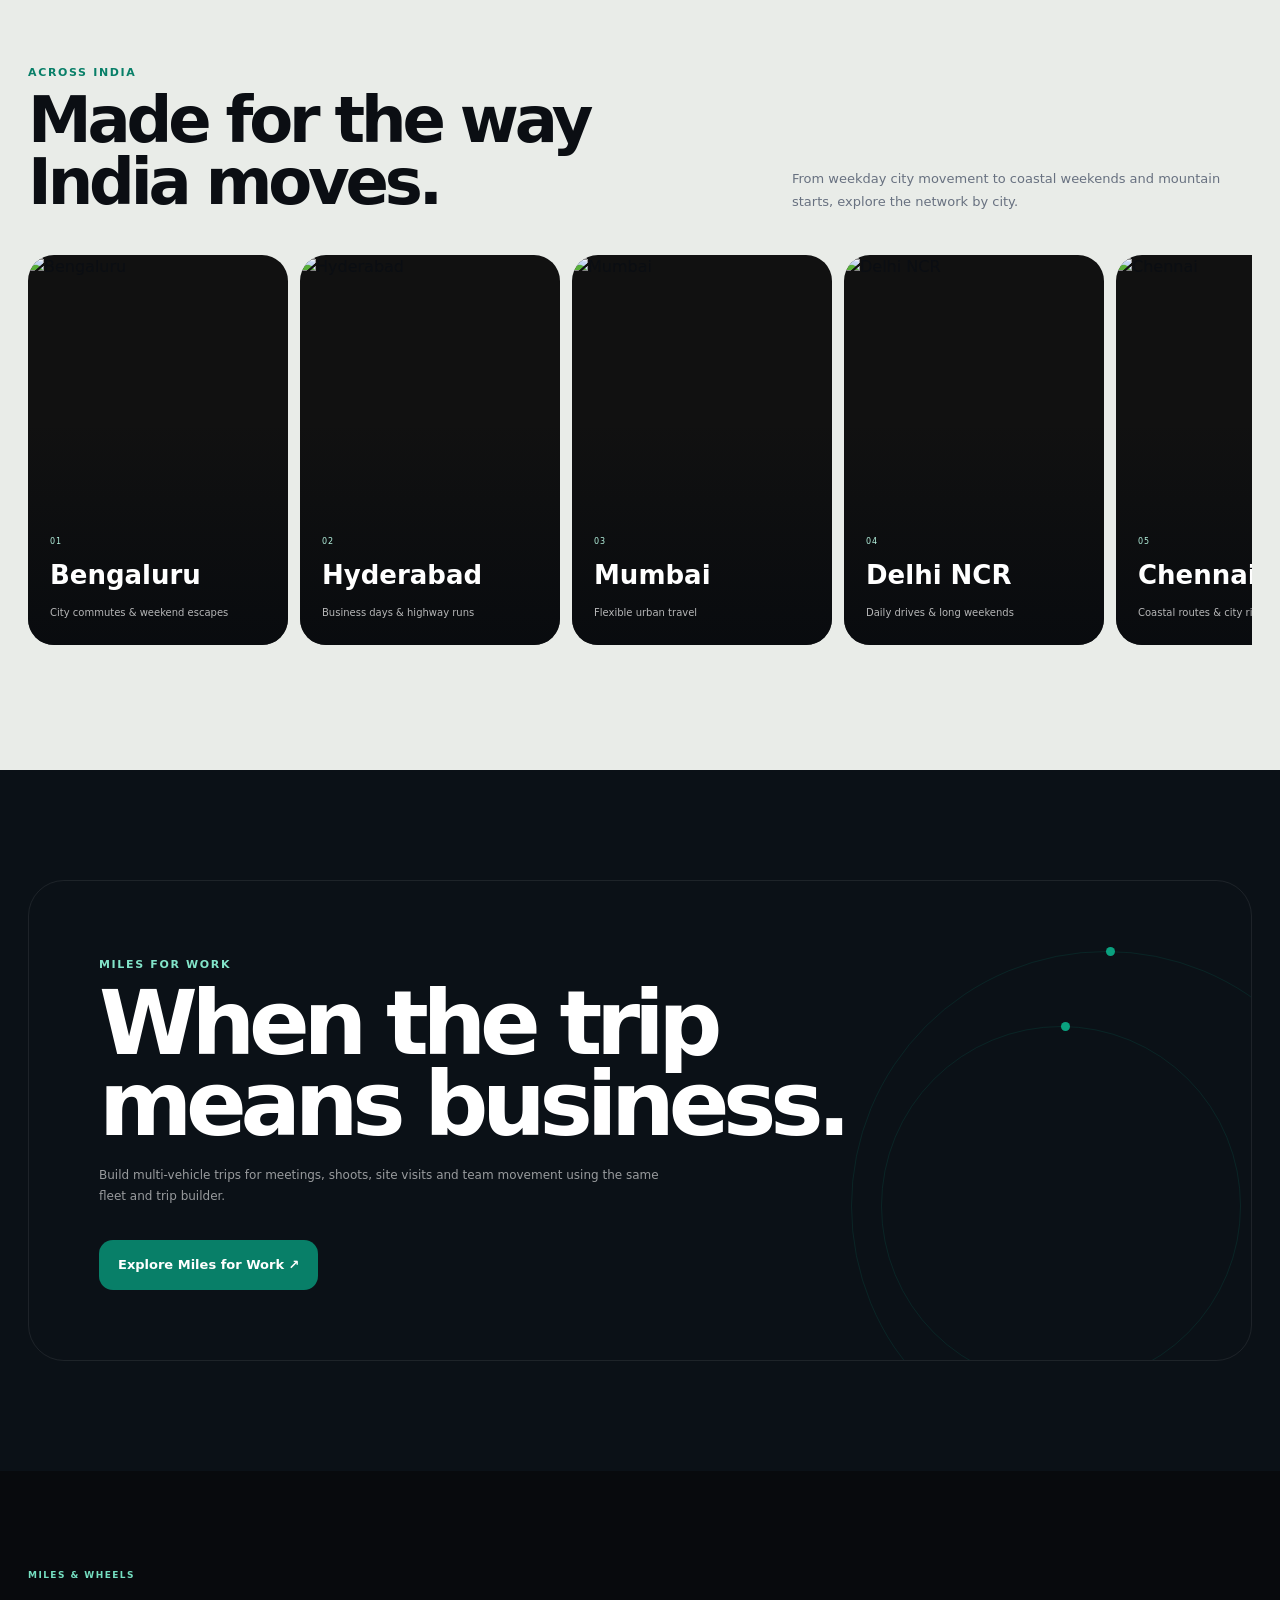
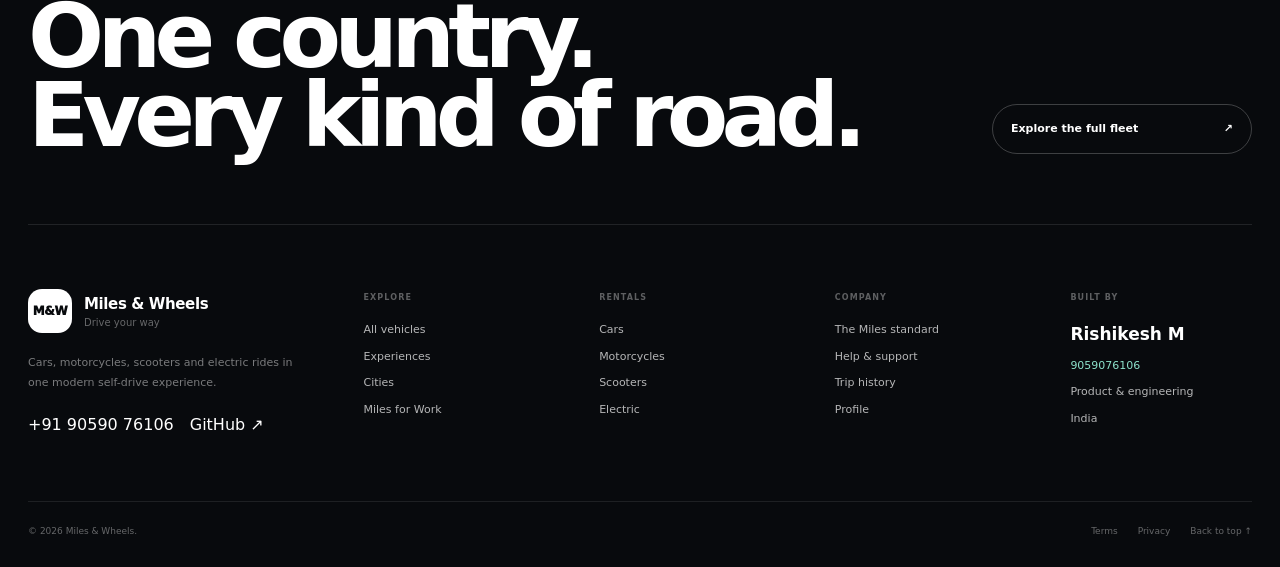
==== commit 2e5fc873: "feat: build v2 flagship multi-page rental experience" ====
--- a/index.html
+++ b/index.html
@@ -1,388 +1 @@
-<!doctype html>
-<html lang="en">
-<head>
-  <meta charset="UTF-8" />
-  <meta name="viewport" content="width=device-width, initial-scale=1.0" />
-  <meta name="theme-color" content="#0b0d10" />
-  <meta name="description" content="Miles & Wheels — premium self-drive cars, bikes and scooters for every kind of trip across India." />
-  <meta property="og:title" content="Miles & Wheels — Drive your way" />
-  <meta property="og:description" content="Discover cars, bikes and scooters in one premium rental experience." />
-  <meta property="og:type" content="website" />
-  <title>Miles & Wheels — Premium Car & Bike Rentals Across India</title>
-  <link rel="icon" href="assets/favicon.svg" type="image/svg+xml" />
-  <link rel="manifest" href="site.webmanifest" />
-  <link rel="preconnect" href="https://images.unsplash.com" />
-  <link rel="stylesheet" href="styles.css" />
-  <link rel="stylesheet" href="motion.css" />
-  <link rel="stylesheet" href="enterprise.css" />
-</head>
-<body>
-  <a class="skip-link" href="#main">Skip to content</a>
-
-  <header class="site-header enterprise-header" id="top">
-    <div class="container nav-wrap">
-      <a class="brand" href="#top" aria-label="Miles & Wheels home">
-        <span class="brand-mark" aria-hidden="true">M&amp;W</span>
-        <span class="brand-copy"><strong>Miles &amp; Wheels</strong><small>Drive your way</small></span>
-      </a>
-
-      <nav class="desktop-nav" aria-label="Primary navigation">
-        <a href="#fleet">Fleet</a>
-        <a href="#experiences">Experiences</a>
-        <a href="#cities">Cities</a>
-        <a href="#how-it-works">How it works</a>
-        <a href="#support">Support</a>
-      </nav>
-
-      <div class="nav-actions">
-        <button class="icon-btn account-btn" id="accountButton" type="button" aria-label="Open profile">
-          <span class="avatar" id="accountAvatar">G</span>
-          <span class="account-label" id="accountLabel">Guest</span>
-        </button>
-        <button class="cart-btn" id="cartButton" type="button" aria-label="Open trip cart">
-          <span aria-hidden="true">Trip</span>
-          <span class="cart-count" id="cartCount">0</span>
-        </button>
-        <button class="menu-btn" id="menuButton" type="button" aria-label="Open menu" aria-expanded="false"><span></span><span></span></button>
-      </div>
-    </div>
-
-    <div class="mobile-menu" id="mobileMenu" hidden>
-      <a href="#fleet">Fleet</a><a href="#experiences">Experiences</a><a href="#cities">Cities</a><a href="#how-it-works">How it works</a><a href="#support">Support</a>
-    </div>
-  </header>
-
-  <main id="main">
-    <section class="hero enterprise-hero section-pad">
-      <div class="container hero-grid">
-        <div class="hero-copy">
-          <p class="eyebrow">Cars. Bikes. One seamless experience.</p>
-          <h1>Drive what the day <br><span>needs.</span></h1>
-          <p class="hero-lead">A city hatchback for Monday. A scooter for the evening. An SUV for the weekend. Miles & Wheels brings every kind of self-drive trip into one beautifully simple place.</p>
-
-          <div class="hero-search-card enterprise-search-card">
-            <label class="search-label" for="heroSearch">Find your next ride</label>
-            <div class="search-box-wrap">
-              <span class="search-icon" aria-hidden="true">⌕</span>
-              <input id="heroSearch" class="search-input" type="search" autocomplete="off" placeholder="Swift, Activa, SUV, electric… or even ‘swft’" aria-controls="searchSuggestions" />
-              <button class="clear-search" id="clearSearch" type="button" aria-label="Clear search" hidden>×</button>
-            </div>
-            <div class="search-suggestions" id="searchSuggestions" role="listbox" hidden></div>
-            <div class="hero-search-meta">
-              <span>Instant suggestions as you type</span>
-              <button class="text-link" id="browseAllButton" type="button">Explore all rides →</button>
-            </div>
-          </div>
-
-          <div class="location-pill" id="locationPill">
-            <span class="location-dot" aria-hidden="true"></span>
-            <div>
-              <strong id="locationTitle">Add your location</strong>
-              <small id="locationSubtitle">Shown for convenience only. Your fleet and pricing stay the same.</small>
-            </div>
-            <button id="detectLocationButton" type="button">Use my location</button>
-          </div>
-
-          <div class="trust-row enterprise-trust" aria-label="Service highlights">
-            <span>20 curated rides</span>
-            <span>1–30 day rentals</span>
-            <span>Transparent pricing</span>
-          </div>
-        </div>
-
-        <div class="hero-visual enterprise-hero-visual" aria-label="Premium rental car on an open road">
-          <div class="hero-image"></div>
-          <div class="hero-price-card">
-            <small>Trending now</small>
-            <strong>Maruti Swift</strong>
-            <span>from ₹2,520 / day</span>
-          </div>
-          <div class="hero-stat-card"><strong>20</strong><span>rides in one fleet</span></div>
-          <div class="enterprise-float-card"><span>Live search</span><strong>Typo-tolerant</strong></div>
-        </div>
-      </div>
-      <div class="enterprise-hero-index" aria-hidden="true"><span>01</span><i></i><span>MOVE FREELY</span></div>
-    </section>
-
-    <section class="quick-categories enterprise-categories" aria-label="Browse by vehicle type">
-      <div class="container category-strip">
-        <button class="category-chip active" data-filter="all" type="button"><span>All rides</span><strong>20</strong></button>
-        <button class="category-chip" data-filter="car" type="button"><span>Cars</span><strong>10</strong></button>
-        <button class="category-chip" data-filter="bike" type="button"><span>Bikes</span><strong>7</strong></button>
-        <button class="category-chip" data-filter="scooter" type="button"><span>Scooters</span><strong>3</strong></button>
-      </div>
-    </section>
-
-    <section class="enterprise-proof-strip" aria-label="Miles and Wheels product promises">
-      <div class="container enterprise-proof-grid">
-        <article><span>01</span><strong>One fleet</strong><p>Cars, bikes and scooters together.</p></article>
-        <article><span>02</span><strong>Clear totals</strong><p>See rent, service, tax and deposit upfront.</p></article>
-        <article><span>03</span><strong>Fast discovery</strong><p>Search by model, brand, type or close spelling.</p></article>
-        <article><span>04</span><strong>Flexible plans</strong><p>Build trips from one day to a full month.</p></article>
-      </div>
-    </section>
-
-    <section class="section-pad enterprise-popular" id="popular">
-      <div class="container">
-        <div class="section-heading split-heading">
-          <div><p class="eyebrow">Popular right now</p><h2>Rides people reach for first.</h2></div>
-          <p>From easy city automatics to road-trip-ready SUVs and everyday two-wheelers.</p>
-        </div>
-        <div class="popular-grid" id="popularGrid"></div>
-      </div>
-    </section>
-
-    <section class="enterprise-experiences section-pad" id="experiences">
-      <div class="container">
-        <div class="section-heading split-heading enterprise-heading-wide">
-          <div><p class="eyebrow">Start with the moment</p><h2>What kind of trip are you planning?</h2></div>
-          <p>Choose the feeling first. We’ll take you straight to the rides that fit.</p>
-        </div>
-        <div class="enterprise-journey-grid">
-          <article class="journey-card journey-city">
-            <div class="journey-number">01</div><div class="journey-icon">CITY</div>
-            <h3>Everyday city</h3><p>Easy parking, simple automatics and efficient daily mobility.</p>
-            <button type="button" data-journey-query="hatchback">Explore city rides <span>↗</span></button>
-          </article>
-          <article class="journey-card journey-weekend">
-            <div class="journey-number">02</div><div class="journey-icon">ESCAPE</div>
-            <h3>Weekend escape</h3><p>SUVs and roadsters for highways, hills and plans that run long.</p>
-            <button type="button" data-journey-query="SUV">Explore road-trip rides <span>↗</span></button>
-          </article>
-          <article class="journey-card journey-two">
-            <div class="journey-number">03</div><div class="journey-icon">TWO</div>
-            <h3>Two-wheel freedom</h3><p>Scooters and motorcycles for lighter, quicker movement.</p>
-            <button type="button" data-journey-type="bike">Explore bikes <span>↗</span></button>
-          </article>
-          <article class="journey-card journey-family">
-            <div class="journey-number">04</div><div class="journey-icon">PLUS</div>
-            <h3>Family & group</h3><p>Room for people, luggage and the extra distance that comes with both.</p>
-            <button type="button" data-journey-query="7 seater">Explore spacious rides <span>↗</span></button>
-          </article>
-        </div>
-      </div>
-    </section>
-
-    <section class="fleet-section section-pad enterprise-fleet" id="fleet">
-      <div class="container">
-        <div class="section-heading split-heading">
-          <div><p class="eyebrow">The complete fleet</p><h2>Find the one that fits.</h2></div>
-          <p id="fleetCountText">Showing all vehicles</p>
-        </div>
-
-        <div class="fleet-toolbar enterprise-toolbar">
-          <div class="type-tabs" role="tablist" aria-label="Vehicle type">
-            <button class="type-tab active" data-type="all" role="tab" type="button">All</button>
-            <button class="type-tab" data-type="car" role="tab" type="button">Cars</button>
-            <button class="type-tab" data-type="bike" role="tab" type="button">Bikes</button>
-            <button class="type-tab" data-type="scooter" role="tab" type="button">Scooters</button>
-          </div>
-          <div class="toolbar-right">
-            <label class="compact-search"><span class="sr-only">Search fleet</span><input id="fleetSearch" type="search" placeholder="Search fleet" autocomplete="off" /></label>
-            <select id="sortSelect" aria-label="Sort vehicles">
-              <option value="popular">Most popular</option>
-              <option value="low">Price: low to high</option>
-              <option value="high">Price: high to low</option>
-              <option value="name">Name A–Z</option>
-            </select>
-          </div>
-        </div>
-
-        <div class="fleet-grid" id="fleetGrid"></div>
-        <div class="empty-state" id="emptyState" hidden>
-          <div class="empty-icon">⌕</div><h3>No exact match</h3><p>Try a model, brand, category, fuel type or a close spelling.</p><button class="secondary-btn" id="resetFiltersButton" type="button">Reset search</button>
-        </div>
-      </div>
-    </section>
-
-    <section class="enterprise-cinematic" aria-label="Miles and Wheels experience">
-      <div class="enterprise-cinematic-media"></div>
-      <div class="enterprise-cinematic-shade"></div>
-      <div class="container enterprise-cinematic-content">
-        <p class="eyebrow">One platform. Every pace.</p>
-        <h2>Commute at 8.<br>Escape by 6.</h2>
-        <p>Your ride should change as easily as your plans do.</p>
-        <button type="button" class="enterprise-light-btn" data-scroll-fleet>Choose a ride <span>↗</span></button>
-      </div>
-      <div class="enterprise-cinematic-meta"><span>20 VEHICLES</span><span>3 VEHICLE TYPES</span><span>30 DAY MAX PLAN</span></div>
-    </section>
-
-    <section class="enterprise-standard section-pad" id="why-us">
-      <div class="container">
-        <div class="enterprise-standard-head">
-          <p class="eyebrow">The Miles standard</p>
-          <h2>Small details.<br>Massive difference.</h2>
-          <p>A modern rental experience should make the important things obvious and everything else disappear.</p>
-        </div>
-        <div class="enterprise-standard-grid">
-          <article><span>01</span><h3>Prices you can read</h3><p>Rental amount, service charge, tax and refundable deposit are separated before confirmation.</p></article>
-          <article><span>02</span><h3>Search that understands</h3><p>Type a model, a category or a close spelling. Results update while you type.</p></article>
-          <article><span>03</span><h3>One trip, multiple rides</h3><p>Add more than one vehicle and configure quantity and rental duration independently.</p></article>
-          <article><span>04</span><h3>Built for every screen</h3><p>The same discovery and booking flow stays available from desktop to mobile.</p></article>
-          <article><span>05</span><h3>Location without lock-in</h3><p>Your detected location is informational. It never changes the fleet or price list.</p></article>
-          <article><span>06</span><h3>Fast return visits</h3><p>Your selected rides and recent trip confirmations remain available in the same browser.</p></article>
-        </div>
-      </div>
-    </section>
-
-    <section class="cities-section section-pad enterprise-cities" id="cities">
-      <div class="container">
-        <div class="section-heading split-heading">
-          <div><p class="eyebrow">Across India</p><h2>Made for the way India moves.</h2></div>
-          <p>Your location can be displayed, but the same fleet remains open to explore.</p>
-        </div>
-        <div class="city-grid enterprise-city-grid">
-          <article><span>01</span><h3>Bengaluru</h3><p>City commutes & weekend escapes</p></article>
-          <article><span>02</span><h3>Hyderabad</h3><p>Business days & highway runs</p></article>
-          <article><span>03</span><h3>Mumbai</h3><p>Flexible urban travel</p></article>
-          <article><span>04</span><h3>Delhi NCR</h3><p>Daily drives & long weekends</p></article>
-          <article><span>05</span><h3>Chennai</h3><p>Coastal routes & city rides</p></article>
-          <article><span>06</span><h3>Goa</h3><p>Scooters, bikes & relaxed drives</p></article>
-          <article><span>07</span><h3>Pune</h3><p>Daily mobility & hill escapes</p></article>
-          <article><span>08</span><h3>Kochi</h3><p>City routes & coastal touring</p></article>
-          <article><span>09</span><h3>Jaipur</h3><p>Heritage drives & open roads</p></article>
-          <article><span>10</span><h3>Chandigarh</h3><p>Planned streets & mountain starts</p></article>
-        </div>
-      </div>
-    </section>
-
-    <section class="enterprise-work section-pad">
-      <div class="container enterprise-work-grid">
-        <div class="enterprise-work-copy">
-          <p class="eyebrow">Miles for Work</p>
-          <h2>When the trip is business.</h2>
-          <p>A cleaner way to assemble mobility for meetings, site visits, shoots, client days and multi-vehicle teams—using the same trip builder.</p>
-          <div class="enterprise-work-points"><span>Multi-vehicle carts</span><span>Clear trip totals</span><span>Flexible duration</span><span>Fast repeat discovery</span></div>
-          <button type="button" class="enterprise-dark-cta" data-scroll-fleet>Build a work trip <span>↗</span></button>
-        </div>
-        <div class="enterprise-work-visual" aria-hidden="true">
-          <div class="work-panel work-panel-a"><small>VEHICLES</small><strong>03</strong><span>One trip</span></div>
-          <div class="work-panel work-panel-b"><small>DURATION</small><strong>05</strong><span>Days</span></div>
-          <div class="work-panel work-panel-c"><small>QUOTE</small><strong>READY</strong><span>Verified total</span></div>
-          <div class="work-route"><i></i><i></i><i></i><b></b></div>
-        </div>
-      </div>
-    </section>
-
-    <section class="how-section section-pad enterprise-how" id="how-it-works">
-      <div class="container">
-        <div class="section-heading centered"><p class="eyebrow">Three simple steps</p><h2>From idea to ignition.</h2></div>
-        <div class="steps-grid enterprise-steps">
-          <article><span>1</span><h3>Discover</h3><p>Search by model, vehicle type, fuel, use case or even a slightly misspelled name.</p></article>
-          <article><span>2</span><h3>Build the trip</h3><p>Add rides, choose whole-number quantities and set the number of rental days for each.</p></article>
-          <article><span>3</span><h3>Confirm</h3><p>Review the complete price breakdown, pickup details and your selected vehicles in one place.</p></article>
-        </div>
-      </div>
-    </section>
-
-    <section class="enterprise-support section-pad" id="support">
-      <div class="container enterprise-support-grid">
-        <div>
-          <p class="eyebrow">Support</p>
-          <h2>Questions should have short roads to answers.</h2>
-        </div>
-        <div class="enterprise-support-actions">
-          <a href="tel:+919059076106"><span>Call</span><strong>+91 90590 76106</strong><i>↗</i></a>
-          <a href="https://github.com/Rishikeshsanin/miles-and-wheels" target="_blank" rel="noreferrer"><span>Project</span><strong>View on GitHub</strong><i>↗</i></a>
-        </div>
-      </div>
-    </section>
-
-    <section class="faq-section section-pad enterprise-faq">
-      <div class="container narrow">
-        <div class="section-heading centered"><p class="eyebrow">Good to know</p><h2>Frequently asked.</h2></div>
-        <div class="faq-list">
-          <details><summary>Can I add more than one vehicle to a trip?</summary><p>Yes. Add multiple rides and configure quantity and rental days independently before reviewing the total.</p></details>
-          <details><summary>Does sharing my location change vehicles or prices?</summary><p>No. Location is only displayed as a convenience. The fleet, ordering and prices stay the same.</p></details>
-          <details><summary>Can I search with incomplete or misspelled names?</summary><p>Yes. Search suggestions update on every character and tolerate common typing mistakes such as “swft” for Swift.</p></details>
-          <details><summary>How long can I set a rental for?</summary><p>Each vehicle can be configured from 1 to 30 rental days in this release.</p></details>
-          <details><summary>Where can I see recent trip confirmations?</summary><p>Open your profile or use Trip history in the footer to revisit confirmations saved in this browser.</p></details>
-        </div>
-      </div>
-    </section>
-  </main>
-
-  <footer class="site-footer enterprise-footer">
-    <div class="container enterprise-footer-top">
-      <div class="enterprise-footer-brand"><a class="brand footer-brand" href="#top"><span class="brand-mark">M&amp;W</span><span class="brand-copy"><strong>Miles &amp; Wheels</strong><small>Drive your way</small></span></a><p>Cars, bikes and scooters in one modern self-drive experience built for India.</p></div>
-      <div><h3>Discover</h3><a href="#fleet">Fleet</a><a href="#experiences">Experiences</a><a href="#popular">Popular rides</a><a href="#cities">Cities</a></div>
-      <div><h3>Trip</h3><a href="#how-it-works">How it works</a><button class="footer-link" id="historyFooterButton" type="button">Trip history</button><button class="footer-link" id="clearDataButton" type="button">Reset browser data</button></div>
-      <div><h3>Support</h3><a href="#support">Help & contact</a><a href="tel:+919059076106">+91 90590 76106</a><a href="https://github.com/Rishikeshsanin/miles-and-wheels" target="_blank" rel="noreferrer">GitHub ↗</a></div>
-      <div class="credits"><h3>Built by</h3><strong>Rishikesh M</strong><span>India</span><small>Product & engineering</small></div>
-    </div>
-    <div class="container footer-bottom enterprise-footer-bottom"><span>© <span id="year"></span> Miles &amp; Wheels.</span><span>Showcase build · Trip confirmations do not reserve live inventory or charge payment.</span></div>
-  </footer>
-
-  <div class="scrim" id="scrim" hidden></div>
-
-  <aside class="drawer" id="cartDrawer" aria-labelledby="cartDrawerTitle" aria-hidden="true">
-    <div class="drawer-header"><div><small>Your trip</small><h2 id="cartDrawerTitle">Trip builder</h2></div><button class="close-btn" data-close="drawer" type="button" aria-label="Close trip">×</button></div>
-    <div class="drawer-body" id="cartItems"></div>
-    <div class="drawer-footer" id="cartFooter"></div>
-  </aside>
-
-  <div class="modal" id="accountModal" role="dialog" aria-modal="true" aria-labelledby="accountModalTitle" hidden>
-    <div class="modal-card small-modal enterprise-modal-card">
-      <button class="close-btn modal-close" type="button" aria-label="Close profile">×</button>
-      <p class="eyebrow">Your profile</p><h2 id="accountModalTitle">Make it yours.</h2>
-      <p>Add a display name for this browser. No email or password is required.</p>
-      <form id="accountForm">
-        <label for="nameInput">Display name</label><input id="nameInput" name="name" maxlength="40" required placeholder="e.g. Rishi" autocomplete="name" />
-        <button class="primary-btn full-btn" type="submit">Continue</button>
-      </form>
-      <button class="secondary-btn full-btn" id="showHistoryButton" type="button">View trip history</button>
-      <button class="text-danger full-btn" id="signOutButton" type="button" hidden>Sign out</button>
-    </div>
-  </div>
-
-  <div class="modal" id="checkoutModal" role="dialog" aria-modal="true" aria-labelledby="checkoutTitle" hidden>
-    <div class="modal-card checkout-card enterprise-modal-card">
-      <button class="close-btn modal-close" type="button" aria-label="Close checkout">×</button>
-      <div class="checkout-grid">
-        <div>
-          <p class="eyebrow">Final review</p><h2 id="checkoutTitle">Confirm your trip.</h2>
-          <p>Review your pickup details and complete the trip confirmation.</p>
-          <form id="checkoutForm" class="checkout-form">
-            <div class="field-grid">
-              <label>Pickup date<input id="pickupDate" type="date" required /></label>
-              <label>Pickup time<input id="pickupTime" type="time" required value="10:00" /></label>
-            </div>
-            <label>Pickup area<input id="pickupArea" maxlength="80" placeholder="e.g. Koramangala, Bengaluru" required /></label>
-            <label class="check-row"><input id="licenseCheck" type="checkbox" required /><span>I understand a valid driving licence and original ID would be required for a commercial rental.</span></label>
-            <button class="primary-btn full-btn" type="submit">Confirm trip</button>
-          </form>
-        </div>
-        <div class="checkout-summary" id="checkoutSummary"></div>
-      </div>
-    </div>
-  </div>
-
-  <div class="modal" id="historyModal" role="dialog" aria-modal="true" aria-labelledby="historyTitle" hidden>
-    <div class="modal-card history-card enterprise-modal-card">
-      <button class="close-btn modal-close" type="button" aria-label="Close trip history">×</button>
-      <p class="eyebrow">Recent trips</p><h2 id="historyTitle">Trip history</h2>
-      <div id="historyList"></div>
-    </div>
-  </div>
-
-  <div class="modal" id="successModal" role="dialog" aria-modal="true" aria-labelledby="successTitle" hidden>
-    <div class="modal-card success-card enterprise-modal-card">
-      <div class="success-mark">✓</div><p class="eyebrow">Trip confirmed</p><h2 id="successTitle">You’re ready for the road.</h2>
-      <p id="successCopy">Your trip confirmation has been added to recent trips.</p>
-      <div class="success-details" id="successDetails"></div>
-      <button class="primary-btn full-btn" id="successDoneButton" type="button">Back to fleet</button>
-      <button class="secondary-btn full-btn" id="successHistoryButton" type="button">View trip history</button>
-    </div>
-  </div>
-
-  <!-- Compatibility hooks for the legacy app binding. Removed immediately by enterprise.js and never rendered. -->
-  <button id="privacyButton" type="button" hidden aria-hidden="true" tabindex="-1"></button>
-  <div class="modal" id="privacyModal" hidden aria-hidden="true" data-compat-only="true"><button id="privacyDoneButton" type="button" hidden tabindex="-1"></button></div>
-
-  <div class="toast-stack" id="toastStack" aria-live="polite"></div>
-
-  <script src="app.js" defer></script>
-  <script src="motion.js" defer></script>
-  <script src="enterprise.js" defer></script>
-</body>
-</html>
+<!doctype html><html lang="en"><head><meta charset="UTF-8"><meta name="viewport" content="width=device-width,initial-scale=1"><meta name="theme-color" content="#0b0e13"><meta name="description" content="Miles & Wheels — premium self-drive cars, motorcycles and scooters across India."><title>Miles & Wheels — Drive your way</title><link rel="icon" href="assets/favicon.svg" type="image/svg+xml"><link rel="manifest" href="site.webmanifest"><link rel="stylesheet" href="assets/css/v2.css"></head><body data-page="home"><div id="siteHeader"></div><main class="mw-page"><section class="mw-hero"><div class="mw-container"><div class="mw-hero-carousel" id="homeHeroCarousel" aria-label="Featured experiences"></div></div><div class="mw-hero-ticker" aria-hidden="true"><div class="mw-ticker-track"><span>60 curated rides</span><span>Cars + motorcycles + scooters</span><span>1–30 day plans</span><span>Transparent trip totals</span><span>Search that understands typos</span><span>60 curated rides</span><span>Cars + motorcycles + scooters</span><span>1–30 day plans</span><span>Transparent trip totals</span><span>Search that understands typos</span></div></div></section><section class="mw-metrics"><div class="mw-container mw-metrics-grid"><article><strong data-count="60">0</strong><span>curated rides</span></article><article><strong data-count="12">0</strong><span>city stories</span></article><article><strong data-count="3">0</strong><span>vehicle types</span></article><article><strong data-count="30">0</strong><span>day plans</span></article></div></section><section class="mw-section"><div class="mw-container"><div class="mw-section-head" data-reveal><div><span class="mw-kicker">Popular right now</span><h2>The rides people reach for first.</h2></div><p>Start with vehicles that make everyday city travel, weekend drives and quick two-wheel trips feel effortless.</p></div><div class="mw-vehicle-row-wrap"><div class="mw-row-arrows"><button data-row-scroll="prev" type="button">←</button><button data-row-scroll="next" type="button">→</button></div><div class="mw-vehicle-row" id="featuredRow"></div></div></div></section><section class="mw-section mw-section-dark" id="experiences"><div class="mw-container"><div class="mw-section-head" data-reveal><div><span class="mw-kicker">Find your pace</span><h2>Start with the moment, not the model.</h2></div><p>Choose the kind of day you are planning. Miles & Wheels gets you to the right class of ride without turning discovery into homework.</p></div><div class="mw-bento"><article class="mw-bento-card mw-bento-main" data-reveal><span class="mw-kicker">Weekend escape</span><h3>Highways, hills and one more turn.</h3><p>Road-trip SUVs, touring motorcycles and adventure-ready picks for plans that run past the city limits.</p><a href="experiences.html#weekend">Explore the Weekend Edit ↗</a></article><article class="mw-bento-card mw-bento-image" data-reveal><span class="mw-kicker">Two wheels</span><h3>Move lighter.</h3><p>Street bikes, roadsters and tourers.</p><a href="fleet.html?type=bike">Explore motorcycles ↗</a></article><article class="mw-bento-card mw-bento-ev" data-reveal><span class="mw-kicker">Electric</span><h3>Quiet miles.</h3><p>EVs for city movement and clean daily runs.</p><a href="fleet.html?fuel=Electric">Explore electric ↗</a></article><article class="mw-bento-card mw-bento-family" data-reveal><span class="mw-kicker">Family</span><h3>Room for more.</h3><p>Seven-seaters and spacious SUVs for people and luggage.</p><a href="fleet.html?q=7 seater">Explore spacious rides ↗</a></article><article class="mw-bento-card mw-bento-business" data-reveal><span class="mw-kicker">Miles for Work</span><h3>Mobility for teams.</h3><p>Multi-vehicle trip building for client days, shoots and site visits.</p><a href="business.html">Explore business travel ↗</a></article></div></div></section><section class="mw-cinematic"><div class="mw-cinematic-media"></div><div class="mw-container mw-cinematic-copy" data-reveal><span class="mw-kicker">One platform. Every pace.</span><h2>Commute at 8.<br>Escape by 6.</h2><p>Your plans change. Your ride should change just as easily.</p><a class="mw-btn mw-btn-green" href="fleet.html">Choose a ride ↗</a></div></section><section class="mw-section" id="standard"><div class="mw-container"><div class="mw-section-head" data-reveal><div><span class="mw-kicker">The Miles standard</span><h2>Details that make the whole trip feel better.</h2></div><p>A serious rental product should make important choices obvious, keep totals readable and get out of your way.</p></div><div class="mw-standard-grid"><article data-reveal><span>01</span><h3>Search that understands</h3><p>Type a model, category, fuel type or close spelling. Results update while you type.</p></article><article data-reveal><span>02</span><h3>Sixty real choices</h3><p>Cars, motorcycles, scooters and electric rides across budget, premium and adventure classes.</p></article><article data-reveal><span>03</span><h3>Trip building, not cart dumping</h3><p>Configure quantity and rental days independently for every vehicle in the same trip.</p></article><article data-reveal><span>04</span><h3>Compare before you commit</h3><p>Put up to three vehicles side by side across price, fuel, capacity and included distance.</p></article><article data-reveal><span>05</span><h3>Location stays simple</h3><p>Add your current location whenever it helps you orient the trip.</p></article><article data-reveal><span>06</span><h3>Designed for every screen</h3><p>Discovery, filtering, comparison and checkout stay complete from phone to desktop.</p></article></div></div></section><section class="mw-section" style="background:#e9ece8"><div class="mw-container"><div class="mw-section-head" data-reveal><div><span class="mw-kicker">Across India</span><h2>Made for the way India moves.</h2></div><p>From weekday city movement to coastal weekends and mountain starts, explore the network by city.</p></div><div class="mw-city-rail" id="cityRail"></div></div></section><section class="mw-section" style="background:#0b1117;color:white"><div class="mw-container" style="position:relative;overflow:hidden;border:1px solid rgba(255,255,255,.08);border-radius:36px;padding:70px"><div class="mw-orbit one"></div><div class="mw-orbit two"></div><div data-reveal style="position:relative;z-index:2;max-width:820px"><span class="mw-kicker" style="color:#82e4c9">Miles for Work</span><h2 style="margin:8px 0 20px;font-size:clamp(56px,7vw,96px);line-height:.9;letter-spacing:-.07em">When the trip<br>means business.</h2><p style="max-width:570px;color:rgba(255,255,255,.58);font-size:12px;line-height:1.8">Build multi-vehicle trips for meetings, shoots, site visits and team movement using the same fleet and trip builder.</p><a class="mw-btn mw-btn-green" href="business.html" style="margin-top:20px">Explore Miles for Work ↗</a></div></div></section></main><div id="siteFooter"></div><script type="module" src="assets/js/site.js"></script><script type="module" src="assets/js/home.js"></script></body></html>
--- a/assets/css/v2.css
+++ b/assets/css/v2.css
@@ -0,0 +1 @@
+:root{--ink:#0b0e13;--ink2:#171c24;--muted:#687180;--line:#dfe3e8;--paper:#fff;--canvas:#f4f3ee;--canvas2:#ebe9e1;--green:#087f68;--green2:#0aa17f;--mint:#b7f1df;--orange:#f36b2d;--danger:#b42318;--shadow:0 24px 80px rgba(11,14,19,.11);--shadow-lg:0 45px 140px rgba(8,12,17,.2);--radius:22px;--radius-lg:36px;--max:1380px;--ease:cubic-bezier(.16,1,.3,1)}*{box-sizing:border-box}html{scroll-behavior:smooth;scroll-padding-top:150px}body{margin:0;background:var(--canvas);color:var(--ink);font-family:Inter,ui-sans-serif,system-ui,-apple-system,BlinkMacSystemFont,"Segoe UI",sans-serif;-webkit-font-smoothing:antialiased;line-height:1.5}body.mw-no-scroll{overflow:hidden}[hidden]{display:none!important}a{color:inherit;text-decoration:none}button,input,select{font:inherit}button{cursor:pointer}img{display:block;max-width:100%}.mw-container{width:min(var(--max),calc(100% - 56px));margin-inline:auto}.mw-page{min-height:60vh}.mw-kicker,.mw-field-kicker,.mw-modal-kicker,.mw-promo-kicker{font-size:11px;font-weight:900;letter-spacing:.15em;text-transform:uppercase;color:var(--green)}.mw-btn{min-height:50px;border-radius:14px;padding:0 18px;border:1px solid transparent;font-weight:850;font-size:13px;display:inline-flex;align-items:center;justify-content:center;gap:10px;transition:transform .25s var(--ease),box-shadow .25s var(--ease),background .25s}.mw-btn:hover{transform:translateY(-2px)}.mw-btn-dark{background:var(--ink);color:#fff;box-shadow:0 12px 35px rgba(11,14,19,.16)}.mw-btn-line{background:#fff;border-color:var(--line);color:var(--ink)}.mw-btn-green{background:var(--green);color:#fff}.mw-header{position:sticky;top:0;z-index:110;background:rgba(247,246,242,.88);backdrop-filter:blur(22px);border-bottom:1px solid rgba(11,14,19,.07)}.mw-nav{min-height:78px;display:flex;align-items:center;gap:28px}.mw-brand{display:inline-flex;align-items:center;gap:12px;flex:none}.mw-brand-mark{width:44px;height:44px;border-radius:14px;background:var(--ink);color:#fff;display:grid;place-items:center;font-weight:950;font-size:12px;letter-spacing:-.03em}.mw-brand>span:last-child{display:grid}.mw-brand strong{font-size:15px;letter-spacing:-.025em}.mw-brand small{font-size:10px;color:#777f8b}.mw-desktop-nav{margin-left:auto;display:flex;align-items:center;gap:25px}.mw-desktop-nav a{position:relative;padding:29px 0 25px;color:#555e6b;font-size:12px;font-weight:780}.mw-desktop-nav a:after{content:"";position:absolute;left:0;right:0;bottom:19px;height:2px;border-radius:2px;background:var(--green);transform:scaleX(0);transition:transform .25s var(--ease)}.mw-desktop-nav a:hover,.mw-desktop-nav a.is-active{color:var(--ink)}.mw-desktop-nav a.is-active:after{transform:scaleX(1)}.mw-nav-actions{display:flex;align-items:center;gap:8px}.mw-icon-button,.mw-trip-button,.mw-menu-button{height:42px;border:1px solid #dadddf;border-radius:999px;background:rgba(255,255,255,.8);color:var(--ink)}.mw-icon-button{display:flex;align-items:center;gap:7px;padding:4px 12px 4px 4px;font-size:11px;font-weight:800}.mw-avatar{width:32px;height:32px;border-radius:50%;display:grid;place-items:center;background:#dff5ee;color:#086653}.mw-trip-button{display:flex;align-items:center;gap:9px;padding:0 6px 0 14px;font-size:11px;font-weight:900}.mw-trip-button b{min-width:30px;height:30px;border-radius:999px;background:var(--ink);color:#fff;display:grid;place-items:center}.mw-menu-button{display:none;width:42px;padding:0;position:relative}.mw-menu-button i{position:absolute;left:12px;right:12px;top:16px;height:1.5px;background:var(--ink)}.mw-menu-button i+i{top:23px}.mw-mobile-menu{background:#fff;border-top:1px solid var(--line);padding:12px 24px 20px}.mw-mobile-menu a{display:block;padding:11px 0;font-weight:800}.mw-utility-bar{position:sticky;top:78px;z-index:100;background:rgba(244,243,238,.94);backdrop-filter:blur(18px);border-bottom:1px solid rgba(11,14,19,.08)}.mw-utility-grid{display:grid;grid-template-columns:minmax(0,1.65fr) minmax(320px,.7fr);gap:12px;padding:12px 0}.mw-global-search,.mw-location-control{position:relative;border:1px solid rgba(11,14,19,.1);border-radius:18px;background:rgba(255,255,255,.9);box-shadow:0 8px 30px rgba(11,14,19,.04)}.mw-global-search{padding:10px 12px 11px}.mw-field-kicker{display:block;margin:0 0 5px 4px;color:#7b8490;font-size:8px;letter-spacing:.13em}.mw-search-field{height:46px;display:grid;grid-template-columns:24px 1fr auto auto;align-items:center;gap:8px}.mw-search-field svg{width:19px;fill:none;stroke:#657080;stroke-width:1.8}.mw-search-field input{min-width:0;border:0;outline:0;background:transparent;font-size:14px;color:var(--ink)}.mw-search-field input::placeholder{color:#9aa1ab}.mw-search-field kbd{width:25px;height:25px;border:1px solid #dce0e4;border-bottom-width:2px;border-radius:7px;display:grid;place-items:center;color:#7c8590;background:#f7f7f5;font-size:10px}.mw-search-field button{width:28px;height:28px;border:0;border-radius:50%;background:#edf0f2;color:#4d5662;font-size:18px}.mw-search-results{position:absolute;z-index:150;left:0;right:0;top:calc(100% + 8px);max-height:min(520px,65vh);overflow:auto;padding:9px;border:1px solid rgba(11,14,19,.1);border-radius:20px;background:#fff;box-shadow:var(--shadow-lg)}.mw-search-result{display:grid;grid-template-columns:64px minmax(0,1fr) auto;align-items:center;gap:12px;padding:9px;border-radius:13px;transition:background .2s}.mw-search-result:hover{background:#f3f5f4}.mw-search-result img{width:64px;height:48px;object-fit:cover;border-radius:10px}.mw-search-result strong{display:block;font-size:13px}.mw-search-result small{display:block;color:#7a8290;font-size:10px}.mw-search-result>b{font-size:12px}.mw-search-result>b small{display:inline}.mw-search-empty{padding:22px;display:grid;gap:7px}.mw-search-empty strong{font-size:15px}.mw-search-empty span{font-size:12px;color:var(--muted)}.mw-search-empty a{margin-top:5px;color:var(--green);font-size:11px;font-weight:850}.mw-location-control{padding:10px 12px}.mw-location-inner{height:46px;display:grid;grid-template-columns:12px 1fr auto;align-items:center;gap:11px}.mw-location-pulse{width:9px;height:9px;border-radius:50%;background:#aab1ba;box-shadow:0 0 0 6px rgba(148,158,169,.13)}.mw-location-control.is-set .mw-location-pulse{background:var(--green2);box-shadow:0 0 0 6px rgba(10,161,127,.11)}.mw-location-inner strong{display:block;font-size:12px;white-space:nowrap;overflow:hidden;text-overflow:ellipsis}.mw-location-inner small{display:block;color:#8a929d;font-size:9px}.mw-location-inner button{height:38px;border:1px solid #d8dce0;border-radius:11px;background:#fff;padding:0 12px;font-size:10px;font-weight:850}.mw-section{padding:110px 0}.mw-section-head{display:flex;justify-content:space-between;align-items:end;gap:40px;margin-bottom:42px}.mw-section-head h2{margin:6px 0 0;font-size:clamp(42px,5vw,74px);line-height:.97;letter-spacing:-.065em;max-width:830px}.mw-section-head p{max-width:460px;margin:0;color:var(--muted);font-size:13px;line-height:1.8}.mw-section-dark{background:#080b0f;color:#fff}.mw-section-dark .mw-kicker{color:#75dfc1}.mw-section-dark .mw-section-head p{color:rgba(255,255,255,.55)}.mw-hero{padding:22px 0 0;background:var(--canvas);overflow:hidden}.mw-hero-carousel{position:relative;min-height:680px;border-radius:42px;overflow:hidden;background:#0c1017;box-shadow:var(--shadow-lg)}.mw-slide{position:absolute;inset:0;opacity:0;visibility:hidden;transform:scale(1.03);transition:opacity .8s ease,transform 1.3s var(--ease),visibility .8s}.mw-slide.is-active{opacity:1;visibility:visible;transform:scale(1)}.mw-slide-bg{position:absolute;inset:0;background-size:cover;background-position:center}.mw-slide-bg:after{content:"";position:absolute;inset:0;background:linear-gradient(90deg,rgba(4,8,13,.88) 0%,rgba(4,8,13,.62) 43%,rgba(4,8,13,.12) 76%),linear-gradient(0deg,rgba(4,8,13,.55),transparent 42%)}.mw-slide-content{position:relative;z-index:2;min-height:680px;padding:78px 72px 86px;display:flex;flex-direction:column;justify-content:flex-end;align-items:flex-start;color:#fff}.mw-slide-content .mw-kicker{color:#a9f2dc}.mw-slide-content h1{margin:10px 0 18px;max-width:860px;font-size:clamp(64px,7.6vw,118px);line-height:.88;letter-spacing:-.075em}.mw-slide-content p{max-width:620px;margin:0;color:rgba(255,255,255,.72);font-size:14px;line-height:1.75}.mw-slide-actions{display:flex;gap:10px;margin-top:28px}.mw-slide-actions .mw-btn-line{background:rgba(255,255,255,.08);border-color:rgba(255,255,255,.32);color:#fff;backdrop-filter:blur(12px)}.mw-carousel-ui{position:absolute;z-index:5;left:72px;right:72px;bottom:26px;display:flex;align-items:center;gap:13px}.mw-carousel-bars{display:grid;grid-template-columns:repeat(4,1fr);gap:6px;flex:1}.mw-carousel-bars button{height:3px;padding:0;border:0;background:rgba(255,255,255,.24);overflow:hidden;position:relative}.mw-carousel-bars button:after{content:"";position:absolute;inset:0;background:#fff;transform-origin:left;transform:scaleX(0)}.mw-carousel-bars button.is-active:after{animation:mwSlideProgress 6s linear forwards}.mw-carousel-controls{display:flex;gap:7px}.mw-carousel-controls button{width:42px;height:42px;border:1px solid rgba(255,255,255,.35);border-radius:50%;background:rgba(10,14,20,.35);color:#fff;font-size:18px;backdrop-filter:blur(10px)}@keyframes mwSlideProgress{to{transform:scaleX(1)}}.mw-hero-ticker{display:flex;overflow:hidden;padding:22px 0 18px}.mw-ticker-track{display:flex;gap:36px;min-width:max-content;animation:mwTicker 25s linear infinite}.mw-ticker-track span{display:flex;align-items:center;gap:14px;color:#6b7380;font-size:10px;font-weight:850;letter-spacing:.1em;text-transform:uppercase}.mw-ticker-track span:before{content:"";width:5px;height:5px;border-radius:50%;background:var(--green)}@keyframes mwTicker{to{transform:translateX(-50%)}}.mw-metrics{border-top:1px solid rgba(11,14,19,.08);border-bottom:1px solid rgba(11,14,19,.08);background:#eeece5}.mw-metrics-grid{display:grid;grid-template-columns:repeat(4,1fr)}.mw-metrics article{min-height:126px;padding:24px;border-right:1px solid rgba(11,14,19,.08);display:flex;align-items:end;gap:10px}.mw-metrics article:last-child{border-right:0}.mw-metrics strong{font-size:38px;line-height:1;letter-spacing:-.055em}.mw-metrics span{padding-bottom:4px;color:#7a828d;font-size:9px;text-transform:uppercase;letter-spacing:.1em}.mw-vehicle-row-wrap{position:relative}.mw-vehicle-row{display:grid;grid-auto-flow:column;grid-auto-columns:minmax(300px,370px);gap:18px;overflow:auto;scroll-snap-type:x mandatory;padding:4px 2px 18px;scrollbar-width:none}.mw-vehicle-row::-webkit-scrollbar{display:none}.mw-vehicle-card{position:relative;scroll-snap-align:start;border:1px solid rgba(11,14,19,.08);border-radius:24px;background:#fff;overflow:hidden;transition:transform .35s var(--ease),box-shadow .35s}.mw-vehicle-card:hover{transform:translateY(-6px);box-shadow:0 28px 70px rgba(11,14,19,.11)}.mw-vehicle-card.mw-tilt-ready{transform-style:preserve-3d;will-change:transform}.mw-vehicle-media{position:relative;display:block;aspect-ratio:16/10;overflow:hidden;background:#dfe2e3}.mw-vehicle-media img{width:100%;height:100%;object-fit:cover;transition:transform .75s var(--ease),filter .5s}.mw-vehicle-card:hover .mw-vehicle-media img{transform:scale(1.055)}.mw-vehicle-badge{position:absolute;left:13px;top:13px;padding:6px 9px;border-radius:999px;background:rgba(255,255,255,.9);backdrop-filter:blur(12px);font-size:8px;font-weight:900;letter-spacing:.09em;text-transform:uppercase}.mw-vehicle-copy{padding:17px}.mw-vehicle-title{display:flex;justify-content:space-between;gap:12px}.mw-vehicle-title small{color:#7e8793;font-size:9px}.mw-vehicle-title h3{margin:3px 0 0;font-size:18px;letter-spacing:-.035em}.mw-favourite{width:34px;height:34px;border:1px solid #e0e3e6;border-radius:50%;background:#fff;font-size:17px}.mw-favourite.is-active{color:#e22d61;background:#fff0f4}.mw-specs{display:flex;flex-wrap:wrap;gap:6px;margin:15px 0}.mw-specs span{padding:6px 8px;border-radius:8px;background:#f3f4f3;color:#666f7a;font-size:8px;font-weight:750}.mw-vehicle-bottom{display:flex;align-items:end;justify-content:space-between;gap:14px;border-top:1px solid #eceef0;padding-top:14px}.mw-vehicle-bottom strong{font-size:18px}.mw-vehicle-bottom small{color:#8a929d;font-size:9px}.mw-add-button{height:38px;min-width:76px;border:0;border-radius:11px;background:var(--ink);color:#fff;font-size:10px;font-weight:900}.mw-add-button span{margin-left:8px}.mw-row-arrows{position:absolute;right:0;top:-78px;display:flex;gap:8px}.mw-row-arrows button{width:44px;height:44px;border:1px solid #d8dce0;border-radius:50%;background:#fff;font-size:18px}.mw-bento{display:grid;grid-template-columns:1.25fr .75fr .75fr;grid-template-rows:360px 270px;gap:14px}.mw-bento-card{position:relative;overflow:hidden;border-radius:30px;padding:28px;background:#fff;border:1px solid rgba(11,14,19,.07)}.mw-bento-card h3{margin:8px 0 10px;font-size:clamp(28px,3vw,44px);line-height:.98;letter-spacing:-.055em}.mw-bento-card p{max-width:390px;color:var(--muted);font-size:11px;line-height:1.7}.mw-bento-card a{position:absolute;left:28px;bottom:26px;font-size:10px;font-weight:900}.mw-bento-main{grid-row:span 2;background:#0a1117;color:#fff}.mw-bento-main:before,.mw-bento-image:before{content:"";position:absolute;inset:0;background-size:cover;background-position:center;opacity:.38;transition:transform 1s var(--ease),opacity .6s}.mw-bento-main:before{background-image:linear-gradient(#06111788,#061117bb),url('https://images.unsplash.com/photo-1500534623283-312aade485b7?auto=format&fit=crop&w=1400&q=84')}.mw-bento-main:hover:before,.mw-bento-image:hover:before{transform:scale(1.06);opacity:.52}.mw-bento-main>*{position:relative;z-index:1}.mw-bento-main .mw-kicker{color:#9cebd4}.mw-bento-main p{color:rgba(255,255,255,.64)}.mw-bento-image{color:#fff}.mw-bento-image:before{background-image:linear-gradient(#07101855,#071018aa),url('https://images.unsplash.com/photo-1558981806-ec527fa84c39?auto=format&fit=crop&w=900&q=84')}.mw-bento-image>*{position:relative;z-index:1}.mw-bento-ev{background:#dff4ed}.mw-bento-family{background:#f0e4d9}.mw-bento-business{background:#e4e9f8}.mw-standard-grid{display:grid;grid-template-columns:repeat(3,1fr);border-top:1px solid #d7dbe0;border-left:1px solid #d7dbe0}.mw-standard-grid article{min-height:250px;padding:28px;border-right:1px solid #d7dbe0;border-bottom:1px solid #d7dbe0;transition:background .3s,transform .3s var(--ease)}.mw-standard-grid article:hover{background:#fff;transform:translateY(-4px)}.mw-standard-grid span{font-size:9px;color:#98a0aa}.mw-standard-grid h3{margin:80px 0 12px;font-size:22px;letter-spacing:-.04em}.mw-standard-grid p{margin:0;color:var(--muted);font-size:11px;line-height:1.7}.mw-cinematic{position:relative;min-height:760px;overflow:hidden;background:#080b0e;color:#fff;display:flex;align-items:flex-end}.mw-cinematic-media{position:absolute;inset:-2%;background:url('https://images.unsplash.com/photo-1503376780353-7e6692767b70?auto=format&fit=crop&w=2200&q=88') center/cover no-repeat;transform:scale(1.04);transition:transform 1.4s var(--ease)}.mw-cinematic:hover .mw-cinematic-media{transform:scale(1)}.mw-cinematic:after{content:"";position:absolute;inset:0;background:linear-gradient(90deg,rgba(3,6,8,.88),rgba(3,6,8,.28) 68%),linear-gradient(0deg,rgba(3,6,8,.78),transparent 50%)}.mw-cinematic-copy{position:relative;z-index:2;padding-bottom:95px}.mw-cinematic h2{margin:8px 0 22px;max-width:940px;font-size:clamp(64px,8vw,118px);line-height:.88;letter-spacing:-.075em}.mw-cinematic p{max-width:520px;color:rgba(255,255,255,.68);font-size:13px;line-height:1.8}.mw-city-rail{display:grid;grid-auto-flow:column;grid-auto-columns:minmax(260px,360px);gap:12px;overflow:auto;scroll-snap-type:x mandatory;scrollbar-width:none;padding-bottom:15px}.mw-city-rail::-webkit-scrollbar{display:none}.mw-city-card{position:relative;min-height:390px;border-radius:26px;overflow:hidden;scroll-snap-align:start;background:#111}.mw-city-card img{position:absolute;width:100%;height:100%;object-fit:cover;transition:transform .7s var(--ease)}.mw-city-card:hover img{transform:scale(1.06)}.mw-city-card:after{content:"";position:absolute;inset:0;background:linear-gradient(0deg,rgba(7,10,14,.82),transparent 58%)}.mw-city-card div{position:absolute;z-index:2;left:22px;right:22px;bottom:22px;color:#fff}.mw-city-card small{font-size:8px;letter-spacing:.12em;text-transform:uppercase;color:#b5f3df}.mw-city-card h3{margin:5px 0 4px;font-size:26px}.mw-city-card span{font-size:10px;color:rgba(255,255,255,.7)}.mw-footer{background:#080a0d;color:#fff;padding-top:90px}.mw-footer-hero{display:flex;justify-content:space-between;align-items:end;gap:40px;padding-bottom:70px;border-bottom:1px solid rgba(255,255,255,.1)}.mw-footer-kicker{color:#75dfc1;font-size:9px;font-weight:900;letter-spacing:.16em;text-transform:uppercase}.mw-footer-hero h2{margin:12px 0 0;font-size:clamp(58px,7vw,100px);line-height:.88;letter-spacing:-.075em}.mw-footer-cta{min-width:260px;border:1px solid rgba(255,255,255,.22);border-radius:999px;padding:16px 18px;display:flex;justify-content:space-between;align-items:center;font-size:11px;font-weight:850}.mw-footer-cta:hover{background:#fff;color:#080a0d}.mw-footer-grid{display:grid;grid-template-columns:1.55fr repeat(4,1fr);gap:54px;padding:64px 0}.mw-brand-dark .mw-brand-mark{background:#fff;color:#080a0d}.mw-brand-dark strong{color:#fff}.mw-brand-dark small{color:rgba(255,255,255,.38)}.mw-footer-brand p{max-width:380px;color:rgba(255,255,255,.46);font-size:11px;line-height:1.8;margin:20px 0}.mw-footer-contact{display:flex;gap:16px;flex-wrap:wrap}.mw-footer h3{margin:3px 0 18px;color:rgba(255,255,255,.35);font-size:8px;letter-spacing:.14em;text-transform:uppercase}.mw-footer-grid>div:not(.mw-footer-brand)>a,.mw-footer-link,.mw-footer-built span{display:block;margin:10px 0;color:rgba(255,255,255,.7);font-size:11px}.mw-footer a:hover,.mw-footer-link:hover{color:#fff}.mw-footer-link{padding:0;border:0;background:none;text-align:left}.mw-footer-built strong{display:block;font-size:17px;margin-bottom:10px}.mw-footer-built>a{color:#8de3cc!important}.mw-footer-bottom{display:flex;justify-content:space-between;gap:30px;padding:23px 0 28px;border-top:1px solid rgba(255,255,255,.09);color:rgba(255,255,255,.38);font-size:9px}.mw-footer-bottom div{display:flex;gap:20px}.mw-overlay{position:fixed;inset:0;z-index:180;background:rgba(3,6,9,.56);backdrop-filter:blur(6px)}.mw-drawer{position:fixed;z-index:190;top:0;right:0;width:min(470px,100%);height:100dvh;display:flex;flex-direction:column;background:#fff;box-shadow:-35px 0 100px rgba(0,0,0,.18);transform:translateX(104%);transition:transform .38s var(--ease)}.mw-drawer.is-open{transform:none}.mw-drawer>header{padding:24px;display:flex;justify-content:space-between;border-bottom:1px solid var(--line)}.mw-drawer>header span{font-size:9px;color:var(--muted);text-transform:uppercase;letter-spacing:.12em}.mw-drawer>header h2{margin:2px 0 0;font-size:28px;letter-spacing:-.045em}.mw-close{width:38px;height:38px;border:1px solid #dce0e4;border-radius:50%;background:#fff;font-size:20px}.mw-drawer-body{flex:1;overflow:auto;padding:16px 22px}.mw-drawer>footer{padding:18px 22px 24px;border-top:1px solid var(--line);background:#fafaf7}.mw-empty-cart{text-align:center;padding:80px 20px;display:grid;gap:10px}.mw-empty-cart>span{font-size:44px;color:#b0b6be}.mw-empty-cart p{margin:0 0 8px;color:var(--muted);font-size:11px}.mw-cart-item{display:grid;grid-template-columns:86px 1fr;gap:13px;padding:13px 0;border-bottom:1px solid #eceff1}.mw-cart-item img{width:86px;height:72px;object-fit:cover;border-radius:12px}.mw-cart-item-head{display:flex;justify-content:space-between;gap:8px}.mw-cart-item-head strong{font-size:12px}.mw-cart-item-head button{border:0;background:none;color:#7f8791}.mw-cart-item>div>small{font-size:9px;color:var(--muted)}.mw-cart-controls{display:grid;grid-template-columns:1fr 1fr;gap:8px;margin-top:10px}.mw-cart-controls label{font-size:8px;color:#7b8490}.mw-cart-controls label>span{margin-top:4px;display:flex;justify-content:space-between;align-items:center;border:1px solid #e2e5e8;border-radius:9px;padding:3px}.mw-cart-controls button{width:25px;height:25px;border:0;border-radius:6px;background:#f1f2f1}.mw-price-row{display:flex;justify-content:space-between;margin:7px 0;color:#59616d;font-size:10px}.mw-price-total{padding-top:10px;margin-top:10px;border-top:1px solid #dde1e5;color:var(--ink);font-size:14px}.mw-deposit{display:block;margin:11px 0 14px;color:#39776c;font-size:9px}.mw-drawer>footer .mw-btn{width:100%}.mw-modal{position:fixed;z-index:200;inset:0;display:grid;place-items:center;padding:24px;overflow:auto}.mw-modal-card{position:relative;width:min(880px,100%);max-height:calc(100dvh - 48px);overflow:auto;background:#fff;border-radius:30px;padding:34px;box-shadow:var(--shadow-lg)}.mw-modal-small{width:min(500px,100%)}.mw-modal-card>.mw-close{position:absolute;right:18px;top:18px}.mw-modal-card h2{margin:6px 46px 10px 0;font-size:36px;letter-spacing:-.055em}.mw-modal-card>p{color:var(--muted);font-size:12px}.mw-modal-card form{display:grid;gap:12px}.mw-modal-card form label:not(.mw-check){display:grid;gap:6px;color:#535d68;font-size:9px;font-weight:850}.mw-modal-card input{height:48px;border:1px solid #dce0e4;border-radius:11px;padding:0 12px;outline:0}.mw-modal-card input:focus{border-color:var(--green);box-shadow:0 0 0 3px rgba(8,127,104,.1)}.mw-text-danger{margin-top:8px;border:0;background:none;color:var(--danger);font-size:10px;font-weight:850}.mw-checkout-card{width:min(980px,100%)}.mw-checkout-grid{display:grid;grid-template-columns:1fr 1fr;gap:36px}.mw-form-grid{display:grid;grid-template-columns:1fr 1fr;gap:10px}.mw-check{display:flex;gap:10px;align-items:flex-start;font-size:10px;color:var(--muted)}.mw-check input{height:auto;margin-top:2px}.mw-checkout-summary{background:#f5f4ef;border-radius:18px;padding:20px}.mw-checkout-summary h3{margin-top:0}.mw-checkout-item{display:grid;grid-template-columns:58px 1fr auto;gap:9px;align-items:center;padding:9px 0;border-bottom:1px solid #dedfdc}.mw-checkout-item img{width:58px;height:45px;object-fit:cover;border-radius:9px}.mw-checkout-item strong{display:block;font-size:10px}.mw-checkout-item small{font-size:8px;color:var(--muted)}.mw-checkout-item>b{font-size:10px}.mw-history-empty{padding:50px;text-align:center;display:grid;gap:6px;color:var(--muted)}.mw-history-card{padding:17px;margin-top:11px;border:1px solid #e0e3e5;border-radius:16px}.mw-history-card header,.mw-history-card footer{display:flex;justify-content:space-between;gap:15px}.mw-history-card header span,.mw-history-card p,.mw-history-card>div span{font-size:9px;color:var(--muted)}.mw-history-card>div{display:flex;flex-wrap:wrap;gap:7px;margin:10px 0}.mw-history-card>div span{background:#f1f3f2;border-radius:7px;padding:5px 7px}.mw-history-card footer{padding-top:10px;border-top:1px solid #eceeef;font-size:10px}.mw-success-card{width:min(580px,100%);text-align:center}.mw-success-icon{width:70px;height:70px;margin:5px auto 20px;border-radius:50%;display:grid;place-items:center;background:#dff5ee;color:var(--green);font-size:29px}.mw-success-card h2{margin-right:0}.mw-success-details{margin:22px 0;padding:15px;border-radius:15px;background:#f5f4ef;text-align:left}.mw-success-details div{display:flex;justify-content:space-between;gap:15px;margin:7px 0;font-size:10px}.mw-success-card .mw-btn{width:100%;margin-top:8px}.mw-promo{position:fixed;z-index:170;left:22px;bottom:22px;width:min(390px,calc(100% - 44px));padding:22px 22px 20px;border:1px solid rgba(255,255,255,.12);border-radius:24px;background:#0b1016;color:#fff;box-shadow:0 30px 80px rgba(0,0,0,.24);animation:mwPromoIn .6s var(--ease)}.mw-promo-close{position:absolute;right:14px;top:14px;width:30px;height:30px;border:1px solid rgba(255,255,255,.16);border-radius:50%;background:rgba(255,255,255,.08);color:#fff}.mw-promo-kicker{color:#7ee2c6}.mw-promo>strong{display:block;margin:9px 34px 7px 0;font-size:20px;line-height:1.1;letter-spacing:-.035em}.mw-promo p{margin:0;color:rgba(255,255,255,.55);font-size:10px}.mw-promo a{display:flex;justify-content:space-between;margin-top:18px;padding-top:14px;border-top:1px solid rgba(255,255,255,.12);font-size:10px;font-weight:850}@keyframes mwPromoIn{from{opacity:0;transform:translateY(22px) scale(.97)}}.mw-toast-stack{position:fixed;z-index:240;right:18px;bottom:18px;display:grid;gap:8px}.mw-toast{min-width:260px;max-width:360px;padding:13px 14px;border-radius:13px;background:#0b1016;color:#fff;box-shadow:var(--shadow);animation:mwToastIn .28s var(--ease)}.mw-toast strong{display:block;font-size:11px}.mw-toast span{font-size:9px;color:rgba(255,255,255,.62)}@keyframes mwToastIn{from{opacity:0;transform:translateY(12px)}}.mw-page-hero{padding:78px 0 48px;background:#f7f6f2}.mw-page-hero h1{margin:8px 0 20px;max-width:960px;font-size:clamp(64px,8vw,116px);line-height:.88;letter-spacing:-.075em}.mw-page-hero p{max-width:680px;color:var(--muted);font-size:13px;line-height:1.8}.mw-fleet-layout{display:grid;grid-template-columns:260px 1fr;gap:28px;padding:38px 0 110px}.mw-filters{position:sticky;top:174px;align-self:start;border:1px solid #dfe2e4;border-radius:20px;background:#fff;padding:18px}.mw-filter-group{padding:15px 0;border-bottom:1px solid #eceeef}.mw-filter-group:first-child{padding-top:0}.mw-filter-group:last-child{border:0;padding-bottom:0}.mw-filter-group h3{margin:0 0 11px;font-size:9px;text-transform:uppercase;letter-spacing:.12em;color:#7a8390}.mw-filter-group label{display:flex;align-items:center;gap:8px;margin:8px 0;font-size:10px;color:#47515d}.mw-filter-group input[type=checkbox]{accent-color:var(--green)}.mw-filter-group input[type=range]{width:100%;accent-color:var(--green)}.mw-filter-price{display:flex;justify-content:space-between;font-size:9px;color:var(--muted)}.mw-filter-clear{width:100%;height:38px;border:1px solid #dfe2e5;border-radius:10px;background:#fff;font-size:9px;font-weight:850}.mw-fleet-main-head{display:flex;justify-content:space-between;gap:15px;align-items:center;margin-bottom:18px}.mw-fleet-count{font-size:11px;color:var(--muted)}.mw-fleet-main-head select{height:42px;border:1px solid #dfe2e5;border-radius:10px;background:#fff;padding:0 12px;font-size:10px}.mw-fleet-grid{display:grid;grid-template-columns:repeat(3,minmax(0,1fr));gap:16px}.mw-compare-bar{position:fixed;z-index:160;left:50%;bottom:18px;transform:translate(-50%,120px);width:min(850px,calc(100% - 32px));padding:10px 12px;border-radius:18px;background:#0b1016;color:#fff;box-shadow:0 28px 80px rgba(0,0,0,.25);display:flex;align-items:center;gap:10px;transition:transform .35s var(--ease)}.mw-compare-bar.is-visible{transform:translate(-50%,0)}.mw-compare-items{display:flex;gap:7px;flex:1;min-width:0}.mw-compare-chip{display:flex;align-items:center;gap:8px;padding:6px 8px;border:1px solid rgba(255,255,255,.13);border-radius:10px;font-size:9px}.mw-compare-chip img{width:36px;height:28px;object-fit:cover;border-radius:6px}.mw-compare-chip button{border:0;background:none;color:#fff}.mw-compare-bar>button{height:38px;border:0;border-radius:10px;padding:0 14px;background:#fff;color:#0b1016;font-size:9px;font-weight:900}.mw-compare-toggle{position:absolute;right:13px;top:13px;z-index:4;padding:7px 9px;border:1px solid rgba(255,255,255,.7);border-radius:999px;background:rgba(255,255,255,.9);font-size:8px;font-weight:900}.mw-compare-toggle.is-active{background:var(--green);color:#fff}.mw-detail{padding:42px 0 100px}.mw-detail-grid{display:grid;grid-template-columns:1.15fr .85fr;gap:26px}.mw-detail-gallery{position:sticky;top:174px;align-self:start}.mw-detail-main-image{aspect-ratio:4/3;border-radius:32px;overflow:hidden;background:#ddd}.mw-detail-main-image img{width:100%;height:100%;object-fit:cover}.mw-detail-content{padding:20px 10px}.mw-detail-content h1{margin:8px 0 10px;font-size:clamp(52px,6vw,82px);line-height:.93;letter-spacing:-.07em}.mw-detail-content>p{color:var(--muted);font-size:12px;line-height:1.8}.mw-detail-price{display:flex;align-items:end;gap:8px;margin:25px 0}.mw-detail-price strong{font-size:34px}.mw-detail-price span{padding-bottom:6px;color:var(--muted);font-size:10px}.mw-detail-spec-grid{display:grid;grid-template-columns:repeat(2,1fr);gap:9px;margin:20px 0}.mw-detail-spec-grid div{padding:14px;border:1px solid #e0e3e5;border-radius:14px;background:#fff}.mw-detail-spec-grid small{display:block;color:#8a929c;font-size:8px;text-transform:uppercase;letter-spacing:.1em}.mw-detail-spec-grid strong{font-size:12px}.mw-detail-actions{display:grid;grid-template-columns:1fr auto;gap:10px}.mw-detail-actions .mw-btn{width:100%}.mw-similar{margin-top:90px}.mw-editorial-hero{min-height:610px;position:relative;display:flex;align-items:flex-end;overflow:hidden;color:#fff;background:#0a0e13}.mw-editorial-hero .bg{position:absolute;inset:0;background-size:cover;background-position:center}.mw-editorial-hero:after{content:"";position:absolute;inset:0;background:linear-gradient(0deg,rgba(4,7,10,.9),rgba(4,7,10,.15) 70%),linear-gradient(90deg,rgba(4,7,10,.55),transparent)}.mw-editorial-hero .mw-container{position:relative;z-index:2;padding-bottom:70px}.mw-editorial-hero h1{margin:8px 0 14px;max-width:1000px;font-size:clamp(66px,8vw,118px);line-height:.88;letter-spacing:-.075em}.mw-editorial-hero p{max-width:620px;color:rgba(255,255,255,.68);font-size:13px;line-height:1.8}.mw-story-grid{display:grid;grid-template-columns:repeat(12,1fr);gap:14px}.mw-story{position:relative;min-height:420px;border-radius:28px;overflow:hidden;background:#111;color:#fff}.mw-story:nth-child(1){grid-column:span 7}.mw-story:nth-child(2){grid-column:span 5}.mw-story:nth-child(3){grid-column:span 5}.mw-story:nth-child(4){grid-column:span 7}.mw-story img{position:absolute;width:100%;height:100%;object-fit:cover;transition:transform .8s var(--ease)}.mw-story:hover img{transform:scale(1.05)}.mw-story:after{content:"";position:absolute;inset:0;background:linear-gradient(0deg,rgba(6,9,13,.88),transparent 68%)}.mw-story div{position:absolute;z-index:2;left:25px;right:25px;bottom:24px}.mw-story small{color:#a6ead7;font-size:8px;text-transform:uppercase;letter-spacing:.13em}.mw-story h3{margin:7px 0 7px;font-size:32px;letter-spacing:-.05em}.mw-story p{margin:0;color:rgba(255,255,255,.64);font-size:10px;max-width:450px}.mw-support-grid{display:grid;grid-template-columns:1fr 1fr;gap:16px}.mw-support-card{min-height:250px;padding:28px;border:1px solid #dfe2e5;border-radius:24px;background:#fff}.mw-support-card h3{margin:50px 0 10px;font-size:26px;letter-spacing:-.045em}.mw-support-card p{color:var(--muted);font-size:11px}.mw-support-card a{font-size:11px;font-weight:900;color:var(--green)}.mw-faq details{border-bottom:1px solid #dfe2e5}.mw-faq summary{list-style:none;cursor:pointer;padding:23px 4px;font-weight:850;font-size:13px}.mw-faq summary::-webkit-details-marker{display:none}.mw-faq summary:after{content:"+";float:right;color:#8c949e;font-size:20px}.mw-faq details[open] summary:after{content:"−"}.mw-faq p{max-width:760px;margin:-3px 0 22px 4px;color:var(--muted);font-size:11px;line-height:1.8}.mw-compare-table-wrap{overflow:auto;border:1px solid #dfe2e5;border-radius:24px;background:#fff;box-shadow:0 20px 60px rgba(11,14,19,.06)}.mw-compare-table{width:100%;min-width:760px;border-collapse:collapse}.mw-compare-table th,.mw-compare-table td{padding:18px;border-right:1px solid #e5e8ea;border-bottom:1px solid #e5e8ea;text-align:left}.mw-compare-table thead th{vertical-align:bottom;background:#f7f6f2}.mw-compare-table thead img{width:100%;height:150px;object-fit:cover;border-radius:14px;margin-bottom:12px}.mw-compare-table thead small{display:block;color:#7f8791;font-size:8px}.mw-compare-table thead strong{display:block;margin:3px 0 10px;font-size:17px}.mw-compare-table thead button{height:36px;border:0;border-radius:9px;background:var(--ink);color:#fff;padding:0 11px;font-size:9px;font-weight:900}.mw-compare-table tbody th{font-size:9px;color:#7c8490;text-transform:uppercase;letter-spacing:.08em;background:#fbfbf9}.mw-compare-table tbody td{font-size:11px;font-weight:700}[data-reveal]{opacity:0;transform:translateY(24px);transition:opacity .75s var(--ease),transform .75s var(--ease)}[data-reveal].is-visible{opacity:1;transform:none}.mw-orbit{position:absolute;border:1px solid rgba(8,127,104,.18);border-radius:50%;pointer-events:none;animation:mwOrbit 16s linear infinite}.mw-orbit:after{content:"";position:absolute;width:9px;height:9px;border-radius:50%;background:var(--green2);left:50%;top:-5px}.mw-orbit.one{width:510px;height:510px;right:-110px;top:70px}.mw-orbit.two{width:360px;height:360px;right:10px;top:145px;animation-duration:11s;animation-direction:reverse}@keyframes mwOrbit{to{transform:rotate(360deg)}}@media(max-width:1180px){.mw-desktop-nav{gap:16px}.mw-fleet-grid{grid-template-columns:repeat(2,1fr)}.mw-footer-grid{grid-template-columns:1.4fr repeat(3,1fr)}.mw-bento{grid-template-columns:1fr 1fr;grid-template-rows:auto}.mw-bento-main{grid-column:span 2;grid-row:auto;min-height:480px}.mw-bento-card{min-height:280px}.mw-standard-grid{grid-template-columns:repeat(2,1fr)}}@media(max-width:980px){.mw-desktop-nav{display:none}.mw-menu-button{display:block}.mw-utility-grid{grid-template-columns:1fr 360px}.mw-nav{min-height:72px}.mw-utility-bar{top:72px}.mw-hero-carousel,.mw-slide-content{min-height:590px}.mw-slide-content{padding:60px 45px 82px}.mw-carousel-ui{left:45px;right:45px}.mw-footer-grid{grid-template-columns:1.5fr 1fr 1fr}.mw-fleet-layout{grid-template-columns:1fr}.mw-filters{position:static;display:grid;grid-template-columns:repeat(3,1fr);gap:10px}.mw-filter-group{border:1px solid #e0e3e5!important;border-radius:13px;padding:12px!important}.mw-detail-grid{grid-template-columns:1fr}.mw-detail-gallery{position:static}.mw-story:nth-child(n){grid-column:span 6}}@media(max-width:760px){.mw-container{width:calc(100% - 28px)}.mw-nav{min-height:66px}.mw-brand small,#mwProfileLabel{display:none}.mw-utility-bar{position:relative;top:auto}.mw-utility-grid{grid-template-columns:1fr;padding:9px 0}.mw-global-search,.mw-location-control{border-radius:15px}.mw-location-inner{grid-template-columns:10px 1fr auto}.mw-location-inner button{height:36px;padding:0 10px}.mw-section{padding:78px 0}.mw-section-head{display:block}.mw-section-head p{margin-top:14px}.mw-section-head h2{font-size:clamp(42px,13vw,62px)}.mw-hero{padding-top:8px}.mw-hero-carousel,.mw-slide-content{min-height:570px;border-radius:26px}.mw-slide-content{padding:45px 24px 82px}.mw-slide-content h1{font-size:clamp(56px,15vw,78px)}.mw-slide-content p{font-size:12px}.mw-slide-actions{flex-wrap:wrap}.mw-carousel-ui{left:24px;right:24px}.mw-carousel-controls{display:none}.mw-metrics-grid{grid-template-columns:1fr 1fr}.mw-metrics article:nth-child(2){border-right:0}.mw-metrics article:nth-child(-n+2){border-bottom:1px solid rgba(11,14,19,.08)}.mw-bento{grid-template-columns:1fr}.mw-bento-main{grid-column:auto;min-height:440px}.mw-bento-card{min-height:260px}.mw-standard-grid{grid-template-columns:1fr}.mw-standard-grid article{min-height:210px}.mw-standard-grid h3{margin-top:55px}.mw-cinematic{min-height:650px}.mw-cinematic h2{font-size:clamp(58px,16vw,82px)}.mw-footer{padding-top:65px}.mw-footer-hero{display:block;padding-bottom:45px}.mw-footer-hero h2{font-size:clamp(58px,16vw,82px)}.mw-footer-cta{margin-top:25px;min-width:0;width:100%}.mw-footer-grid{grid-template-columns:1fr 1fr;gap:34px 24px;padding:45px 0}.mw-footer-brand{grid-column:1/-1}.mw-footer-bottom{display:grid}.mw-filters{grid-template-columns:1fr}.mw-fleet-grid{grid-template-columns:1fr}.mw-page-hero{padding:55px 0 35px}.mw-page-hero h1{font-size:clamp(58px,17vw,82px)}.mw-fleet-main-head{align-items:flex-start;flex-direction:column}.mw-compare-items{overflow:auto}.mw-modal{padding:10px;align-items:end}.mw-modal-card{border-radius:26px 26px 14px 14px;padding:26px 18px;max-height:calc(100dvh - 20px)}.mw-checkout-grid,.mw-form-grid{grid-template-columns:1fr}.mw-toast-stack{left:12px;right:12px}.mw-toast{min-width:0;max-width:none}.mw-detail-content h1{font-size:clamp(50px,15vw,70px)}.mw-story-grid{grid-template-columns:1fr}.mw-story:nth-child(n){grid-column:auto}.mw-story{min-height:360px}.mw-support-grid{grid-template-columns:1fr}.mw-editorial-hero{min-height:540px}.mw-editorial-hero h1{font-size:clamp(58px,16vw,82px)}.mw-promo{left:12px;bottom:12px;width:calc(100% - 24px)}}@media(max-width:480px){.mw-nav-actions{gap:5px}.mw-icon-button{padding-right:4px}.mw-trip-button>span{display:none}.mw-trip-button{padding-left:5px}.mw-brand-mark{width:40px;height:40px}.mw-location-inner small{display:none}.mw-vehicle-row{grid-auto-columns:86vw}.mw-footer-grid{grid-template-columns:1fr}.mw-footer-brand{grid-column:auto}.mw-detail-actions{grid-template-columns:1fr}.mw-carousel-bars{gap:4px}}@media(prefers-reduced-motion:reduce){*,*:before,*:after{scroll-behavior:auto!important;animation-duration:.001ms!important;animation-iteration-count:1!important;transition-duration:.001ms!important}.mw-slide{transform:none!important}[data-reveal]{opacity:1!important;transform:none!important}}
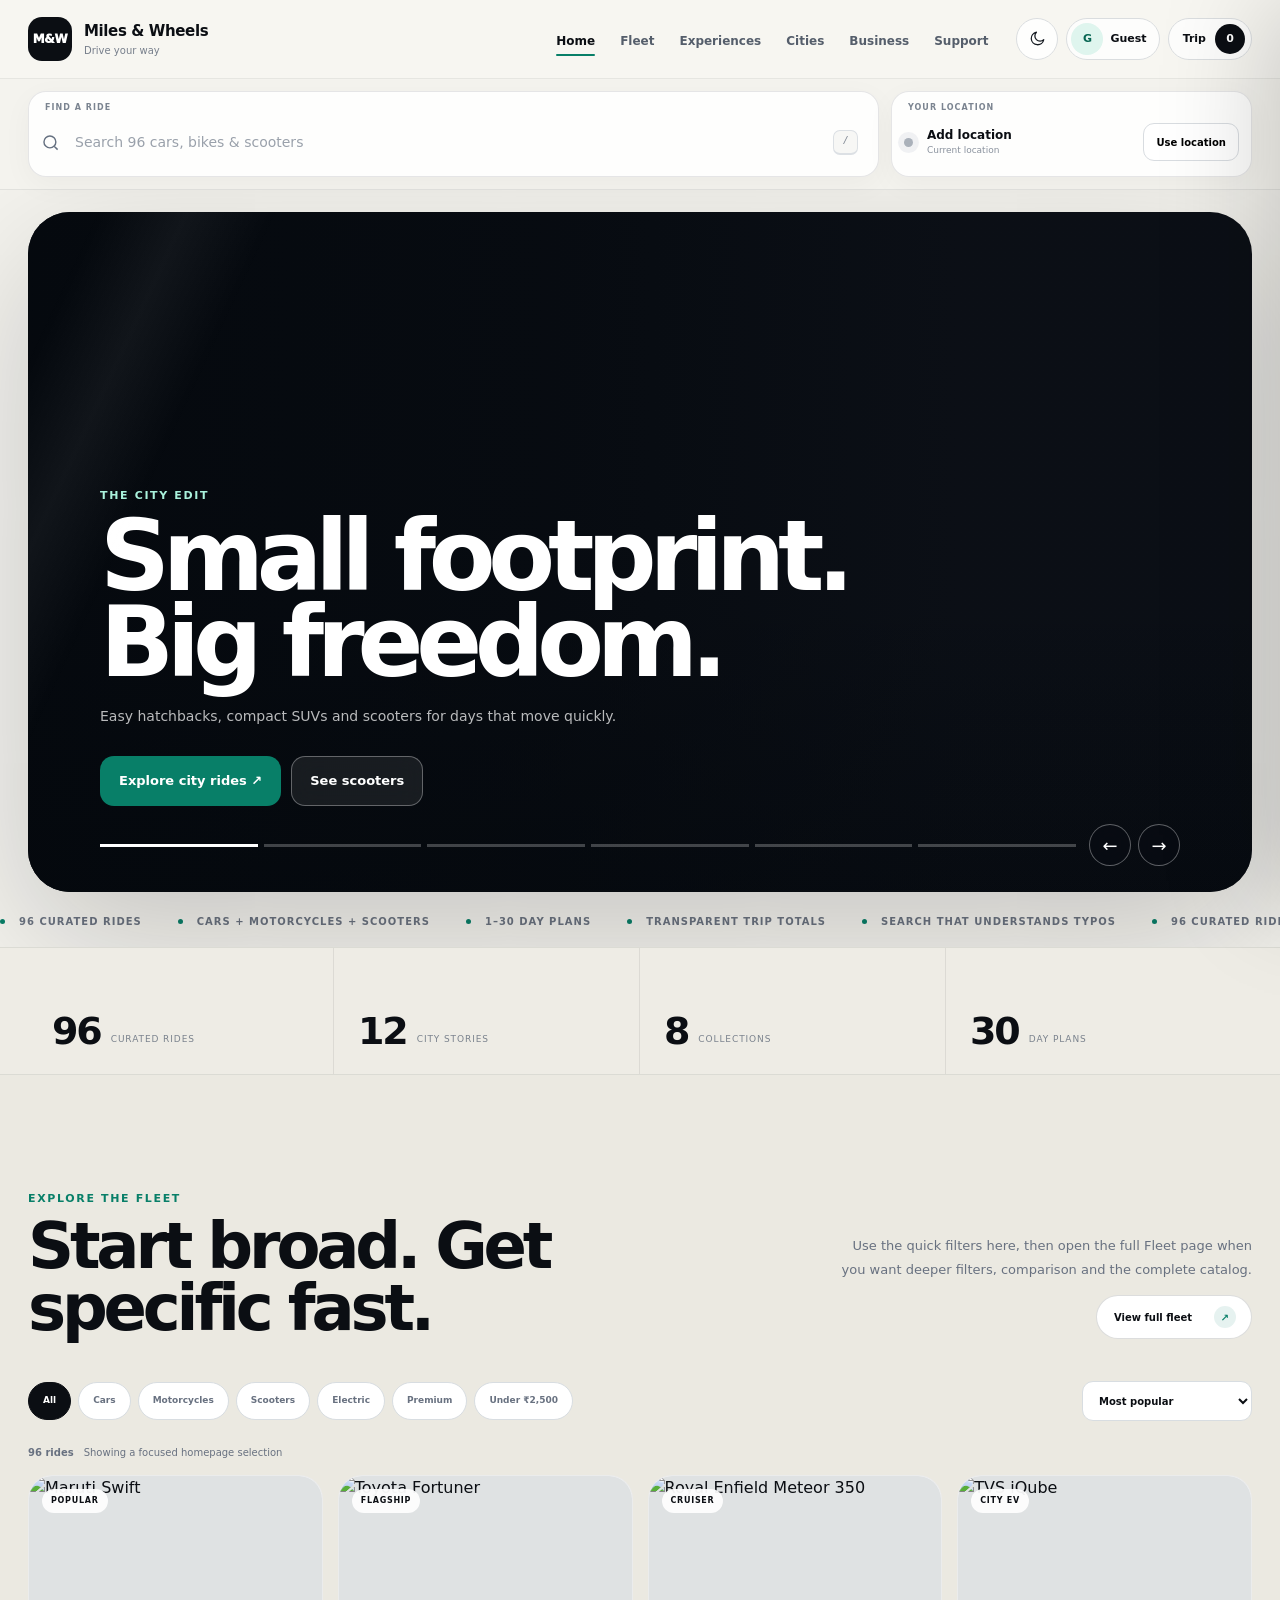
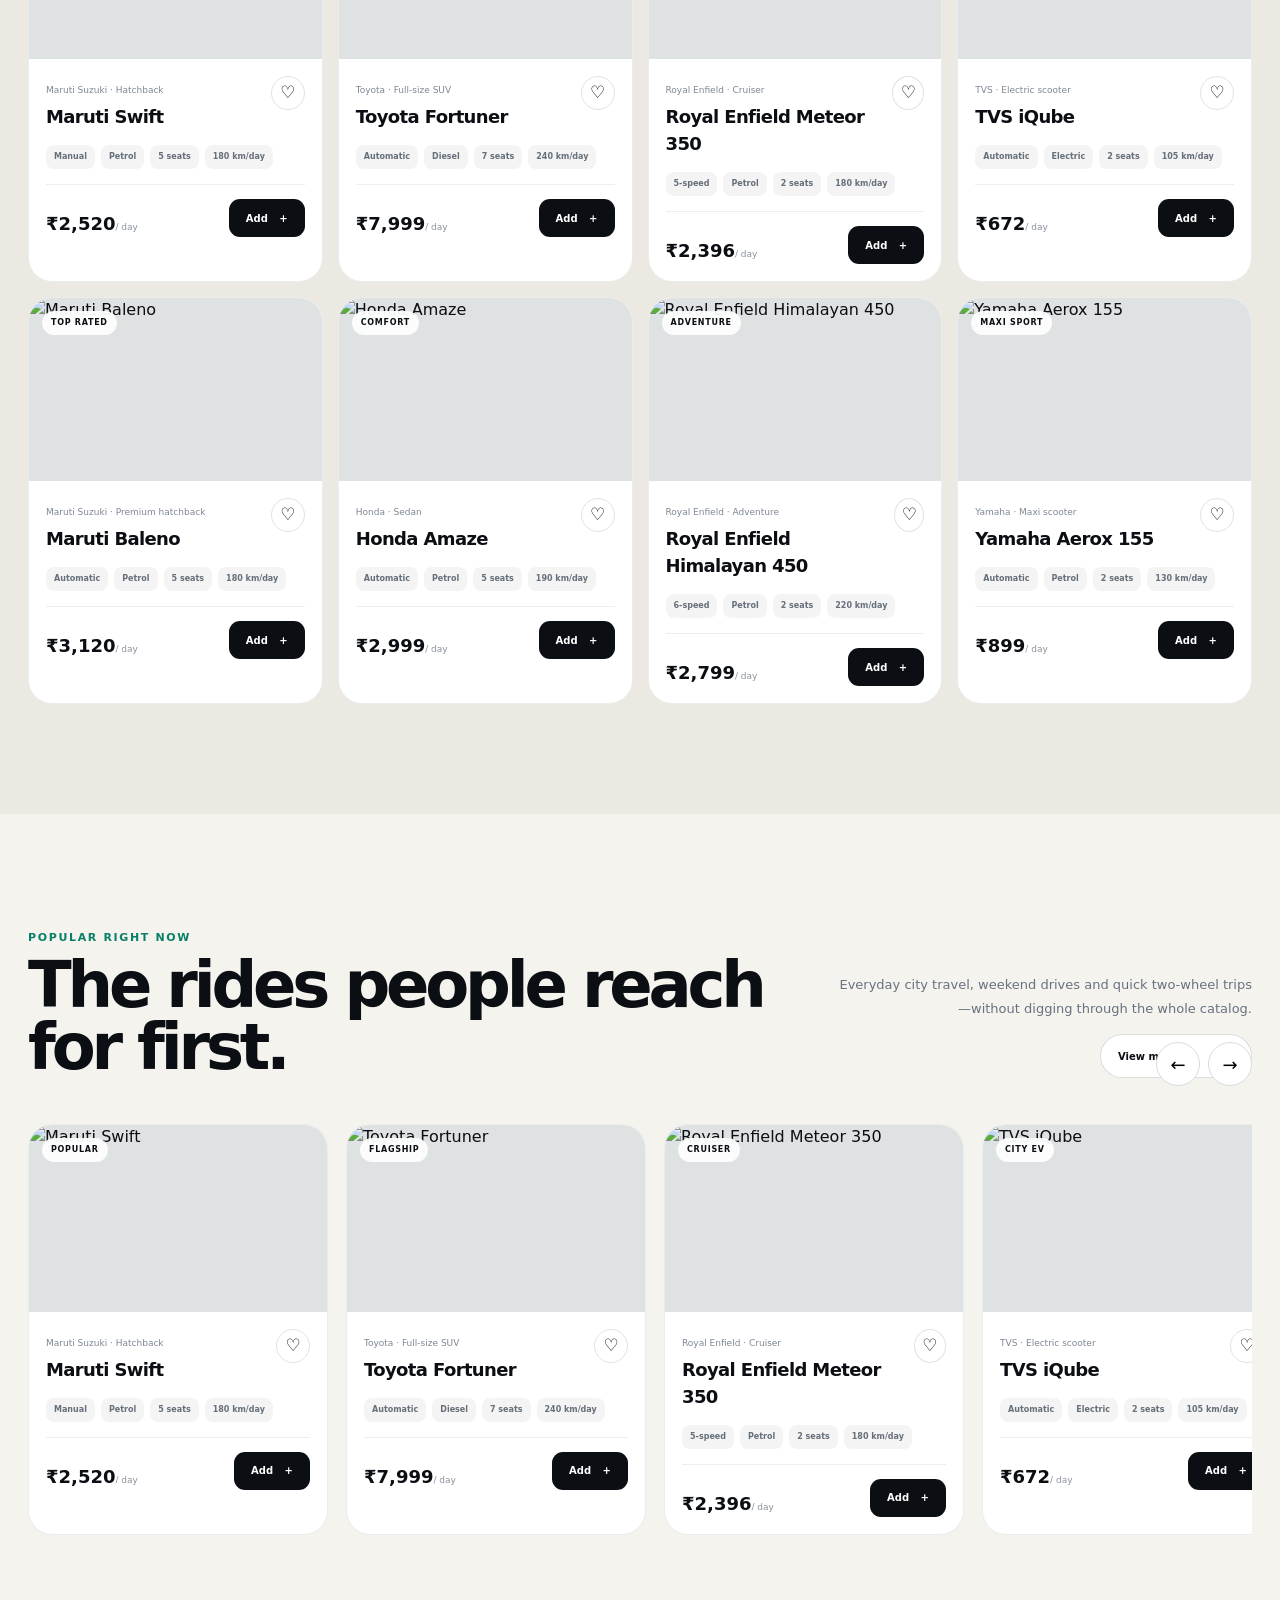
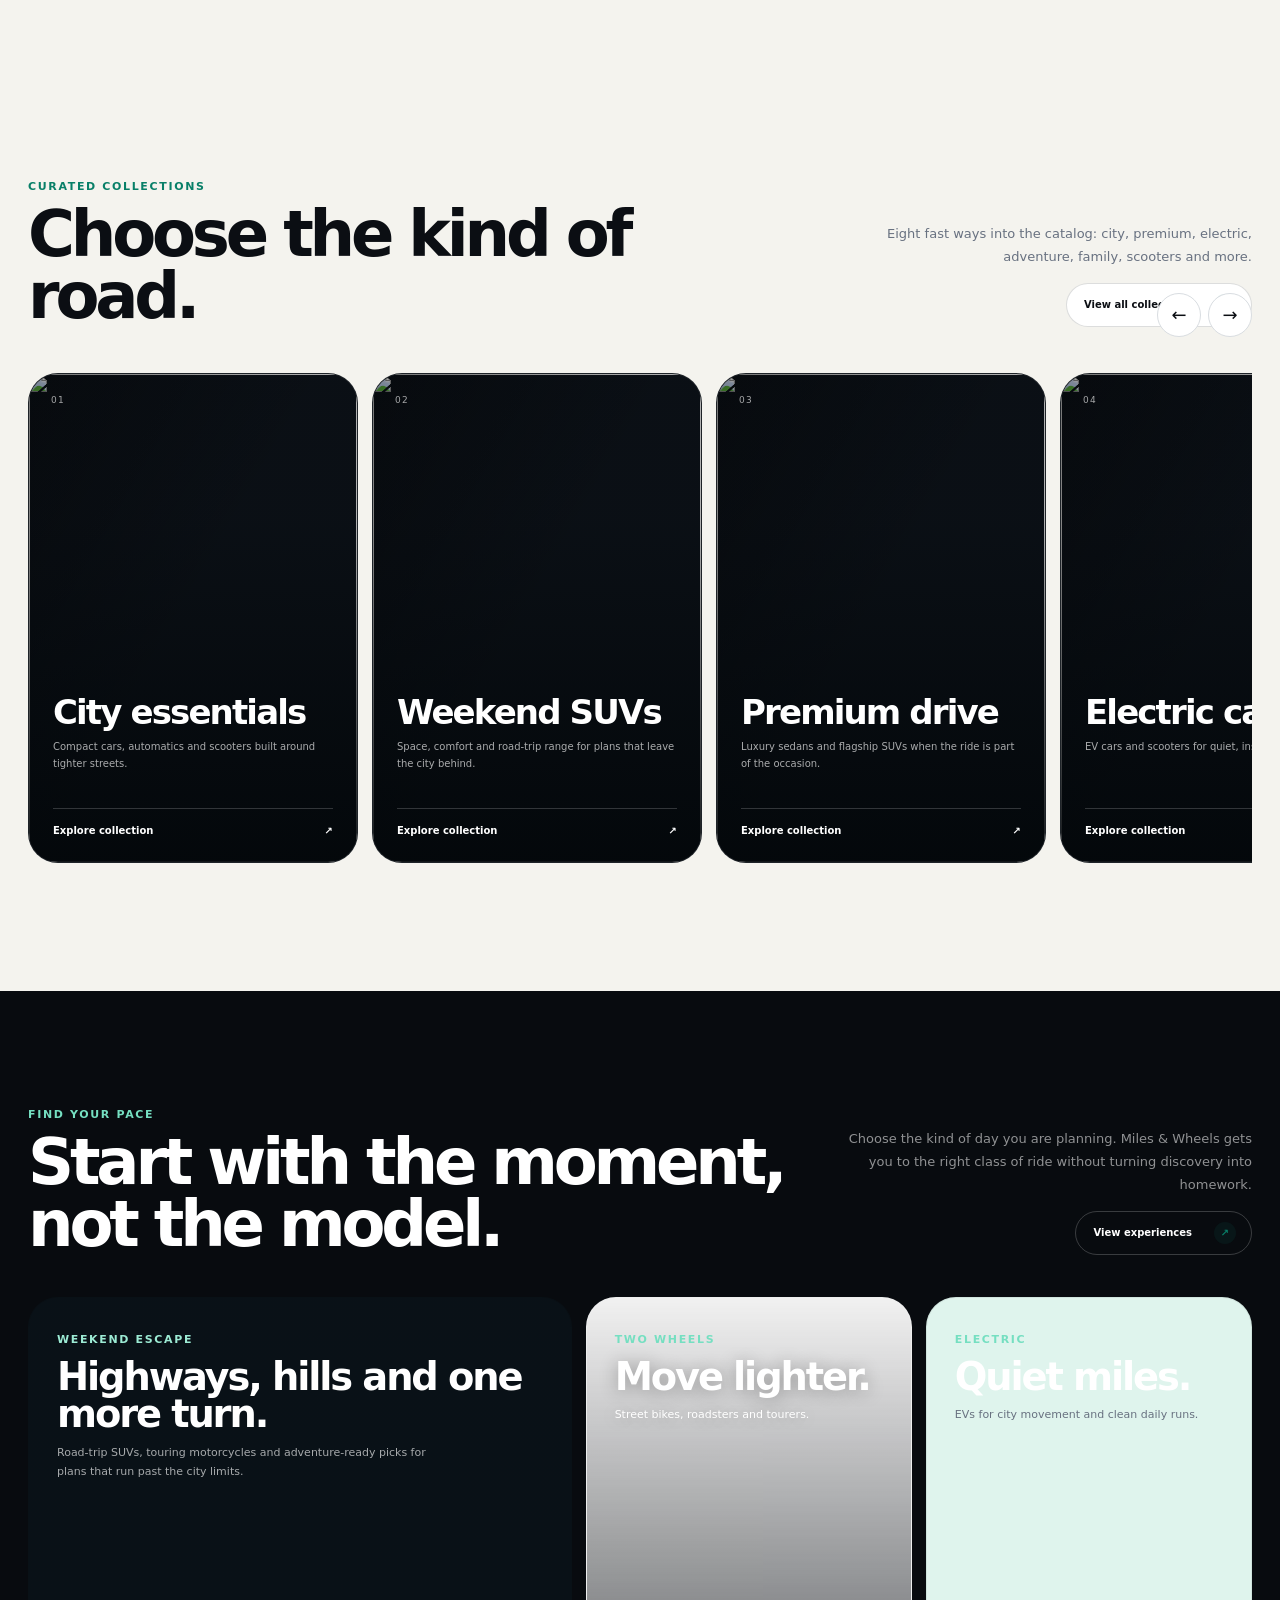
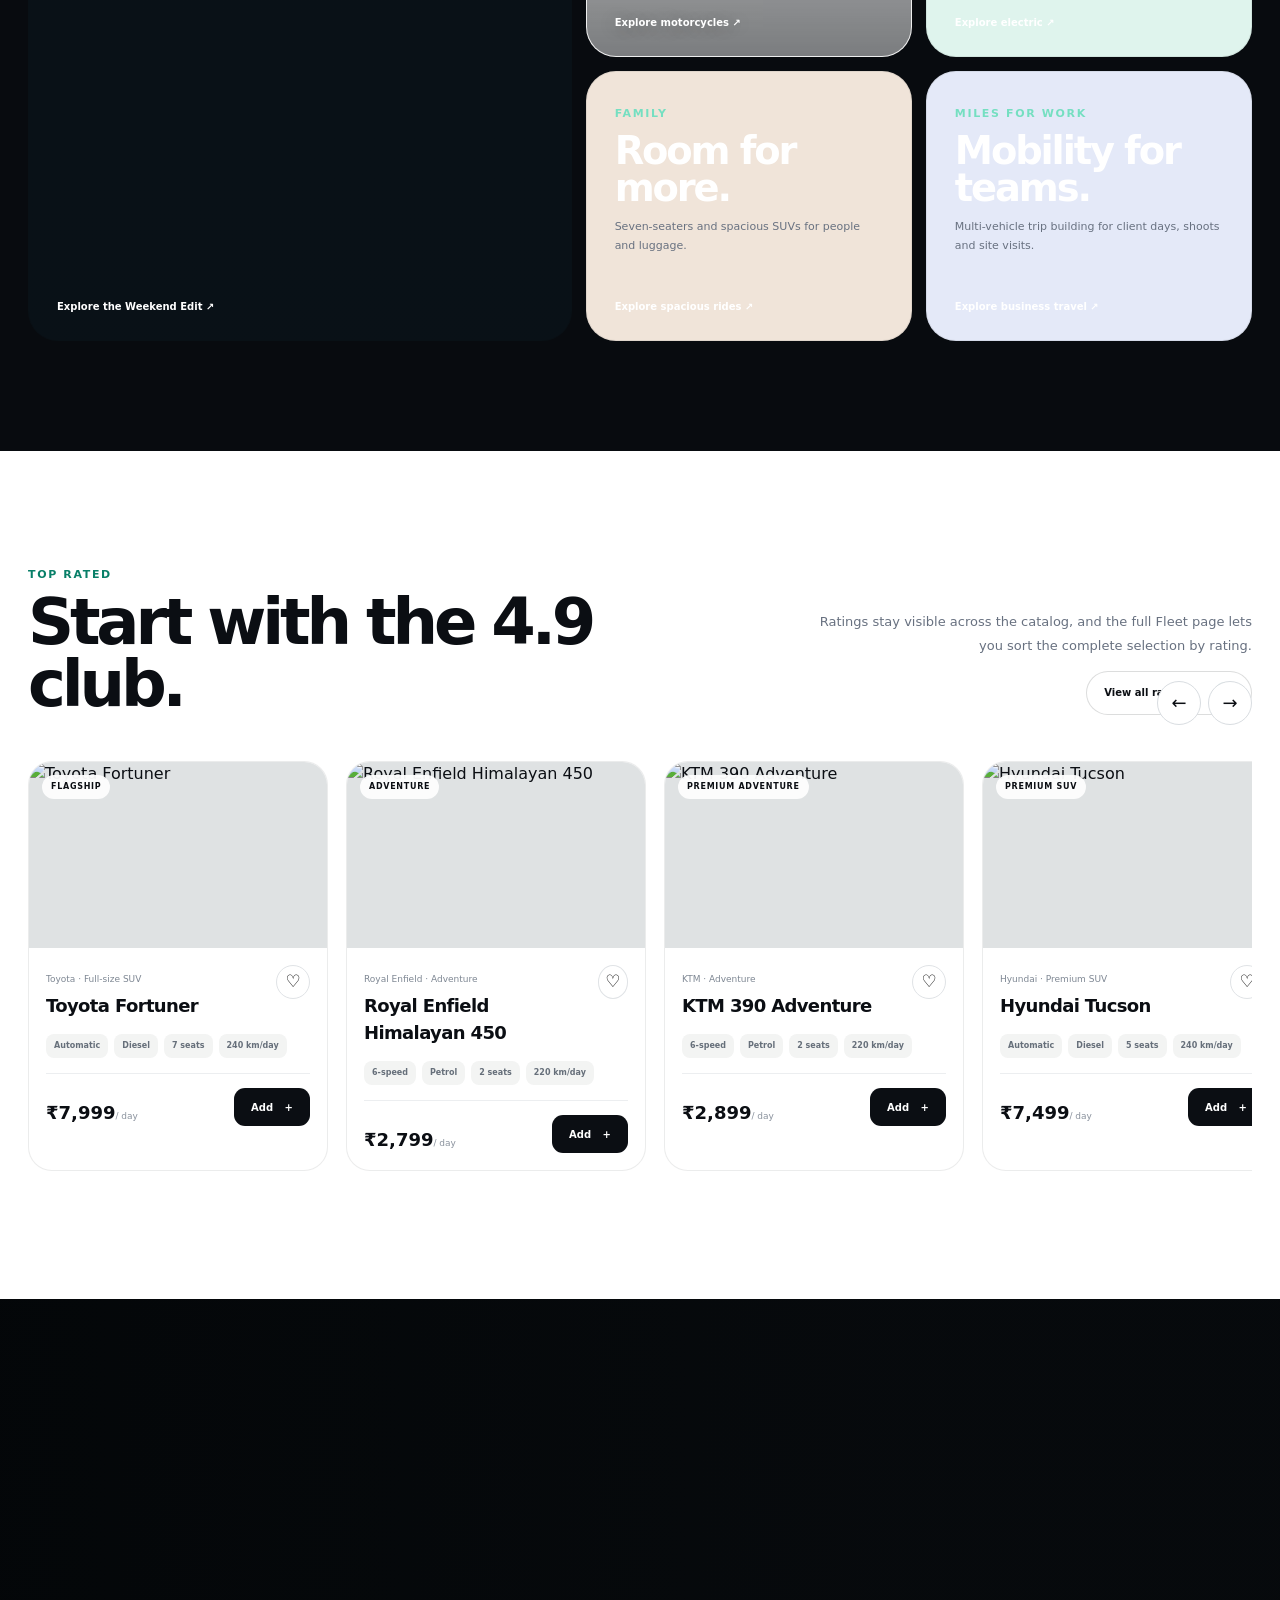
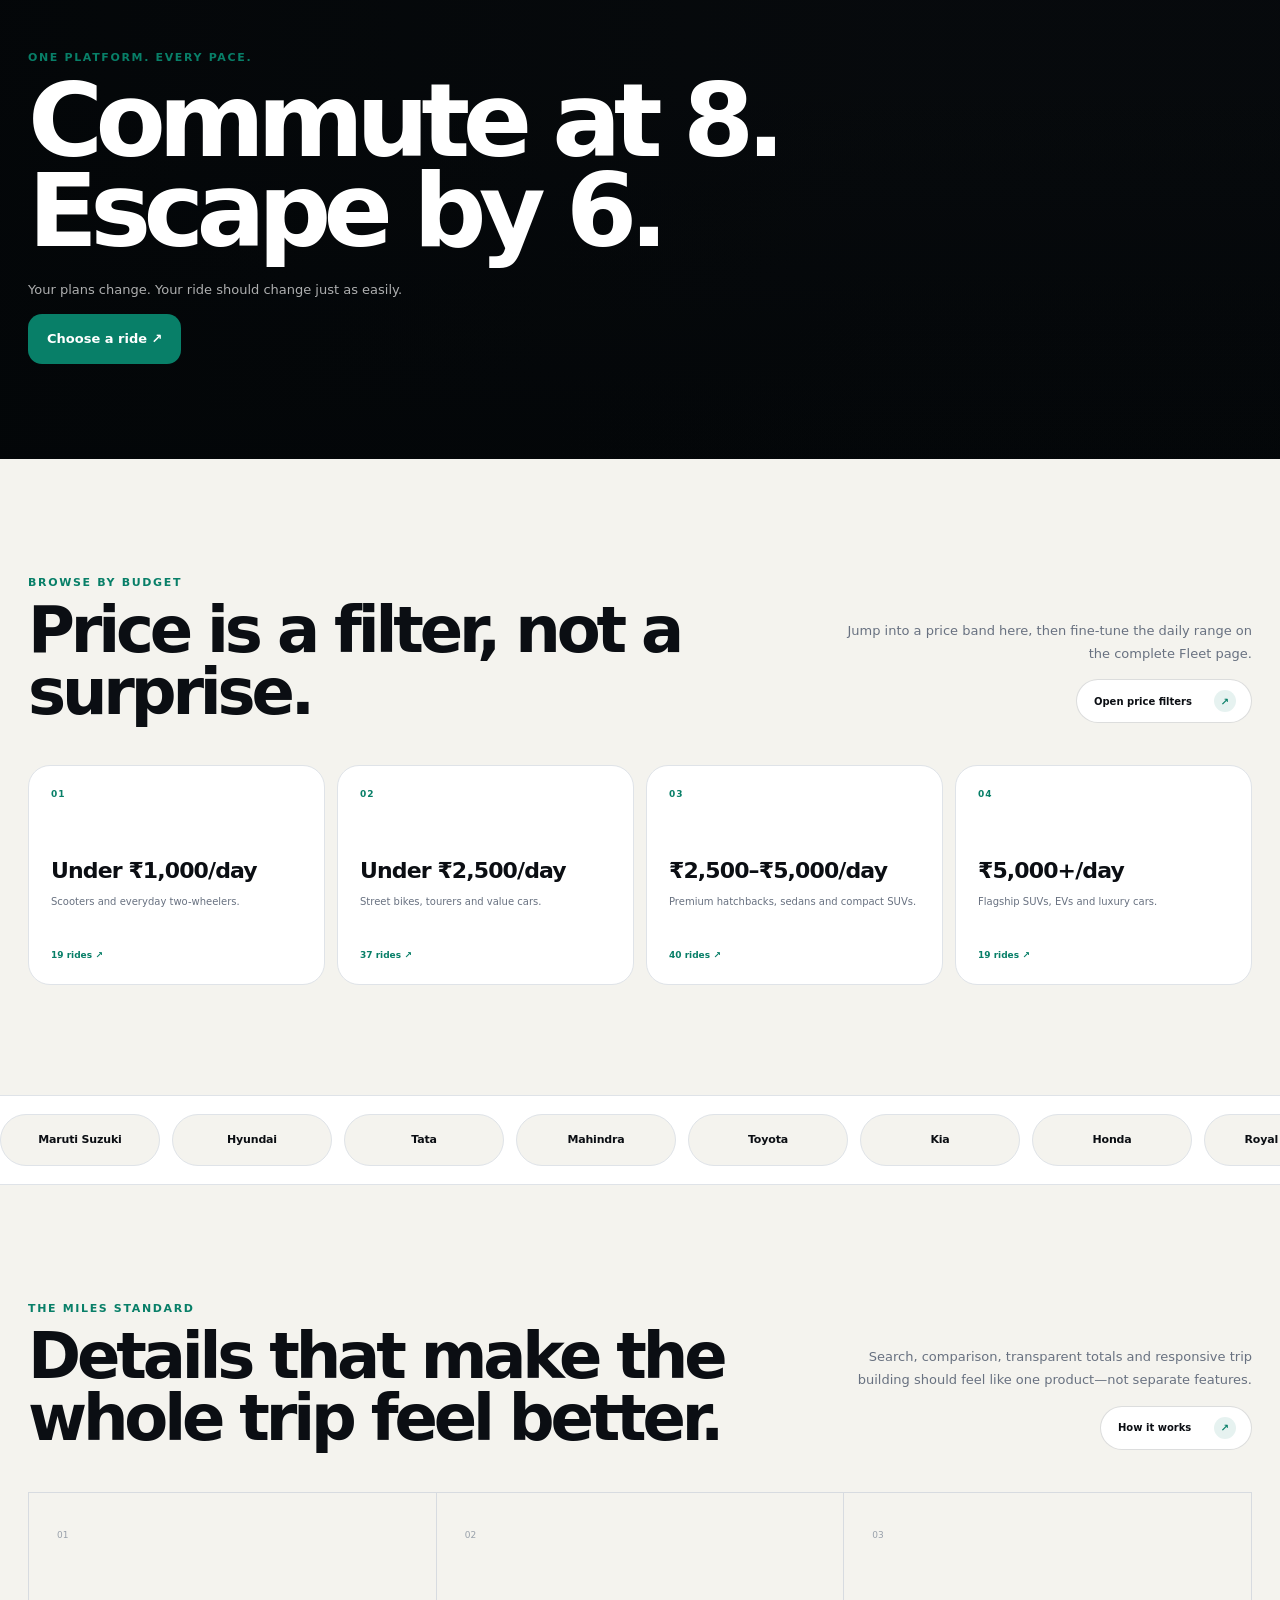
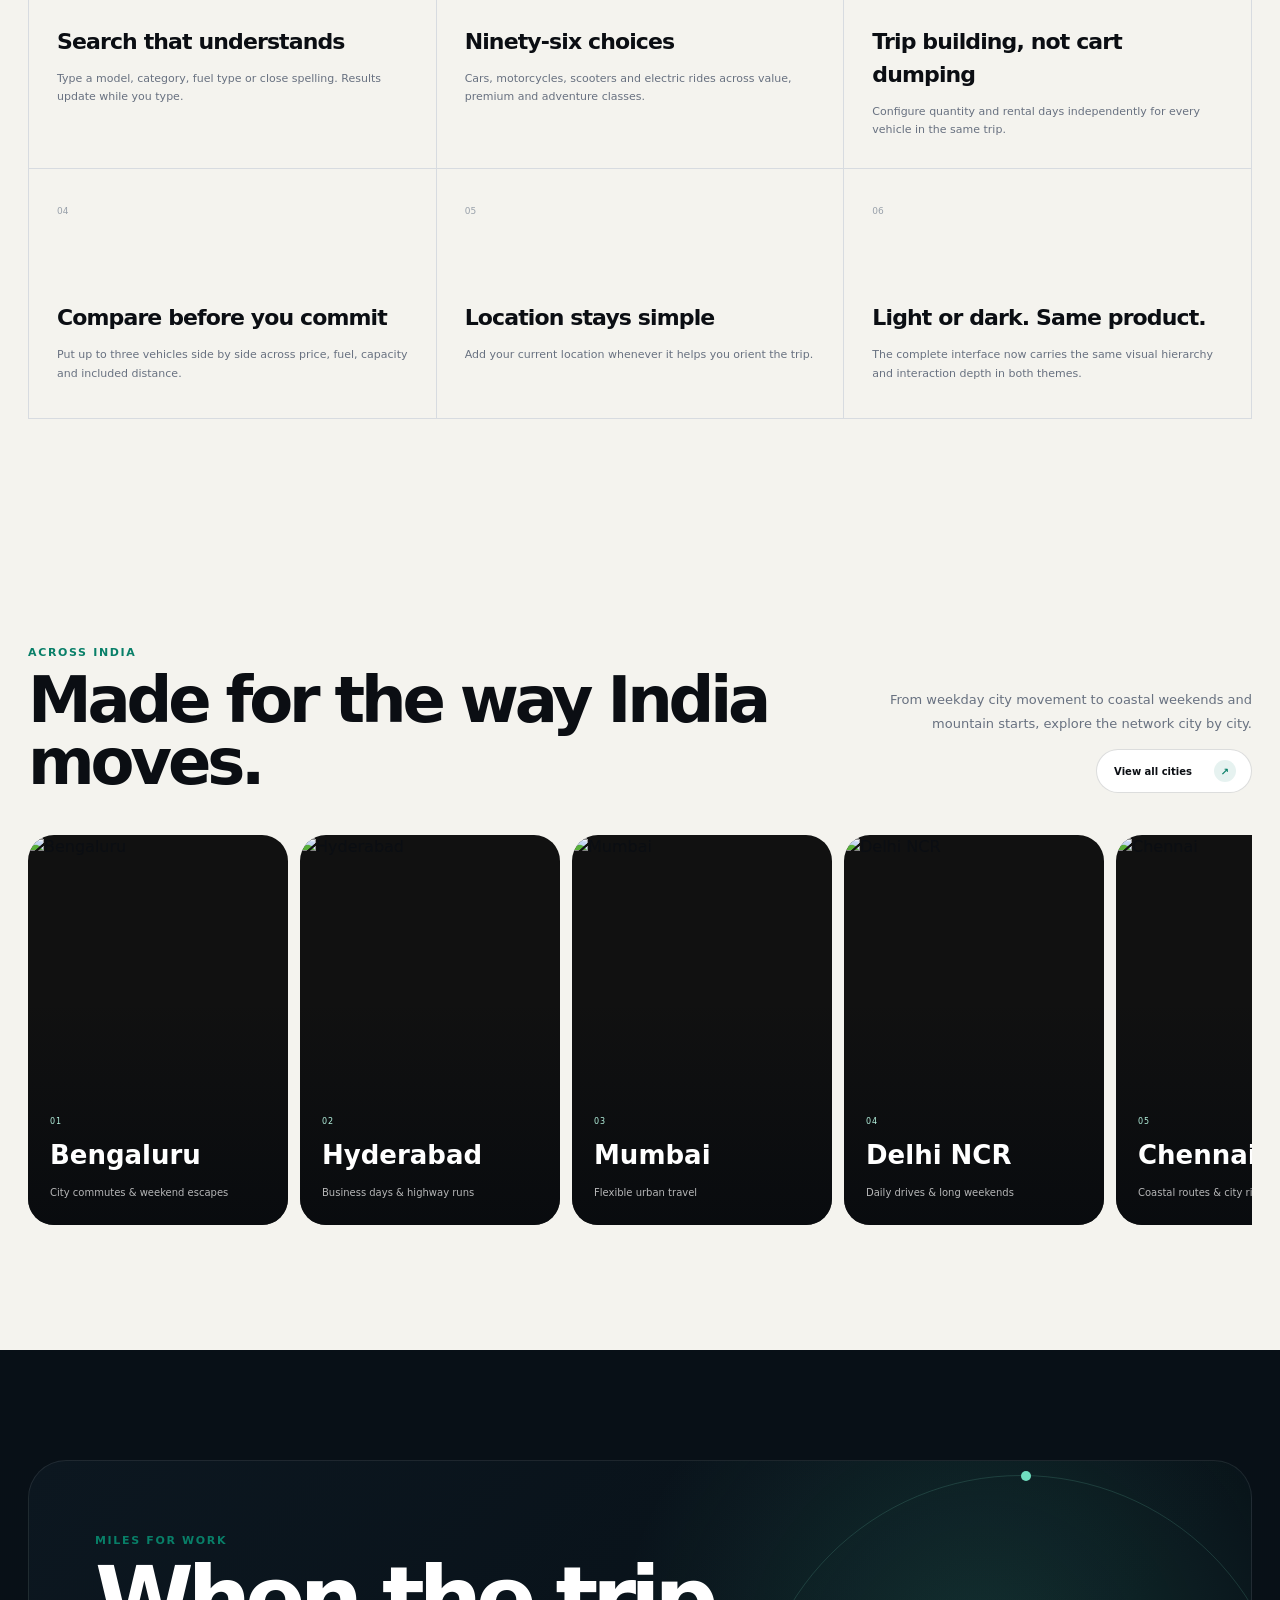
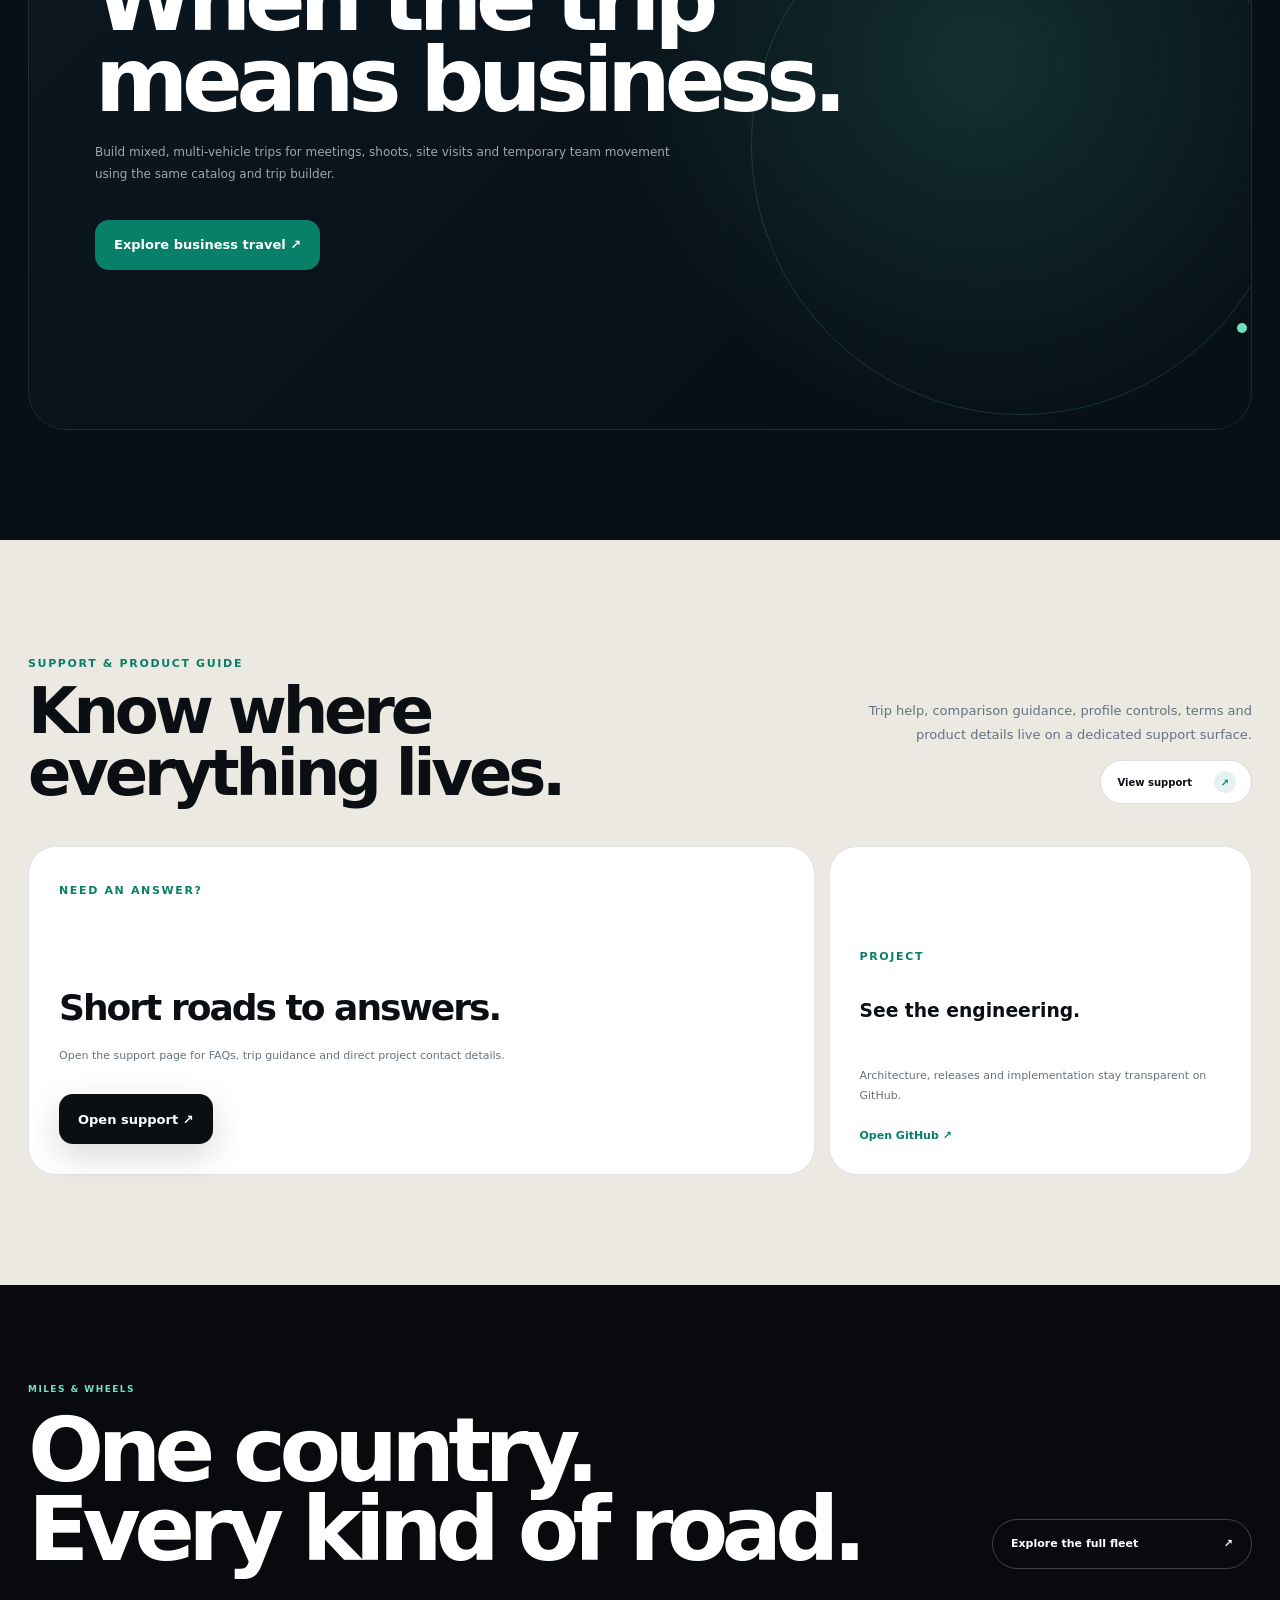
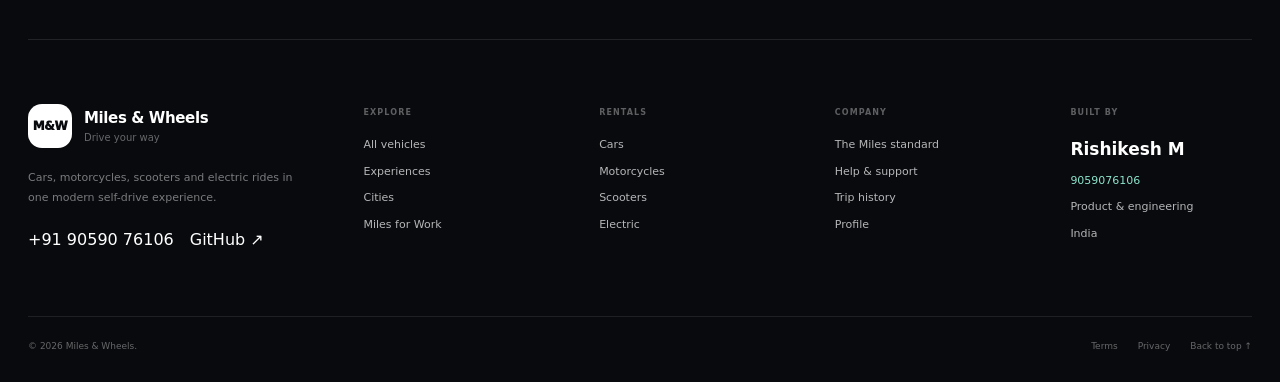
==== commit 05586ae6: "feat: launch v2.1 storefront, dark mode and 96-ride catalog" ====
--- a/index.html
+++ b/index.html
@@ -1 +1,239 @@
-<!doctype html><html lang="en"><head><meta charset="UTF-8"><meta name="viewport" content="width=device-width,initial-scale=1"><meta name="theme-color" content="#0b0e13"><meta name="description" content="Miles & Wheels — premium self-drive cars, motorcycles and scooters across India."><title>Miles & Wheels — Drive your way</title><link rel="icon" href="assets/favicon.svg" type="image/svg+xml"><link rel="manifest" href="site.webmanifest"><link rel="stylesheet" href="assets/css/v2.css"></head><body data-page="home"><div id="siteHeader"></div><main class="mw-page"><section class="mw-hero"><div class="mw-container"><div class="mw-hero-carousel" id="homeHeroCarousel" aria-label="Featured experiences"></div></div><div class="mw-hero-ticker" aria-hidden="true"><div class="mw-ticker-track"><span>60 curated rides</span><span>Cars + motorcycles + scooters</span><span>1–30 day plans</span><span>Transparent trip totals</span><span>Search that understands typos</span><span>60 curated rides</span><span>Cars + motorcycles + scooters</span><span>1–30 day plans</span><span>Transparent trip totals</span><span>Search that understands typos</span></div></div></section><section class="mw-metrics"><div class="mw-container mw-metrics-grid"><article><strong data-count="60">0</strong><span>curated rides</span></article><article><strong data-count="12">0</strong><span>city stories</span></article><article><strong data-count="3">0</strong><span>vehicle types</span></article><article><strong data-count="30">0</strong><span>day plans</span></article></div></section><section class="mw-section"><div class="mw-container"><div class="mw-section-head" data-reveal><div><span class="mw-kicker">Popular right now</span><h2>The rides people reach for first.</h2></div><p>Start with vehicles that make everyday city travel, weekend drives and quick two-wheel trips feel effortless.</p></div><div class="mw-vehicle-row-wrap"><div class="mw-row-arrows"><button data-row-scroll="prev" type="button">←</button><button data-row-scroll="next" type="button">→</button></div><div class="mw-vehicle-row" id="featuredRow"></div></div></div></section><section class="mw-section mw-section-dark" id="experiences"><div class="mw-container"><div class="mw-section-head" data-reveal><div><span class="mw-kicker">Find your pace</span><h2>Start with the moment, not the model.</h2></div><p>Choose the kind of day you are planning. Miles & Wheels gets you to the right class of ride without turning discovery into homework.</p></div><div class="mw-bento"><article class="mw-bento-card mw-bento-main" data-reveal><span class="mw-kicker">Weekend escape</span><h3>Highways, hills and one more turn.</h3><p>Road-trip SUVs, touring motorcycles and adventure-ready picks for plans that run past the city limits.</p><a href="experiences.html#weekend">Explore the Weekend Edit ↗</a></article><article class="mw-bento-card mw-bento-image" data-reveal><span class="mw-kicker">Two wheels</span><h3>Move lighter.</h3><p>Street bikes, roadsters and tourers.</p><a href="fleet.html?type=bike">Explore motorcycles ↗</a></article><article class="mw-bento-card mw-bento-ev" data-reveal><span class="mw-kicker">Electric</span><h3>Quiet miles.</h3><p>EVs for city movement and clean daily runs.</p><a href="fleet.html?fuel=Electric">Explore electric ↗</a></article><article class="mw-bento-card mw-bento-family" data-reveal><span class="mw-kicker">Family</span><h3>Room for more.</h3><p>Seven-seaters and spacious SUVs for people and luggage.</p><a href="fleet.html?q=7 seater">Explore spacious rides ↗</a></article><article class="mw-bento-card mw-bento-business" data-reveal><span class="mw-kicker">Miles for Work</span><h3>Mobility for teams.</h3><p>Multi-vehicle trip building for client days, shoots and site visits.</p><a href="business.html">Explore business travel ↗</a></article></div></div></section><section class="mw-cinematic"><div class="mw-cinematic-media"></div><div class="mw-container mw-cinematic-copy" data-reveal><span class="mw-kicker">One platform. Every pace.</span><h2>Commute at 8.<br>Escape by 6.</h2><p>Your plans change. Your ride should change just as easily.</p><a class="mw-btn mw-btn-green" href="fleet.html">Choose a ride ↗</a></div></section><section class="mw-section" id="standard"><div class="mw-container"><div class="mw-section-head" data-reveal><div><span class="mw-kicker">The Miles standard</span><h2>Details that make the whole trip feel better.</h2></div><p>A serious rental product should make important choices obvious, keep totals readable and get out of your way.</p></div><div class="mw-standard-grid"><article data-reveal><span>01</span><h3>Search that understands</h3><p>Type a model, category, fuel type or close spelling. Results update while you type.</p></article><article data-reveal><span>02</span><h3>Sixty real choices</h3><p>Cars, motorcycles, scooters and electric rides across budget, premium and adventure classes.</p></article><article data-reveal><span>03</span><h3>Trip building, not cart dumping</h3><p>Configure quantity and rental days independently for every vehicle in the same trip.</p></article><article data-reveal><span>04</span><h3>Compare before you commit</h3><p>Put up to three vehicles side by side across price, fuel, capacity and included distance.</p></article><article data-reveal><span>05</span><h3>Location stays simple</h3><p>Add your current location whenever it helps you orient the trip.</p></article><article data-reveal><span>06</span><h3>Designed for every screen</h3><p>Discovery, filtering, comparison and checkout stay complete from phone to desktop.</p></article></div></div></section><section class="mw-section" style="background:#e9ece8"><div class="mw-container"><div class="mw-section-head" data-reveal><div><span class="mw-kicker">Across India</span><h2>Made for the way India moves.</h2></div><p>From weekday city movement to coastal weekends and mountain starts, explore the network by city.</p></div><div class="mw-city-rail" id="cityRail"></div></div></section><section class="mw-section" style="background:#0b1117;color:white"><div class="mw-container" style="position:relative;overflow:hidden;border:1px solid rgba(255,255,255,.08);border-radius:36px;padding:70px"><div class="mw-orbit one"></div><div class="mw-orbit two"></div><div data-reveal style="position:relative;z-index:2;max-width:820px"><span class="mw-kicker" style="color:#82e4c9">Miles for Work</span><h2 style="margin:8px 0 20px;font-size:clamp(56px,7vw,96px);line-height:.9;letter-spacing:-.07em">When the trip<br>means business.</h2><p style="max-width:570px;color:rgba(255,255,255,.58);font-size:12px;line-height:1.8">Build multi-vehicle trips for meetings, shoots, site visits and team movement using the same fleet and trip builder.</p><a class="mw-btn mw-btn-green" href="business.html" style="margin-top:20px">Explore Miles for Work ↗</a></div></div></section></main><div id="siteFooter"></div><script type="module" src="assets/js/site.js"></script><script type="module" src="assets/js/home.js"></script></body></html>+<!doctype html>
+<html lang="en">
+<head>
+  <meta charset="UTF-8">
+  <meta name="viewport" content="width=device-width,initial-scale=1">
+  <meta name="theme-color" content="#f4f3ee">
+  <meta name="description" content="Miles & Wheels — premium self-drive cars, motorcycles and scooters across India.">
+  <title>Miles & Wheels — Drive your way</title>
+  <link rel="icon" href="assets/favicon.svg" type="image/svg+xml">
+  <link rel="manifest" href="site.webmanifest">
+  <script>(()=>{try{const t=localStorage.getItem('mw_theme')||(matchMedia('(prefers-color-scheme: dark)').matches?'dark':'light');document.documentElement.dataset.theme=t;document.documentElement.style.colorScheme=t}catch{}})()</script>
+  <link rel="stylesheet" href="assets/css/v2.css">
+  <link rel="stylesheet" href="assets/css/v21.css">
+</head>
+<body data-page="home">
+  <div id="siteHeader"></div>
+  <main class="mw-page">
+    <section class="mw-hero">
+      <div class="mw-container">
+        <div class="mw-hero-carousel" id="homeHeroCarousel" aria-label="Featured experiences"></div>
+      </div>
+      <div class="mw-hero-ticker" aria-hidden="true">
+        <div class="mw-ticker-track">
+          <span>96 curated rides</span><span>Cars + motorcycles + scooters</span><span>1–30 day plans</span><span>Transparent trip totals</span><span>Search that understands typos</span>
+          <span>96 curated rides</span><span>Cars + motorcycles + scooters</span><span>1–30 day plans</span><span>Transparent trip totals</span><span>Search that understands typos</span>
+        </div>
+      </div>
+    </section>
+
+    <section class="mw-metrics">
+      <div class="mw-container mw-metrics-grid">
+        <article><strong data-count="96">0</strong><span>curated rides</span></article>
+        <article><strong data-count="12">0</strong><span>city stories</span></article>
+        <article><strong data-count="8">0</strong><span>collections</span></article>
+        <article><strong data-count="30">0</strong><span>day plans</span></article>
+      </div>
+    </section>
+
+    <section class="mw-section mw-home-fleet" id="homeFleet">
+      <div class="mw-container">
+        <div class="mw-section-head mw-head-with-action" data-reveal>
+          <div><span class="mw-kicker">Explore the fleet</span><h2>Start broad. Get specific fast.</h2></div>
+          <div class="mw-head-side">
+            <p>Use the quick filters here, then open the full Fleet page when you want deeper filters, comparison and the complete catalog.</p>
+            <a class="mw-view-more" id="homeFleetMore" href="fleet.html">View full fleet <span>↗</span></a>
+          </div>
+        </div>
+        <div class="mw-home-fleet-toolbar">
+          <div class="mw-home-filter-pills" aria-label="Quick fleet filters">
+            <button class="is-active" data-home-filter="all" type="button">All</button>
+            <button data-home-filter="car" type="button">Cars</button>
+            <button data-home-filter="bike" type="button">Motorcycles</button>
+            <button data-home-filter="scooter" type="button">Scooters</button>
+            <button data-home-filter="electric" type="button">Electric</button>
+            <button data-home-filter="premium" type="button">Premium</button>
+            <button data-home-filter="under2500" type="button">Under ₹2,500</button>
+          </div>
+          <select class="mw-home-sort" id="homeFleetSort" aria-label="Sort homepage fleet">
+            <option value="popular">Most popular</option>
+            <option value="rating">Highest rated</option>
+            <option value="low">Price: low to high</option>
+            <option value="high">Price: high to low</option>
+          </select>
+        </div>
+        <div class="mw-home-fleet-meta"><strong id="homeFleetCount">96 rides</strong><span>Showing a focused homepage selection</span></div>
+        <div class="mw-home-fleet-grid" id="homeFleetGrid"></div>
+      </div>
+    </section>
+
+    <section class="mw-section">
+      <div class="mw-container">
+        <div class="mw-section-head mw-head-with-action" data-reveal>
+          <div><span class="mw-kicker">Popular right now</span><h2>The rides people reach for first.</h2></div>
+          <div class="mw-head-side">
+            <p>Everyday city travel, weekend drives and quick two-wheel trips—without digging through the whole catalog.</p>
+            <a class="mw-view-more" href="fleet.html">View more <span>↗</span></a>
+          </div>
+        </div>
+        <div class="mw-vehicle-row-wrap">
+          <div class="mw-row-arrows"><button data-row-scroll="prev" data-row-target="featuredRow" type="button" aria-label="Previous popular rides">←</button><button data-row-scroll="next" data-row-target="featuredRow" type="button" aria-label="Next popular rides">→</button></div>
+          <div class="mw-vehicle-row" id="featuredRow"></div>
+        </div>
+      </div>
+    </section>
+
+    <section class="mw-section mw-collection-section">
+      <div class="mw-container">
+        <div class="mw-section-head mw-head-with-action" data-reveal>
+          <div><span class="mw-kicker">Curated collections</span><h2>Choose the kind of road.</h2></div>
+          <div class="mw-head-side">
+            <p>Eight fast ways into the catalog: city, premium, electric, adventure, family, scooters and more.</p>
+            <a class="mw-view-more" href="experiences.html">View all collections <span>↗</span></a>
+          </div>
+        </div>
+        <div class="mw-collection-shell">
+          <div class="mw-rail-actions" style="position:absolute;right:0;top:-76px">
+            <button data-v21-scroll="#homeCollectionRail" data-dir="prev" type="button" aria-label="Previous collection">←</button>
+            <button data-v21-scroll="#homeCollectionRail" data-dir="next" type="button" aria-label="Next collection">→</button>
+          </div>
+          <div class="mw-collection-rail" id="homeCollectionRail"></div>
+        </div>
+      </div>
+    </section>
+
+    <section class="mw-section mw-section-dark" id="experiences">
+      <div class="mw-container">
+        <div class="mw-section-head mw-head-with-action" data-reveal>
+          <div><span class="mw-kicker">Find your pace</span><h2>Start with the moment, not the model.</h2></div>
+          <div class="mw-head-side">
+            <p>Choose the kind of day you are planning. Miles & Wheels gets you to the right class of ride without turning discovery into homework.</p>
+            <a class="mw-view-more" href="experiences.html">View experiences <span>↗</span></a>
+          </div>
+        </div>
+        <div class="mw-bento">
+          <article class="mw-bento-card mw-bento-main" data-reveal><span class="mw-kicker">Weekend escape</span><h3>Highways, hills and one more turn.</h3><p>Road-trip SUVs, touring motorcycles and adventure-ready picks for plans that run past the city limits.</p><a href="experiences.html#weekend">Explore the Weekend Edit ↗</a></article>
+          <article class="mw-bento-card mw-bento-image" data-reveal><span class="mw-kicker">Two wheels</span><h3>Move lighter.</h3><p>Street bikes, roadsters and tourers.</p><a href="fleet.html?type=bike">Explore motorcycles ↗</a></article>
+          <article class="mw-bento-card mw-bento-ev" data-reveal><span class="mw-kicker">Electric</span><h3>Quiet miles.</h3><p>EVs for city movement and clean daily runs.</p><a href="fleet.html?fuel=Electric">Explore electric ↗</a></article>
+          <article class="mw-bento-card mw-bento-family" data-reveal><span class="mw-kicker">Family</span><h3>Room for more.</h3><p>Seven-seaters and spacious SUVs for people and luggage.</p><a href="fleet.html?q=7 seater">Explore spacious rides ↗</a></article>
+          <article class="mw-bento-card mw-bento-business" data-reveal><span class="mw-kicker">Miles for Work</span><h3>Mobility for teams.</h3><p>Multi-vehicle trip building for client days, shoots and site visits.</p><a href="business.html">Explore business travel ↗</a></article>
+        </div>
+      </div>
+    </section>
+
+    <section class="mw-section mw-rated-section">
+      <div class="mw-container">
+        <div class="mw-section-head mw-head-with-action" data-reveal>
+          <div><span class="mw-kicker">Top rated</span><h2>Start with the 4.9 club.</h2></div>
+          <div class="mw-head-side">
+            <p>Ratings stay visible across the catalog, and the full Fleet page lets you sort the complete selection by rating.</p>
+            <a class="mw-view-more" href="fleet.html">View all ratings <span>↗</span></a>
+          </div>
+        </div>
+        <div class="mw-collection-shell">
+          <div class="mw-rail-actions" style="position:absolute;right:0;top:-76px">
+            <button data-v21-scroll="#topRatedRow" data-dir="prev" type="button" aria-label="Previous top rated rides">←</button>
+            <button data-v21-scroll="#topRatedRow" data-dir="next" type="button" aria-label="Next top rated rides">→</button>
+          </div>
+          <div class="mw-vehicle-row" id="topRatedRow"></div>
+        </div>
+      </div>
+    </section>
+
+    <section class="mw-cinematic">
+      <div class="mw-cinematic-media"></div>
+      <div class="mw-container mw-cinematic-copy" data-reveal>
+        <span class="mw-kicker">One platform. Every pace.</span>
+        <h2>Commute at 8.<br>Escape by 6.</h2>
+        <p>Your plans change. Your ride should change just as easily.</p>
+        <a class="mw-btn mw-btn-green" href="fleet.html">Choose a ride ↗</a>
+      </div>
+    </section>
+
+    <section class="mw-section">
+      <div class="mw-container">
+        <div class="mw-section-head mw-head-with-action" data-reveal>
+          <div><span class="mw-kicker">Browse by budget</span><h2>Price is a filter, not a surprise.</h2></div>
+          <div class="mw-head-side">
+            <p>Jump into a price band here, then fine-tune the daily range on the complete Fleet page.</p>
+            <a class="mw-view-more" href="fleet.html">Open price filters <span>↗</span></a>
+          </div>
+        </div>
+        <div class="mw-budget-grid" id="budgetGrid"></div>
+      </div>
+    </section>
+
+    <section class="mw-brand-marquee" aria-label="Vehicle brands">
+      <div class="mw-brand-track" id="brandTrack"></div>
+    </section>
+
+    <section class="mw-section" id="standard">
+      <div class="mw-container">
+        <div class="mw-section-head mw-head-with-action" data-reveal>
+          <div><span class="mw-kicker">The Miles standard</span><h2>Details that make the whole trip feel better.</h2></div>
+          <div class="mw-head-side">
+            <p>Search, comparison, transparent totals and responsive trip building should feel like one product—not separate features.</p>
+            <a class="mw-view-more" href="support.html">How it works <span>↗</span></a>
+          </div>
+        </div>
+        <div class="mw-standard-grid">
+          <article data-reveal><span>01</span><h3>Search that understands</h3><p>Type a model, category, fuel type or close spelling. Results update while you type.</p></article>
+          <article data-reveal><span>02</span><h3>Ninety-six choices</h3><p>Cars, motorcycles, scooters and electric rides across value, premium and adventure classes.</p></article>
+          <article data-reveal><span>03</span><h3>Trip building, not cart dumping</h3><p>Configure quantity and rental days independently for every vehicle in the same trip.</p></article>
+          <article data-reveal><span>04</span><h3>Compare before you commit</h3><p>Put up to three vehicles side by side across price, fuel, capacity and included distance.</p></article>
+          <article data-reveal><span>05</span><h3>Location stays simple</h3><p>Add your current location whenever it helps you orient the trip.</p></article>
+          <article data-reveal><span>06</span><h3>Light or dark. Same product.</h3><p>The complete interface now carries the same visual hierarchy and interaction depth in both themes.</p></article>
+        </div>
+      </div>
+    </section>
+
+    <section class="mw-section">
+      <div class="mw-container">
+        <div class="mw-section-head mw-head-with-action" data-reveal>
+          <div><span class="mw-kicker">Across India</span><h2>Made for the way India moves.</h2></div>
+          <div class="mw-head-side">
+            <p>From weekday city movement to coastal weekends and mountain starts, explore the network city by city.</p>
+            <a class="mw-view-more" href="cities.html">View all cities <span>↗</span></a>
+          </div>
+        </div>
+        <div class="mw-city-rail" id="cityRail"></div>
+      </div>
+    </section>
+
+    <section class="mw-section mw-business-preview">
+      <div class="mw-container">
+        <div class="mw-business-preview-card">
+          <div class="mw-business-route" aria-hidden="true"></div>
+          <div class="mw-business-preview-copy" data-reveal>
+            <span class="mw-kicker">Miles for Work</span>
+            <h2>When the trip<br>means business.</h2>
+            <p>Build mixed, multi-vehicle trips for meetings, shoots, site visits and temporary team movement using the same catalog and trip builder.</p>
+            <a class="mw-btn mw-btn-green" href="business.html" style="margin-top:22px">Explore business travel ↗</a>
+          </div>
+        </div>
+      </div>
+    </section>
+
+    <section class="mw-section mw-support-preview">
+      <div class="mw-container">
+        <div class="mw-section-head mw-head-with-action" data-reveal>
+          <div><span class="mw-kicker">Support & product guide</span><h2>Know where everything lives.</h2></div>
+          <div class="mw-head-side">
+            <p>Trip help, comparison guidance, profile controls, terms and product details live on a dedicated support surface.</p>
+            <a class="mw-view-more" href="support.html">View support <span>↗</span></a>
+          </div>
+        </div>
+        <div class="mw-support-preview-grid">
+          <article class="mw-support-preview-main" data-reveal><span class="mw-kicker">Need an answer?</span><h3>Short roads to answers.</h3><p>Open the support page for FAQs, trip guidance and direct project contact details.</p><a class="mw-btn mw-btn-dark" href="support.html" style="margin-top:18px">Open support ↗</a></article>
+          <article class="mw-support-preview-side" data-reveal><span class="mw-kicker">Project</span><h3>See the engineering.</h3><p>Architecture, releases and implementation stay transparent on GitHub.</p><a href="https://github.com/Rishikeshsanin/miles-and-wheels" target="_blank" rel="noreferrer">Open GitHub ↗</a></article>
+        </div>
+      </div>
+    </section>
+  </main>
+  <div id="siteFooter"></div>
+  <script type="module" src="assets/js/site.js"></script>
+  <script type="module" src="assets/js/home.js"></script>
+  <script type="module" src="assets/js/v21.js"></script>
+  <script type="module" src="assets/js/home-v21.js"></script>
+</body>
+</html>
--- a/assets/css/v21.css
+++ b/assets/css/v21.css
@@ -0,0 +1 @@
+html{background:var(--canvas);transition:background .35s ease}html[data-theme="dark"]{--ink:#f4f7f8;--ink2:#dfe5e9;--muted:#9aa6b3;--line:#27303a;--paper:#0f151c;--canvas:#070a0f;--canvas2:#0b1017;--green:#50d4b1;--green2:#73e0c3;--mint:#153b32;--orange:#ff8450;--danger:#ff7777;--shadow:0 24px 80px rgba(0,0,0,.32);--shadow-lg:0 45px 140px rgba(0,0,0,.48)}body{transition:background .35s ease,color .35s ease}html.mw-theme-switching *{transition-duration:.28s!important}html[data-theme="dark"] body{background:radial-gradient(circle at 84% 3%,rgba(80,212,177,.07),transparent 28rem),radial-gradient(circle at 8% 42%,rgba(70,106,255,.045),transparent 30rem),var(--canvas)}html[data-theme="dark"] .mw-page{background:transparent}.mw-theme-toggle{width:42px;height:42px;display:grid;place-items:center;flex:none;border:1px solid #dadddf;border-radius:999px;background:rgba(255,255,255,.82);color:#151a21;transition:transform .28s var(--ease),background .28s,border-color .28s,color .28s}.mw-theme-toggle:hover{transform:translateY(-2px) rotate(-4deg)}.mw-theme-toggle svg{width:18px;height:18px;fill:none;stroke:currentColor;stroke-width:1.7;stroke-linecap:round;stroke-linejoin:round}html[data-theme="dark"] .mw-theme-toggle{background:#10171f;border-color:#29333d;color:#eaf1f3}.mw-scroll-progress{position:fixed;z-index:400;top:0;left:0;right:0;height:2px;background:linear-gradient(90deg,var(--green),#7de6ca,#f3ba73);transform:scaleX(0);transform-origin:left;pointer-events:none;will-change:transform}.mw-utility-bar,.mw-utility-grid,.mw-global-search,.mw-location-control,.mw-search-field,.mw-location-inner,.mw-field-kicker,.mw-location-inner small{transition:all .34s var(--ease)}.mw-utility-bar.is-compact{box-shadow:0 16px 45px rgba(11,14,19,.08)}.mw-utility-bar.is-compact .mw-utility-grid{padding:6px 0;grid-template-columns:minmax(0,1.85fr) minmax(285px,.62fr);gap:8px}.mw-utility-bar.is-compact .mw-global-search,.mw-utility-bar.is-compact .mw-location-control{padding:5px 9px;border-radius:14px}.mw-utility-bar.is-compact .mw-field-kicker{margin:0;height:0;opacity:0;overflow:hidden;transform:translateY(-3px)}.mw-utility-bar.is-compact .mw-search-field,.mw-utility-bar.is-compact .mw-location-inner{height:38px}.mw-utility-bar.is-compact .mw-location-inner small{height:0;opacity:0;overflow:hidden}.mw-utility-bar.is-compact .mw-location-inner button{height:32px}.mw-utility-bar.is-compact .mw-search-field input{font-size:13px}.mw-utility-bar.is-compact .mw-search-results{top:calc(100% + 6px)}html[data-theme="dark"] .mw-header{background:rgba(7,10,15,.88);border-color:#1d252e}html[data-theme="dark"] .mw-desktop-nav a{color:#919ca8}html[data-theme="dark"] .mw-desktop-nav a:hover,html[data-theme="dark"] .mw-desktop-nav a.is-active{color:#f5f8f9}html[data-theme="dark"] .mw-brand small{color:#7f8996}html[data-theme="dark"] .mw-brand-mark{background:#f5f7f8;color:#080b0f}html[data-theme="dark"] .mw-icon-button,html[data-theme="dark"] .mw-trip-button,html[data-theme="dark"] .mw-menu-button{background:#0e141b;border-color:#27303a;color:#f4f7f8}html[data-theme="dark"] .mw-trip-button b{background:#f4f7f8;color:#080b0f}html[data-theme="dark"] .mw-avatar{background:#12372f;color:#70e0c1}html[data-theme="dark"] .mw-mobile-menu{background:#0c1118;border-color:#27303a}html[data-theme="dark"] .mw-utility-bar{background:rgba(7,10,15,.94);border-color:#1d252e}html[data-theme="dark"] .mw-global-search,html[data-theme="dark"] .mw-location-control{background:rgba(15,21,28,.94);border-color:#27313b;box-shadow:0 10px 35px rgba(0,0,0,.2)}html[data-theme="dark"] .mw-search-field input{color:#f3f7f8}html[data-theme="dark"] .mw-search-field input::placeholder{color:#75818f}html[data-theme="dark"] .mw-search-field svg{stroke:#9ca8b4}html[data-theme="dark"] .mw-search-field kbd{background:#171e27;border-color:#2c3641;color:#aab5bf}html[data-theme="dark"] .mw-search-field button{background:#18212a;color:#b9c3cb}html[data-theme="dark"] .mw-location-inner button{background:#151c24;border-color:#2d3741;color:#eef2f4}html[data-theme="dark"] .mw-search-results{background:#0e151d;border-color:#2b3540}html[data-theme="dark"] .mw-search-result:hover{background:#172029}html[data-theme="dark"] .mw-search-result small{color:#8d99a6}.mw-head-with-action{align-items:flex-end}.mw-head-side{margin-left:auto;display:grid;justify-items:end;gap:14px;max-width:470px}.mw-head-side p{margin:0!important;text-align:right}.mw-view-more{min-width:152px;min-height:44px;padding:0 15px 0 17px;display:inline-flex;align-items:center;justify-content:space-between;gap:22px;border:1px solid rgba(11,14,19,.14);border-radius:999px;background:var(--paper);color:var(--ink);font-size:10px;font-weight:900;white-space:nowrap;transition:transform .25s var(--ease),background .25s,color .25s,border-color .25s}.mw-view-more:hover{transform:translateY(-2px);background:var(--ink);color:var(--paper)}.mw-view-more span{display:inline-grid;place-items:center;width:22px;height:22px;border-radius:50%;background:rgba(8,127,104,.1);color:var(--green);flex:none}.mw-view-more:hover span{background:rgba(255,255,255,.14);color:inherit}html[data-theme="dark"] .mw-view-more{border-color:#2b3540;background:#0f151c}html[data-theme="dark"] .mw-view-more:hover{background:#f4f7f8;color:#080b0f}.mw-section-dark .mw-view-more{background:transparent;border-color:rgba(255,255,255,.2);color:#fff}.mw-section-dark .mw-view-more:hover{background:#fff;color:#080b0f}.mw-carousel-bars{grid-template-columns:repeat(6,1fr)}.mw-slide-bg{animation:mwSceneBreath 12s ease-in-out infinite alternate}@keyframes mwSceneBreath{to{transform:scale(1.035)}}.mw-hero-carousel:after{content:"";position:absolute;z-index:1;inset:0;pointer-events:none;background:linear-gradient(115deg,transparent 48%,rgba(255,255,255,.05) 54%,transparent 60%);transform:translateX(-55%);animation:mwHeroSheen 9s ease-in-out infinite}@keyframes mwHeroSheen{0%,58%{transform:translateX(-60%)}78%,100%{transform:translateX(68%)}}.mw-home-fleet{background:var(--canvas2)}.mw-home-fleet-toolbar{display:flex;align-items:center;justify-content:space-between;gap:16px;margin:0 0 24px}.mw-home-filter-pills{display:flex;gap:7px;flex-wrap:wrap}.mw-home-filter-pills button{min-height:38px;padding:0 14px;border:1px solid #d8dde1;border-radius:999px;background:var(--paper);color:var(--muted);font-size:9px;font-weight:900;transition:all .22s ease}.mw-home-filter-pills button:hover,.mw-home-filter-pills button.is-active{border-color:var(--ink);background:var(--ink);color:var(--paper)}.mw-home-sort{height:40px;min-width:170px;border:1px solid #d8dde1;border-radius:11px;background:var(--paper);color:var(--ink);padding:0 12px;font-size:10px;font-weight:750}.mw-home-fleet-meta{display:flex;align-items:center;gap:10px;color:var(--muted);font-size:10px;margin-bottom:15px}.mw-home-fleet-grid{display:grid;grid-template-columns:repeat(4,minmax(0,1fr));gap:15px}.mw-home-fleet-grid .mw-vehicle-card{min-width:0}html[data-theme="dark"] .mw-home-fleet{background:#0a0f15}html[data-theme="dark"] .mw-home-filter-pills button,html[data-theme="dark"] .mw-home-sort{background:#0f151c;border-color:#28323d;color:#aeb8c2}html[data-theme="dark"] .mw-home-filter-pills button:hover,html[data-theme="dark"] .mw-home-filter-pills button.is-active{background:#f4f7f8;color:#090c10;border-color:#f4f7f8}.mw-collection-section{overflow:hidden}.mw-collection-shell{position:relative}.mw-collection-rail{display:grid;grid-auto-flow:column;grid-auto-columns:minmax(330px,420px);gap:14px;overflow:auto;scroll-snap-type:x mandatory;scrollbar-width:none;padding:4px 2px 18px}.mw-collection-rail::-webkit-scrollbar{display:none}.mw-collection-card{position:relative;min-height:490px;overflow:hidden;border-radius:30px;scroll-snap-align:start;background:#0b1016;color:#fff;border:1px solid rgba(255,255,255,.08)}.mw-collection-card:after{content:"";position:absolute;inset:0;background:linear-gradient(0deg,rgba(3,7,10,.92) 0%,rgba(3,7,10,.35) 48%,rgba(3,7,10,.08) 70%),linear-gradient(120deg,rgba(0,0,0,.35),transparent 50%)}.mw-collection-card img{position:absolute;inset:0;width:100%;height:100%;object-fit:cover;transition:transform .9s var(--ease),filter .5s ease}.mw-collection-card:hover img{transform:scale(1.065);filter:saturate(1.08)}.mw-collection-index{position:absolute;z-index:2;left:22px;top:20px;color:rgba(255,255,255,.64);font-size:9px;letter-spacing:.15em}.mw-collection-copy{position:absolute;z-index:2;left:24px;right:24px;bottom:24px}.mw-collection-copy h3{margin:0 0 8px;font-size:34px;line-height:.98;letter-spacing:-.055em}.mw-collection-copy p{min-height:50px;margin:0 0 20px;color:rgba(255,255,255,.66);font-size:10px;line-height:1.7}.mw-collection-copy strong{display:flex;align-items:center;justify-content:space-between;padding-top:14px;border-top:1px solid rgba(255,255,255,.18);font-size:10px}.mw-rail-actions{display:flex;gap:7px}.mw-rail-actions button{width:44px;height:44px;border:1px solid #d9dde1;border-radius:50%;background:var(--paper);color:var(--ink);font-size:18px}html[data-theme="dark"] .mw-rail-actions button{border-color:#2a3540;background:#10161e;color:#f4f7f8}.mw-bento-image:before{opacity:.72!important;filter:saturate(1.25) contrast(1.06) brightness(.82);background-image:linear-gradient(180deg,rgba(7,12,16,.08),rgba(7,12,16,.72)),url('https://images.unsplash.com/photo-1568772585407-9361f9bf3a87?auto=format&fit=crop&w=1200&q=92')!important}.mw-bento-image:hover:before{opacity:.84!important}.mw-bento-image h3,.mw-bento-image p,.mw-bento-image a{color:#fff;text-shadow:0 2px 18px rgba(0,0,0,.3)}.mw-rated-section{background:var(--paper)}.mw-budget-grid{display:grid;grid-template-columns:repeat(4,1fr);gap:12px}.mw-budget-card{min-height:220px;padding:22px;display:flex;flex-direction:column;border:1px solid var(--line);border-radius:22px;background:var(--paper);transition:transform .28s var(--ease),box-shadow .28s}.mw-budget-card:hover{transform:translateY(-5px);box-shadow:var(--shadow)}.mw-budget-card small{color:var(--green);font-size:9px;font-weight:900;letter-spacing:.12em}.mw-budget-card strong{margin-top:52px;font-size:22px;letter-spacing:-.04em}.mw-budget-card span{margin-top:7px;color:var(--muted);font-size:10px;line-height:1.65}.mw-budget-card b{margin-top:auto;padding-top:18px;font-size:9px;color:var(--green)}.mw-brand-marquee{overflow:hidden;border-block:1px solid var(--line);background:var(--paper)}.mw-brand-track{width:max-content;display:flex;gap:12px;padding:18px 0;animation:mwBrandMove 28s linear infinite}.mw-brand-track span{min-width:160px;height:52px;display:grid;place-items:center;border:1px solid var(--line);border-radius:999px;background:var(--canvas);font-size:11px;font-weight:900;letter-spacing:-.015em}@keyframes mwBrandMove{to{transform:translateX(-50%)}}.mw-business-preview{background:#081017;color:#fff;overflow:hidden}.mw-business-preview-card{position:relative;min-height:570px;padding:66px;border:1px solid rgba(255,255,255,.09);border-radius:38px;overflow:hidden;background:radial-gradient(circle at 78% 36%,rgba(80,212,177,.16),transparent 23rem),linear-gradient(135deg,#0c1720,#071017 70%)}.mw-business-preview-copy{position:relative;z-index:2;max-width:780px}.mw-business-preview h2{margin:8px 0 22px;font-size:clamp(58px,7vw,96px);line-height:.9;letter-spacing:-.07em}.mw-business-preview p{max-width:590px;color:rgba(255,255,255,.62);font-size:12px;line-height:1.8}.mw-business-route{position:absolute;right:-40px;top:50%;width:540px;height:540px;border:1px solid rgba(117,223,193,.16);border-radius:50%;transform:translateY(-50%);animation:mwRouteSpin 18s linear infinite}.mw-business-route:before,.mw-business-route:after{content:"";position:absolute;width:10px;height:10px;border-radius:50%;background:#70dfc0}.mw-business-route:before{left:50%;top:-5px}.mw-business-route:after{right:8%;bottom:15%}@keyframes mwRouteSpin{to{transform:translateY(-50%) rotate(360deg)}}.mw-support-preview{background:var(--canvas2)}.mw-support-preview-grid{display:grid;grid-template-columns:1.3fr .7fr;gap:14px}.mw-support-preview-main,.mw-support-preview-side{border:1px solid var(--line);border-radius:28px;background:var(--paper);padding:30px}.mw-support-preview-main{min-height:310px}.mw-support-preview-main h3{margin:80px 0 10px;font-size:36px;letter-spacing:-.055em}.mw-support-preview-main p,.mw-support-preview-side p{color:var(--muted);font-size:11px;line-height:1.75}.mw-support-preview-side{display:grid;align-content:end;gap:12px}.mw-support-preview-side a{font-size:11px;font-weight:900;color:var(--green)}.mw-page-hero.mw-page-hero-split{padding:52px 0 42px}.mw-page-hero-inner{display:grid;grid-template-columns:1fr minmax(420px,.72fr);gap:54px;align-items:center}.mw-page-hero-copy h1{margin-bottom:18px}.mw-page-hero-media{position:relative;min-height:390px;border-radius:34px;overflow:hidden;background:#10151a;box-shadow:var(--shadow)}.mw-page-hero-media img{position:absolute;width:100%;height:100%;object-fit:cover;filter:saturate(.95) contrast(1.04)}.mw-page-hero-media:after{content:"";position:absolute;inset:0;background:linear-gradient(0deg,rgba(4,7,9,.42),transparent 48%)}.mw-page-hero-media-note{position:absolute;z-index:2;left:18px;bottom:18px;padding:12px 14px;border:1px solid rgba(255,255,255,.48);border-radius:14px;background:rgba(255,255,255,.82);backdrop-filter:blur(16px);color:#0b0e13}.mw-page-hero-media-note small{display:block;color:#687180;font-size:8px;text-transform:uppercase;letter-spacing:.12em}.mw-page-hero-media-note strong{display:block;margin-top:3px;font-size:12px}html[data-theme="dark"] .mw-page-hero{background:#0a0f15}html[data-theme="dark"] .mw-metrics{background:#0b1118;border-color:#1d2630}html[data-theme="dark"] .mw-metrics article{border-color:#1d2630}html[data-theme="dark"] .mw-metrics span{color:#8a96a4}html[data-theme="dark"] .mw-vehicle-card,html[data-theme="dark"] .mw-budget-card,html[data-theme="dark"] .mw-support-preview-main,html[data-theme="dark"] .mw-support-preview-side,html[data-theme="dark"] .mw-support-card,html[data-theme="dark"] .mw-detail-spec-grid div{background:#0f151c;border-color:#27313c;color:#f4f7f8}html[data-theme="dark"] .mw-vehicle-title small,html[data-theme="dark"] .mw-vehicle-bottom small{color:#8d99a5}html[data-theme="dark"] .mw-vehicle-badge{background:rgba(12,17,23,.82);color:#eef3f5}html[data-theme="dark"] .mw-favourite{background:#121922;border-color:#2b3540;color:#d4dbe0}html[data-theme="dark"] .mw-favourite.is-active{background:#351723;color:#ff7ca0}html[data-theme="dark"] .mw-specs span{background:#18212a;color:#a8b3bd}html[data-theme="dark"] .mw-vehicle-bottom{border-color:#27313b}html[data-theme="dark"] .mw-add-button{background:#f4f7f8;color:#080b0f}html[data-theme="dark"] .mw-row-arrows button{background:#10171f;border-color:#2b3540;color:#f4f7f8}html[data-theme="dark"] .mw-bento-card{background:#0f151c;border-color:#27313b}html[data-theme="dark"] .mw-bento-ev{background:#103129}html[data-theme="dark"] .mw-bento-family{background:#2a211b}html[data-theme="dark"] .mw-bento-business{background:#161d33}html[data-theme="dark"] .mw-standard-grid{border-color:#27313b}html[data-theme="dark"] .mw-standard-grid article{border-color:#27313b}html[data-theme="dark"] .mw-standard-grid article:hover{background:#111923}html[data-theme="dark"] .mw-brand-marquee{background:#080d13}html[data-theme="dark"] .mw-brand-track span{background:#0f151c;border-color:#28323d;color:#dfe6eb}html[data-theme="dark"] .mw-filters{background:#0f151c;border-color:#28323d}html[data-theme="dark"] .mw-filter-group{border-color:#26313b}html[data-theme="dark"] .mw-filter-group h3{color:#8995a2}html[data-theme="dark"] .mw-filter-group label{color:#b3bdc6}html[data-theme="dark"] .mw-filter-clear,html[data-theme="dark"] .mw-fleet-main-head select{background:#111820;border-color:#2a3540;color:#eef3f5}html[data-theme="dark"] .mw-compare-table-wrap{background:#0f151c;border-color:#28323d}html[data-theme="dark"] .mw-compare-table th,html[data-theme="dark"] .mw-compare-table td{border-color:#26313b}html[data-theme="dark"] .mw-compare-table thead th{background:#121922}html[data-theme="dark"] .mw-compare-table tbody th{background:#0b1118;color:#909ca8}html[data-theme="dark"] .mw-drawer,html[data-theme="dark"] .mw-modal-card{background:#0f151c;color:#f4f7f8}html[data-theme="dark"] .mw-drawer>header,html[data-theme="dark"] .mw-drawer>footer{border-color:#27313b}html[data-theme="dark"] .mw-drawer>footer{background:#0b1118}html[data-theme="dark"] .mw-close{background:#151d26;border-color:#2d3843;color:#f2f6f8}html[data-theme="dark"] .mw-cart-item{border-color:#26313b}html[data-theme="dark"] .mw-cart-controls label>span{border-color:#2b3540}html[data-theme="dark"] .mw-cart-controls button{background:#1b252e;color:#eef3f5}html[data-theme="dark"] .mw-checkout-summary,html[data-theme="dark"] .mw-success-details{background:#0b1118}html[data-theme="dark"] .mw-checkout-item{border-color:#26313b}html[data-theme="dark"] .mw-modal-card input{background:#0b1118;border-color:#2b3540;color:#f4f7f8}html[data-theme="dark"] .mw-history-card{border-color:#28323d}html[data-theme="dark"] .mw-history-card>div span{background:#172029}html[data-theme="dark"] .mw-support-card,html[data-theme="dark"] .mw-faq details{border-color:#28323d}html[data-theme="dark"] .mw-footer{background:#030507}html[data-theme="dark"] .mw-footer-cta:hover{background:#f4f7f8;color:#070a0f!important}.mw-footer-cta span{margin-left:26px;flex:none;color:inherit}.mw-footer-cta:hover span{color:inherit!important}html[data-theme="dark"] .mw-section:not(.mw-section-dark):not(.mw-business-preview){background:transparent}html[data-theme="dark"] .mw-rated-section{background:#090e14}html[data-theme="dark"] .mw-support-preview{background:#090e14}html[data-theme="dark"] .mw-home-fleet{background:#080d13}html[data-theme="dark"] .mw-page-hero-media{box-shadow:0 36px 110px rgba(0,0,0,.45)}html[data-theme="dark"] .mw-page-hero-media-note{background:rgba(10,15,21,.82);border-color:rgba(255,255,255,.18);color:#f4f7f8}html[data-theme="dark"] .mw-page-hero-media-note small{color:#93a0ac}body.mw-page-leaving .mw-page{opacity:.86;transform:translateY(3px);transition:opacity .18s ease,transform .18s ease}.mw-page{transition:opacity .18s ease,transform .18s ease}@media(max-width:1180px){.mw-home-fleet-grid{grid-template-columns:repeat(2,minmax(0,1fr))}.mw-budget-grid{grid-template-columns:repeat(2,1fr)}.mw-page-hero-inner{grid-template-columns:1fr .75fr;gap:30px}}@media(max-width:980px){.mw-theme-toggle{width:40px;height:40px}.mw-utility-bar.is-compact .mw-utility-grid{grid-template-columns:1fr 330px}.mw-page-hero-inner{grid-template-columns:1fr}.mw-page-hero-media{min-height:360px}.mw-business-route{opacity:.55;right:-220px}}@media(max-width:760px){.mw-utility-bar.is-compact .mw-utility-grid{grid-template-columns:1fr;padding:9px 0}.mw-utility-bar.is-compact .mw-global-search,.mw-utility-bar.is-compact .mw-location-control{padding:8px 10px}.mw-utility-bar.is-compact .mw-field-kicker{height:auto;opacity:1;margin:0 0 5px 4px}.mw-utility-bar.is-compact .mw-search-field,.mw-utility-bar.is-compact .mw-location-inner{height:44px}.mw-head-with-action{display:block}.mw-head-side{margin-top:18px;justify-items:start}.mw-head-side p{text-align:left}.mw-view-more{min-width:0}.mw-home-fleet-toolbar{align-items:stretch;flex-direction:column}.mw-home-filter-pills{overflow-x:auto;flex-wrap:nowrap;padding-bottom:4px;scrollbar-width:none}.mw-home-filter-pills button{white-space:nowrap}.mw-home-sort{width:100%}.mw-home-fleet-grid{grid-template-columns:1fr}.mw-collection-rail{grid-auto-columns:84vw}.mw-collection-card{min-height:440px}.mw-budget-grid{grid-template-columns:1fr}.mw-business-preview-card{padding:34px 24px;min-height:520px}.mw-business-route{right:-320px}.mw-support-preview-grid{grid-template-columns:1fr}.mw-page-hero.mw-page-hero-split{padding-top:35px}.mw-page-hero-media{min-height:300px}.mw-page-hero-media-note{left:12px;bottom:12px}.mw-brand-track span{min-width:135px}}@media(max-width:480px){.mw-theme-toggle{width:38px;height:38px}.mw-theme-toggle svg{width:16px;height:16px}.mw-collection-card{min-height:410px}.mw-collection-copy h3{font-size:30px}.mw-business-preview h2{font-size:55px}}@media(prefers-reduced-motion:reduce){.mw-slide-bg,.mw-brand-track,.mw-business-route,.mw-hero-carousel:after{animation:none!important}}
